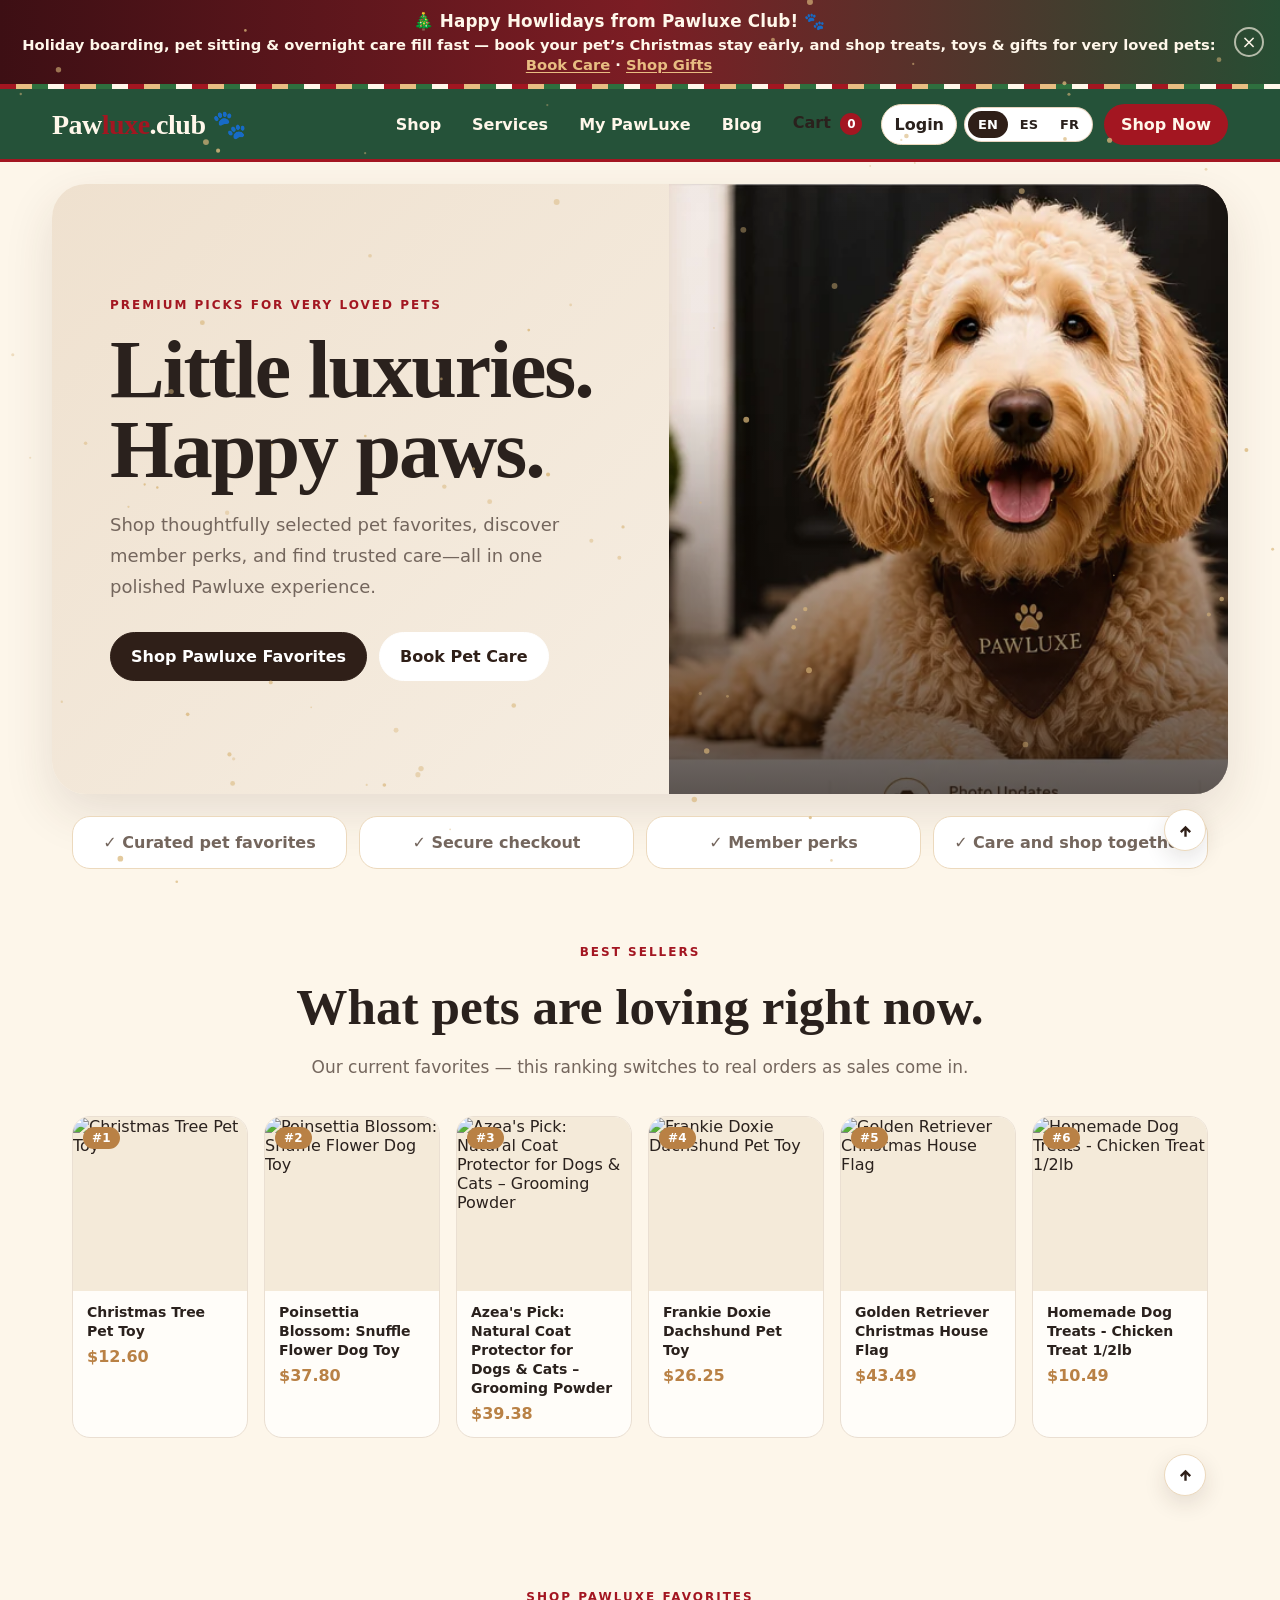
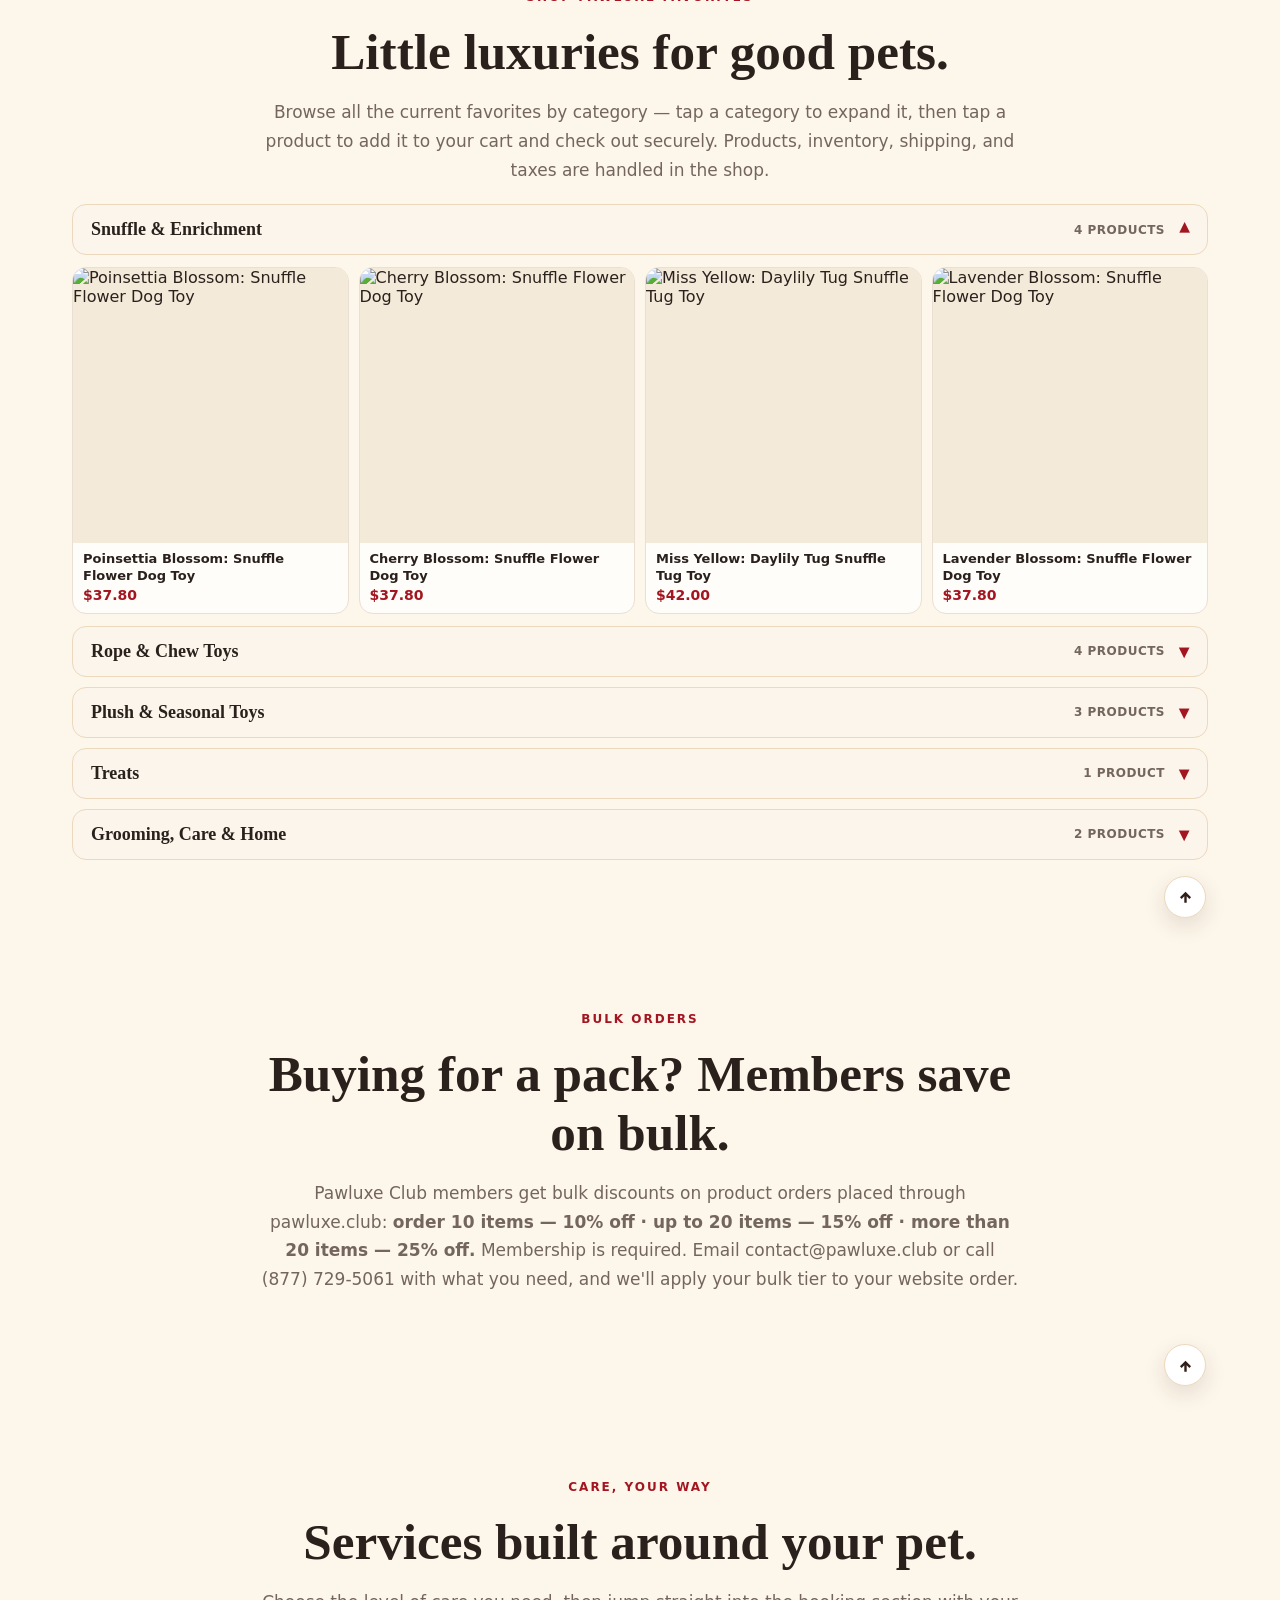
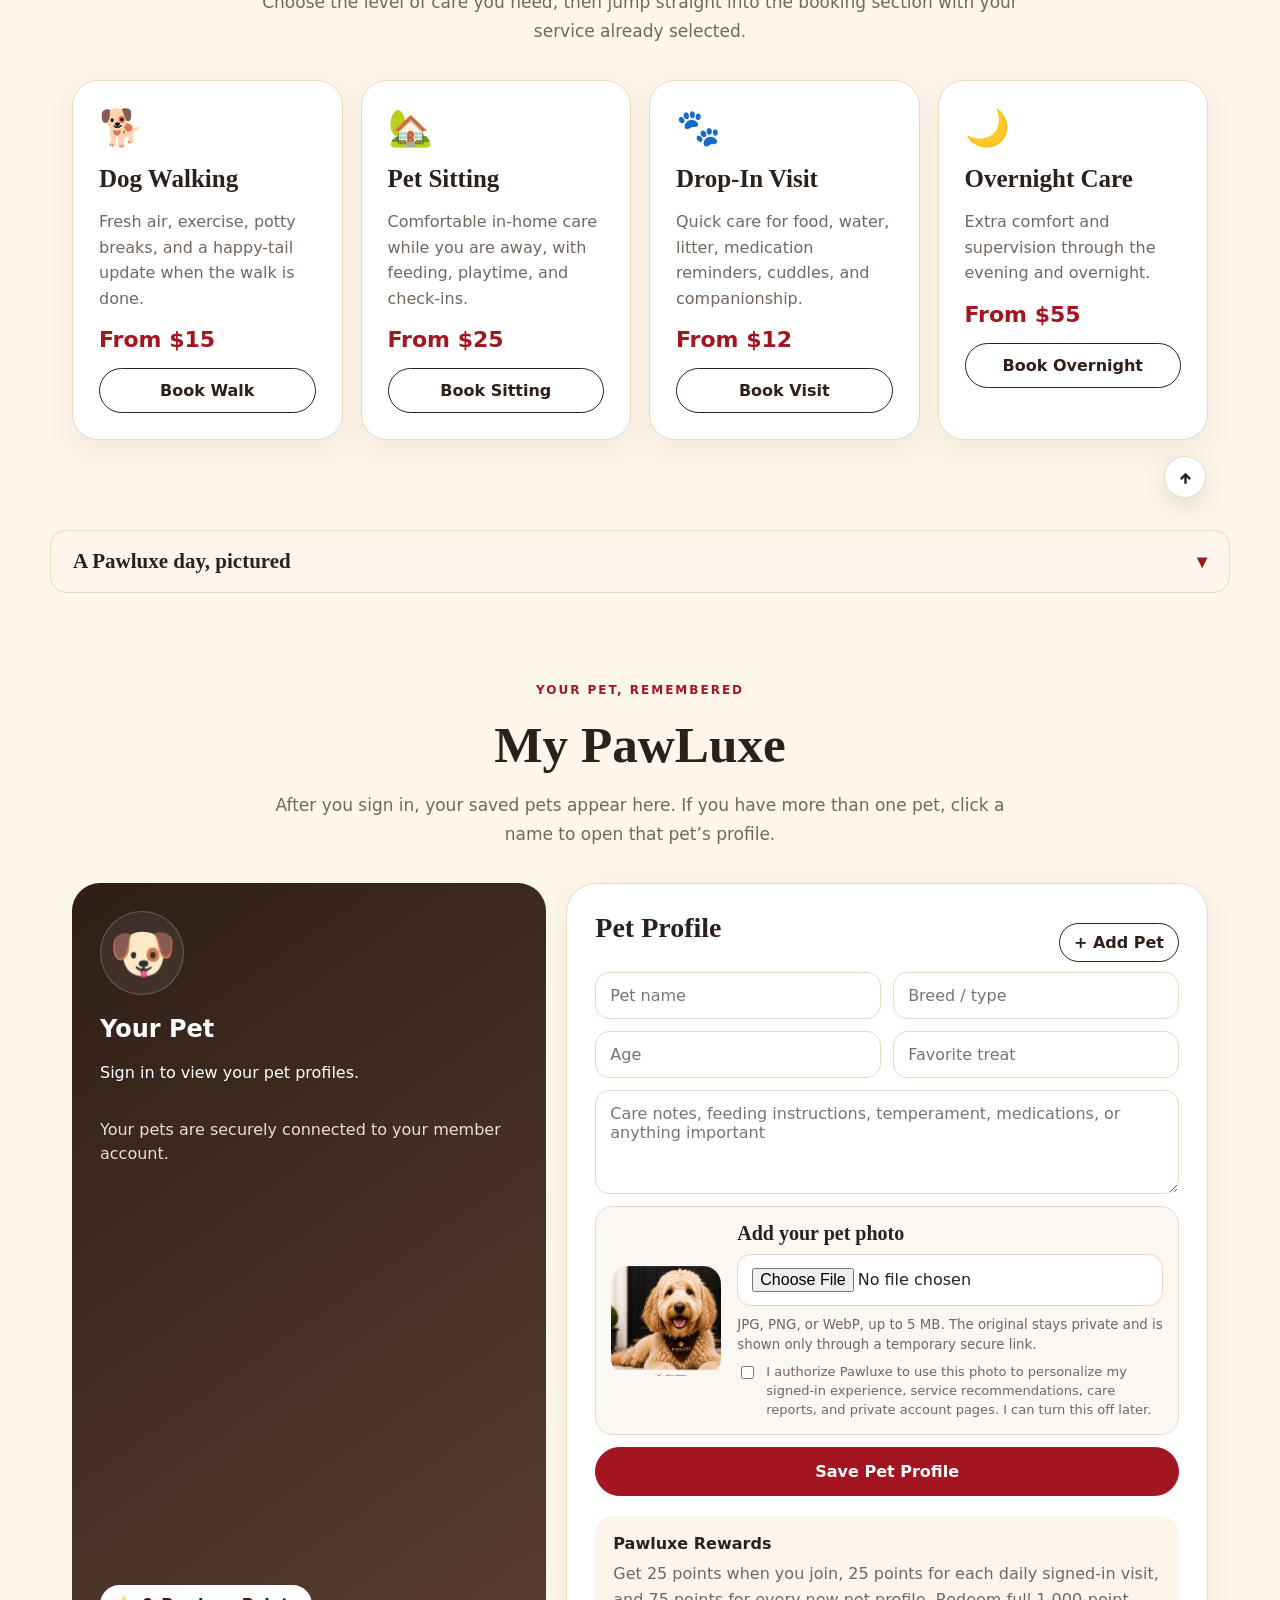
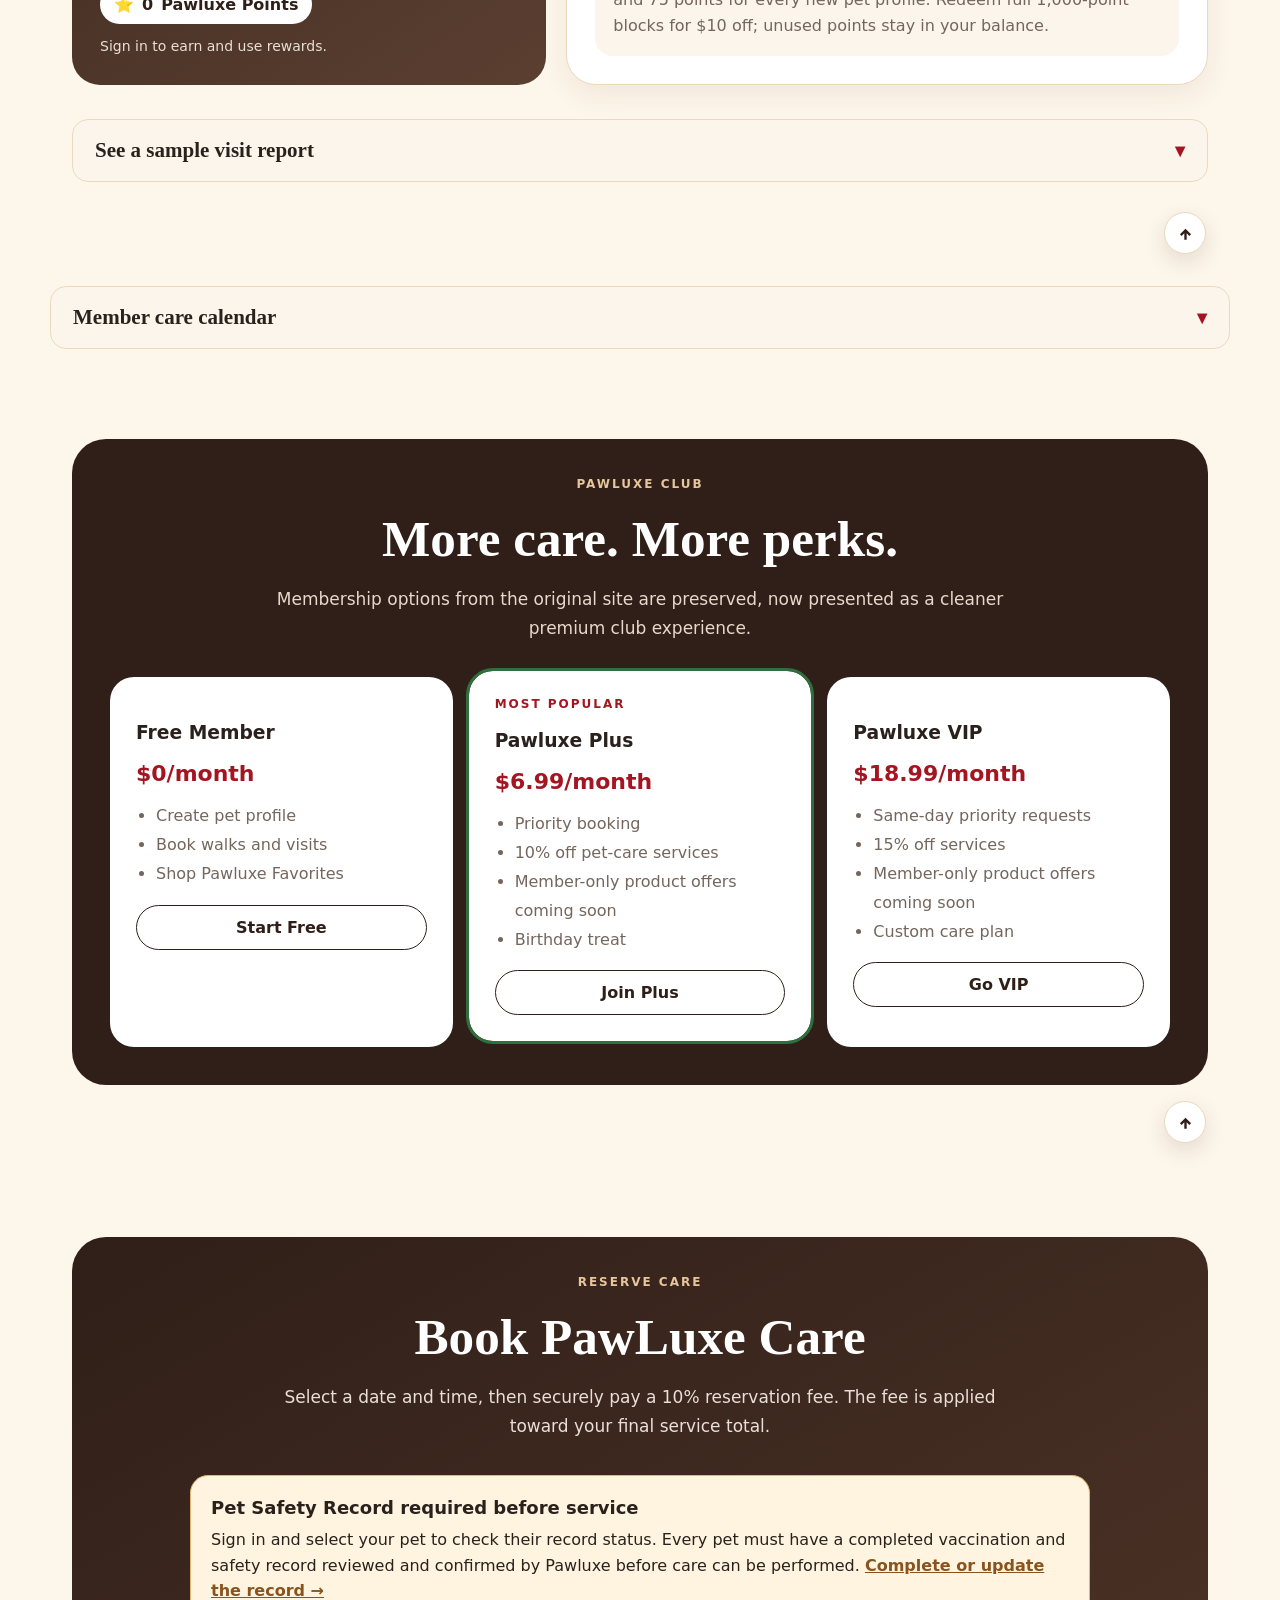
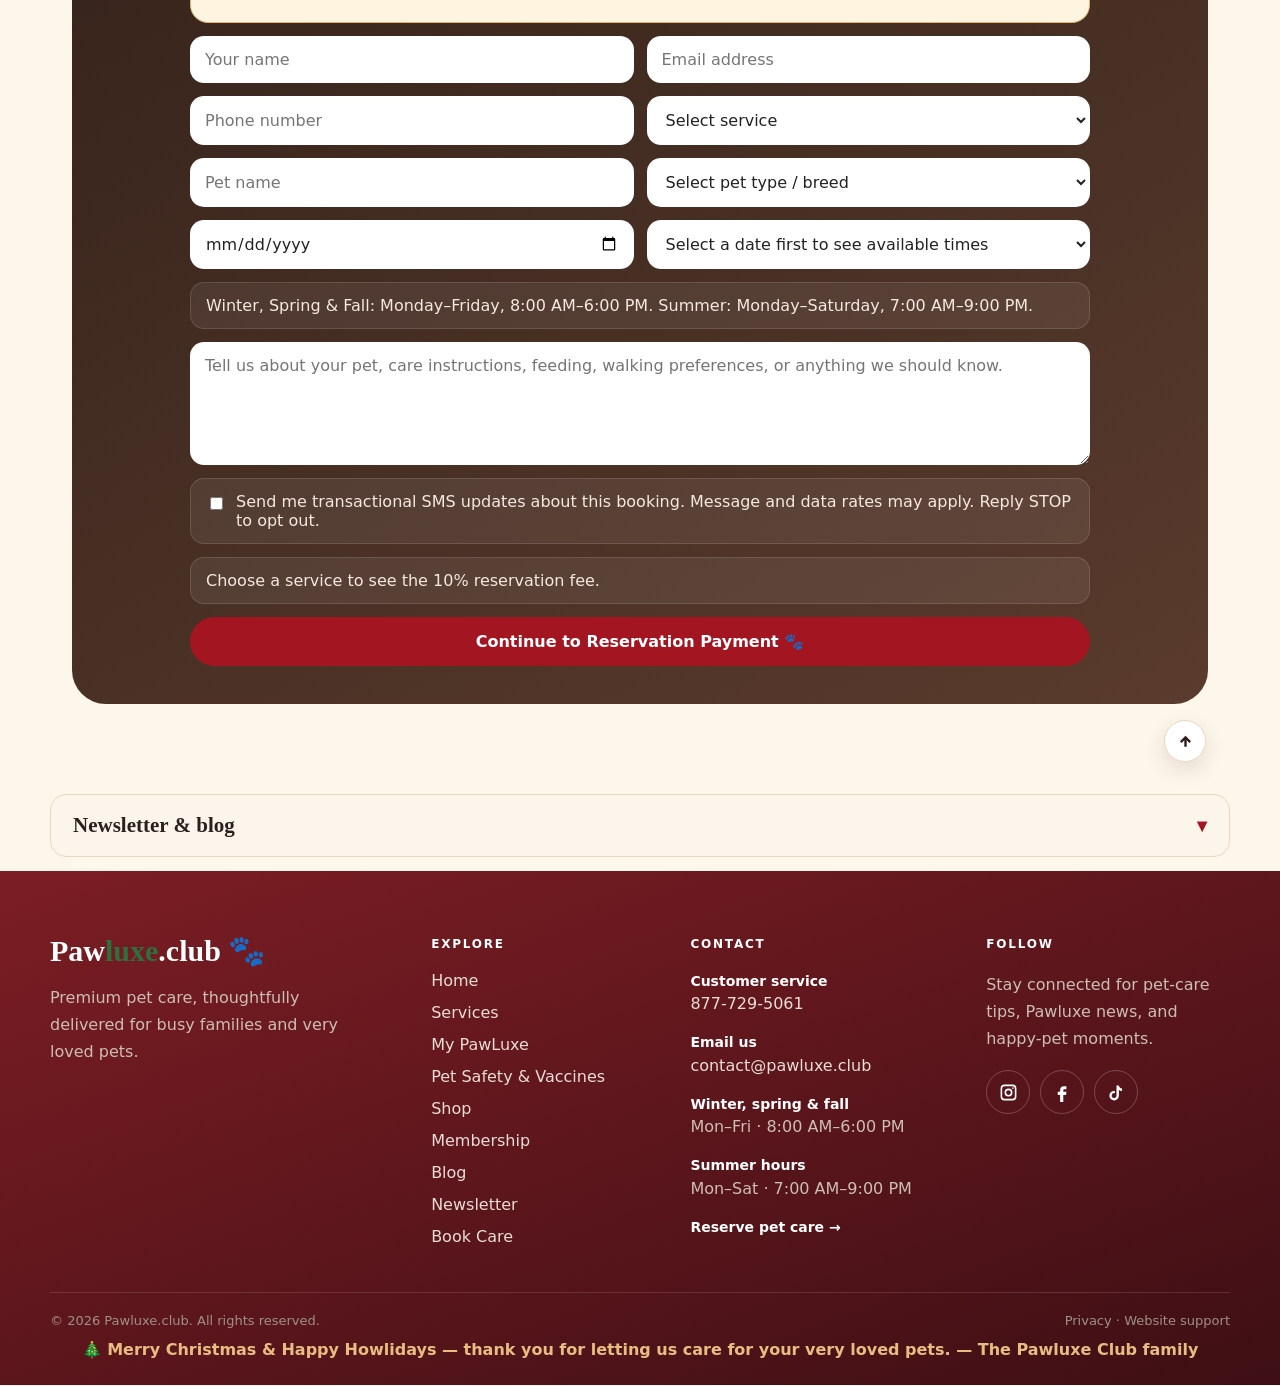
==== index.html @ 0ecc951a "Add site-wide language switcher (EN/ES/FR, Google Translate)" ====
<!DOCTYPE html>
<html lang="en">
<head>
<meta charset="UTF-8" />
<meta name="viewport" content="width=device-width, initial-scale=1.0" />
<title>Premium Pet Shop &amp; Pet Care | Pawluxe Club</title>
<meta name="description" content="Shop Pawluxe Club favorites for very loved pets, then discover trusted dog walks, thoughtful pet visits, pet sitting, photo updates, and premium care." />
<meta name="robots" content="index, follow, max-image-preview:large, max-snippet:-1, max-video-preview:-1" />
<link rel="canonical" href="https://pawluxe.club/" />
<meta name="theme-color" content="#2f1f18" />

<meta property="og:type" content="website" />
<meta property="og:site_name" content="Pawluxe Club" />
<meta property="og:title" content="Premium Pet Shop &amp; Pet Care | Pawluxe Club" />
<meta property="og:description" content="Shop premium favorites for very loved pets, plus trusted walks, thoughtful visits, pet sitting, and photo updates." />
<meta property="og:url" content="https://pawluxe.club/" />
<meta property="og:locale" content="en_US" />

<meta property="og:image" content="https://pawluxe.club/assets/pets/luna-test.webp" />
<meta property="og:image:width" content="1400" />
<meta property="og:image:height" content="933" />
<meta property="og:image:alt" content="Luna, a Golden Retriever featured in the Pawluxe pet spotlight" />
<meta name="twitter:card" content="summary_large_image" />
<meta name="twitter:title" content="Premium Pet Shop &amp; Pet Care | Pawluxe Club" />
<meta name="twitter:description" content="Shop premium favorites for very loved pets, plus trusted walks, thoughtful visits, pet sitting, and photo updates." />
<meta name="twitter:image" content="https://pawluxe.club/assets/pets/luna-test.webp" />
<meta name="twitter:image:alt" content="Luna, a Golden Retriever featured in the Pawluxe pet spotlight" />

<script type="application/ld+json">
{
  "@context": "https://schema.org",
  "@graph": [
    {
      "@type": "WebSite",
      "@id": "https://pawluxe.club/#website",
      "url": "https://pawluxe.club/",
      "name": "Pawluxe Club",
      "publisher": { "@id": "https://pawluxe.club/#business" }
    },
    {
      "@type": ["LocalBusiness", "PetStore"],
      "@id": "https://pawluxe.club/#business",
      "name": "Pawluxe Club",
      "url": "https://pawluxe.club/",
      "telephone": "+1-877-729-5061",
      "email": "contact@pawluxe.club",
      "description": "Premium dog walking, pet visits, pet sitting, and pet products for busy families and their pets.",
      "sameAs": [
        "https://www.instagram.com/pawluxe.club/",
        "https://www.facebook.com/profile.php?id=61586214790531"
      ],
      "hasOfferCatalog": {
        "@type": "OfferCatalog",
        "name": "Pet care services",
        "itemListElement": [
          { "@type": "Offer", "itemOffered": { "@type": "Service", "name": "Dog walking", "url": "https://pawluxe.club/#services" } },
          { "@type": "Offer", "itemOffered": { "@type": "Service", "name": "Drop-in pet visits", "url": "https://pawluxe.club/#services" } },
          { "@type": "Offer", "itemOffered": { "@type": "Service", "name": "Pet sitting", "url": "https://pawluxe.club/#services" } },
          { "@type": "Offer", "itemOffered": { "@type": "Service", "name": "Overnight pet care", "url": "https://pawluxe.club/#services" } }
        ]
      }
    }
  ]
}
</script>
<style>
:root{--ink:#2a211d;--espresso:#2f1f18;--gold:#b98145;--gold2:#d7b07b;--cream:#fbf7f2;--sand:#f0e6d8;--white:#fff;--muted:#74665d;--line:#e5d8c9;--shadow:0 18px 50px rgba(64,43,30,.12);}
*{box-sizing:border-box;scroll-behavior:smooth} body{margin:0;font-family:Inter,ui-sans-serif,system-ui,-apple-system,BlinkMacSystemFont,"Segoe UI",sans-serif;background:var(--cream);color:var(--ink)} a{text-decoration:none;color:inherit} button,input,select,textarea{font:inherit}.topbar{position:sticky;top:0;z-index:30;background:rgba(251,247,242,.92);backdrop-filter:blur(16px);border-bottom:1px solid rgba(185,129,69,.18)}.navwrap{max-width:1220px;margin:auto;padding:14px 22px;display:flex;align-items:center;gap:18px}.brand{font-family:Georgia,serif;font-size:28px;font-weight:700;letter-spacing:-.5px;margin-right:auto}.brand span{color:var(--gold)}.nav{display:flex;gap:7px;align-items:center}.nav a,.nav button{border:0;background:transparent;color:var(--ink);padding:10px 12px;border-radius:999px;font-weight:700;cursor:pointer}.nav a:hover,.nav button:hover{background:#fff}.nav .cta{background:var(--espresso);color:#fff;padding:11px 17px}.hero{max-width:1220px;margin:22px auto 0;padding:0 22px}.heroCard{min-height:610px;border-radius:34px;overflow:hidden;position:relative;display:grid;grid-template-columns:1.05fr .95fr;background:linear-gradient(135deg,#efe1cf,#f9f3ea);box-shadow:var(--shadow)}.heroCopy{padding:74px 58px;display:flex;flex-direction:column;justify-content:center;z-index:2}.eyebrow{font-size:12px;letter-spacing:2px;text-transform:uppercase;font-weight:900;color:var(--gold);margin-bottom:18px}.hero h1{font-family:Georgia,serif;font-size:clamp(48px,6.5vw,82px);line-height:.98;letter-spacing:-2px;margin:0 0 20px}.hero p{font-size:18px;line-height:1.7;color:var(--muted);max-width:600px;margin:0 0 30px}.actions{display:flex;gap:12px;flex-wrap:wrap}.btn{display:inline-flex;align-items:center;justify-content:center;border:1px solid var(--espresso);background:var(--espresso);color:#fff;border-radius:999px;padding:14px 20px;font-weight:850;cursor:pointer;transition:.2s}.btn:hover{transform:translateY(-2px)}.btn.light{background:#fff;color:var(--espresso);border-color:#fff}.btn.gold{background:var(--gold);border-color:var(--gold)}.heroVisual{position:relative;background:#2f1f18;min-height:100%}.heroVisual:before{content:"";position:absolute;inset:0;background:linear-gradient(90deg,rgba(47,31,24,.08),transparent 42%);pointer-events:none}.floating{position:absolute;background:rgba(255,255,255,.9);backdrop-filter:blur(10px);border:1px solid rgba(255,255,255,.6);box-shadow:0 12px 30px rgba(0,0,0,.12);border-radius:20px;padding:14px 16px;font-weight:800}.f1{right:24px;top:28px}.f2{left:24px;bottom:28px}.trust{max-width:1180px;margin:22px auto 0;padding:0 22px;display:grid;grid-template-columns:repeat(4,1fr);gap:12px}.trust div{background:#fff;border:1px solid var(--line);border-radius:18px;padding:16px;text-align:center;font-weight:800;color:var(--muted)}.section{max-width:1180px;margin:auto;padding:76px 22px}.sectionHead{text-align:center;max-width:760px;margin:0 auto 34px}.sectionHead h2{font-family:Georgia,serif;font-size:clamp(34px,4vw,52px);margin:0 0 12px}.sectionHead p{color:var(--muted);font-size:17px;line-height:1.7}.grid{display:grid;grid-template-columns:repeat(4,1fr);gap:18px}.card{background:#fff;border:1px solid var(--line);border-radius:26px;padding:26px;box-shadow:0 10px 30px rgba(64,43,30,.07);transition:.2s}.card:hover{transform:translateY(-4px);box-shadow:var(--shadow)}.icon{font-size:36px}.card h3{font-family:Georgia,serif;font-size:25px;margin:16px 0 8px}.card p{color:var(--muted);line-height:1.6}.price{font-weight:900;font-size:22px;margin:16px 0;color:var(--gold)}.miniBtn{width:100%;border:1px solid var(--espresso);background:transparent;color:var(--espresso);border-radius:999px;padding:12px 14px;font-weight:850;cursor:pointer}.miniBtn:hover{background:var(--espresso);color:#fff}.account{display:grid;grid-template-columns:.85fr 1.15fr;gap:20px}.panel{background:#fff;border:1px solid var(--line);border-radius:30px;padding:28px;box-shadow:0 10px 30px rgba(64,43,30,.07)}.petCard{background:linear-gradient(145deg,#2f1f18,#5b3f31);color:#fff;border-radius:28px;padding:28px;min-height:330px;display:flex;flex-direction:column;justify-content:space-between}.petAvatar{width:84px;height:84px;border-radius:50%;background:#fff1;display:grid;place-items:center;font-size:54px;border:1px solid #ffffff38}.points{display:inline-flex;align-items:center;gap:8px;background:#fff;color:var(--espresso);border-radius:999px;padding:10px 14px;font-weight:900}.formGrid{display:grid;grid-template-columns:1fr 1fr;gap:12px}.formGrid .full{grid-column:1/-1}.input{width:100%;border:1px solid var(--line);background:#fff;border-radius:14px;padding:13px 14px;outline:none}.input:focus{border-color:var(--gold)}.report{background:linear-gradient(180deg,#fff,#fbf5ec);border:1px solid var(--line);border-radius:26px;padding:24px}.reportTop{display:flex;justify-content:space-between;gap:14px;align-items:center}.status{background:#e8f7ec;color:#2e6f3e;border-radius:999px;padding:8px 11px;font-size:12px;font-weight:900}.stats{display:grid;grid-template-columns:repeat(3,1fr);gap:10px;margin:18px 0}.stat{background:#fff;border:1px solid var(--line);border-radius:16px;padding:14px;text-align:center}.stat strong{display:block;font-size:20px}.shopGrid{display:grid;grid-template-columns:repeat(3,1fr);gap:18px}.product{padding:0;overflow:hidden}.prodImg{height:190px;background:linear-gradient(145deg,#ead8c3,#fff);display:grid;place-items:center;font-size:72px}.product .body{padding:22px}.membership{background:var(--espresso);color:#fff;border-radius:34px;padding:38px}.membership .sectionHead p{color:#e7d8cc}.plans{display:grid;grid-template-columns:repeat(3,1fr);gap:16px}.plan{background:#fff;color:var(--ink);border-radius:24px;padding:26px}.plan.featured{outline:3px solid var(--gold2);transform:translateY(-6px)}.plan ul{padding-left:20px;color:var(--muted);line-height:1.8}.bookingShell{background:linear-gradient(150deg,#2f1f18,#5a3b2d);border-radius:34px;padding:38px;color:#fff}.bookingShell .sectionHead p{color:#eadfd6}.bookingForm{max-width:900px;margin:auto;display:grid;grid-template-columns:1fr 1fr;gap:13px}.bookingForm .full{grid-column:1/-1}.bookingForm .input{border-color:#ffffff24;background:#fff;color:#222}.hours{grid-column:1/-1;background:#ffffff12;border:1px solid #ffffff20;padding:13px 15px;border-radius:14px;color:#f5e9df}.footer{padding:38px 22px;background:#201712;color:#e9ddd4}.footerInner{max-width:1180px;margin:auto;display:flex;justify-content:space-between;gap:20px;flex-wrap:wrap}.cartBadge{display:inline-grid;place-items:center;min-width:22px;height:22px;padding:0 6px;border-radius:999px;background:var(--gold);color:#fff;font-size:12px;margin-left:4px}.toast{position:fixed;right:20px;bottom:20px;background:#201712;color:#fff;padding:14px 18px;border-radius:14px;box-shadow:var(--shadow);opacity:0;transform:translateY(12px);pointer-events:none;transition:.2s;z-index:99}.toast.show{opacity:1;transform:none}.drawer{position:fixed;inset:0;display:none;z-index:80}.drawer.open{display:block}.overlay{position:absolute;inset:0;background:#0007}.drawerPanel{position:absolute;right:0;top:0;height:100%;width:min(430px,92vw);background:#fff;padding:24px;overflow:auto}.drawerHead{display:flex;justify-content:space-between;align-items:center}.close{border:0;background:#f3ebe3;width:38px;height:38px;border-radius:50%;cursor:pointer}.cartItem{display:flex;gap:12px;align-items:center;padding:14px 0;border-bottom:1px solid var(--line)}.cartItem .emoji{font-size:34px}.total{display:flex;justify-content:space-between;font-size:22px;font-weight:900;margin:22px 0}.empty{color:var(--muted);padding:30px 0;text-align:center}@media(max-width:920px){.heroCard{grid-template-columns:1fr}.heroVisual{min-height:330px;order:-1}.heroCopy{padding:42px 28px}.trust,.grid{grid-template-columns:1fr 1fr}.account{grid-template-columns:1fr}.shopGrid,.plans{grid-template-columns:1fr}.plan.featured{transform:none}.nav a.hideMobile{display:none}}@media(max-width:620px){.navwrap{padding:12px 14px}.brand{font-size:23px}.nav{gap:2px}.nav a{display:none}.hero{padding:0 12px}.heroCard{border-radius:24px}.heroVisual{min-height:270px}.heroCopy{padding:34px 22px}.hero h1{font-size:49px}.trust,.grid,.formGrid,.bookingForm{grid-template-columns:1fr}.bookingForm .full,.formGrid .full{grid-column:auto}.trust{padding:0 12px}.section{padding:58px 14px}.membership,.bookingShell{padding:25px 16px;border-radius:26px}.stats{grid-template-columns:1fr}.footerInner{display:block}}

.loginOverlay{position:fixed;inset:0;background:linear-gradient(135deg,#f5eadc,#fffaf4);z-index:120;display:none;overflow:auto}.loginOverlay.open{display:block}.loginTop{max-width:1120px;margin:auto;padding:22px;display:flex;align-items:center;justify-content:space-between}.loginBack{border:1px solid var(--line);background:#fff;border-radius:999px;padding:11px 16px;font-weight:800;cursor:pointer}.loginWrap{max-width:1000px;margin:30px auto 70px;padding:0 22px;display:grid;grid-template-columns:1fr 1fr;background:#fff;border:1px solid var(--line);border-radius:32px;overflow:hidden;box-shadow:var(--shadow)}.loginBrand{background:linear-gradient(150deg,#2f1f18,#5a3b2d);color:#fff;padding:52px;display:flex;flex-direction:column;justify-content:center;min-height:560px}.loginBrand h2{font-family:Georgia,serif;font-size:50px;line-height:1;margin:12px 0 16px}.loginBrand p{color:#eadfd6;line-height:1.7}.loginPaw{font-size:72px}.loginPanel{padding:52px}.loginPanel h2{font-family:Georgia,serif;font-size:38px;margin:0 0 8px}.loginPanel>p{color:var(--muted);margin:0 0 28px}.loginForm{display:grid;gap:14px}.loginForm label{font-size:13px;font-weight:900}.loginForm .input{padding:15px}.loginSubmit{border:0;background:var(--espresso);color:#fff;border-radius:999px;padding:15px;font-weight:900;cursor:pointer}.loginLinks{display:flex;justify-content:space-between;gap:12px;margin-top:16px;font-size:14px}.loginLinks button{border:0;background:transparent;color:var(--gold);font-weight:850;cursor:pointer;padding:0}.loginNote{margin-top:24px;padding:14px;background:#fbf5ec;border-radius:14px;color:var(--muted);font-size:13px;line-height:1.5}.accountWelcome{display:none;margin-top:18px;padding:20px;border-radius:18px;background:#edf8ef;color:#2e6f3e;font-weight:800}.nav .loginBtn{border:1px solid var(--line);background:#fff}.userChip{display:none;align-items:center;gap:8px;background:#fff;border:1px solid var(--line);padding:8px 12px;border-radius:999px;font-weight:800;cursor:pointer}.memberPlanChip{display:none;padding:4px 7px;border-radius:999px;background:var(--sand);color:var(--gold);font-size:10px;font-weight:900;text-transform:uppercase;letter-spacing:.5px}.memberPlanChip.show{display:inline-block}@media(max-width:780px){.loginWrap{grid-template-columns:1fr;margin-top:10px}.loginBrand{min-height:auto;padding:32px}.loginBrand h2{font-size:38px}.loginPanel{padding:32px 24px}.loginPaw{font-size:52px}.memberPlanChip{display:none!important}}
/* Expanded footer */
.footer{padding:62px 22px 24px}.footerInner{display:grid;grid-template-columns:1.35fr .85fr 1fr 1fr;gap:52px;flex-wrap:initial}.footerBrand{font-family:Georgia,serif;font-size:30px;font-weight:700;color:#fff}.footerBrand span{color:var(--gold2)}.footerTagline{max-width:300px;margin:16px 0 0;color:#cdbeb4;line-height:1.7}.footerHeading{margin:4px 0 20px;color:#fff;font-size:12px;font-weight:900;letter-spacing:1.8px;text-transform:uppercase}.footerLinks{display:grid;gap:13px}.footerLinks a,.footerContact a{color:#e9ddd4;transition:.2s}.footerLinks a:hover,.footerContact a:hover{color:var(--gold2)}.footerContact{display:grid;gap:15px;color:#cdbeb4;line-height:1.55}.footerContact strong{display:block;color:#fff;font-size:14px}.socialLinks{display:flex;gap:10px;margin-top:18px}.socialLink{width:44px;height:44px;display:grid;place-items:center;border:1px solid rgba(255,255,255,.22);border-radius:50%;color:#fff;transition:.2s}.socialLink:hover{background:var(--gold);border-color:var(--gold);transform:translateY(-2px)}.socialLink svg{width:19px;height:19px;fill:currentColor}.footerBottom{max-width:1180px;margin:46px auto 0;padding-top:20px;border-top:1px solid rgba(255,255,255,.13);display:flex;justify-content:space-between;gap:18px;color:#9f9087;font-size:13px}.footerBottom a:hover{color:#fff}@media(max-width:920px){.footerInner{grid-template-columns:1fr 1fr;gap:42px}}@media(max-width:620px){.footer{padding:48px 20px 22px}.footerInner{display:grid;grid-template-columns:1fr;gap:34px}.footerBottom{margin-top:36px;display:block;line-height:1.8}}
</style>
<style>
.backToHero{position:fixed;right:22px;bottom:22px;z-index:70;width:52px;height:52px;display:grid;place-items:center;border:1px solid rgba(255,255,255,.32);border-radius:50%;background:var(--espresso);color:#fff;box-shadow:0 12px 30px rgba(47,31,24,.28);cursor:pointer;opacity:0;visibility:hidden;transform:translateY(14px);transition:opacity .2s,transform .2s,visibility .2s,background .2s}.backToHero.show{opacity:1;visibility:visible;transform:none}.backToHero:hover{background:var(--gold);transform:translateY(-3px)}.backToHero:focus-visible{outline:3px solid var(--gold2);outline-offset:3px}.backToHero svg{width:22px;height:22px;fill:currentColor}@media(max-width:620px){.backToHero{right:14px;bottom:14px;width:46px;height:46px}}
</style>
<style>
main>section:not(.hero){position:relative}.sectionBackToHero{position:absolute;right:24px;bottom:18px;width:42px;height:42px;display:grid;place-items:center;border:1px solid var(--line);border-radius:50%;background:#fff;color:var(--espresso);box-shadow:0 8px 22px rgba(47,31,24,.12);transition:.2s;z-index:5}.sectionBackToHero:hover{background:var(--espresso);border-color:var(--espresso);color:#fff;transform:translateY(-3px)}.sectionBackToHero:focus-visible{outline:3px solid var(--gold2);outline-offset:3px}.sectionBackToHero svg{width:19px;height:19px;fill:currentColor}@media(max-width:620px){.sectionBackToHero{right:14px;bottom:10px;width:38px;height:38px}}
</style>
<style>
.cartNudge{position:fixed;left:22px;bottom:22px;z-index:72;width:min(350px,calc(100vw - 44px));display:flex;align-items:center;gap:13px;padding:15px;background:#fff;color:var(--ink);border:1px solid var(--line);border-radius:18px;box-shadow:0 16px 42px rgba(47,31,24,.2);opacity:0;visibility:hidden;transform:translateY(18px);transition:.25s}.cartNudge.show{opacity:1;visibility:visible;transform:none}.cartNudgeIcon{width:42px;height:42px;flex:0 0 auto;display:grid;place-items:center;border-radius:50%;background:var(--sand);font-size:21px}.cartNudgeCopy{min-width:0;flex:1}.cartNudgeCopy strong{display:block;font-family:Georgia,serif;font-size:17px}.cartNudgeCopy span{display:block;margin-top:3px;color:var(--muted);font-size:13px;white-space:nowrap;overflow:hidden;text-overflow:ellipsis}.cartNudgeOpen,.cartNudgeClose{border:0;cursor:pointer}.cartNudgeOpen{background:var(--espresso);color:#fff;border-radius:999px;padding:9px 12px;font-size:12px;font-weight:850}.cartNudgeClose{align-self:flex-start;background:transparent;color:var(--muted);padding:1px;font-size:19px;line-height:1}@media(max-width:620px){.cartNudge{left:14px;bottom:68px;width:calc(100vw - 28px);padding:13px}.cartNudgeOpen{padding:8px 10px}}
</style>
<style>
.plan.activeMembership{outline:3px solid #58a66a;box-shadow:0 16px 38px rgba(46,111,62,.2)}.memberBadge{display:inline-flex;align-items:center;gap:6px;margin-top:10px;padding:7px 10px;border-radius:999px;background:#edf8ef;color:#2e6f3e;font-size:12px;font-weight:900}.plan .miniBtn:disabled{cursor:not-allowed;opacity:.58;background:#eee7e1;color:var(--muted);border-color:var(--line)}.membershipSavings{color:#2e6f3e;font-weight:850}.loginForm #loginPassword,.loginForm #createPassword{display:none}.loginStatus{display:none;margin-top:12px;padding:12px 14px;border-radius:12px;font-size:14px;line-height:1.45}.loginStatus.show{display:block}.loginStatus.info{background:#fbf5ec;color:#765332}.loginStatus.error{background:#fff0f0;color:#9b2c2c}.loginSubmit:disabled{cursor:wait;opacity:.72}.otpEntry{display:none;gap:12px;margin-top:14px}.otpEntry.show{display:grid}.otpEntry .input{text-align:center;font-size:25px;font-weight:900;letter-spacing:8px}.otpHint{color:var(--muted);font-size:13px;line-height:1.5}
</style>
<style>
.petSelector{display:flex;flex-wrap:wrap;gap:8px;margin:18px 0}.petChoice{border:1px solid #ffffff55;background:#ffffff12;color:#fff;border-radius:999px;padding:9px 13px;font-weight:800;cursor:pointer}.petChoice:hover,.petChoice.active{background:#fff;color:var(--espresso)}.profileTitle{display:flex;align-items:center;justify-content:space-between;gap:12px}.profileTitle .miniBtn{width:auto;padding:9px 14px}.petProfileMessage{margin:14px 0;color:#eadfd6;line-height:1.5}.profileSaveStatus{display:none;grid-column:1/-1;padding:15px 17px;border-radius:15px;line-height:1.55}.profileSaveStatus.show{display:block}.profileSaveStatus.success{background:#e8f6eb;color:#245c32;border:1px solid #b9ddc1}.profileSaveStatus.error{background:#fff0ef;color:#8b2924;border:1px solid #efc0bc}.safetyNextStep{display:none;grid-column:1/-1;padding:18px;border-radius:18px;background:#fff4df;border:1px solid #efd3a8}.safetyNextStep.show{display:block}.safetyNextStep a{display:inline-block;margin-top:10px;font-weight:900;color:#7a4b16;text-decoration:underline}
</style>
<style>
.newsletterShell{background:linear-gradient(135deg,#f0dfca,#fff);border:1px solid var(--line);border-radius:32px;padding:38px;display:grid;grid-template-columns:1fr 1fr;gap:36px;align-items:center;box-shadow:var(--shadow)}.newsletterShell h2{font-family:Georgia,serif;font-size:42px;margin:0 0 12px}.newsletterShell p{color:var(--muted);line-height:1.7}.newsletterForm{display:grid;gap:12px}.newsletterChecks{display:flex;gap:18px;flex-wrap:wrap;color:var(--muted);font-size:14px}.newsletterChecks label{display:flex;gap:7px;align-items:center}.newsletterStatus{min-height:22px;font-size:14px;font-weight:750}.welcomeModal{position:fixed;inset:0;z-index:140;display:none;place-items:center;padding:20px;background:#201712aa}.welcomeModal.show{display:grid}.welcomeCard{width:min(520px,100%);background:#fff;border-radius:30px;padding:38px;text-align:center;box-shadow:var(--shadow)}.welcomeCard .welcomePaw{font-size:64px}.welcomeCard h2{font-family:Georgia,serif;font-size:38px;margin:12px 0}.welcomeCard p{color:var(--muted);line-height:1.7}@media(max-width:780px){.newsletterShell{grid-template-columns:1fr;padding:27px}.newsletterShell h2{font-size:35px}}
</style>
<style>
@media(max-width:620px){.nav a.cta{display:inline-flex;padding:10px 14px}.nav button{padding:9px}.nav .loginBtn{display:none}}
</style>
<style>
.memberCalendar{display:none}.memberCalendar.show{display:block}.calendarShell{background:#fff;border:1px solid var(--line);border-radius:30px;padding:28px;box-shadow:0 10px 30px rgba(64,43,30,.07)}.calendarToolbar{display:flex;justify-content:space-between;align-items:center;gap:18px;flex-wrap:wrap;margin-bottom:22px}.calendarViews,.calendarNav{display:flex;gap:8px;flex-wrap:wrap}.calendarControl{border:1px solid var(--line);background:#fbf7f2;color:var(--ink);border-radius:999px;padding:10px 14px;font-weight:850;cursor:pointer}.calendarControl:hover,.calendarControl.active{background:var(--espresso);border-color:var(--espresso);color:#fff}.calendarRange{font:700 clamp(26px,3vw,36px) Georgia,serif;margin:0}.calendarLegend{display:flex;gap:18px;flex-wrap:wrap;color:var(--muted);font-size:14px;margin:0 0 20px}.calendarLegend span{display:flex;align-items:center;gap:7px}.calendarDot{width:10px;height:10px;border-radius:50%;background:var(--gold)}.calendarDot.vet{background:#4d7c63}.calendarAgenda{display:grid;gap:14px}.calendarDay{display:grid;grid-template-columns:130px 1fr;gap:18px;padding:17px 0;border-top:1px solid var(--line)}.calendarDay:first-child{border-top:0}.calendarDate strong{display:block;font:700 22px Georgia,serif}.calendarDate span{color:var(--muted);font-size:13px}.calendarEvents{display:grid;gap:10px}.calendarEvent{border-left:5px solid var(--gold);background:#fbf5ec;border-radius:14px;padding:14px 16px}.calendarEvent.vet{border-left-color:#4d7c63;background:#edf6f0}.calendarEventTop{display:flex;justify-content:space-between;gap:14px;align-items:flex-start}.calendarEvent h3{margin:0 0 5px;font:700 20px Georgia,serif}.calendarEvent p{margin:0;color:var(--muted);line-height:1.5}.calendarEventBadge{white-space:nowrap;border-radius:999px;padding:6px 9px;background:#fff;font-size:11px;font-weight:900;text-transform:uppercase;letter-spacing:.5px}.calendarEmpty{text-align:center;padding:46px 20px;background:#fbf7f2;border-radius:18px;color:var(--muted)}.calendarLoading{padding:30px;text-align:center;color:var(--muted)}@media(max-width:700px){.calendarShell{padding:20px}.calendarDay{grid-template-columns:1fr}.calendarEventTop{display:block}.calendarEventBadge{display:inline-block;margin-top:10px}}
</style>
<style>
.calendarLayout{display:flex;gap:8px;align-items:center;flex-wrap:wrap}.calendarLayoutLabel{color:var(--muted);font-size:13px;font-weight:850}.calendarGridWrap{overflow-x:auto;padding-bottom:5px}.calendarGrid{display:grid;grid-template-columns:repeat(7,minmax(125px,1fr));border:1px solid var(--line);border-radius:18px;overflow:hidden;min-width:760px}.calendarGrid.single{grid-template-columns:minmax(280px,1fr);min-width:0}.calendarWeekday{padding:10px;background:var(--espresso);color:#fff;text-align:center;font-size:12px;font-weight:900;text-transform:uppercase;letter-spacing:.8px}.calendarCell{min-height:135px;padding:10px;border-right:1px solid var(--line);border-bottom:1px solid var(--line);background:#fff}.calendarCell.blank{background:#fbf7f2}.calendarCell.today{box-shadow:inset 0 0 0 2px var(--gold)}.calendarCellDate{font-weight:900;margin-bottom:8px}.calendarChip{display:block;width:100%;border:0;border-left:4px solid var(--gold);border-radius:8px;background:#fbf5ec;padding:7px;margin:6px 0;text-align:left;color:var(--ink);font-size:11px;line-height:1.3}.calendarChip.vet{border-left-color:#4d7c63;background:#edf6f0}.calendarYearGrid{display:grid;grid-template-columns:repeat(3,1fr);gap:14px}.calendarMonthCard{border:1px solid var(--line);border-radius:16px;padding:16px;background:#fff;min-height:150px}.calendarMonthCard h4{font:700 22px Georgia,serif;margin:0 0 10px}.calendarMonthEmpty{color:var(--muted);font-size:13px}@media(max-width:850px){.calendarYearGrid{grid-template-columns:1fr 1fr}}@media(max-width:560px){.calendarYearGrid{grid-template-columns:1fr}.calendarLayout{width:100%}}
</style>
<style>
.safetyRequirement{grid-column:1/-1;border:1px solid #e3b56f;background:#fff4df;color:var(--ink);border-radius:18px;padding:18px 20px;line-height:1.6}.safetyRequirement strong{display:block;font-size:18px;margin-bottom:4px}.safetyRequirement a{color:#8a531d;font-weight:900;text-decoration:underline}.safetyRequirement.submitted{background:#edf6f0;border-color:#9dc8ac}.safetyRequirement.submitted a{color:#2e6f3e}
</style>
<style>
.heroVisual{background:#2f1f18!important;overflow:hidden;isolation:isolate}
.defaultHeroImage{position:absolute;inset:0;width:100%;height:100%;object-fit:cover;z-index:1}.heroVisual.personalized .defaultHeroImage{display:none}
.petHeroSlide{display:none;position:absolute;inset:0;width:100%;height:100%;object-fit:cover;opacity:0;transform:scale(1.035);transition:opacity .8s ease,transform 6s ease;z-index:0}
.heroVisual.personalized .petHeroSlide{display:block}.petHeroSlide.active{opacity:1;transform:scale(1);z-index:1}
.heroVisual:after{content:"";position:absolute;inset:0;background:linear-gradient(180deg,rgba(24,15,11,.02) 35%,rgba(24,15,11,.7));z-index:2;pointer-events:none}
.petHeroSpotlight{position:absolute;left:24px;right:24px;bottom:24px;z-index:4;display:none;align-items:center;justify-content:space-between;gap:18px;padding:15px 16px;border:1px solid rgba(255,255,255,.5);border-radius:20px;background:rgba(255,250,246,.9);box-shadow:0 12px 30px rgba(32,20,14,.18);backdrop-filter:blur(10px)}.heroVisual.personalized .petHeroSpotlight{display:flex}
.petHeroSpotlight>div{display:grid;gap:2px;min-width:0}.petHeroKicker{color:#a6692c;font-size:.72rem;font-weight:900;letter-spacing:.14em;text-transform:uppercase}.petHeroSpotlight strong{color:#2f201a;font-family:Georgia,serif;font-size:1.3rem}.petHeroBreed{color:#76675f;font-size:.86rem}
.petHeroToggle{flex:0 0 auto;border:1px solid #dfcbb8;border-radius:999px;background:#fff;color:#35241d;padding:9px 13px;font-weight:800;cursor:pointer}.petHeroToggle:hover,.petHeroToggle:focus-visible{border-color:#b97a3a;outline:2px solid rgba(185,122,58,.25);outline-offset:2px}
.petHeroDots{position:absolute;top:20px;right:20px;z-index:4;display:none;gap:8px;padding:8px 10px;border-radius:999px;background:rgba(34,22,17,.58);backdrop-filter:blur(8px)}.heroVisual.personalized .petHeroDots{display:flex}.petHeroDots button{width:10px;height:10px;padding:0;border:1px solid rgba(255,255,255,.9);border-radius:50%;background:transparent;cursor:pointer}.petHeroDots button.active{background:#fff;transform:scale(1.18)}
@media(max-width:620px){.petHeroSpotlight{left:14px;right:14px;bottom:14px;padding:12px}.petHeroSpotlight strong{font-size:1.1rem}.petHeroKicker{font-size:.64rem}.petHeroBreed{font-size:.78rem}.petHeroToggle{padding:8px 10px}.petHeroDots{top:14px;right:14px}}
@media(prefers-reduced-motion:reduce){.petHeroSlide{transition:none;transform:none}.petHeroToggle{display:none}}
.personalizedJourney{display:none}.memberPersonalized .personalizedJourney{display:block}.journeyIntro{display:flex;justify-content:space-between;align-items:end;gap:24px;margin-bottom:28px}.journeyIntro h2{font:700 clamp(36px,4vw,54px) Georgia,serif;margin:8px 0}.journeyIntro p{max-width:620px;color:var(--muted);line-height:1.7}.journeyGrid{display:grid;grid-template-columns:repeat(3,1fr);gap:18px}.journeyCard{overflow:hidden;border:1px solid var(--line);border-radius:28px;background:#fff;box-shadow:0 12px 32px rgba(64,43,30,.1)}.journeyCard img{display:block;width:100%;aspect-ratio:1.5;object-fit:cover}.journeyCardBody{padding:22px}.journeyCard h3{font:700 26px Georgia,serif;margin:4px 0 8px}.journeyCard p{margin:0 0 18px;color:var(--muted);line-height:1.55}.journeyTag{display:inline-flex;padding:7px 10px;border-radius:999px;background:#f7eadb;color:#9b622d;font-size:12px;font-weight:900}.personalWelcome{display:none}.memberPersonalized .personalWelcome{display:inline}.memberPersonalized #mypawluxe .petCard{background-image:linear-gradient(145deg,rgba(47,31,24,.92),rgba(91,63,49,.78)),url('assets/personalized/bailey-visit.webp');background-size:cover;background-position:center}@media(max-width:820px){.journeyGrid{grid-template-columns:1fr}.journeyIntro{display:block}}
.intentBadge{display:none;width:max-content;margin:0 0 12px;padding:7px 10px;border-radius:999px;background:#2f1f18;color:#fff;font-size:11px;font-weight:900;letter-spacing:.08em;text-transform:uppercase}.memberPersonalized .card.intentTop{outline:3px solid #d69a55;box-shadow:0 18px 42px rgba(185,122,58,.2)}.memberPersonalized .card.intentTop .intentBadge{display:block}.intentSummary{display:none;margin:18px auto 0;max-width:760px;padding:13px 16px;border-radius:16px;background:#fff8ef;border:1px solid #ead3b9;color:#735438;font-weight:750}.memberPersonalized .intentSummary{display:block}
.petPhotoField{grid-column:1/-1;display:grid;grid-template-columns:110px 1fr;gap:16px;align-items:center;padding:15px;border:1px solid var(--line);border-radius:18px;background:#fbf7f2}.petPhotoPreview{width:110px;height:110px;border-radius:18px;object-fit:cover;background:#eadfd4}.petPhotoCopy{display:grid;gap:9px}.petPhotoCopy strong{font-family:Georgia,serif;font-size:20px}.petPhotoCopy small{color:var(--muted);line-height:1.45}.photoConsent{display:flex;gap:9px;align-items:flex-start;color:var(--muted);font-size:13px;line-height:1.45}.photoConsent input{margin-top:3px}@media(max-width:560px){.petPhotoField{grid-template-columns:1fr}.petPhotoPreview{width:100%;height:210px}}
.memberPersonalized .personalizedJourney{display:none}.fletcherPersonalized .personalizedJourney{display:block}.memberPersonalized #mypawluxe .petCard{background-image:none}.fletcherPersonalized #mypawluxe .petCard{background-image:linear-gradient(145deg,rgba(47,31,24,.92),rgba(91,63,49,.78)),url('assets/personalized/bailey-visit.webp')}.petAvatar{background-size:cover;background-position:center}.selectedPetContext{display:none;align-items:center;gap:12px;width:max-content;max-width:100%;margin:18px auto 0;padding:9px 14px 9px 9px;border:1px solid var(--line);border-radius:999px;background:rgba(255,255,255,.92);box-shadow:0 8px 24px rgba(64,43,30,.08);text-align:left;color:var(--ink)}.memberPersonalized .selectedPetContext{display:inline-flex}.selectedPetContext img{width:48px;height:48px;border-radius:50%;object-fit:cover;background:#eadfd4;flex:0 0 auto}.selectedPetContext span{display:block;color:var(--muted);font-size:12px;line-height:1.35}.selectedPetContext strong{display:block;font-size:14px;line-height:1.35}.membership .selectedPetContext,.bookingShell .selectedPetContext{border-color:#ffffff35;background:rgba(255,255,255,.96)}.journeyCard.selectedPetJourney{outline:4px solid var(--gold);outline-offset:3px}@media(max-width:560px){.selectedPetContext{border-radius:20px}.selectedPetContext img{width:42px;height:42px}}
</style>
<link rel="stylesheet" href="/seasonal-theme.css?v=2"><link rel="stylesheet" href="/bestsellers.css"><style id="streamline-css">
/* Streamlined homepage (additive only): folded secondary sections, grouped footer, mobile minimization */
details.fold>summary{list-style:none;cursor:pointer;box-sizing:border-box;max-width:1180px;margin:14px auto;padding:18px 22px;display:flex;align-items:center;justify-content:space-between;gap:14px;background:#fbf5ec;border:1px solid var(--line,#e7dccb);border-radius:16px;font-family:Georgia,serif;font-size:21px;font-weight:700;color:inherit}
details.fold>summary::-webkit-details-marker{display:none}
details.fold>summary::after{content:"\25BE";color:var(--gold,#b98a2f);font-size:19px;transition:transform .2s ease}
details.fold[open]>summary::after{transform:rotate(180deg)}
details.fold>summary:hover{border-color:var(--gold,#b98a2f)}
details.fold>summary:focus-visible{outline:3px solid var(--gold,#b98a2f);outline-offset:2px}
details.footerGroup>summary{list-style:none;cursor:pointer;display:block}
details.footerGroup>summary::-webkit-details-marker{display:none}
details.footerGroup>summary:focus-visible{outline:3px solid var(--gold,#b98a2f);outline-offset:2px}
@media (max-width:899px){
  details.footerGroup>summary::after{content:"\25BE";float:right;color:var(--gold,#b98a2f);font-size:13px;transition:transform .2s ease}
  details.footerGroup[open]>summary::after{transform:rotate(180deg)}
}
@media (max-width:760px){
  .hero{padding:0 10px;margin-top:10px}
  .heroCard{min-height:0;border-radius:24px}
  .heroCopy{padding:30px 20px}
  .hero h1,h1{font-size:34px;line-height:1.05}
  .section{padding:38px 14px}
  details.fold>summary{padding:15px 16px;font-size:19px;margin:10px auto}
}
/* Shop Favorites: collapsible categories + compact grid (space-conscious) */
#shop .sectionHead{margin-bottom:20px}
#shop .shopCats{display:grid;gap:10px}
#shop details.shopCat>summary{margin:0 auto;padding:13px 18px;font-size:18px;border-radius:14px;justify-content:flex-start;text-align:left}
#shop .shopCatTitle{flex:1 1 auto}
#shop .shopCatCount{font-family:Inter,ui-sans-serif,system-ui,sans-serif;font-size:12px;font-weight:800;letter-spacing:.04em;text-transform:uppercase;color:var(--muted,#74665d);white-space:nowrap}
#shop .shopGrid{display:grid;grid-template-columns:repeat(4,1fr);gap:10px;padding:12px 0 2px}
#shop .shopCard{position:relative;display:block;background:#fffdf9;border:1px solid #eadfd2;border-radius:14px;overflow:hidden;text-decoration:none;color:var(--ink,#2a211d);transition:transform .18s ease,box-shadow .18s ease}
#shop .shopCard:hover{transform:translateY(-2px);box-shadow:0 10px 22px rgba(47,31,24,.12)}
#shop .shopCard:focus-visible{outline:3px solid var(--gold,#b98145);outline-offset:2px}
#shop .shopCard img{width:100%;aspect-ratio:1/1;object-fit:cover;display:block;background:#f4ead9}
#shop .shopSold{position:absolute;top:8px;right:8px;background:#2e6f3e;color:#fff;font-size:11px;font-weight:700;padding:3px 8px;border-radius:999px}
#shop .shopCardBody{display:flex;flex-direction:column;gap:2px;padding:8px 10px 10px}
#shop .shopCardName{font-size:13px;line-height:1.3;font-weight:600}
#shop .shopCardPrice{font-size:14px;font-weight:800;color:var(--gold,#b98145)}
@media (max-width:1000px){
  #shop .shopGrid{grid-template-columns:repeat(3,1fr)}
}
@media (max-width:640px){
  #shop .shopGrid{grid-template-columns:repeat(2,1fr);gap:8px}
  #shop details.shopCat>summary{padding:12px 14px;font-size:17px}
}
</style>
<link rel="stylesheet" href="/language-switcher.css"></head>
<body>
<header class="topbar"><div class="navwrap"><a class="brand" href="#top">Paw<span>luxe</span>.club 🐾</a><nav class="nav"><a class="hideMobile" href="#shop">Shop</a><a class="hideMobile" href="#services">Services</a><a class="hideMobile" href="#mypawluxe">My PawLuxe</a><a class="hideMobile" href="blog.html">Blog</a><button onclick="openCart()">Cart <span id="cartCount" class="cartBadge">0</span></button><button id="loginNav" class="loginBtn" onclick="openLogin()">Login</button><button id="userChip" class="userChip" onclick="openLogin()" aria-label="Open member account">🐾 <span id="userNameChip">My Account</span><span id="memberPlanChip" class="memberPlanChip"></span></button><div class="lang-switcher notranslate" translate="no" role="group" aria-label="Language: English, Español, Français"><button type="button" class="lang-btn" data-lang="en" aria-pressed="true" aria-label="English">EN</button><button type="button" class="lang-btn" data-lang="es" aria-pressed="false" aria-label="Español">ES</button><button type="button" class="lang-btn" data-lang="fr" aria-pressed="false" aria-label="Français">FR</button></div><a class="cta" href="#shop">Shop Now</a></nav></div></header>
<main id="top">
<section class="hero"><div class="heroCard"><div class="heroCopy"><div class="eyebrow">Premium picks for very loved pets</div><h1>Little luxuries.<br>Happy paws.</h1><p>Shop thoughtfully selected pet favorites, discover member perks, and find trusted care—all in one polished Pawluxe experience.</p><div class="actions"><a class="btn" href="#shop">Shop Pawluxe Favorites</a><a class="btn light" href="#book">Book Pet Care</a></div></div><div class="heroVisual" id="petHeroRotator" aria-label="Pawluxe premium pet care"><img class="defaultHeroImage" src="assets/hero/default-hero.webp" alt="Happy dog enjoying the Pawluxe premium pet-care experience" width="640" height="530" fetchpriority="high"><img class="petHeroSlide active" src="assets/pets/luna-test.webp" alt="Generated test portrait of Luna, a Golden Retriever" width="1400" height="933" loading="lazy"><img class="petHeroSlide" src="assets/pets/milo-test.webp" alt="Generated test portrait of Milo, a French Bulldog" width="1400" height="933" loading="lazy"><img class="petHeroSlide" src="assets/pets/bailey-test.webp" alt="Generated test portrait of Bailey, a Goldendoodle" width="1400" height="933" loading="lazy"><div class="petHeroSpotlight" aria-live="polite"><div><span class="petHeroKicker">Pawluxe pet spotlight</span><strong id="petHeroName">Meet Luna</strong><span id="petHeroBreed">Golden Retriever · Test portrait</span></div><button id="petHeroToggle" class="petHeroToggle" type="button" aria-label="Pause pet photo rotation">Pause</button></div><div class="petHeroDots" aria-label="Choose featured pet"><button class="active" type="button" data-pet-slide="0" aria-label="Show Luna" aria-pressed="true"></button><button type="button" data-pet-slide="1" aria-label="Show Milo" aria-pressed="false"></button><button type="button" data-pet-slide="2" aria-label="Show Bailey" aria-pressed="false"></button></div></div></div></section>
<section class="trust" aria-label="Shopping benefits"><div>✓ Curated pet favorites</div><div>✓ Secure checkout</div><div>✓ Member perks</div><div>✓ Care and shop together</div></section>
<section class="section" id="bestSellers"><div class="sectionHead"><div class="eyebrow">Best sellers</div><h2>What pets are loving right now.</h2><p id="bestSellersNote">Our current favorites — this ranking switches to real orders as sales come in.</p></div><div class="bsGrid" id="bestSellersGrid"></div></section>
<section class="section" id="shop"><div class="sectionHead"><div class="eyebrow">Shop Pawluxe Favorites</div><h2>Little luxuries for good pets.</h2><p>Browse all the current favorites by category — tap a category to expand it, then tap a product to add it to your cart and check out securely. Products, inventory, shipping, and taxes are handled in the shop.</p></div><div class="shopCats" id="shopFavoritesGrid"></div><script data-cfasync="false" src="https://app.ecwid.com/script.js?140961751&data_platform=code" charset="utf-8"></script><script>
(function () {
  var wrap = document.getElementById('shopFavoritesGrid');
  if (!wrap) return;
  function money(n) { return '$' + Number(n).toFixed(2); }
  var CATS = [
    { name: 'Snuffle & Enrichment', ids: [878580800, 878890879, 878568995, 857138776], keys: ['snuffle'] },
    { name: 'Rope & Chew Toys', ids: [857138269, 857138777, 857138268, 857138778], keys: ['rope'] },
    { name: 'Plush & Seasonal Toys', ids: [878568993, 878568994, 878580801], keys: ['christmas tree', 'doxie', 'crab'] },
    { name: 'Treats', ids: [878890873], keys: ['treat'] },
    { name: 'Grooming, Care & Home', ids: [857138829, 857142788], keys: ['grooming', 'coat', 'flag'] }
  ];
  function catFor(p) {
    var i, j, k;
    for (i = 0; i < CATS.length; i++) { if (CATS[i].ids.indexOf(p.id) !== -1) return i; }
    var n = (p.name || '').toLowerCase();
    for (j = 0; j < CATS.length; j++) {
      for (k = 0; k < CATS[j].keys.length; k++) { if (n.indexOf(CATS[j].keys[k]) !== -1) return j; }
    }
    return -1;
  }
  fetch('/bestsellers.json', { cache: 'no-store' })
    .then(function (r) { if (!r.ok) throw new Error('bad'); return r.json(); })
    .then(function (data) {
      var items = data.products || [];
      if (!items.length) throw new Error('empty');
      var buckets = CATS.map(function () { return []; });
      var extra = [];
      items.forEach(function (p) {
        var c = catFor(p);
        if (c === -1) extra.push(p); else buckets[c].push(p);
      });
      if (extra.length) { CATS.push({ name: 'More Favorites', ids: [], keys: [] }); buckets.push(extra); }
      var first = true;
      CATS.forEach(function (cat, ci) {
        var list = buckets[ci];
        if (!list.length) return;
        var d = document.createElement('details');
        d.className = 'fold shopCat';
        if (first) { d.open = true; first = false; }
        var s = document.createElement('summary');
        var title = document.createElement('span');
        title.className = 'shopCatTitle';
        title.textContent = cat.name;
        var count = document.createElement('span');
        count.className = 'shopCatCount';
        count.textContent = list.length + (list.length === 1 ? ' product' : ' products');
        s.appendChild(title);
        s.appendChild(count);
        d.appendChild(s);
        var grid = document.createElement('div');
        grid.className = 'shopGrid';
        list.forEach(function (p) {
          var a = document.createElement('a');
          a.className = 'shopCard';
          a.href = p.url;
          a.setAttribute('aria-label', p.name + ' \u2014 ' + money(p.price));
          if (p.unitsSold > 0) {
            var sold = document.createElement('span');
            sold.className = 'shopSold';
            sold.textContent = p.unitsSold + ' sold';
            a.appendChild(sold);
          }
          var img = document.createElement('img');
          img.src = p.image;
          img.alt = p.name;
          img.loading = 'lazy';
          a.appendChild(img);
          var body = document.createElement('div');
          body.className = 'shopCardBody';
          var name = document.createElement('span');
          name.className = 'shopCardName';
          name.textContent = p.name;
          var price = document.createElement('span');
          price.className = 'shopCardPrice';
          price.textContent = money(p.price);
          body.appendChild(name);
          body.appendChild(price);
          a.appendChild(body);
          grid.appendChild(a);
        });
        d.appendChild(grid);
        wrap.appendChild(d);
      });
    })
    .catch(function () { wrap.style.display = 'none'; });
})();</script></section>
<section class="section" id="bulk"><div class="sectionHead"><div class="eyebrow">Bulk orders</div><h2>Buying for a pack? Members save on bulk.</h2><p>Pawluxe Club members get bulk discounts on product orders placed through pawluxe.club: <strong>order 10 items — 10% off · up to 20 items — 15% off · more than 20 items — 25% off.</strong> Membership is required. Email <a href="mailto:contact@pawluxe.club">contact@pawluxe.club</a> or call <a href="tel:+18777295061">(877) 729-5061</a> with what you need, and we'll apply your bulk tier to your website order.</p></div></section>
<section class="section" id="services"><div class="sectionHead"><div class="eyebrow">Care, your way</div><h2 id="servicesTitle">Services built around your pet.</h2><p id="servicesIntro">Choose the level of care you need, then jump straight into the booking section with your service already selected.</p><div class="intentSummary" id="intentSummary">Recommendations adapt as you explore services and make bookings.</div></div><div class="grid">
<article class="card" data-service="Dog Walking"><span class="intentBadge">Recommended for you</span><div class="icon">🐕</div><h3>Dog Walking</h3><p>Fresh air, exercise, potty breaks, and a happy-tail update when the walk is done.</p><div class="price">From $15</div><button class="miniBtn" onclick="chooseService('Dog Walking')">Book Walk</button></article>
<article class="card" data-service="Pet Sitting"><span class="intentBadge">Recommended for you</span><div class="icon">🏡</div><h3>Pet Sitting</h3><p>Comfortable in-home care while you are away, with feeding, playtime, and check-ins.</p><div class="price">From $25</div><button class="miniBtn" onclick="chooseService('Pet Sitting')">Book Sitting</button></article>
<article class="card" data-service="Drop-In Visit"><span class="intentBadge">Recommended for you</span><div class="icon">🐾</div><h3>Drop-In Visit</h3><p>Quick care for food, water, litter, medication reminders, cuddles, and companionship.</p><div class="price">From $12</div><button class="miniBtn" onclick="chooseService('Drop-In Visit')">Book Visit</button></article>
<article class="card" data-service="Overnight Care"><span class="intentBadge">Recommended for you</span><div class="icon">🌙</div><h3>Overnight Care</h3><p>Extra comfort and supervision through the evening and overnight.</p><div class="price">From $55</div><button class="miniBtn" onclick="chooseService('Overnight Care')">Book Overnight</button></article>
</div></section>
<details class="fold"><summary>A Pawluxe day, pictured</summary><section class="section personalizedJourney" id="yourPawluxeJourney" aria-labelledby="journeyTitle"><div class="journeyIntro"><div><div class="eyebrow">Made personal for your family</div><h2 id="journeyTitle">Picture their next happy Pawluxe day.</h2></div><p>Fletcher, here is how care can feel for Luna, Milo, and Bailey—from fresh-air walks to gentle baths and thoughtful visits at home.</p></div><div class="journeyGrid"><article class="journeyCard"><img src="assets/personalized/luna-walk.webp" alt="Generated test visualization of Luna enjoying a Pawluxe dog walk" width="1400" height="932" loading="lazy"><div class="journeyCardBody"><span class="journeyTag">Luna · Dog Walking</span><h3>Luna’s neighborhood adventure</h3><p>Envision Luna getting fresh air, one-on-one attention, and a happy update after every walk.</p><button class="miniBtn" type="button" onclick="chooseService('Dog Walking')">Plan Luna’s Walk</button></div></article><article class="journeyCard"><img src="assets/personalized/milo-bath.webp" alt="Generated test visualization of Milo receiving a gentle bath" width="1400" height="933" loading="lazy"><div class="journeyCardBody"><span class="journeyTag">Milo · Gentle Bath</span><h3>A calm spa moment for Milo</h3><p>See Milo enjoying patient handling and a clean, comfortable bathing experience.</p><button class="miniBtn" type="button" onclick="chooseService('Drop-In Visit')">Ask About Milo’s Care</button></div></article><article class="journeyCard"><img src="assets/personalized/bailey-visit.webp" alt="Generated test visualization of Bailey enjoying an enrichment visit" width="1400" height="932" loading="lazy"><div class="journeyCardBody"><span class="journeyTag">Bailey · In-Home Visit</span><h3>Play and enrichment for Bailey</h3><p>Imagine Bailey engaged, cared for, and comfortable at home while you are away.</p><button class="miniBtn" type="button" onclick="chooseService('Pet Sitting')">Plan Bailey’s Visit</button></div></article></div></section></details>
<section class="section" id="mypawluxe"><div class="sectionHead"><div class="eyebrow">Your pet, remembered</div><h2>My PawLuxe</h2><p>After you sign in, your saved pets appear here. If you have more than one pet, click a name to open that pet’s profile.</p></div><div class="account"><div class="petCard"><div><div class="petAvatar" id="petAvatar">🐶</div><h2 id="petDisplayName">Your Pet</h2><p id="petDisplayMeta">Sign in to view your pet profiles.</p><div id="petSelector" class="petSelector" aria-label="Your pets"></div><p id="petProfileMessage" class="petProfileMessage">Your pets are securely connected to your member account.</p></div><div><span class="points">⭐ <span id="pointCount">0</span> Pawluxe Points</span><p id="rewardMessage" style="margin:12px 0 0;color:#eadfd6;font-size:14px;line-height:1.5">Sign in to earn and use rewards.</p></div></div><div class="panel"><div class="profileTitle"><h3 style="margin-top:0;font-family:Georgia,serif;font-size:28px">Pet Profile</h3><button class="miniBtn" type="button" onclick="startNewPet()">+ Add Pet</button></div><div class="formGrid"><input id="profileId" type="hidden"><input id="profileName" class="input" placeholder="Pet name"><input id="profileBreed" class="input" placeholder="Breed / type"><input id="profileAge" class="input" type="number" min="0" max="40" placeholder="Age"><input id="profileFavorite" class="input" placeholder="Favorite treat"><textarea id="profileNotes" class="input full" rows="4" placeholder="Care notes, feeding instructions, temperament, medications, or anything important"></textarea><div class="petPhotoField"><img id="profilePhotoPreview" class="petPhotoPreview" src="assets/hero/default-hero.webp" alt="Pet photo preview"><div class="petPhotoCopy"><strong>Add your pet photo</strong><input id="profilePhoto" class="input" type="file" accept="image/jpeg,image/png,image/webp"><small>JPG, PNG, or WebP, up to 5 MB. The original stays private and is shown only through a temporary secure link.</small><label class="photoConsent"><input id="profilePhotoConsent" type="checkbox"><span>I authorize Pawluxe to use this photo to personalize my signed-in experience, service recommendations, care reports, and private account pages. I can turn this off later.</span></label></div></div><button class="btn gold full" onclick="saveProfile()">Save Pet Profile</button></div><div style="margin-top:20px;padding:18px;border-radius:18px;background:#fbf5ec"><strong>Pawluxe Rewards</strong><p style="margin:8px 0 0;color:var(--muted);line-height:1.6">Get 25 points when you join, 25 points for each daily signed-in visit, and 75 points for every new pet profile. Redeem full 1,000-point blocks for $10 off; unused points stay in your balance.</p></div></div></div><div style="height:20px"></div><details class="fold"><summary>See a sample visit report</summary><div class="report"><div class="reportTop"><div><div class="eyebrow" style="margin-bottom:8px">Pawluxe Report Card</div><h3 style="margin:0;font-family:Georgia,serif;font-size:29px">Sample completed visit</h3></div><span class="status">COMPLETED</span></div><div class="stats"><div class="stat"><strong>42 min</strong><span>Walk time</span></div><div class="stat"><strong>1.7 mi</strong><span>Distance</span></div><div class="stat"><strong>2 photos</strong><span>Updates</span></div></div><p style="color:var(--muted);line-height:1.7">Great visit! Water was refreshed, your pet enjoyed a relaxed walk, and everything looked good before departure. A real customer account could show the sitter’s notes and visit photos here.</p></div></details></section>
<details class="fold"><summary>Member care calendar</summary><section class="section memberCalendar" id="memberCalendar" aria-labelledby="calendarTitle"><div class="sectionHead"><div class="eyebrow">Your schedule</div><h2 id="calendarTitle">Pawluxe Care Calendar</h2><p>See upcoming Pawluxe services and important vaccination or veterinary reminders in one private view. Pawluxe also emails a monthly schedule, reminders one week and one day before confirmed appointments, and a yearly pet-activity report.</p></div><div class="calendarShell"><div class="calendarToolbar"><div class="calendarViews" aria-label="Calendar period"><button class="calendarControl" data-calendar-view="day" type="button">Day</button><button class="calendarControl" data-calendar-view="week" type="button">Week</button><button class="calendarControl active" data-calendar-view="month" type="button">Month</button><button class="calendarControl" data-calendar-view="year" type="button">Year</button></div><div class="calendarLayout" aria-label="Calendar layout"><span class="calendarLayoutLabel">View as</span><button class="calendarControl active" data-calendar-layout="agenda" type="button">Agenda</button><button class="calendarControl" data-calendar-layout="calendar" type="button">Calendar</button></div><div class="calendarNav"><button class="calendarControl" type="button" onclick="moveMemberCalendar(-1)" aria-label="Previous period">←</button><button class="calendarControl" type="button" onclick="resetMemberCalendar()">Today</button><button class="calendarControl" type="button" onclick="moveMemberCalendar(1)" aria-label="Next period">→</button></div></div><h3 class="calendarRange" id="calendarRange">Your upcoming schedule</h3><div class="calendarLegend"><span><i class="calendarDot"></i>Pawluxe service</span><span><i class="calendarDot vet"></i>Vaccination / vet reminder</span></div><div id="calendarAgenda" class="calendarAgenda"><div class="calendarLoading">Loading your private calendar…</div></div></div></section></details>
<section class="section"><div class="membership" id="membership"><div class="sectionHead"><div class="eyebrow" style="color:#e7c59d">Pawluxe Club</div><h2 style="color:#fff">More care. More perks.</h2><p>Membership options from the original site are preserved, now presented as a cleaner premium club experience.</p></div><div class="plans"><div class="plan"><h3>Free Member</h3><div class="price">$0/month</div><ul><li>Create pet profile</li><li>Book walks and visits</li><li>Shop Pawluxe Favorites</li></ul><button class="miniBtn" onclick="chooseService('Membership')">Start Free</button></div><div class="plan featured"><div class="eyebrow">Most popular</div><h3>Pawluxe Plus</h3><div class="price">$6.99/month</div><ul><li>Priority booking</li><li>10% off pet-care services</li><li>Member-only product offers coming soon</li><li>Birthday treat</li></ul><button class="miniBtn" onclick="chooseService('Membership')">Join Plus</button></div><div class="plan"><h3>Pawluxe VIP</h3><div class="price">$18.99/month</div><ul><li>Same-day priority requests</li><li>15% off services</li><li>Member-only product offers coming soon</li><li>Custom care plan</li></ul><button class="miniBtn" onclick="chooseService('Membership')">Go VIP</button></div></div></div></section>
<section class="section" id="book"><div class="bookingShell"><div class="sectionHead"><div class="eyebrow" style="color:#e7c59d">Reserve care</div><h2 style="color:#fff">Book PawLuxe Care</h2><p>Select a date and time, then securely pay a 10% reservation fee. The fee is applied toward your final service total.</p></div><form id="pawluxeBookingForm" class="bookingForm"><div id="safetyRequirement" class="safetyRequirement"><strong>Pet Safety Record required before service</strong><span id="safetyRequirementText">Sign in and select your pet to check their record status. Every pet must have a completed vaccination and safety record reviewed and confirmed by Pawluxe before care can be performed.</span> <a href="pet-safety.html">Complete or update the record →</a></div><input id="customerName" class="input" name="Customer Name" placeholder="Your name" required><input id="customerEmail" class="input" type="email" name="Customer Email" placeholder="Email address" required><input id="customerPhone" class="input" type="tel" name="Phone Number" placeholder="Phone number" required><select id="serviceNeeded" class="input" name="Service Needed" required><option value="">Select service</option><option>Dog Walking</option><option>Pet Sitting</option><option>Drop-In Visit</option><option>Overnight Care</option></select><input id="petName" class="input" name="Pet Name" placeholder="Pet name"><select id="petBreed" class="input" name="Pet Type / Breed" required><option value="">Select pet type / breed</option><option>Golden Retriever</option><option>Labrador Retriever</option><option>French Bulldog</option><option>German Shepherd</option><option>Poodle</option><option>Goldendoodle</option><option>Mixed Breed / Rescue Dog</option><option>Cat</option><option>Other Pet</option></select><input id="requestDate" class="input" type="date" name="Requested Date" required><select id="requestTime" class="input" name="Available Time Slot" required><option value="">Select a date first to see available times</option></select><div id="hoursMessage" class="hours">Winter, Spring & Fall: Monday–Friday, 8:00 AM–6:00 PM. Summer: Monday–Saturday, 7:00 AM–9:00 PM.</div><textarea id="petDetails" class="input full" rows="5" name="Pet Details / Instructions" placeholder="Tell us about your pet, care instructions, feeding, walking preferences, or anything we should know."></textarea><label class="hours" style="display:flex;gap:10px;align-items:flex-start"><input id="bookingSmsConsent" type="checkbox" style="margin-top:5px"><span>Send me transactional SMS updates about this booking. Message and data rates may apply. Reply STOP to opt out.</span></label><div id="reservationFeeMessage" class="hours">Choose a service to see the 10% reservation fee.</div><button id="bookingSubmitButton" class="btn gold full" type="submit">Continue to Reservation Payment 🐾</button></form></div></section>
<details class="fold"><summary>Newsletter &amp; blog</summary><section class="section" id="newsletter"><div class="newsletterShell"><div><div class="eyebrow">Pawluxe notes</div><h2>Good care, delivered monthly.</h2><p>Join our email list for the Pawluxe monthly newsletter, practical pet-care ideas, new blog stories, and occasional club updates.</p><a class="miniBtn" style="display:inline-flex;width:auto;margin-top:8px" href="newsletter.html">Read This Month's Science Letter →</a> <a class="miniBtn" style="display:inline-flex;width:auto;margin-top:8px" href="blog.html">Visit the Pawluxe Blog →</a></div><form class="newsletterForm" onsubmit="newsletterSignup(event,'website')"><input class="input" name="firstName" placeholder="First name"><input class="input" name="email" type="email" required placeholder="Email address"><input name="company" tabindex="-1" autocomplete="off" style="position:absolute;left:-9999px" aria-hidden="true"><div class="newsletterChecks"><label><input name="newsletter" type="checkbox" checked> Monthly newsletter</label><label><input name="blogUpdates" type="checkbox" checked> New blog updates</label></div><button class="btn gold" type="submit">Join the Pawluxe List</button><div class="newsletterStatus" role="status" aria-live="polite"></div><small style="color:var(--muted)">By subscribing, you agree to receive the updates selected above. Unsubscribe anytime.</small></form></div></section></details>
</main>
<button id="backToHero" class="backToHero" type="button" aria-label="Back to the hero section" title="Back to top"><svg viewBox="0 0 24 24" aria-hidden="true"><path d="m12 6-7 7 2.1 2.1 3.4-3.4V20h3v-8.3l3.4 3.4L19 13l-7-7Z"/></svg></button>
<footer class="footer"><div class="footerInner">
<div><a class="footerBrand" href="#top" aria-label="Pawluxe Club home">Paw<span>luxe</span>.club 🐾</a><p class="footerTagline">Premium pet care, thoughtfully delivered for busy families and very loved pets.</p></div>
<details class="footerGroup"><summary class="footerHeading">Explore</summary><nav class="footerLinks" aria-label="Footer navigation"><a href="#top">Home</a><a href="#services">Services</a><a href="#mypawluxe">My PawLuxe</a><a href="pet-safety.html">Pet Safety & Vaccines</a><a href="#shop">Shop</a><a href="#membership">Membership</a><a href="blog.html">Blog</a><a href="newsletter.html">Newsletter</a><a href="#book">Book Care</a></nav></details>
<details class="footerGroup"><summary class="footerHeading">Contact</summary><div class="footerContact"><div><strong>Customer service</strong><a href="tel:+18777295061">877-729-5061</a></div><div><strong>Email us</strong><a href="mailto:contact@pawluxe.club">contact@pawluxe.club</a></div><div><strong>Winter, spring &amp; fall</strong>Mon–Fri · 8:00 AM–6:00 PM</div><div><strong>Summer hours</strong>Mon–Sat · 7:00 AM–9:00 PM</div><a href="#book"><strong>Reserve pet care →</strong></a></div></details>
<details class="footerGroup"><summary class="footerHeading">Follow</summary><p class="footerTagline">Stay connected for pet-care tips, Pawluxe news, and happy-pet moments.</p><div class="socialLinks"><a class="socialLink" href="https://www.instagram.com/pawluxe.club/" target="_blank" rel="noopener noreferrer" aria-label="Follow Pawluxe Club on Instagram"><svg viewBox="0 0 24 24" aria-hidden="true"><path d="M7 2h10a5 5 0 0 1 5 5v10a5 5 0 0 1-5 5H7a5 5 0 0 1-5-5V7a5 5 0 0 1 5-5Zm0 2a3 3 0 0 0-3 3v10a3 3 0 0 0 3 3h10a3 3 0 0 0 3-3V7a3 3 0 0 0-3-3H7Zm10.5 1.5a1 1 0 1 1 0 2 1 1 0 0 1 0-2ZM12 7a5 5 0 1 1 0 10 5 5 0 0 1 0-10Zm0 2a3 3 0 1 0 0 6 3 3 0 0 0 0-6Z"/></svg></a><a class="socialLink" href="https://www.facebook.com/profile.php?id=61586214790531" target="_blank" rel="noopener noreferrer" aria-label="Follow Pawluxe Club on Facebook"><svg viewBox="0 0 24 24" aria-hidden="true"><path d="M14 8h3V4h-3c-3.3 0-5 2-5 5v2H6v4h3v9h4v-9h3.5l.5-4h-4V9c0-.7.3-1 1-1Z"/></svg></a><a class="socialLink" href="https://www.tiktok.com/@pawluxe.club" target="_blank" rel="noopener noreferrer" aria-label="Follow Pawluxe Club on TikTok"><svg viewBox="0 0 24 24" aria-hidden="true"><path d="M15 3c.4 2.2 1.7 3.6 4 4v3c-1.5 0-2.8-.4-4-1.2V16a6 6 0 1 1-6-6h1v3a3 3 0 1 0 2 3V3h3Z"/></svg></a></div></details>
</div><div class="footerBottom"><span>© 2026 Pawluxe.club. All rights reserved.</span><span><a href="mailto:contact@pawluxe.club?subject=Privacy%20question">Privacy</a> · <a href="mailto:contact@pawluxe.club?subject=Website%20support">Website support</a></span></div></footer>
<div id="toast" class="toast">Added to cart</div>
<div id="welcomeModal" class="welcomeModal" role="dialog" aria-modal="true" aria-labelledby="welcomeTitle"><div class="welcomeCard"><div class="welcomePaw">🐾</div><div class="eyebrow">Welcome to the club</div><h2 id="welcomeTitle">Welcome to Pawluxe!</h2><p>Your member account is ready. Add your pets, book trusted care, collect Paw Points, and enjoy the benefits included with your membership.</p><button class="btn gold" onclick="closeMemberWelcome()">Explore My PawLuxe</button></div></div>
<div id="cartDrawer" class="drawer"><div class="overlay" onclick="closeCart()"></div><aside class="drawerPanel"><div class="drawerHead"><h2 style="font-family:Georgia,serif">Your Pawluxe Cart</h2><button class="close" onclick="closeCart()">✕</button></div><div id="cartItems"></div><div id="rewardRedeemBox" style="display:none;margin:18px 0;padding:16px;background:#fbf5ec;border-radius:16px"><label for="redeemPoints" style="display:block;font-weight:850;margin-bottom:8px">Use Pawluxe Points</label><select id="redeemPoints" class="input" onchange="renderCart()"><option value="0">Save my points</option></select><small id="rewardCartMessage" style="display:block;margin-top:8px;color:var(--muted)"></small></div><div class="total"><span>Total</span><span id="cartTotal">$0.00</span></div><button class="btn gold" style="width:100%" onclick="checkout()">Continue to Checkout</button><p style="color:var(--muted);font-size:13px;line-height:1.5">Secure payment is processed by Stripe. Available payment methods are shown at checkout.</p></aside></div>
<aside id="cartNudge" class="cartNudge" aria-live="polite" aria-label="Cart reminder"><div class="cartNudgeIcon">🛍️</div><div class="cartNudgeCopy"><strong>Your cart is waiting</strong><span id="cartNudgeText">Your Pawluxe picks are saved.</span></div><button class="cartNudgeOpen" type="button" onclick="openCartFromNudge()">View cart</button><button class="cartNudgeClose" type="button" onclick="dismissCartNudge()" aria-label="Dismiss cart reminder">×</button></aside>

<div id="loginOverlay" class="loginOverlay" aria-hidden="true">
  <div class="loginTop"><a class="brand" href="#" onclick="closeLogin();return false;">Paw<span>luxe</span>.club 🐾</a><button class="loginBack" onclick="closeLogin()">← Back to PawLuxe</button></div>
  <div class="loginWrap">
    <div class="loginBrand"><div class="loginPaw">🐶</div><div class="eyebrow" style="color:#d7a96d">MY PAWLUXE</div><h2>Your pet's world, all in one place.</h2><p>Sign in to manage pet profiles, bookings, Paw Points, visit report cards, and favorite PawLuxe products.</p></div>
    <div class="loginPanel">
      <div id="signinView"><div class="eyebrow">Welcome back</div><h2>Sign in</h2><p>Access your PawLuxe account.</p>
        <form class="loginForm" onsubmit="demoLogin(event)"><label>Email address</label><input class="input" id="loginEmail" type="email" placeholder="you@example.com" required><label>Password</label><input class="input" id="loginPassword" type="password" placeholder="••••••••" minlength="4" required><button id="loginSubmitButton" class="loginSubmit" type="submit">Email My Login Code</button></form><div id="otpEntry" class="otpEntry"><label for="loginOtp">8-digit login code</label><input class="input" id="loginOtp" inputmode="numeric" autocomplete="one-time-code" maxlength="8" pattern="[0-9]{8}" placeholder="00000000"><div class="otpHint">Use the code from the newest Pawluxe email. Requesting another code immediately cancels every earlier code.</div><button id="otpVerifyButton" class="loginSubmit" type="button" onclick="verifyLoginCode()">Verify Code &amp; Sign In</button></div><div id="loginStatus" class="loginStatus" role="status" aria-live="polite"></div>
        <div class="loginLinks"><button onclick="showLoginView('forgot')">Forgot password?</button><button onclick="showLoginView('create')">Create account</button></div>
        <div class="loginNote">Preview mode: this login demonstrates the customer experience and saves the signed-in state only on this device. A secure live login will need a real authentication service before launch.</div>
      </div>
      <div id="createView" style="display:none"><div class="eyebrow">Join the club</div><h2>Create account</h2><p>Set up your PawLuxe family account.</p><form class="loginForm" onsubmit="demoCreate(event)"><label>Your name</label><input class="input" id="createName" required placeholder="Your name"><label>Email address</label><input class="input" id="createEmail" type="email" required placeholder="you@example.com"><label>Password</label><input class="input" id="createPassword" type="password" minlength="4" required placeholder="Create a password"><button class="loginSubmit" type="submit">Create My PawLuxe Account</button></form><div class="loginLinks"><button onclick="showLoginView('signin')">← Already have an account?</button></div></div>
      <div id="forgotView" style="display:none"><div class="eyebrow">Account help</div><h2>Reset password</h2><p>Enter your email and we'll prepare a reset request.</p><form class="loginForm" onsubmit="demoForgot(event)"><label>Email address</label><input class="input" id="forgotEmail" type="email" required placeholder="you@example.com"><button class="loginSubmit" type="submit">Send Reset Link</button></form><div class="loginLinks"><button onclick="showLoginView('signin')">← Back to sign in</button></div></div>
      <div id="accountView" style="display:none"><div class="eyebrow">Signed in</div><h2>Welcome, <span id="accountName">Pet Parent</span>!</h2><p>Your PawLuxe account is ready.</p><div class="accountWelcome" style="display:block">✓ You're signed in to this preview.</div><div style="display:grid;gap:12px;margin-top:24px"><button class="loginSubmit" onclick="closeLogin();document.getElementById('mypawluxe').scrollIntoView()">Open My PawLuxe</button><button class="miniBtn" onclick="logoutPawluxe()">Sign Out</button></div></div>
    </div>
  </div>
</div>

<script>

document.querySelectorAll('main > section:not(.hero)').forEach(section=>{const link=document.createElement('a');link.className='sectionBackToHero';link.href='#top';link.setAttribute('aria-label','Back to the hero section');link.title='Back to hero';link.innerHTML='<svg viewBox="0 0 24 24" aria-hidden="true"><path d="m12 6-7 7 2.1 2.1 3.4-3.4V20h3v-8.3l3.4 3.4L19 13l-7-7Z"/></svg>';section.appendChild(link)});
const backToHero=document.getElementById('backToHero');
function updateBackToHero(){backToHero.classList.toggle('show',window.scrollY>420)}
backToHero.addEventListener('click',()=>document.getElementById('top').scrollIntoView({behavior:'smooth',block:'start'}));
window.addEventListener('scroll',updateBackToHero,{passive:true});
updateBackToHero();
function openLogin(){document.getElementById('loginOverlay').classList.add('open');document.getElementById('loginOverlay').setAttribute('aria-hidden','false');document.body.style.overflow='hidden';syncLoginUI();}
function closeLogin(){document.getElementById('loginOverlay').classList.remove('open');document.getElementById('loginOverlay').setAttribute('aria-hidden','true');document.body.style.overflow='';}
function showLoginView(v){['signin','create','forgot','account'].forEach(x=>{const el=document.getElementById(x+'View');if(el)el.style.display=x===v?'block':'none';});}
function getPawluxeUser(){try{return JSON.parse(localStorage.getItem('pawluxe_user')||'null')}catch(e){return null}}
function syncLoginUI(){const u=getPawluxeUser();const login=document.getElementById('loginNav'),chip=document.getElementById('userChip');if(u){login.style.display='none';chip.style.display='inline-flex';document.getElementById('userNameChip').textContent=u.name||'My Account';document.getElementById('accountName').textContent=u.name||'Pet Parent';showLoginView('account')}else{login.style.display='inline-block';chip.style.display='none';showLoginView('signin')}}
function demoLogin(e){e.preventDefault();const email=document.getElementById('loginEmail').value.trim();const saved=getPawluxeUser();const name=(saved&&saved.email===email&&saved.name)?saved.name:(email.split('@')[0]||'Pet Parent').replace(/[._-]/g,' ').replace(/\w/g,c=>c.toUpperCase());localStorage.setItem('pawluxe_user',JSON.stringify({name,email}));syncLoginUI();toast('Welcome back to PawLuxe, '+name+'!');}
function demoCreate(e){e.preventDefault();const name=document.getElementById('createName').value.trim()||'Pet Parent';const email=document.getElementById('createEmail').value.trim();localStorage.setItem('pawluxe_user',JSON.stringify({name,email}));syncLoginUI();toast('Your PawLuxe preview account was created!');}
function demoForgot(e){e.preventDefault();toast('Password reset request prepared for '+document.getElementById('forgotEmail').value.trim());showLoginView('signin');}
function logoutPawluxe(){localStorage.removeItem('pawluxe_user');syncLoginUI();toast('Signed out of PawLuxe.');}
document.addEventListener('keydown',e=>{if(e.key==='Escape')closeLogin()});
window.addEventListener('DOMContentLoaded',syncLoginUI);

const requestDate=document.getElementById('requestDate'),requestTime=document.getElementById('requestTime'),hoursMessage=document.getElementById('hoursMessage');
function isSummer(d){const m=d.getMonth()+1;return m>=6&&m<=8}function fmt(h,m){const p=h>=12?'PM':'AM';let x=h%12||12;return x+':'+String(m).padStart(2,'0')+' '+p}function slots(a,b){const s=[];for(let h=a;h<b;h++){s.push(fmt(h,0),fmt(h,30))}return s}function updateTimes(){requestTime.innerHTML='';if(!requestDate.value){requestTime.innerHTML='<option value="">Select a date first to see available times</option>';return}const d=new Date(requestDate.value+'T12:00:00'),day=d.getDay(),summer=isSummer(d);let open=false,s=[],msg='';if(summer){open=day>=1&&day<=6;s=slots(7,21);msg='Summer hours: Monday–Saturday, 7:00 AM–9:00 PM.'}else{open=day>=1&&day<=5;s=slots(8,18);msg='Winter/Spring/Fall hours: Monday–Friday, 8:00 AM–6:00 PM.'}if(!open){requestTime.innerHTML='<option value="">Closed on this day — choose another date</option>';hoursMessage.textContent=msg+' Pawluxe is closed on the selected day.';return}requestTime.innerHTML='<option value="">Select available time</option>';s.forEach(x=>{const o=document.createElement('option');o.value=o.textContent=x;requestTime.appendChild(o)});hoursMessage.textContent=msg+' Available times are shown in 30-minute slots.'}requestDate.addEventListener('change',updateTimes);const t=new Date();requestDate.min=t.getFullYear()+'-'+String(t.getMonth()+1).padStart(2,'0')+'-'+String(t.getDate()).padStart(2,'0');
const careServicePrices={'Dog Walking':15,'Pet Sitting':25,'Drop-In Visit':12,'Overnight Care':55};
function updateReservationFee(){const service=document.getElementById('serviceNeeded').value,price=careServicePrices[service],message=document.getElementById('reservationFeeMessage');if(!price){message.textContent='Choose a service to see the 10% reservation fee.';return}const discount=typeof verifiedMembership!=='undefined'?verifiedMembership.discount||0:0,serviceTotal=price*(1-discount/100),fee=serviceTotal*.10;message.textContent='Estimated service total: $'+serviceTotal.toFixed(2)+(discount?' after your '+discount+'% member discount':'')+'. Reservation fee due now: $'+fee.toFixed(2)+'.'}
function chooseService(name){recordServiceInterest(name,3);document.getElementById('serviceNeeded').value=name;updateReservationFee();document.getElementById('book').scrollIntoView({behavior:'smooth'});showToast(name+' selected')}
document.getElementById('serviceNeeded').addEventListener('change',event=>{updateReservationFee();if(event.target.value)recordServiceInterest(event.target.value,2)});
function showToast(text){const el=document.getElementById('toast');el.textContent=text;el.classList.add('show');setTimeout(()=>el.classList.remove('show'),1800)}
let cart=JSON.parse(localStorage.getItem('pawluxeCart')||'[]');function saveCart(){localStorage.setItem('pawluxeCart',JSON.stringify(cart));renderCart()}function addToCart(name,price,emoji){cart.push({name,price,emoji});saveCart();showToast(name+' added to cart')}function renderCart(){document.getElementById('cartCount').textContent=cart.length;const wrap=document.getElementById('cartItems');wrap.innerHTML=cart.length?'':'<div class="empty">Your cart is empty.</div>';let total=0;cart.forEach((item,i)=>{total+=item.price;const d=document.createElement('div');d.className='cartItem';d.innerHTML='<div class="emoji">'+item.emoji+'</div><div style="flex:1"><strong>'+item.name+'</strong><div>$'+item.price.toFixed(2)+'</div></div><button class="close" onclick="removeItem('+i+')">−</button>';wrap.appendChild(d)});document.getElementById('cartTotal').textContent='$'+total.toFixed(2)}function removeItem(i){cart.splice(i,1);saveCart()}function openCart(){renderCart();document.getElementById('cartDrawer').classList.add('open')}function closeCart(){document.getElementById('cartDrawer').classList.remove('open')}function checkout(){if(!cart.length){showToast('Your cart is empty');return}closeCart();chooseService('Product Order');document.getElementById('petDetails').value='Product order: '+cart.map(x=>x.name).join(', ');showToast('Cart added to booking request')}
function saveProfile(){const p={name:document.getElementById('profileName').value.trim(),breed:document.getElementById('profileBreed').value.trim(),age:document.getElementById('profileAge').value.trim(),fav:document.getElementById('profileFavorite').value.trim(),notes:document.getElementById('profileNotes').value.trim(),points:Number(localStorage.getItem('pawluxePoints')||25)};localStorage.setItem('pawluxeProfile',JSON.stringify(p));localStorage.setItem('pawluxePoints',p.points);loadProfile();showToast('Pet profile saved')}function loadProfile(){const p=JSON.parse(localStorage.getItem('pawluxeProfile')||'null');if(!p)return;document.getElementById('profileName').value=p.name||'';document.getElementById('profileBreed').value=p.breed||'';document.getElementById('profileAge').value=p.age||'';document.getElementById('profileFavorite').value=p.fav||'';document.getElementById('profileNotes').value=p.notes||'';document.getElementById('petDisplayName').textContent=p.name||'Your Pet';document.getElementById('petDisplayMeta').textContent=[p.breed,p.age?('Age '+p.age):'',p.fav?('Favorite: '+p.fav):''].filter(Boolean).join(' • ')||'Profile saved';document.getElementById('pointCount').textContent=p.points||0;document.getElementById('petName').value=p.name||''}loadProfile();renderCart();
document.getElementById('pawluxeBookingForm').addEventListener('submit',async function(e){e.preventDefault();if(!requestDate.value||!requestTime.value){alert('Please select an available booking date and time.');return}const button=document.getElementById('bookingSubmitButton'),original=button.textContent;button.disabled=true;button.textContent='Opening secure payment…';try{const headers={'Content-Type':'application/json'};if(typeof pawluxeSession!=='undefined'&&pawluxeSession)headers.Authorization='Bearer '+pawluxeSession.access_token;const response=await fetch('/api/create-booking-session',{method:'POST',headers,body:JSON.stringify({name:document.getElementById('customerName').value,email:document.getElementById('customerEmail').value,phone:document.getElementById('customerPhone').value,service:document.getElementById('serviceNeeded').value,petName:document.getElementById('petName').value,petBreed:document.getElementById('petBreed').value,date:requestDate.value,time:requestTime.value,details:document.getElementById('petDetails').value,smsConsent:document.getElementById('bookingSmsConsent').checked})});const result=await response.json();if(!response.ok||!result.url)throw new Error(result.error||'Unable to start reservation payment.');location.assign(result.url)}catch(error){showToast(error.message);button.disabled=false;button.textContent=original}});
</script>
<script src="https://cdn.jsdelivr.net/npm/@supabase/supabase-js@2.112.3/dist/umd/supabase.min.js"></script>
<script>
const pawluxeSupabase=window.supabase.createClient('https://cszqmwjkbbrhswdzgoop.supabase.co','sb_publishable_waTH6kOiQPcctaK1SAeVlQ_hVHASK8w',{auth:{persistSession:true,autoRefreshToken:true,detectSessionInUrl:true}});
let pawluxeSession=null;
let verifiedMembership={tier:'free',discount:0};
let rewardSummary={balance:0,redeemable_points:0,redeemable_dollars:0};
let memberPets=[];
let activePetId=null;
let pendingNewMemberName='';
let memberHistorySignals={};
let memberDatabaseSignals={};
const fletcherMemberEmails=new Set(['kalundi@gmail.com','fletcher.kalundi@gmail.com']);
const fletcherPetPhotos={luna:'assets/pets/luna-test.webp',milo:'assets/pets/milo-test.webp',bailey:'assets/pets/bailey-test.webp'};
const selectedPetSections=[['#shop .sectionHead','Shopping with'],['#services .sectionHead','Care selected for'],['#mypawluxe .sectionHead','Private profile for'],['#memberCalendar .sectionHead','Care calendar for'],['#membership .sectionHead','Benefits for'],['#book .sectionHead','Booking care for'],['#newsletter .newsletterShell > div:first-child','Ideas for']];
function selectedPetFallback(pet){const email=pawluxeSession?.user?.email?.toLowerCase()||'',name=pet?.name?.toLowerCase()||'';return fletcherMemberEmails.has(email)&&fletcherPetPhotos[name]?fletcherPetPhotos[name]:'assets/hero/default-hero.webp'}
function ensureSelectedPetContexts(){selectedPetSections.forEach(([selector,label])=>{const host=document.querySelector(selector);if(!host||host.querySelector('.selectedPetContext'))return;const context=document.createElement('div');context.className='selectedPetContext';context.dataset.label=label;context.setAttribute('aria-live','polite');const photo=document.createElement('img'),copy=document.createElement('div'),small=document.createElement('span'),strong=document.createElement('strong');photo.alt='';copy.append(small,strong);context.append(photo,copy);host.append(context)})}
function updateSelectedPetExperience(pet,photoUrl){if(!pet)return;ensureSelectedPetContexts();document.querySelectorAll('.selectedPetContext').forEach(context=>{const image=context.querySelector('img'),small=context.querySelector('span'),strong=context.querySelector('strong');image.src=photoUrl;image.alt=pet.name+' profile photo';small.textContent=context.dataset.label+' '+pet.name;strong.textContent=pet.breed||'Your selected Pawluxe pet'});const journeyTitle=document.getElementById('journeyTitle'),journeyCopy=document.querySelector('#yourPawluxeJourney .journeyIntro p');if(journeyTitle)journeyTitle.textContent='Picture '+pet.name+'\u2019s next happy Pawluxe day.';if(journeyCopy)journeyCopy.textContent='See care through '+pet.name+'\u2019s eyes, then explore the services and moments that best fit their routine.';document.querySelectorAll('.journeyCard').forEach(card=>card.classList.toggle('selectedPetJourney',(card.querySelector('img')?.alt||'').toLowerCase().includes(pet.name.toLowerCase())))}
function applySelectedPetPhoto(pet,url){const preview=document.getElementById('profilePhotoPreview'),avatar=document.getElementById('petAvatar');preview.src=url;preview.alt=pet.name+' photo preview';avatar.textContent='';avatar.style.backgroundImage=`url("${url}")`;updateSelectedPetExperience(pet,url)}
function serviceSignalKey(){return pawluxeSession?.user?.email?'pawluxeServiceInterests:'+pawluxeSession.user.email.toLowerCase():null}
function readServiceInterests(){const key=serviceSignalKey();if(!key)return{};try{return JSON.parse(localStorage.getItem(key)||'{}')}catch{return{}}}
async function persistInterestEvent(eventType,subject,metadata={},petId=null){if(!pawluxeSession)return;const event={user_id:pawluxeSession.user.id,owner_email:pawluxeSession.user.email.toLowerCase(),pet_id:petId||activePetId||null,event_type:eventType,subject,metadata};const {error}=await pawluxeSupabase.from('member_interest_events').insert(event);if(error)console.warn('Interest analytics unavailable',error)}
async function loadPersistedInterestSignals(){memberDatabaseSignals={};if(!pawluxeSession)return;const {data,error}=await pawluxeSupabase.from('member_interest_summary').select('subject,event_count').eq('event_type','service_select');if(error){console.warn('Saved recommendations unavailable',error);return}(data||[]).forEach(item=>memberDatabaseSignals[item.subject]=Number(item.event_count||0))}
function recordServiceInterest(service,weight=1){const key=serviceSignalKey();if(!key||!careServicePrices[service])return;const scores=readServiceInterests();scores[service]=Number(scores[service]||0)+weight;localStorage.setItem(key,JSON.stringify(scores));persistInterestEvent('service_select',service,{weight,source:'website'});applyServicePersonalization()}
function applyServicePersonalization(){const section=document.getElementById('services');if(!section)return;if(!document.body.classList.contains('memberPersonalized')){document.getElementById('servicesTitle').textContent='Services built around your pet.';document.getElementById('servicesIntro').textContent='Choose the level of care you need, then jump straight into the booking section with your service already selected.';section.querySelectorAll('[data-service]').forEach(card=>card.classList.remove('intentTop'));return}const scores=readServiceInterests(),email=pawluxeSession?.user?.email?.toLowerCase();if(email==='kalundi@gmail.com'&&!Object.keys(scores).length&&!Object.keys(memberDatabaseSignals).length)Object.assign(scores,{'Dog Walking':5,'Pet Sitting':3,'Drop-In Visit':2});Object.entries(memberDatabaseSignals).forEach(([service,count])=>scores[service]=Number(scores[service]||0)+count*3);Object.entries(memberHistorySignals).forEach(([service,count])=>scores[service]=Number(scores[service]||0)+count*4);const cards=[...section.querySelectorAll('[data-service]')],ranked=cards.sort((a,b)=>(scores[b.dataset.service]||0)-(scores[a.dataset.service]||0));ranked.forEach(card=>section.querySelector('.grid').append(card));cards.forEach(card=>card.classList.remove('intentTop'));const top=ranked[0];if(!top)return;top.classList.add('intentTop');const petNames=memberPets.map(pet=>pet.name).join(', '),service=top.dataset.service;document.getElementById('servicesTitle').textContent='Care selected around '+(memberPets.length===1?memberPets[0].name:'your pets')+'.';document.getElementById('servicesIntro').textContent='Your most relevant options appear first based on the services you explore and your Pawluxe booking history.';document.getElementById('intentSummary').textContent=service+' is currently your top match'+(petNames?' for '+petNames:'')+'. Keep exploring and these recommendations will continue to adapt.'}
function showMemberWelcome(name){document.getElementById('welcomeTitle').textContent='Welcome, '+(name||'Pet Parent')+'!';document.getElementById('welcomeModal').classList.add('show')}
closeMemberWelcome=function(){document.getElementById('welcomeModal').classList.remove('show');document.getElementById('mypawluxe').scrollIntoView({behavior:'smooth'})};
newsletterSignup=async function(event,source='website'){event.preventDefault();const form=event.currentTarget,status=form.querySelector('.newsletterStatus'),button=form.querySelector('button[type="submit"]'),data=new FormData(form);button.disabled=true;status.style.color='var(--muted)';status.textContent='Saving your preferences…';try{const response=await fetch('/api/newsletter-signup',{method:'POST',headers:{'Content-Type':'application/json'},body:JSON.stringify({firstName:data.get('firstName'),email:data.get('email'),company:data.get('company'),newsletter:data.has('newsletter'),blogUpdates:data.has('blogUpdates'),source})});const result=await response.json();if(!response.ok)throw new Error(result.error||'Signup failed.');status.style.color='#2e6f3e';status.textContent=result.alreadySubscribed?'You’re already on the Pawluxe list.':'Welcome to the Pawluxe list! Watch your inbox for our next update.';form.reset()}catch(error){status.style.color='#9b2c2c';status.textContent=error.message}finally{button.disabled=false}};
function clearPetProfile(message){activePetId=null;['profileId','profileName','profileBreed','profileBirthDate','profileFavorite','profileNotes'].forEach(id=>{const field=document.getElementById(id);if(field)field.value=''});document.getElementById('petAvatar').textContent='🐾';document.getElementById('petDisplayName').textContent='Your Pet';document.getElementById('petDisplayMeta').textContent=message;document.getElementById('petName').value='';document.getElementById('profilePhoto').value='';document.getElementById('profilePhotoConsent').checked=false;document.getElementById('profilePhotoPreview').src='assets/hero/default-hero.webp';document.getElementById('petAvatar').style.backgroundImage='';const actions=document.getElementById('petLifecycleActions');if(actions)actions.style.display='none'}
function renderPetSelector(){const selector=document.getElementById('petSelector');selector.replaceChildren();memberPets.forEach(pet=>{const button=document.createElement('button');button.type='button';button.className='petChoice'+(pet.id===activePetId?' active':'');button.textContent=pet.emoji+' '+pet.name;button.setAttribute('aria-pressed',pet.id===activePetId?'true':'false');button.onclick=()=>{selectMemberPet(pet.id);refreshSafetyRequirement()};selector.appendChild(button)})}
document.getElementById('profilePhoto').addEventListener('change',event=>{const file=event.target.files[0];if(!file)return;document.getElementById('profilePhotoPreview').src=URL.createObjectURL(file)});
async function refreshRewards(){
  if(!pawluxeSession){rewardSummary={balance:0,redeemable_points:0,redeemable_dollars:0};document.getElementById('pointCount').textContent='0';document.getElementById('rewardMessage').textContent='Sign in to earn and use rewards.';renderCart();return}
  const {data,error}=await pawluxeSupabase.rpc('claim_daily_visit_points');
  if(error){console.warn('Rewards unavailable',error);return}
  const summary=Array.isArray(data)?data[0]:data;if(summary)rewardSummary=summary;
  document.getElementById('pointCount').textContent=Number(rewardSummary.balance||0).toLocaleString();
  document.getElementById('rewardMessage').textContent=rewardSummary.redeemable_points?rewardSummary.redeemable_points.toLocaleString()+' points available for $'+rewardSummary.redeemable_dollars+' off.':'Keep earning — 1,000 points unlocks $10 off.';
  renderCart();
}
async function loadMemberPets(){const message=document.getElementById('petProfileMessage');if(!pawluxeSession){memberPets=[];renderPetSelector();clearPetProfile('Sign in to view your pet profiles.');message.textContent='Your pets are securely connected to your member account.';return}message.textContent='Loading your pets…';const {data,error}=await pawluxeSupabase.from('pets').select('*').is('deleted_at',null).order('sort_order').order('name');if(error){console.error(error);message.textContent='We could not load your pets. Please refresh and try again.';return}memberPets=data||[];if(!memberPets.length){renderPetSelector();clearPetProfile('No pets saved yet. Select Add Pet to create one.');message.textContent='Your member account is ready for its first pet.';return}const selected=memberPets.find(pet=>pet.id===activePetId)||memberPets[0];activePetId=selected.id;selectMemberPet(selected.id);message.textContent=memberPets.length===1?'Your saved pet profile.':'Choose a pet name above to view its profile.'}
async function refreshSafetyRequirement(){const box=document.getElementById('safetyRequirement'),text=document.getElementById('safetyRequirementText');if(!box||!text)return;box.classList.remove('submitted');if(!pawluxeSession){text.textContent='Sign in and select your pet to check their record status. Every pet must have a completed vaccination and safety record reviewed and confirmed by Pawluxe before care can be performed.';return}const pet=memberPets.find(item=>item.id===activePetId);if(!pet){text.textContent='Add or select a pet, then complete their vaccination and safety record before service.';return}text.textContent='Checking '+pet.name+'’s safety record…';const {data,error}=await pawluxeSupabase.from('pet_health_records').select('attested_accurate,record_file_path,rabies_expires,dhpp_expires').eq('pet_id',pet.id).maybeSingle();if(error){text.textContent='We could not verify '+pet.name+'’s record. Please open Pet Safety Records to review it.';return}const today=calendarDateKey(new Date()),complete=Boolean(data?.attested_accurate&&data?.record_file_path&&data?.rabies_expires>=today&&data?.dhpp_expires>=today);if(complete){box.classList.add('submitted');text.textContent=pet.name+' has submitted the required record and current core vaccination documentation. Pawluxe review and service confirmation are still required before care is performed.'}else text.textContent=pet.name+' does not yet have a complete current safety record on file. Complete the record and upload vaccination documentation; Pawluxe must review and confirm it before service.'}
startNewPet=function(){if(!pawluxeSession){openLogin();showToast('Sign in to add a pet.');return}clearPetProfile('Enter the details for your new pet.');renderPetSelector();document.getElementById('profileName').focus()};
const dogBreeds=`Affenpinscher|Afghan Hound|Airedale Terrier|Akita|Alaskan Malamute|American Bulldog|American English Coonhound|American Eskimo Dog|American Foxhound|American Hairless Terrier|American Leopard Hound|American Staffordshire Terrier|American Water Spaniel|Anatolian Shepherd Dog|Appenzeller Sennenhund|Australian Cattle Dog|Australian Kelpie|Australian Shepherd|Australian Terrier|Azawakh|Barbet|Basenji|Basset Hound|Beagle|Bearded Collie|Beauceron|Bedlington Terrier|Belgian Laekenois|Belgian Malinois|Belgian Sheepdog|Belgian Tervuren|Bergamasco Sheepdog|Berger Picard|Bernese Mountain Dog|Bichon Frise|Biewer Terrier|Black and Tan Coonhound|Black Russian Terrier|Bloodhound|Bluetick Coonhound|Boerboel|Border Collie|Border Terrier|Borzoi|Boston Terrier|Bouvier des Flandres|Boxer|Boykin Spaniel|Bracco Italiano|Briard|Brittany|Brussels Griffon|Bull Terrier|Bulldog|Bullmastiff|Cairn Terrier|Canaan Dog|Cane Corso|Cardigan Welsh Corgi|Cavalier King Charles Spaniel|Cesky Terrier|Chesapeake Bay Retriever|Chihuahua|Chinese Crested|Chinese Shar-Pei|Chinook|Chow Chow|Clumber Spaniel|Cocker Spaniel|Collie|Coton de Tulear|Curly-Coated Retriever|Dachshund|Dalmatian|Dandie Dinmont Terrier|Doberman Pinscher|Dogo Argentino|Dogue de Bordeaux|English Cocker Spaniel|English Foxhound|English Setter|English Springer Spaniel|English Toy Spaniel|Entlebucher Mountain Dog|Field Spaniel|Finnish Lapphund|Finnish Spitz|Flat-Coated Retriever|French Bulldog|German Pinscher|German Shepherd Dog|German Shorthaired Pointer|German Wirehaired Pointer|Giant Schnauzer|Glen of Imaal Terrier|Golden Retriever|Gordon Setter|Grand Basset Griffon Vendéen|Great Dane|Great Pyrenees|Greater Swiss Mountain Dog|Greyhound|Harrier|Havanese|Ibizan Hound|Icelandic Sheepdog|Irish Red and White Setter|Irish Setter|Irish Terrier|Irish Water Spaniel|Irish Wolfhound|Italian Greyhound|Japanese Chin|Keeshond|Kerry Blue Terrier|Komondor|Kuvasz|Labrador Retriever|Lagotto Romagnolo|Lakeland Terrier|Lancashire Heeler|Leonberger|Lhasa Apso|Löwchen|Maltese|Manchester Terrier|Mastiff|Miniature American Shepherd|Miniature Pinscher|Miniature Schnauzer|Mountain Cur|Neapolitan Mastiff|Nederlandse Kooikerhondje|Newfoundland|Norfolk Terrier|Norwegian Buhund|Norwegian Elkhound|Norwegian Lundehund|Norwich Terrier|Nova Scotia Duck Tolling Retriever|Old English Sheepdog|Otterhound|Papillon|Parson Russell Terrier|Pekingese|Pembroke Welsh Corgi|Petit Basset Griffon Vendéen|Pharaoh Hound|Plott Hound|Pointer|Polish Lowland Sheepdog|Pomeranian|Poodle|Porcelaine|Portuguese Podengo Pequeno|Portuguese Pointer|Portuguese Water Dog|Pudelpointer|Pug|Puli|Pumi|Pyrenean Shepherd|Rat Terrier|Redbone Coonhound|Rhodesian Ridgeback|Rottweiler|Russell Terrier|Russian Toy|Saint Bernard|Saluki|Samoyed|Schipperke|Scottish Deerhound|Scottish Terrier|Sealyham Terrier|Shetland Sheepdog|Shiba Inu|Shih Tzu|Siberian Husky|Silky Terrier|Skye Terrier|Sloughi|Small Munsterlander|Soft Coated Wheaten Terrier|Spanish Water Dog|Spinone Italiano|Staffordshire Bull Terrier|Standard Schnauzer|Sussex Spaniel|Swedish Vallhund|Tibetan Mastiff|Tibetan Spaniel|Tibetan Terrier|Toy Fox Terrier|Treeing Walker Coonhound|Vizsla|Weimaraner|Welsh Springer Spaniel|Welsh Terrier|West Highland White Terrier|Whippet|Wire Fox Terrier|Wirehaired Pointing Griffon|Wirehaired Vizsla|Working Kelpie|Xoloitzcuintli|Yorkshire Terrier`.split('|');
function calculatePetAge(birthDate){if(!birthDate)return null;const born=new Date(birthDate+'T00:00:00'),today=new Date();let age=today.getFullYear()-born.getFullYear();if(today.getMonth()<born.getMonth()||(today.getMonth()===born.getMonth()&&today.getDate()<born.getDate()))age--;return age}
function setupPetIdentityFields(){
  const oldBreed=document.getElementById('profileBreed'),oldAge=document.getElementById('profileAge');if(!oldBreed||!oldAge)return;
  const breed=document.createElement('select');breed.id='profileBreed';breed.className='input';breed.required=true;breed.setAttribute('aria-label','Dog breed');breed.innerHTML='<option value="">Select dog breed</option>'+dogBreeds.map(name=>'<option>'+name+'</option>').join('')+'<option>Mixed Breed</option><option>Breed Not Listed</option>';oldBreed.replaceWith(breed);
  const birth=document.createElement('input');birth.id='profileBirthDate';birth.className='input';birth.type='date';birth.required=true;birth.max=new Date().toISOString().slice(0,10);birth.setAttribute('aria-label','Pet birth date');birth.title='Pet birth date';oldAge.replaceWith(birth);
}
setupPetIdentityFields();
function setupMemberLocationAndPetActions(){
  const panel=document.querySelector('#mypawluxe .panel'),grid=panel?.querySelector('.formGrid');if(!panel||!grid)return;
  const location=document.createElement('section');location.id='memberLocation';location.style.cssText='margin:0 0 20px;padding:18px;border:1px solid var(--line);border-radius:18px;background:#fbf7f2';location.innerHTML='<strong>Home location</strong><p style="color:var(--muted);margin:7px 0 12px;line-height:1.5">Your ZIP code is stored once on your private member profile and reused for nearby veterinarians, adoption resources, booking coverage, and future local services.</p><div style="display:grid;grid-template-columns:1fr auto;gap:10px"><input id="memberHomeZip" class="input" inputmode="numeric" autocomplete="postal-code" maxlength="10" placeholder="Home ZIP code"><button class="miniBtn" type="button" onclick="saveMemberHomeZip()">Save ZIP</button></div><div id="memberZipStatus" style="min-height:20px;margin-top:8px;color:var(--muted)"></div>';panel.insertBefore(location,grid);
  const actions=document.createElement('div');actions.id='petLifecycleActions';actions.className='full';actions.style.cssText='display:none;grid-template-columns:1fr 1fr;gap:10px';actions.innerHTML='<button class="miniBtn" type="button" onclick="startPetAdoption()">Find an adoptive placement</button><button class="miniBtn" type="button" style="border-color:#b64038;color:#8b2924" onclick="removeActivePet()">Remove pet from my account</button><div id="adoptionResources" class="full" style="display:none;padding:18px;border:1px solid var(--line);border-radius:18px;background:#fbf7f2"></div>';grid.append(actions);
}
setupMemberLocationAndPetActions();
async function loadMemberHomeZip(){const input=document.getElementById('memberHomeZip');if(!pawluxeSession){input.value='';return}const {data}=await pawluxeSupabase.from('member_profiles').select('home_zip').eq('user_id',pawluxeSession.user.id).maybeSingle();input.value=data?.home_zip||''}
async function notifyMemberChange(type,petName){try{const response=await fetch('/api/member-change-notification',{method:'POST',headers:{'Content-Type':'application/json',Authorization:'Bearer '+pawluxeSession.access_token},body:JSON.stringify({type,petName})});return response.ok?await response.json():null}catch(error){console.warn('Member notification unavailable',error);return null}}
async function saveMemberHomeZip(){const zip=document.getElementById('memberHomeZip').value.trim(),status=document.getElementById('memberZipStatus');if(!/^\d{5}(?:-\d{4})?$/.test(zip)){status.textContent='Enter a valid U.S. ZIP code.';return}const {error}=await pawluxeSupabase.from('member_profiles').upsert({user_id:pawluxeSession.user.id,email:pawluxeSession.user.email.toLowerCase(),home_zip:zip,updated_at:new Date().toISOString()},{onConflict:'user_id'});if(error){status.textContent=error.message||'ZIP code could not be saved.';return}const notice=await notifyMemberChange('home_zip_updated','Member location');status.textContent=notice?.channels?.ownerEmail||notice?.channels?.ownerSms?'Home ZIP saved; Pawluxe was notified.':'Home ZIP saved. Notification delivery could not be verified.'}
async function removeActivePet(){const pet=memberPets.find(item=>item.id===activePetId);if(!pet)return;if(!confirm('Remove '+pet.name+' from your Pawluxe account? Their private history will be retained for recovery and audit purposes.'))return;const {error}=await pawluxeSupabase.from('pets').update({deleted_at:new Date().toISOString()}).eq('id',pet.id);if(error){setProfileSaveStatus(error.message||'Pet could not be removed.','error');return}await notifyMemberChange('pet_removed',pet.name);activePetId=null;await loadMemberPets();setProfileSaveStatus(pet.name+' was removed from your account and Pawluxe was notified. Contact support if this was a mistake.')}
async function startPetAdoption(){const pet=memberPets.find(item=>item.id===activePetId),zip=document.getElementById('memberHomeZip').value.trim(),box=document.getElementById('adoptionResources');if(!pet)return;if(!/^\d{5}(?:-\d{4})?$/.test(zip)){document.getElementById('memberZipStatus').textContent='Save your home ZIP before searching for adoption resources.';document.getElementById('memberHomeZip').focus();return}if(!confirm('Start a private adoption-placement request for '+pet.name+'? This does not publish the pet or transfer ownership.'))return;box.style.display='block';box.textContent='Finding qualified-review candidates near '+zip+'…';const {error}=await pawluxeSupabase.from('pet_adoption_requests').insert({pet_id:pet.id,owner_user_id:pawluxeSession.user.id,home_zip:zip,status:'requested'});if(error){box.textContent=error.message||'The adoption request could not be created.';return}await pawluxeSupabase.from('pets').update({adoption_status:'placement_requested'}).eq('id',pet.id);await notifyMemberChange('adoption_requested',pet.name);try{const response=await fetch('/api/adoption-directory?zip='+encodeURIComponent(zip),{headers:{Authorization:'Bearer '+pawluxeSession.access_token}}),result=await response.json();if(!response.ok)throw new Error(result.error);const cards=[...(result.local||[]),...(result.national||[])].map(center=>'<li style="margin:10px 0"><strong>'+escapeHtmlText(center.name)+'</strong><br><span>'+escapeHtmlText(center.address||center.scope||'')+'</span> '+(center.website?'<a href="'+encodeURI(center.website)+'" target="_blank" rel="noopener" style="text-decoration:underline">Open resource</a>':'')+'</li>').join('');box.innerHTML='<strong>Adoption placement request saved and Pawluxe notified</strong><p style="color:var(--muted)">These organizations are candidates for Pawluxe review. Contacting one does not guarantee acceptance or verify current capacity.</p><ul style="padding-left:20px">'+cards+'</ul>'}catch(error){box.innerHTML='<strong>Request saved and Pawluxe notified.</strong><p>The directory is temporarily unavailable. Pawluxe can still review the placement request.</p>'}}
function escapeHtmlText(value){return String(value||'').replace(/[&<>"']/g,char=>({'&':'&amp;','<':'&lt;','>':'&gt;','"':'&quot;',"'":'&#039;'}[char]))}
function ensureProfileSaveFeedback(){
  const button=[...document.querySelectorAll('#mypawluxe button')].find(item=>item.getAttribute('onclick')==='saveProfile()');
  if(!button)return{};
  button.id='saveProfileButton';button.textContent='Save Pet Profile & Continue';
  let status=document.getElementById('profileSaveStatus');
  if(!status){status=document.createElement('div');status.id='profileSaveStatus';status.className='profileSaveStatus';status.setAttribute('role','status');status.setAttribute('aria-live','polite');button.before(status)}
  let next=document.getElementById('safetyNextStep');
  if(!next){next=document.createElement('div');next.id='safetyNextStep';next.className='safetyNextStep';next.innerHTML='<strong>Required next step: Pet Safety &amp; Vaccines</strong><div id="safetyNextStepText">Complete the health, safety, veterinarian, and vaccination record before care.</div><a id="safetyNextStepLink" href="pet-safety.html">Complete Pet Safety &amp; Vaccines &rarr;</a>';button.before(next)}
  return{button,status,next};
}
function setProfileSaveStatus(message,type='success'){const {status}=ensureProfileSaveFeedback();if(!status)return;status.textContent=message;status.className='profileSaveStatus show '+type}
ensureProfileSaveFeedback();
saveProfile=async function(){
  if(!pawluxeSession){openLogin();showToast('Sign in to save a pet profile.');return}
  const feedback=ensureProfileSaveFeedback(),button=feedback.button,original=button?.textContent;
  const name=document.getElementById('profileName').value.trim(),breed=document.getElementById('profileBreed').value,birthDate=document.getElementById('profileBirthDate').value,age=calculatePetAge(birthDate),file=document.getElementById('profilePhoto').files[0],photoConsent=document.getElementById('profilePhotoConsent').checked;
  if(!name||!breed||!birthDate||!Number.isInteger(age)||age<0||age>40){setProfileSaveStatus('Please enter a pet name, dog breed, and valid birth date.','error');return}
  if(file&&(!['image/jpeg','image/png','image/webp'].includes(file.type)||file.size>5242880)){setProfileSaveStatus('Use a JPG, PNG, or WebP photo no larger than 5 MB.','error');return}
  if(file&&!photoConsent){setProfileSaveStatus('Please authorize personalized photo use before uploading.','error');return}
  if(button){button.disabled=true;button.textContent='Saving pet securely…'}
  try{
  const current=memberPets.find(pet=>pet.id===activePetId),profile={owner_email:pawluxeSession.user.email.toLowerCase(),name,species:'Dog',breed,birth_date:birthDate,age,favorite_treat:document.getElementById('profileFavorite').value.trim(),care_notes:document.getElementById('profileNotes').value.trim(),emoji:current?.emoji||'🐶',paw_points:current?.paw_points||25,sort_order:current?.sort_order||(memberPets.length+1),photo_consent:photoConsent,photo_updated_at:file?new Date().toISOString():(current?.photo_updated_at||null)};
  let result=activePetId?await pawluxeSupabase.from('pets').update(profile).eq('id',activePetId).select().single():await pawluxeSupabase.from('pets').insert(profile).select().single();
  if(result.error)throw result.error;
  if(file){
    const ext=file.type==='image/png'?'png':file.type==='image/webp'?'webp':'jpg',path=pawluxeSession.user.id+'/'+result.data.id+'/profile-'+Date.now()+'.'+ext;
    const upload=await pawluxeSupabase.storage.from('pet-photos').upload(path,file,{contentType:file.type,upsert:false});
    if(upload.error)throw upload.error;
    const photoUpdate=await pawluxeSupabase.from('pets').update({photo_path:path,photo_consent:true,photo_updated_at:new Date().toISOString()}).eq('id',result.data.id).select().single();
    if(photoUpdate.error){await pawluxeSupabase.storage.from('pet-photos').remove([path]);throw photoUpdate.error}
    if(current?.photo_path&&current.photo_path!==path)await pawluxeSupabase.storage.from('pet-photos').remove([current.photo_path]);
  }
  activePetId=result.data.id;document.getElementById('profilePhoto').value='';await loadMemberPets();await persistInterestEvent('content_view','pet_profile_saved',{has_photo:Boolean(file||current?.photo_path),photo_consent:photoConsent},activePetId);
  let notificationDelivered=false;
  try{const response=await fetch('/api/member-change-notification',{method:'POST',headers:{'Content-Type':'application/json',Authorization:'Bearer '+pawluxeSession.access_token},body:JSON.stringify({type:'pet_profile_saved',petName:name})});const notice=await response.json();notificationDelivered=response.ok&&notice.channels?.customerEmail===true}catch(error){console.warn('Profile notification unavailable',error)}
  const nextUrl='pet-safety.html?pet='+encodeURIComponent(activePetId),link=document.getElementById('safetyNextStepLink');if(link)link.href=nextUrl;
  if(feedback.next){feedback.next.classList.add('show');document.getElementById('safetyNextStepText').textContent=name+' now needs a completed safety and vaccination record.'}
  setProfileSaveStatus(notificationDelivered?name+' was saved and the email provider accepted your confirmation. Opening the required safety and vaccine record…':name+' was saved. Email confirmation could not be verified, but the profile is safely in your account. Opening the required safety and vaccine record…');
  setTimeout(()=>location.assign(nextUrl),1400);
  }catch(error){console.error(error);setProfileSaveStatus(error.message||'The pet profile could not be saved. Please try again.','error')}finally{if(button){button.disabled=false;button.textContent=original||'Save Pet Profile & Continue'}}
};
let memberCalendarEvents=[];
let memberCalendarView='month';
let memberCalendarLayout='agenda';
let memberCalendarAnchor=new Date();
const calendarDateKey=date=>date.getFullYear()+'-'+String(date.getMonth()+1).padStart(2,'0')+'-'+String(date.getDate()).padStart(2,'0');
const calendarDateFromKey=value=>{const [year,month,day]=value.split('-').map(Number);return new Date(year,month-1,day)};
function memberCalendarBounds(){const anchor=new Date(memberCalendarAnchor),start=new Date(anchor),end=new Date(anchor);if(memberCalendarView==='day'){end.setDate(end.getDate()+1)}else if(memberCalendarView==='week'){start.setDate(start.getDate()-start.getDay());end.setTime(start.getTime());end.setDate(end.getDate()+7)}else if(memberCalendarView==='month'){start.setDate(1);end.setTime(start.getTime());end.setMonth(end.getMonth()+1)}else{start.setMonth(0,1);end.setTime(start.getTime());end.setFullYear(end.getFullYear()+1)}start.setHours(0,0,0,0);end.setHours(0,0,0,0);return{start,end}}
function calendarRangeLabel(start,end){const long={month:'long',day:'numeric',year:'numeric'};if(memberCalendarView==='day')return start.toLocaleDateString(undefined,{weekday:'long',...long});if(memberCalendarView==='month')return start.toLocaleDateString(undefined,{month:'long',year:'numeric'});if(memberCalendarView==='year')return String(start.getFullYear());const last=new Date(end);last.setDate(last.getDate()-1);return start.toLocaleDateString(undefined,{month:'short',day:'numeric'})+' – '+last.toLocaleDateString(undefined,long)}
function makeCalendarEvent(event){const card=document.createElement('article');card.className='calendarEvent '+event.type;const top=document.createElement('div');top.className='calendarEventTop';const copy=document.createElement('div');const title=document.createElement('h3');title.textContent=event.title;const detail=document.createElement('p');detail.textContent=event.detail;const badge=document.createElement('span');badge.className='calendarEventBadge';badge.textContent=event.badge;copy.append(title,detail);top.append(copy,badge);card.append(top);return card}
function makeCalendarChip(event){const chip=document.createElement('div');chip.className='calendarChip '+event.type;chip.textContent=(event.type==='service'&&event.sort?event.sort+' • ':'')+event.title;chip.title=event.detail;return chip}
function renderCalendarGrid(container,visible,start,end){if(memberCalendarView==='year'){const yearGrid=document.createElement('div');yearGrid.className='calendarYearGrid';for(let month=0;month<12;month++){const card=document.createElement('section'),heading=document.createElement('h4');card.className='calendarMonthCard';heading.textContent=new Date(start.getFullYear(),month,1).toLocaleDateString(undefined,{month:'long'});card.append(heading);const monthEvents=visible.filter(event=>calendarDateFromKey(event.date).getMonth()===month);if(monthEvents.length)monthEvents.forEach(event=>card.append(makeCalendarChip(event)));else{const empty=document.createElement('div');empty.className='calendarMonthEmpty';empty.textContent='No events';card.append(empty)}yearGrid.append(card)}container.append(yearGrid);return}const wrap=document.createElement('div'),grid=document.createElement('div');wrap.className='calendarGridWrap';grid.className='calendarGrid'+(memberCalendarView==='day'?' single':'');if(memberCalendarView!=='day'){['Sun','Mon','Tue','Wed','Thu','Fri','Sat'].forEach(label=>{const head=document.createElement('div');head.className='calendarWeekday';head.textContent=label;grid.append(head)});if(memberCalendarView==='month')for(let blank=0;blank<start.getDay();blank++){const cell=document.createElement('div');cell.className='calendarCell blank';grid.append(cell)}}const today=calendarDateKey(new Date());for(let date=new Date(start);date<end;date.setDate(date.getDate()+1)){const key=calendarDateKey(date),cell=document.createElement('section'),label=document.createElement('div');cell.className='calendarCell'+(key===today?' today':'');label.className='calendarCellDate';label.textContent=memberCalendarView==='day'?date.toLocaleDateString(undefined,{weekday:'long',month:'long',day:'numeric'}):String(date.getDate());cell.append(label);visible.filter(event=>event.date===key).forEach(event=>cell.append(makeCalendarChip(event)));grid.append(cell)}wrap.append(grid);container.append(wrap)}
function renderMemberCalendar(){const agenda=document.getElementById('calendarAgenda');if(!agenda)return;const {start,end}=memberCalendarBounds();document.getElementById('calendarRange').textContent=calendarRangeLabel(start,end);document.querySelectorAll('[data-calendar-view]').forEach(button=>button.classList.toggle('active',button.dataset.calendarView===memberCalendarView));document.querySelectorAll('[data-calendar-layout]').forEach(button=>button.classList.toggle('active',button.dataset.calendarLayout===memberCalendarLayout));const visible=memberCalendarEvents.filter(event=>{const date=calendarDateFromKey(event.date);return date>=start&&date<end}).sort((a,b)=>a.date.localeCompare(b.date)||a.sort.localeCompare(b.sort));agenda.replaceChildren();if(memberCalendarLayout==='calendar'){renderCalendarGrid(agenda,visible,start,end);return}if(!visible.length){const empty=document.createElement('div');empty.className='calendarEmpty';empty.textContent='No upcoming Pawluxe services or vaccination reminders in this '+memberCalendarView+' view.';agenda.append(empty);return}const groups=new Map();visible.forEach(event=>{if(!groups.has(event.date))groups.set(event.date,[]);groups.get(event.date).push(event)});groups.forEach((events,key)=>{const date=calendarDateFromKey(key),row=document.createElement('section'),dateBox=document.createElement('div'),eventsBox=document.createElement('div'),day=document.createElement('strong'),full=document.createElement('span');row.className='calendarDay';dateBox.className='calendarDate';eventsBox.className='calendarEvents';day.textContent=date.toLocaleDateString(undefined,{weekday:'short',month:'short',day:'numeric'});full.textContent=date.getFullYear();dateBox.append(day,full);events.forEach(event=>eventsBox.append(makeCalendarEvent(event)));row.append(dateBox,eventsBox);agenda.append(row)})}
function setMemberCalendarView(view){memberCalendarView=view;renderMemberCalendar()}
function setMemberCalendarLayout(layout){memberCalendarLayout=layout;renderMemberCalendar()}
function moveMemberCalendar(direction){if(memberCalendarView==='day')memberCalendarAnchor.setDate(memberCalendarAnchor.getDate()+direction);else if(memberCalendarView==='week')memberCalendarAnchor.setDate(memberCalendarAnchor.getDate()+direction*7);else if(memberCalendarView==='month')memberCalendarAnchor.setMonth(memberCalendarAnchor.getMonth()+direction);else memberCalendarAnchor.setFullYear(memberCalendarAnchor.getFullYear()+direction);renderMemberCalendar()}
function resetMemberCalendar(){memberCalendarAnchor=new Date();renderMemberCalendar()}
document.querySelectorAll('[data-calendar-view]').forEach(button=>button.addEventListener('click',()=>setMemberCalendarView(button.dataset.calendarView)));
document.querySelectorAll('[data-calendar-layout]').forEach(button=>button.addEventListener('click',()=>setMemberCalendarLayout(button.dataset.calendarLayout)));
async function loadMemberCalendar(){const section=document.getElementById('memberCalendar'),agenda=document.getElementById('calendarAgenda');if(!pawluxeSession){section.classList.remove('show');memberCalendarEvents=[];return}section.classList.add('show');agenda.innerHTML='<div class="calendarLoading">Loading your private calendar…</div>';const today=calendarDateKey(new Date());const [bookingResult,healthResult]=await Promise.all([pawluxeSupabase.from('bookings').select('id,service,pet_name,requested_date,requested_time,booking_status,payment_status').gte('requested_date',today).order('requested_date'),pawluxeSupabase.from('pet_health_records').select('pet_id,veterinarian_name,rabies_expires,dhpp_expires,leptospirosis_expires,bordetella_expires,influenza_expires')]);if(bookingResult.error||healthResult.error){console.error(bookingResult.error||healthResult.error);agenda.innerHTML='<div class="calendarEmpty">Your calendar could not be loaded. Please refresh and try again.</div>';return}memberHistorySignals=(bookingResult.data||[]).reduce((signals,item)=>{signals[item.service]=Number(signals[item.service]||0)+1;return signals},{});const events=(bookingResult.data||[]).map(item=>({date:item.requested_date,sort:item.requested_time||'',type:'service',title:item.service,detail:(item.pet_name||'Your pet')+' • '+item.requested_time,badge:item.booking_status==='confirmed'?'Confirmed':'Requested'}));const vaccineLabels={rabies_expires:'Rabies vaccination renewal',dhpp_expires:'DHPP/DAPP vaccination renewal',leptospirosis_expires:'Leptospirosis vaccination renewal',bordetella_expires:'Bordetella vaccination renewal',influenza_expires:'Canine influenza vaccination renewal'},petNames=Object.fromEntries(memberPets.map(pet=>[pet.id,pet.name]));(healthResult.data||[]).forEach(record=>Object.entries(vaccineLabels).forEach(([field,label])=>{if(record[field]&&record[field]>=today)events.push({date:record[field],sort:'23:59',type:'vet',title:label,detail:(petNames[record.pet_id]||'Your pet')+' • Contact '+(record.veterinarian_name||'your veterinarian'),badge:'Vet reminder'})}));memberCalendarEvents=events;renderMemberCalendar();applyServicePersonalization()}
function membershipLabel(tier){return tier==='vip'?'Pawluxe VIP':tier==='plus'?'Pawluxe Plus':'Free Member'}
function updateMemberNav(){const plan=document.getElementById('memberPlanChip');if(!plan)return;plan.textContent=verifiedMembership.tier==='vip'?'VIP':verifiedMembership.tier==='plus'?'Plus':'';plan.classList.toggle('show',Boolean(plan.textContent))}
function selectMemberPet(id){const pet=memberPets.find(item=>item.id===id);if(!pet)return;activePetId=pet.id;document.getElementById('profileId').value=pet.id;document.getElementById('profileName').value=pet.name||'';const breed=document.getElementById('profileBreed');if(pet.breed&&![...breed.options].some(option=>option.value===pet.breed))breed.add(new Option(pet.breed,pet.breed));breed.value=pet.breed||'';document.getElementById('profileBirthDate').value=pet.birth_date||'';document.getElementById('profileFavorite').value=pet.favorite_treat||'';document.getElementById('profileNotes').value=pet.care_notes||'';const age=calculatePetAge(pet.birth_date)??pet.age;document.getElementById('petDisplayName').textContent=pet.name;document.getElementById('petDisplayMeta').textContent=[pet.breed,Number.isInteger(age)?'Age '+age:'',pet.adoption_status==='placement_requested'?'Adoption placement requested':'',pet.favorite_treat?'Favorite: '+pet.favorite_treat:''].filter(Boolean).join(' • ');document.getElementById('petName').value=pet.name||'';const actions=document.getElementById('petLifecycleActions');if(actions)actions.style.display='grid';renderPetSelector();loadPetPhoto(pet);refreshSafetyRequirement()}
async function loadPetPhoto(pet){const consent=document.getElementById('profilePhotoConsent'),fallback=selectedPetFallback(pet);consent.checked=Boolean(pet?.photo_consent);applySelectedPetPhoto(pet,fallback);if(!pet?.photo_path||!pet.photo_consent)return;const {data,error}=await pawluxeSupabase.storage.from('pet-photos').createSignedUrl(pet.photo_path,3600);if(!error&&data?.signedUrl&&pet.id===activePetId)applySelectedPetPhoto(pet,data.signedUrl)}
function updatePersonalizedHero(){const hero=document.getElementById('petHeroRotator');if(!hero)return;const email=pawluxeSession?.user?.email?.toLowerCase()||'',hasMemberPets=Boolean(pawluxeSession&&memberPets.length),hasTestPetProfiles=fletcherMemberEmails.has(email)&&hasMemberPets;document.body.classList.toggle('memberPersonalized',hasMemberPets);document.body.classList.toggle('fletcherPersonalized',hasTestPetProfiles);if(hasMemberPets){const selected=memberPets.find(pet=>pet.id===activePetId)||memberPets[0];updateSelectedPetExperience(selected,selectedPetFallback(selected))}applyServicePersonalization();hero.classList.toggle('personalized',hasTestPetProfiles);hero.setAttribute('aria-label',hasTestPetProfiles?'Your Pawluxe pet spotlight':'Pawluxe premium pet care');hero.dispatchEvent(new CustomEvent('pawluxe:hero-personalization',{detail:{enabled:hasTestPetProfiles}}))}
async function refreshMembership(){
  if(!pawluxeSession){verifiedMembership={tier:'free',discount:0};updateMemberNav();renderCart();highlightMembership();return}
  try{const response=await fetch('/api/membership-status',{headers:{Authorization:'Bearer '+pawluxeSession.access_token}});if(response.ok)verifiedMembership=await response.json()}catch(error){console.warn('Membership status unavailable')}
  updateMemberNav();renderCart();highlightMembership();updateReservationFee();
}
function highlightMembership(){const ranks={free:0,plus:1,vip:2},labels={free:'Start Free',plus:'Join Plus',vip:'Go VIP'};document.querySelectorAll('#membership .plan').forEach((plan,index)=>{const tier=index===2?'vip':index===1?'plus':'free',button=plan.querySelector('button'),isCurrent=tier===verifiedMembership.tier,isIncluded=ranks[tier]<ranks[verifiedMembership.tier];plan.classList.toggle('activeMembership',isCurrent);button.disabled=isCurrent||isIncluded;button.textContent=isCurrent?'Current Plan':isIncluded?'Included with '+membershipLabel(verifiedMembership.tier):(verifiedMembership.tier==='plus'&&tier==='vip'?'Upgrade to VIP':labels[tier]);let badge=plan.querySelector('.memberBadge');if(isCurrent&&!badge){badge=document.createElement('div');badge.className='memberBadge';badge.textContent='✓ Your current membership';plan.insertBefore(badge,button)}else if(!isCurrent&&badge)badge.remove()})}
async function refreshPawluxeAuth(){
  const {data}=await pawluxeSupabase.auth.getSession();pawluxeSession=data.session;
  const login=document.getElementById('loginNav'),chip=document.getElementById('userChip');
  if(pawluxeSession){const user=pawluxeSession.user,name=user.user_metadata?.full_name||user.email.split('@')[0];login.style.display='none';chip.style.display='inline-flex';document.getElementById('userNameChip').textContent=name;document.getElementById('accountName').textContent=name;showLoginView('account')}else{login.style.display='inline-block';chip.style.display='none';showLoginView('signin')}updateMemberNav();
  await loadMemberPets();
  await loadMemberHomeZip();
  await loadPersistedInterestSignals();
  updatePersonalizedHero();
  await refreshSafetyRequirement();
  loadMemberCalendar();
  refreshMembership();
  refreshRewards();
}
getPawluxeUser=function(){return pawluxeSession?.user||null};
syncLoginUI=refreshPawluxeAuth;
let otpResendTimer=null;
function startOtpResendCooldown(){const button=document.getElementById('loginSubmitButton');clearInterval(otpResendTimer);let seconds=60;button.disabled=true;button.textContent='Resend available in '+seconds+'s';otpResendTimer=setInterval(()=>{seconds-=1;if(seconds>0){button.textContent='Resend available in '+seconds+'s';return}clearInterval(otpResendTimer);button.disabled=false;button.textContent='Resend Login Code'},1000)}
async function requestPawluxeOtp(email,name=''){const button=document.getElementById('loginSubmitButton'),status=document.getElementById('loginStatus');button.disabled=true;button.textContent='Sending code…';status.className='loginStatus show info';status.textContent='Requesting your secure login code…';try{const options={shouldCreateUser:true};if(name)options.data={full_name:name};const {error}=await pawluxeSupabase.auth.signInWithOtp({email,options});if(error)throw error;document.getElementById('otpEntry').classList.add('show');document.getElementById('loginOtp').value='';document.getElementById('loginOtp').focus();status.textContent='A new 8-digit code was sent. Ignore older Pawluxe emails and enter only the newest code.';startOtpResendCooldown()}catch(error){status.className='loginStatus show error';status.textContent=error.message||'We could not send the login code. Please try again shortly.';button.disabled=false;button.textContent='Try Again'}}
demoLogin=async function(e){e.preventDefault();const email=document.getElementById('loginEmail').value.trim();await requestPawluxeOtp(email)};
verifyLoginCode=async function(){const email=document.getElementById('loginEmail').value.trim(),token=document.getElementById('loginOtp').value.replace(/\D/g,''),button=document.getElementById('otpVerifyButton'),status=document.getElementById('loginStatus');if(token.length!==8){status.className='loginStatus show error';status.textContent='Enter the complete 8-digit code from your email.';return}button.disabled=true;button.textContent='Signing in…';try{const {error}=await pawluxeSupabase.auth.verifyOtp({email,token,type:'email'});if(error)throw error;status.className='loginStatus show info';status.textContent='Signed in successfully.';await refreshPawluxeAuth();closeLogin();if(pendingNewMemberName){const name=pendingNewMemberName;pendingNewMemberName='';showMemberWelcome(name)}else showToast('Welcome back to Pawluxe!')}catch(error){status.className='loginStatus show error';status.textContent=error.message||'That code could not be verified. Request a new code and try again.';button.disabled=false;button.textContent='Verify Code & Sign In'}};
demoCreate=async function(e){e.preventDefault();const name=document.getElementById('createName').value.trim(),email=document.getElementById('createEmail').value.trim();pendingNewMemberName=name;document.getElementById('loginEmail').value=email;showLoginView('signin');await requestPawluxeOtp(email,name)};
logoutPawluxe=async function(){await pawluxeSupabase.auth.signOut();pawluxeSession=null;verifiedMembership={tier:'free',discount:0};await refreshPawluxeAuth();showToast('Signed out of Pawluxe.')};
async function startMembership(tier){
  if(!pawluxeSession){openLogin();showToast('Sign in to choose a membership.');return}
  try{const response=await fetch('/api/create-membership-session',{method:'POST',headers:{'Content-Type':'application/json',Authorization:'Bearer '+pawluxeSession.access_token},body:JSON.stringify({tier})});const result=await response.json();if(!response.ok||!result.url)throw new Error(result.error||'Unable to start membership checkout.');location.assign(result.url)}catch(error){showToast(error.message)}
}
document.querySelectorAll('#membership .plan').forEach((plan,index)=>{const button=plan.querySelector('button');button.onclick=index===0?()=>openLogin():()=>startMembership(index===1?'plus':'vip')});
['loginPassword','createPassword'].forEach(id=>{const input=document.getElementById(id);if(input){input.required=false;if(input.previousElementSibling)input.previousElementSibling.style.display='none'}});
const loginNote=document.querySelector('.loginNote');if(loginNote)loginNote.textContent='Secure passwordless sign-in: we will email you a one-time code to enter on this device.';
const originalRenderCart=renderCart;
renderCart=function(){originalRenderCart();const subtotal=cart.reduce((sum,item)=>sum+item.price,0),discount=subtotal*(verifiedMembership.discount/100),afterMember=subtotal-discount,box=document.getElementById('rewardRedeemBox'),select=document.getElementById('redeemPoints');let selected=Number(select?.value||0),maxBlocks=Math.min(Math.floor(Number(rewardSummary.balance||0)/1000),Math.floor(afterMember/10));if(select){const previous=selected;select.innerHTML='<option value="0">Save my points</option>';for(let blocks=1;blocks<=maxBlocks;blocks++){const option=document.createElement('option');option.value=String(blocks*1000);option.textContent=(blocks*1000).toLocaleString()+' points — $'+(blocks*10)+' off';select.appendChild(option)}selected=Math.min(previous,maxBlocks*1000);select.value=String(selected)}if(box){box.style.display=pawluxeSession&&rewardSummary.balance>=1000?'block':'none';document.getElementById('rewardCartMessage').textContent=Number(rewardSummary.balance||0).toLocaleString()+' points available. Only full 1,000-point blocks can be redeemed.'}const rewardDiscount=selected/100,total=Math.max(0,afterMember-rewardDiscount),totalBox=document.querySelector('.drawerPanel .total');if(!totalBox)return;totalBox.innerHTML='<div><span>Subtotal</span>'+(verifiedMembership.discount?'<div class="membershipSavings">'+membershipLabel(verifiedMembership.tier)+' · '+verifiedMembership.discount+'% off</div>':'')+(rewardDiscount?'<div class="membershipSavings">Pawluxe Rewards</div>':'')+'</div><div style="text-align:right"><span>$'+subtotal.toFixed(2)+'</span>'+(discount?'<div class="membershipSavings">−$'+discount.toFixed(2)+'</div>':'')+(rewardDiscount?'<div class="membershipSavings">−$'+rewardDiscount.toFixed(2)+'</div>':'')+'<strong id="cartTotal" style="display:block;margin-top:5px">$'+total.toFixed(2)+'</strong></div>'};
checkout=async function(){
  if(!cart.length){showToast('Your cart is empty');return}
  const checkoutButton=document.querySelector('.drawerPanel .btn.gold');
  const originalLabel=checkoutButton.textContent;
  checkoutButton.disabled=true;
  checkoutButton.textContent='Opening secure checkout…';
  try{
    const headers={'Content-Type':'application/json'};if(pawluxeSession)headers.Authorization='Bearer '+pawluxeSession.access_token;
    const redeemPoints=Number(document.getElementById('redeemPoints')?.value||0);
    const response=await fetch('/api/create-checkout-session',{method:'POST',headers,body:JSON.stringify({cart:cart.map(item=>({name:item.name})),redeemPoints})});
    const result=await response.json();
    if(!response.ok||!result.url)throw new Error(result.error||'Unable to start checkout.');
    window.location.assign(result.url);
  }catch(error){
    showToast(error.message||'Checkout is temporarily unavailable.');
    checkoutButton.disabled=false;
    checkoutButton.textContent=originalLabel;
  }
};
let cartNudgeTimer;
function hideCartNudge(){document.getElementById('cartNudge').classList.remove('show')}
function scheduleCartNudge(delay=12000){clearTimeout(cartNudgeTimer);hideCartNudge();if(!cart.length)return;cartNudgeTimer=setTimeout(()=>{if(cart.length&&!document.getElementById('cartDrawer').classList.contains('open')){const total=cart.reduce((sum,item)=>sum+item.price,0);document.getElementById('cartNudgeText').textContent=cart.length+' item'+(cart.length===1?'':'s')+' · $'+total.toFixed(2)+' saved for you';document.getElementById('cartNudge').classList.add('show')}},delay)}
function dismissCartNudge(){hideCartNudge();scheduleCartNudge(60000)}
function openCartFromNudge(){hideCartNudge();openCart()}
const originalAddToCart=addToCart;
addToCart=function(name,price,emoji){originalAddToCart(name,price,emoji);scheduleCartNudge()};
const originalOpenCart=openCart;
openCart=function(){hideCartNudge();originalOpenCart()};
const originalCloseCart=closeCart;
closeCart=function(){originalCloseCart();scheduleCartNudge(20000)};
document.addEventListener('visibilitychange',()=>{if(document.visibilityState==='visible'&&cart.length)scheduleCartNudge(2500)});
const checkoutStatus=new URLSearchParams(location.search).get('checkout');
if(checkoutStatus==='success'){cart=[];saveCart();showToast('Payment completed. Thank you!')}
else if(checkoutStatus==='cancelled'){showToast('Checkout cancelled—your cart is still saved.')}
const bookingPaymentStatus=new URLSearchParams(location.search).get('booking');
if(bookingPaymentStatus==='success')showToast('Reservation paid — check your email and phone for confirmation.');
else if(bookingPaymentStatus==='cancelled')showToast('Reservation payment cancelled. Your booking is not reserved yet.');
else scheduleCartNudge();
const membershipStatus=new URLSearchParams(location.search).get('membership');
if(membershipStatus==='success')showToast('Membership activated! Your benefits are being verified.');
else if(membershipStatus==='cancelled')showToast('Membership checkout cancelled.');
pawluxeSupabase.auth.onAuthStateChange((event,session)=>{pawluxeSession=session;if(event==='SIGNED_IN'){closeLogin();history.replaceState({},'',location.pathname+location.hash)}setTimeout(refreshPawluxeAuth,0)});
refreshPawluxeAuth();
window.addEventListener('DOMContentLoaded',refreshPawluxeAuth);
</script>
<script>
(function connectEcwidCart(){
  let ecwidNudgeTimer;
  function hideLegacyCart(){
    cart=[];
    localStorage.removeItem('pawluxeCart');
    hideCartNudge();
    document.getElementById('cartDrawer').style.display='none';
  }
  function updateEcwidCart(cartDetails){
    const quantity=Number(cartDetails&&cartDetails.productsQuantity||0);
    document.getElementById('cartCount').textContent=quantity;
    clearTimeout(ecwidNudgeTimer);
    hideCartNudge();
    if(!quantity)return;
    ecwidNudgeTimer=setTimeout(function(){
      document.getElementById('cartNudgeText').textContent=quantity+' item'+(quantity===1?' is':'s are')+' waiting in your Pawluxe cart.';
      document.getElementById('cartNudge').classList.add('show');
    },12000);
  }
  function activateEcwid(){
    if(!window.Ecwid)return;
    hideLegacyCart();
    openCart=function(){hideCartNudge();Ecwid.openPage('cart')};
    openCartFromNudge=function(){openCart()};
    dismissCartNudge=function(){hideCartNudge();clearTimeout(ecwidNudgeTimer)};
    Ecwid.OnCartChanged.add(updateEcwidCart);
    Ecwid.Cart.get(updateEcwidCart);
  }
  if(window.Ecwid&&Ecwid.OnAPILoaded)Ecwid.OnAPILoaded.add(activateEcwid);
  else window.addEventListener('load',activateEcwid,{once:true});
})();
</script>
<script>
(()=>{
  const rotator=document.getElementById('petHeroRotator');
  if(!rotator)return;
  const slides=[...rotator.querySelectorAll('.petHeroSlide')];
  const dots=[...rotator.querySelectorAll('[data-pet-slide]')];
  const name=document.getElementById('petHeroName');
  const breed=document.getElementById('petHeroBreed');
  const toggle=document.getElementById('petHeroToggle');
  const pets=[{name:'Luna',breed:'Golden Retriever'},{name:'Milo',breed:'French Bulldog'},{name:'Bailey',breed:'Goldendoodle'}];
  const reduceMotion=window.matchMedia('(prefers-reduced-motion: reduce)').matches;
  let current=0,timer=null,manuallyPaused=false,interactionPaused=false;
  function show(index){
    current=(index+slides.length)%slides.length;
    slides.forEach((slide,i)=>{const active=i===current;slide.classList.toggle('active',active);slide.setAttribute('aria-hidden',String(!active));});
    dots.forEach((dot,i)=>{const active=i===current;dot.classList.toggle('active',active);dot.setAttribute('aria-pressed',String(active));});
    name.textContent=`Meet ${pets[current].name}`;
    breed.textContent=`${pets[current].breed} · Test portrait`;
  }
  function schedule(){clearTimeout(timer);if(rotator.classList.contains('personalized')&&!reduceMotion&&!manuallyPaused&&!interactionPaused&&!document.hidden)timer=setTimeout(()=>{show(current+1);schedule();},6000);}
  dots.forEach(dot=>dot.addEventListener('click',()=>{show(Number(dot.dataset.petSlide));schedule();}));
  toggle.addEventListener('click',()=>{manuallyPaused=!manuallyPaused;toggle.textContent=manuallyPaused?'Play':'Pause';toggle.setAttribute('aria-label',`${manuallyPaused?'Play':'Pause'} pet photo rotation`);schedule();});
  rotator.addEventListener('mouseenter',()=>{interactionPaused=true;schedule();});
  rotator.addEventListener('mouseleave',()=>{interactionPaused=false;schedule();});
  rotator.addEventListener('focusin',()=>{interactionPaused=true;schedule();});
  rotator.addEventListener('focusout',event=>{if(!rotator.contains(event.relatedTarget)){interactionPaused=false;schedule();}});
  document.addEventListener('visibilitychange',schedule);
  rotator.addEventListener('pawluxe:hero-personalization',schedule);
  show(0);schedule();
})();
</script>
<script src="/seasonal-theme.js" defer></script><script src="/language-switcher.js" defer></script><script src="/bestsellers.js" defer></script><script>
/* Open a folded section when the URL hash targets something inside it */
(function(){
  function openFoldForHash(){
    if(!location.hash)return;
    var target;
    try{target=document.querySelector(location.hash);}catch(e){return;}
    if(!target)return;
    var el=target;
    while(el){
      if(el.tagName==='DETAILS'&&el.classList.contains('fold'))el.open=true;
      el=el.parentElement;
    }
  }
  window.addEventListener('hashchange',openFoldForHash);
  if(document.readyState==='loading')document.addEventListener('DOMContentLoaded',openFoldForHash);
  openFoldForHash();
})();
</script>
<script>
/* Footer groups: open on wide viewports (>=900px), closed below; follows breakpoint crossings */
(function(){
  var mq=window.matchMedia('(min-width: 900px)');
  function applyFooterGroups(){
    document.querySelectorAll('details.footerGroup').forEach(function(d){d.open=mq.matches;});
  }
  if(mq.addEventListener)mq.addEventListener('change',applyFooterGroups);
  else if(mq.addListener)mq.addListener(applyFooterGroups);
  if(document.readyState==='loading')document.addEventListener('DOMContentLoaded',applyFooterGroups);
  applyFooterGroups();
})();
</script>
</body></html>
---- seasonal-theme.css ----
/* Pawluxe Club — Christmas theme.
   Activated by seasonal-theme.js (adds html.xmas-on) through Dec 31, 2026 only.
   Palette harmonizes with the Pawluxe brand: espresso, caramel gold, cream,
   plus cranberry red and the brand evergreen. */

.xmas-banner {
  position: relative;
  background: linear-gradient(90deg, #3d0f14 0%, #7c1d24 50%, #274d33 100%);
  color: #fff7ea;
  display: flex;
  align-items: center;
  gap: 12px;
  padding: 10px 16px 15px;
  font-family: inherit;
}

.xmas-banner::after {
  content: "";
  position: absolute;
  left: 0;
  right: 0;
  bottom: 0;
  height: 5px;
  background: repeating-linear-gradient(
    90deg,
    #a31621 0 16px,
    #e8bd82 16px 32px,
    #2e6f3e 32px 48px,
    #fff7ea 48px 64px
  );
}

.xmas-banner-text {
  margin: 0 auto;
  text-align: center;
  flex: 1 1 auto;
  line-height: 1.35;
}

.xmas-banner-title {
  display: block;
  font-weight: 800;
  font-size: 1.05rem;
  letter-spacing: 0.01em;
}

.xmas-banner-sub {
  display: block;
  margin-top: 2px;
  font-weight: 600;
  font-size: 0.92rem;
}

.xmas-banner a {
  color: #e8bd82;
  font-weight: 800;
  text-decoration: underline;
  text-underline-offset: 2px;
}

.xmas-banner a:focus-visible {
  outline: 3px solid #e8bd82;
  outline-offset: 2px;
}

.xmas-banner-close {
  background: transparent;
  border: 2px solid rgba(255, 247, 234, 0.65);
  color: #fff7ea;
  border-radius: 999px;
  width: 30px;
  height: 30px;
  min-width: 30px;
  font-size: 18px;
  line-height: 1;
  cursor: pointer;
  flex: 0 0 auto;
  padding: 0;
}

.xmas-banner-close:hover {
  background: rgba(255, 247, 234, 0.16);
}

.xmas-banner-close:focus-visible {
  outline: 3px solid #e8bd82;
  outline-offset: 2px;
}

#xmas-snow {
  position: fixed;
  inset: 0;
  width: 100%;
  height: 100%;
  pointer-events: none;
  z-index: 3000;
}

.xmas-footer-note {
  text-align: center;
  font-weight: 700;
  color: #e8bd82;
  padding: 12px 16px 2px;
  margin: 0;
}

@media (max-width: 640px) {
  .xmas-banner {
    padding: 8px 10px 13px;
    gap: 8px;
  }
  .xmas-banner-title {
    font-size: 0.98rem;
  }
  .xmas-banner-sub {
    font-size: 0.85rem;
  }
}

/* ---- Christmas color treatment: the site's own colors shift for the season ---- */

html.xmas-on {
  --gold: #a31621;
  --gold2: #2e6f3e;
  --cream: #fdf6ea;
  --sand: #f6e7d2;
  --line: #ecd9bd;
}

html.xmas-on .topbar {
  background: rgba(30, 77, 51, 0.97);
  border-bottom: 3px solid #a31621;
}

html.xmas-on .topbar .brand,
html.xmas-on .nav a {
  color: #fff7ea;
}

html.xmas-on .nav a:hover {
  background: rgba(255, 247, 234, 0.14);
}

html.xmas-on .nav .cta {
  background: #a31621;
  color: #fff7ea;
}

html.xmas-on .footer {
  background: linear-gradient(160deg, #7c1d24 0%, #3d0f14 100%);
}

html.xmas-on ::selection {
  background: #a31621;
  color: #fff7ea;
}
---- bestsellers.css ----
/* Pawluxe Club — Best Sellers strip (brand-matched, standalone) */
#bestSellers .bsGrid {
  display: grid;
  grid-template-columns: repeat(auto-fit, minmax(160px, 1fr));
  gap: 16px;
  margin-top: 8px;
}
#bestSellers .bsCard {
  position: relative;
  display: block;
  background: #fffdf9;
  border: 1px solid #eadfd2;
  border-radius: 18px;
  overflow: hidden;
  text-decoration: none;
  color: #2a211d;
  transition: transform .18s ease, box-shadow .18s ease;
}
#bestSellers .bsCard:hover {
  transform: translateY(-3px);
  box-shadow: 0 14px 30px rgba(47, 31, 24, .12);
}
#bestSellers .bsCard img {
  width: 100%;
  aspect-ratio: 1 / 1;
  object-fit: cover;
  display: block;
  background: #f4ead9;
}
#bestSellers .bsRank {
  position: absolute;
  top: 10px;
  left: 10px;
  background: #b98145;
  color: #fff;
  font-size: 12px;
  font-weight: 700;
  padding: 4px 9px;
  border-radius: 999px;
  letter-spacing: .02em;
}
#bestSellers .bsSold {
  position: absolute;
  top: 10px;
  right: 10px;
  background: #2e6f3e;
  color: #fff;
  font-size: 12px;
  font-weight: 700;
  padding: 4px 9px;
  border-radius: 999px;
}
#bestSellers .bsBody {
  display: flex;
  flex-direction: column;
  gap: 6px;
  padding: 12px 14px 14px;
}
#bestSellers .bsName {
  font-size: 14px;
  line-height: 1.35;
  font-weight: 600;
}
#bestSellers .bsPrice {
  font-size: 16px;
  font-weight: 800;
  color: #b98145;
}
---- language-switcher.css ----
/* Pawluxe Club — site-wide language switcher (English / Español / Français)
   Powered by the Google Translate element; selection persists via the
   googtrans cookie across all pages. */

/* --- Switcher in the header nav --- */
.lang-switcher {
  display: inline-flex;
  align-items: center;
  gap: 2px;
  padding: 3px;
  margin-right: 4px;
  background: #fff;
  border: 1px solid rgba(185, 129, 69, .35);
  border-radius: 999px;
  white-space: nowrap;
}
.lang-switcher .lang-btn {
  appearance: none;
  border: 0;
  background: transparent;
  color: var(--ink, #2f1f18);
  font: inherit;
  font-size: 13px;
  font-weight: 700;
  line-height: 1;
  padding: 7px 10px;
  border-radius: 999px;
  cursor: pointer;
}
.lang-switcher .lang-btn:hover {
  background: rgba(185, 129, 69, .14);
}
.lang-switcher .lang-btn:focus-visible {
  outline: 2px solid var(--ink, #2f1f18);
  outline-offset: 2px;
}
.lang-switcher .lang-btn.is-active {
  background: var(--espresso, var(--ink, #2f1f18));
  color: #fff;
}
@media (max-width: 760px) {
  .lang-switcher .lang-btn {
    padding: 6px 8px;
    font-size: 12px;
  }
}

/* --- Hide Google Translate chrome (banner, branding, gadget) --- */
.goog-te-banner-frame,
.goog-te-banner-frame.skiptranslate,
iframe.goog-te-banner-frame {
  display: none !important;
  visibility: hidden !important;
}
body {
  top: 0 !important;
}
.goog-te-balloon-frame {
  display: none !important;
}
.goog-text-highlight {
  background: none !important;
  box-shadow: none !important;
}
/* Keep the widget itself functional but off-screen: our own buttons drive it. */
#google_translate_element {
  position: absolute !important;
  width: 1px;
  height: 1px;
  overflow: hidden;
  opacity: 0;
  pointer-events: none;
}
#google_translate_element .goog-te-gadget {
  font-size: 0;
  color: transparent;
}
#google_translate_element .goog-te-gadget img {
  display: none;
}
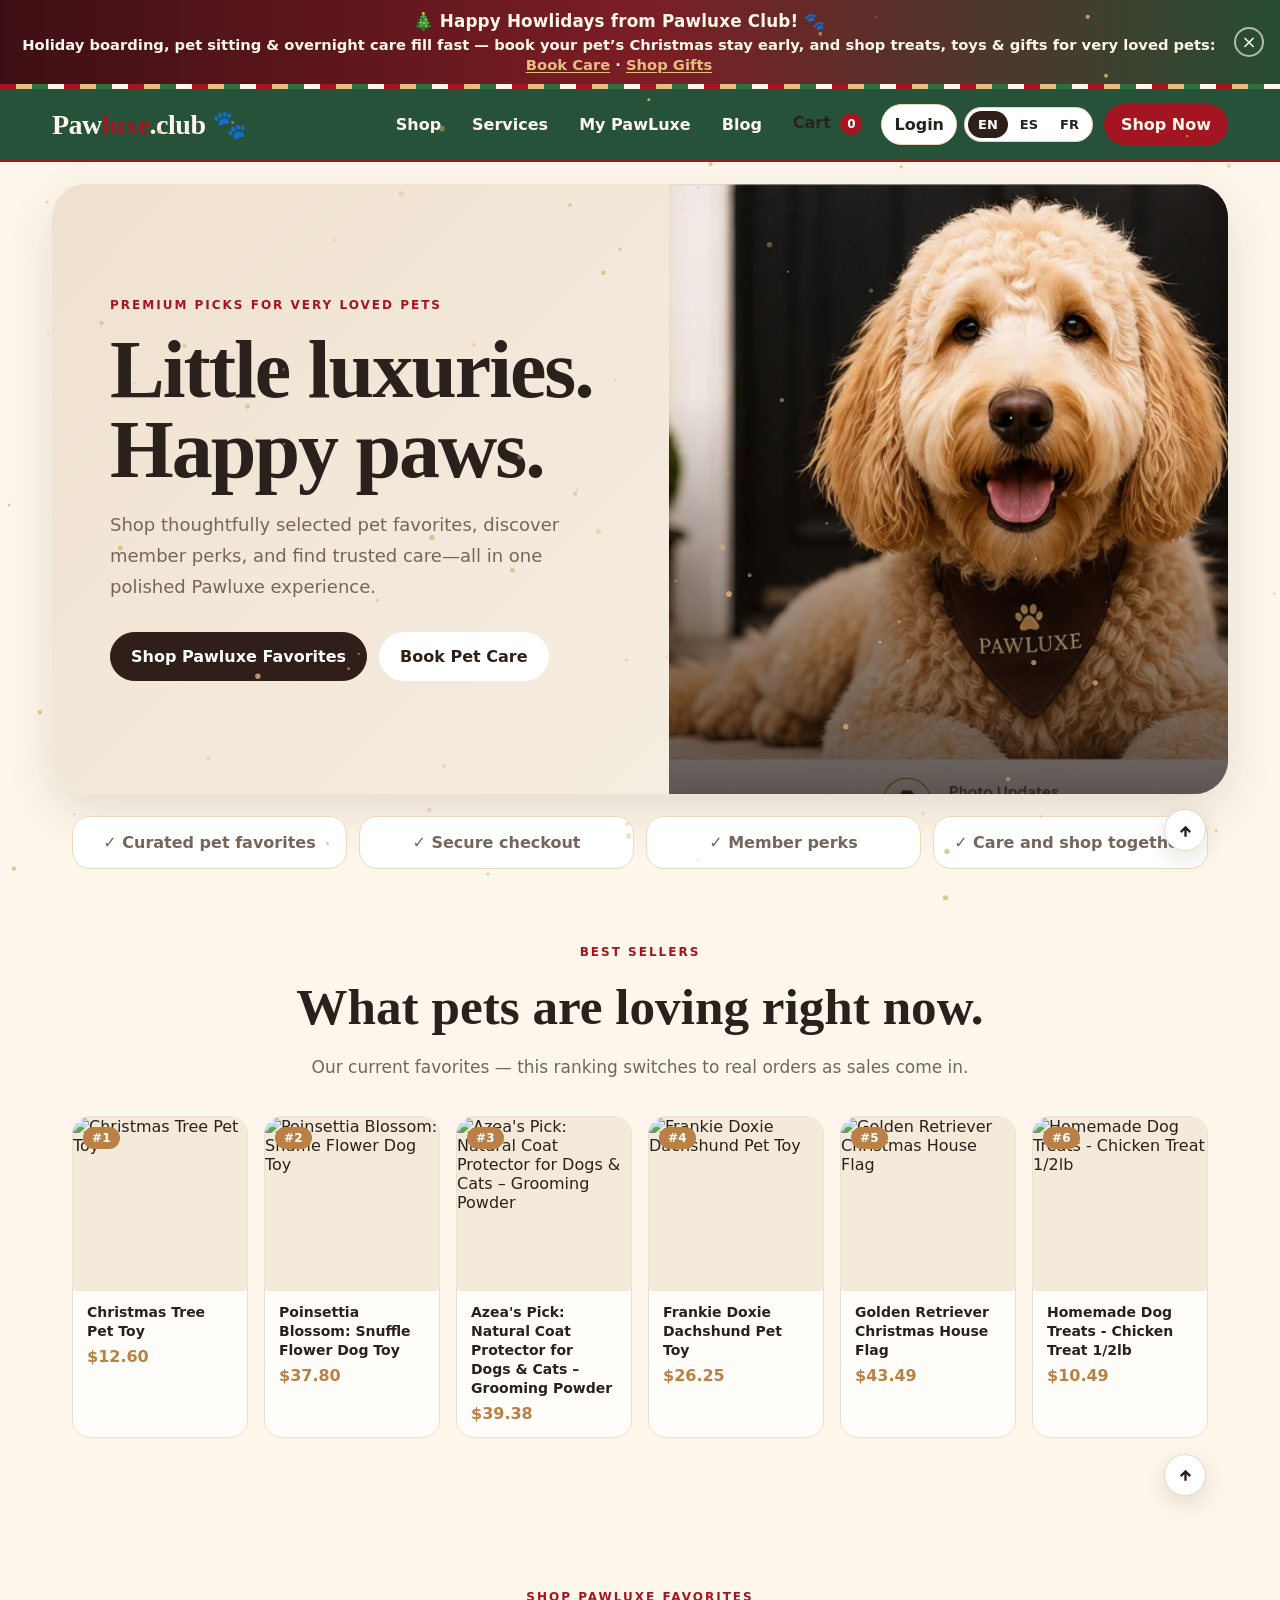
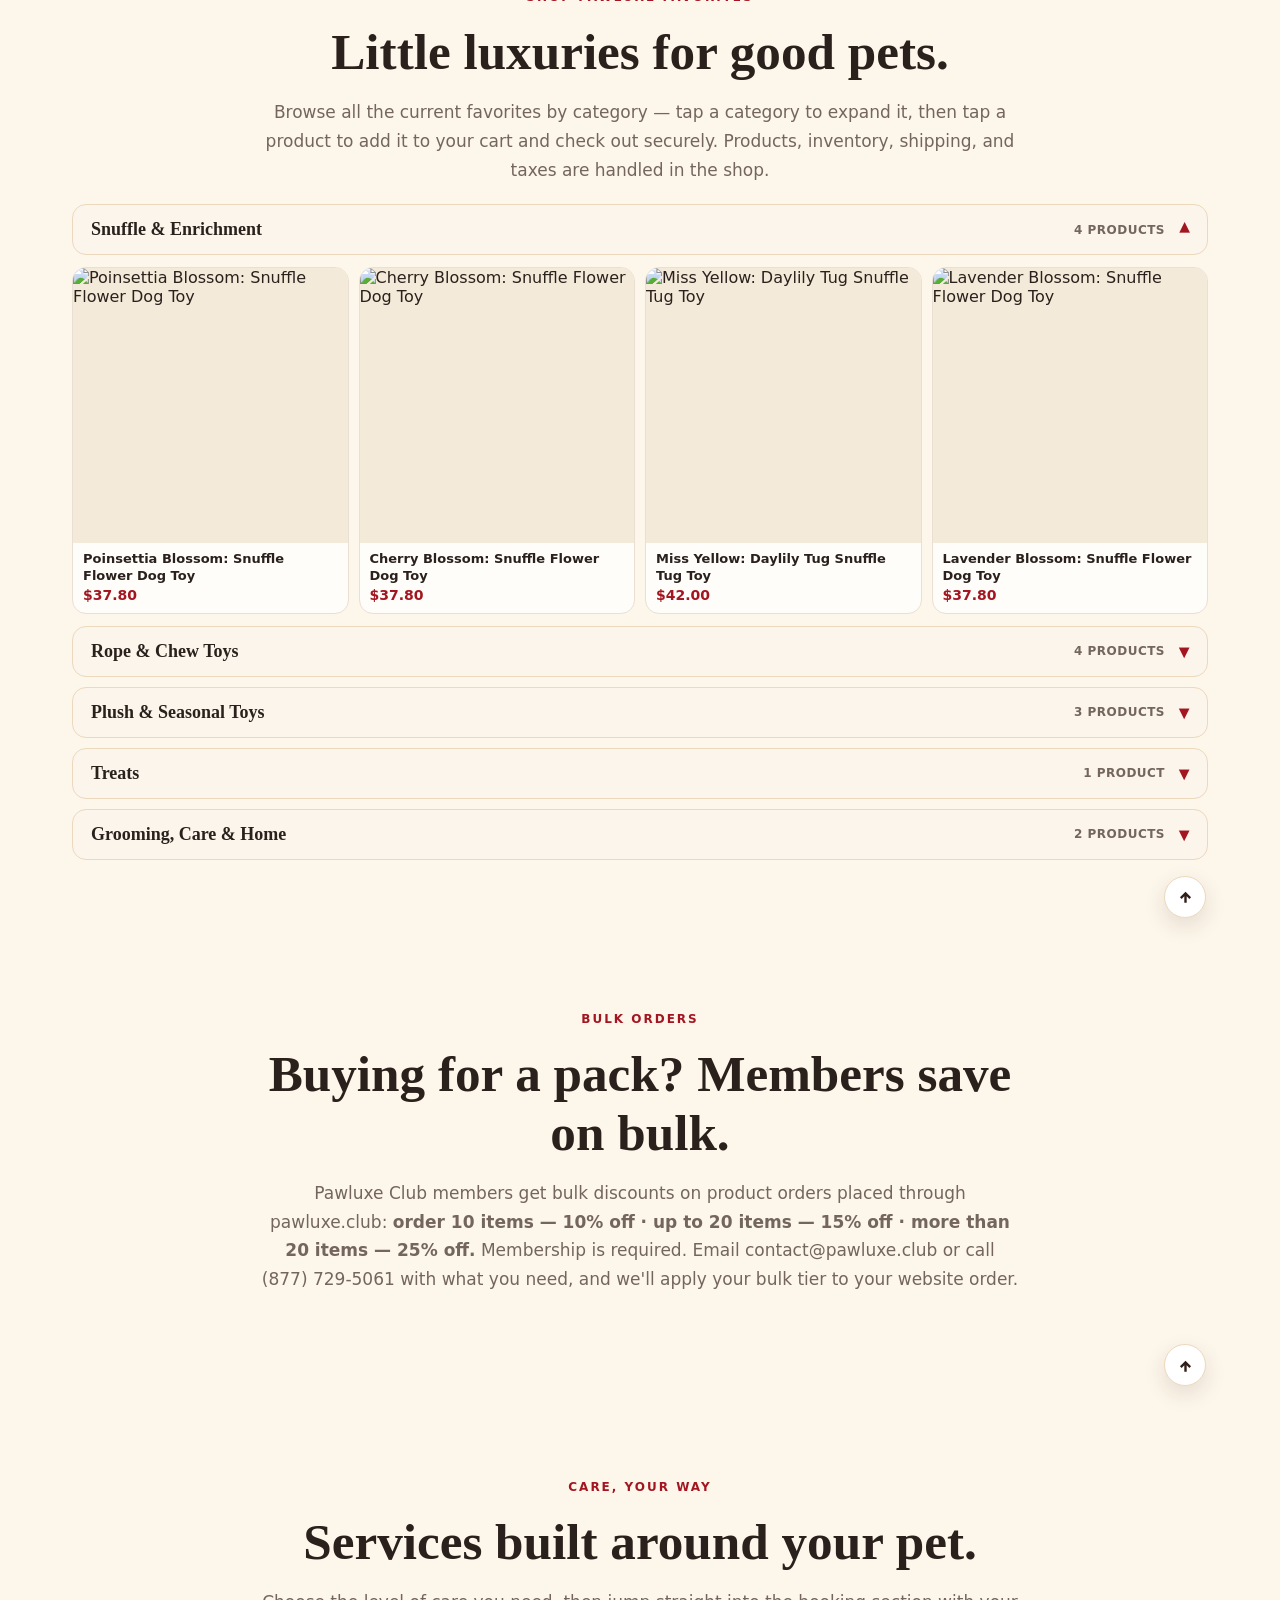
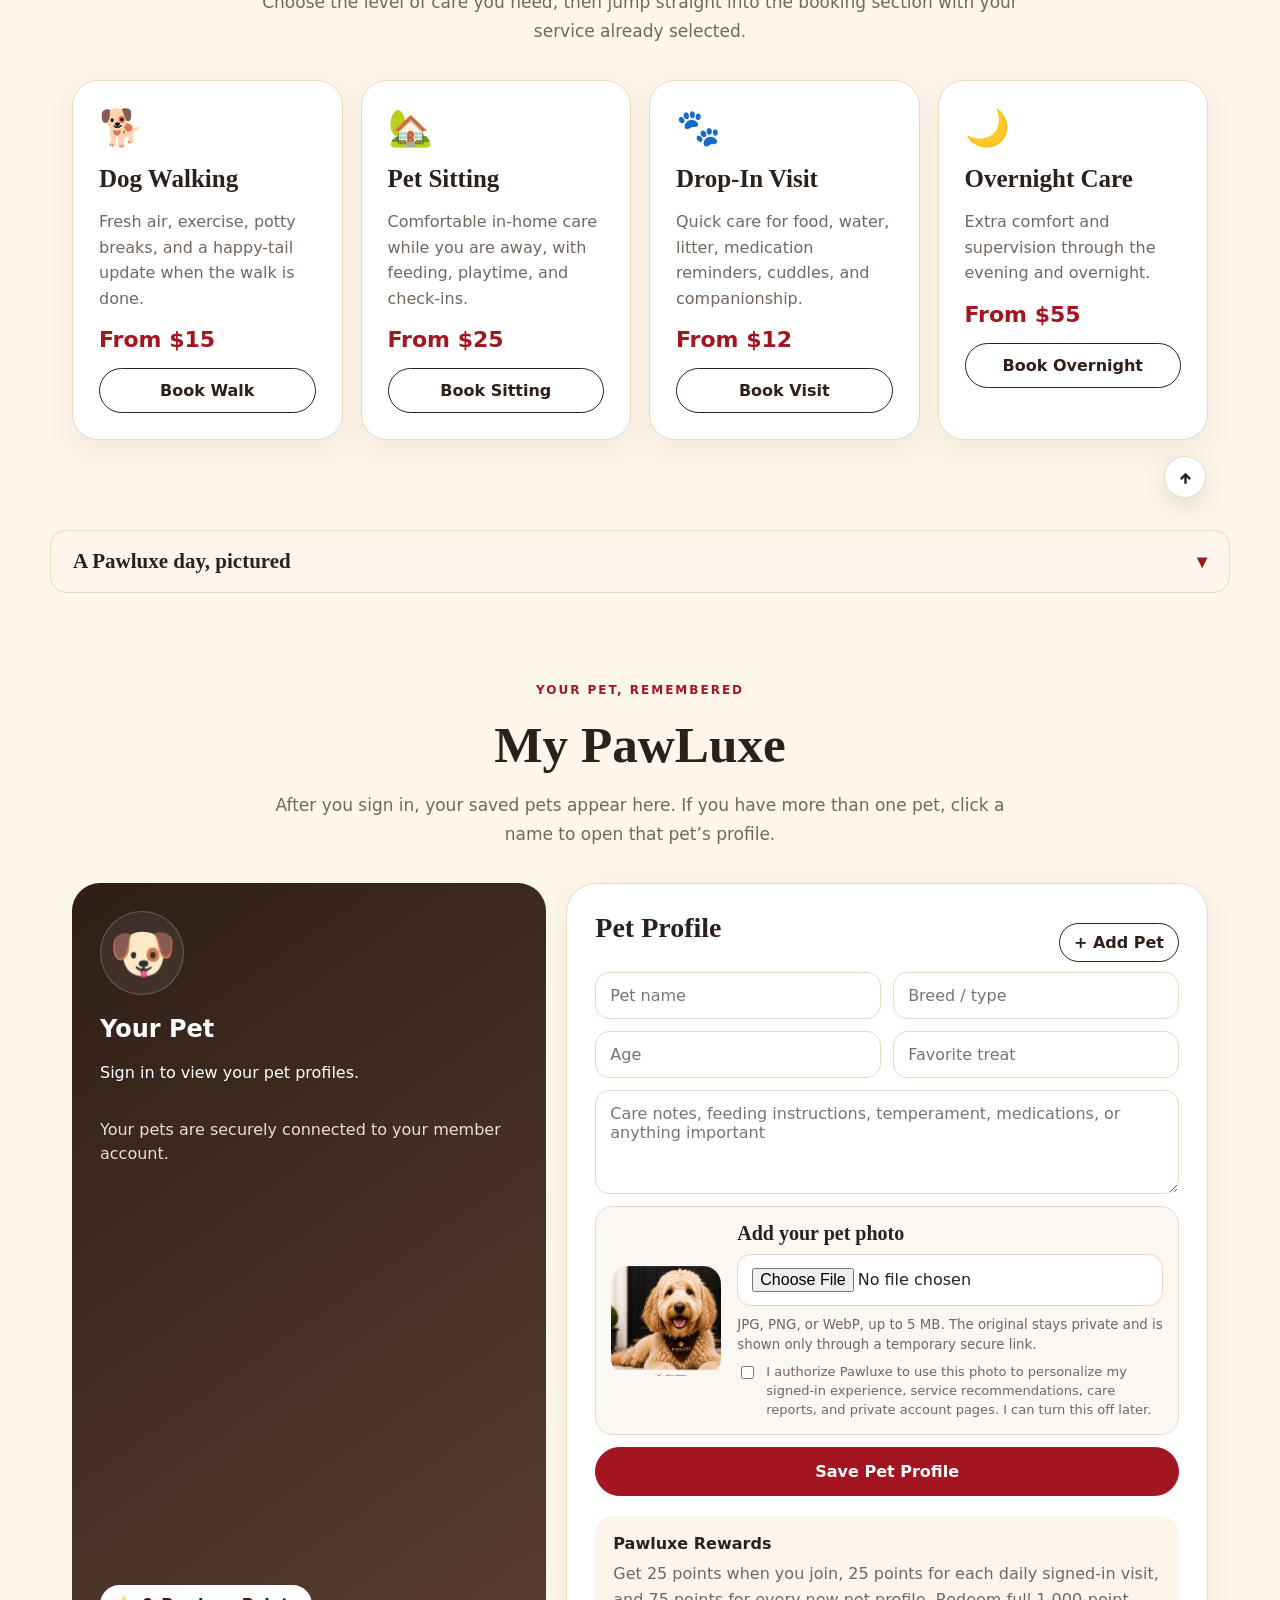
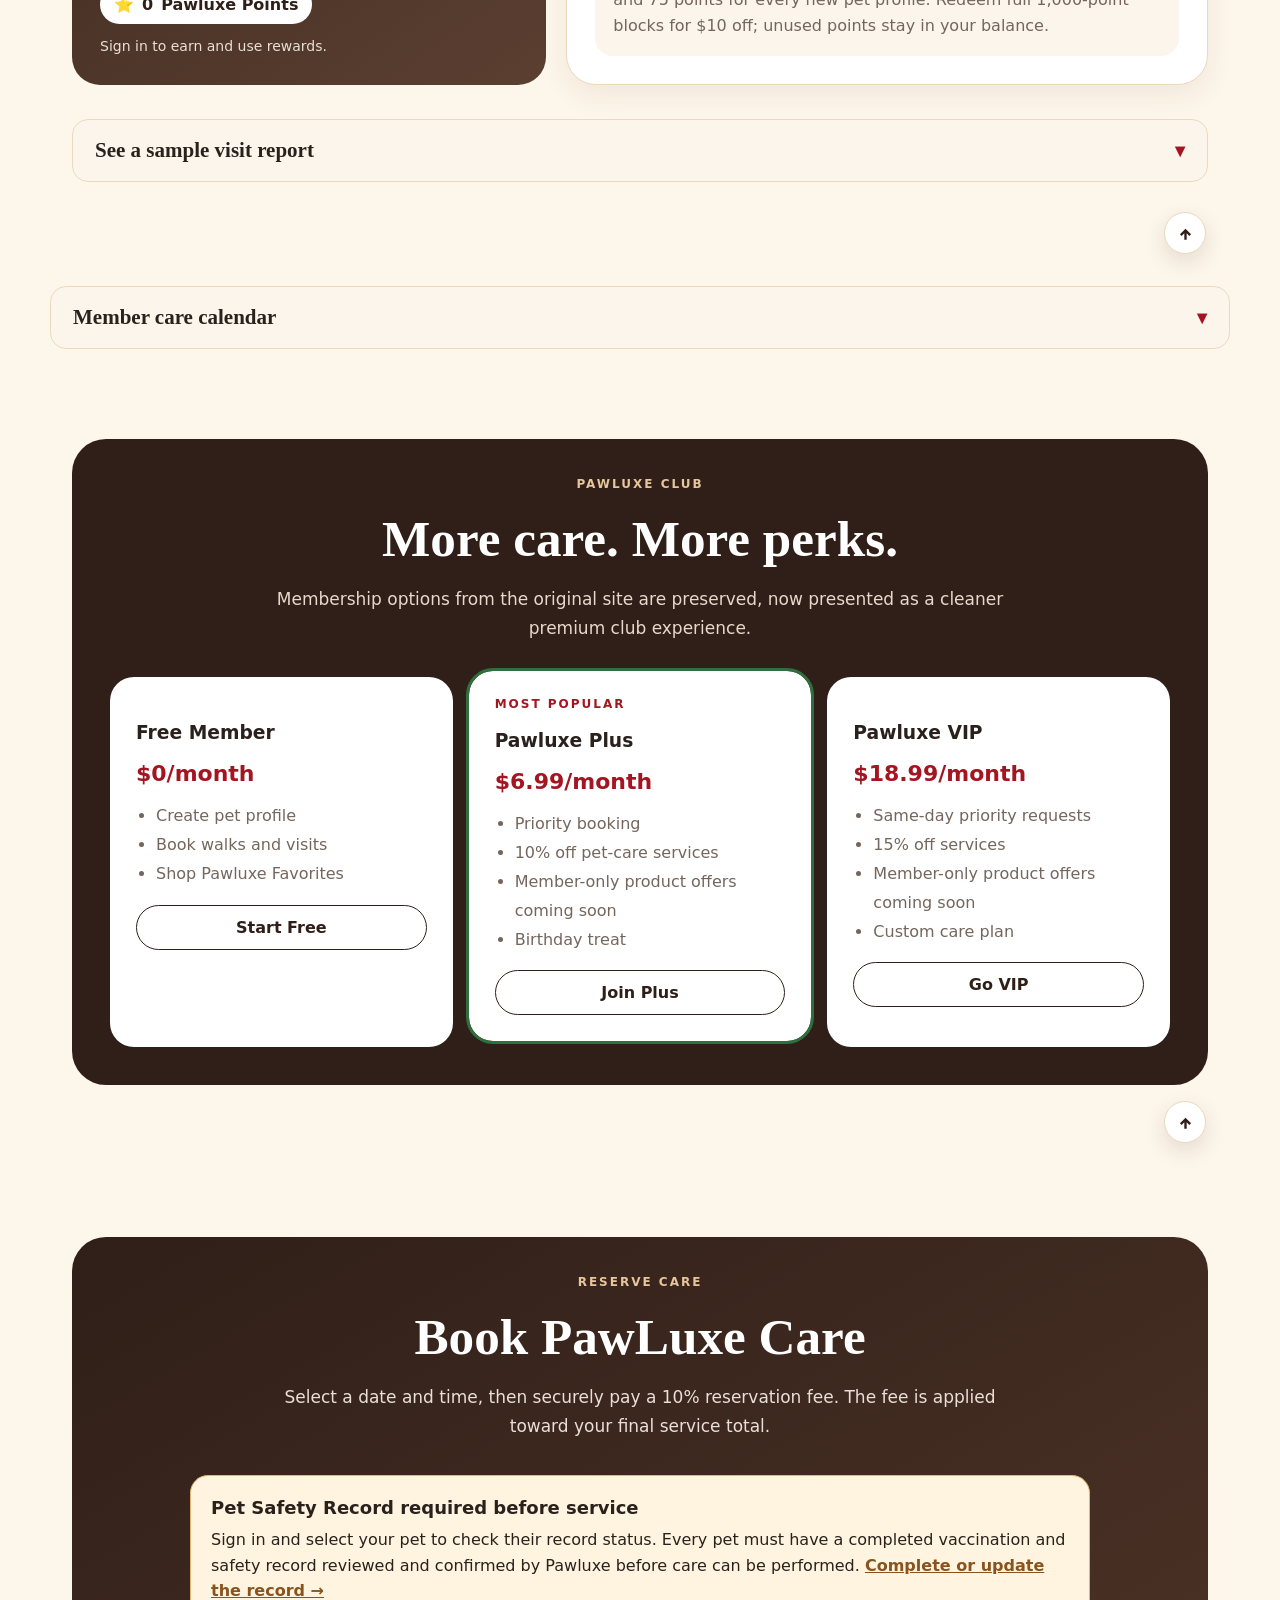
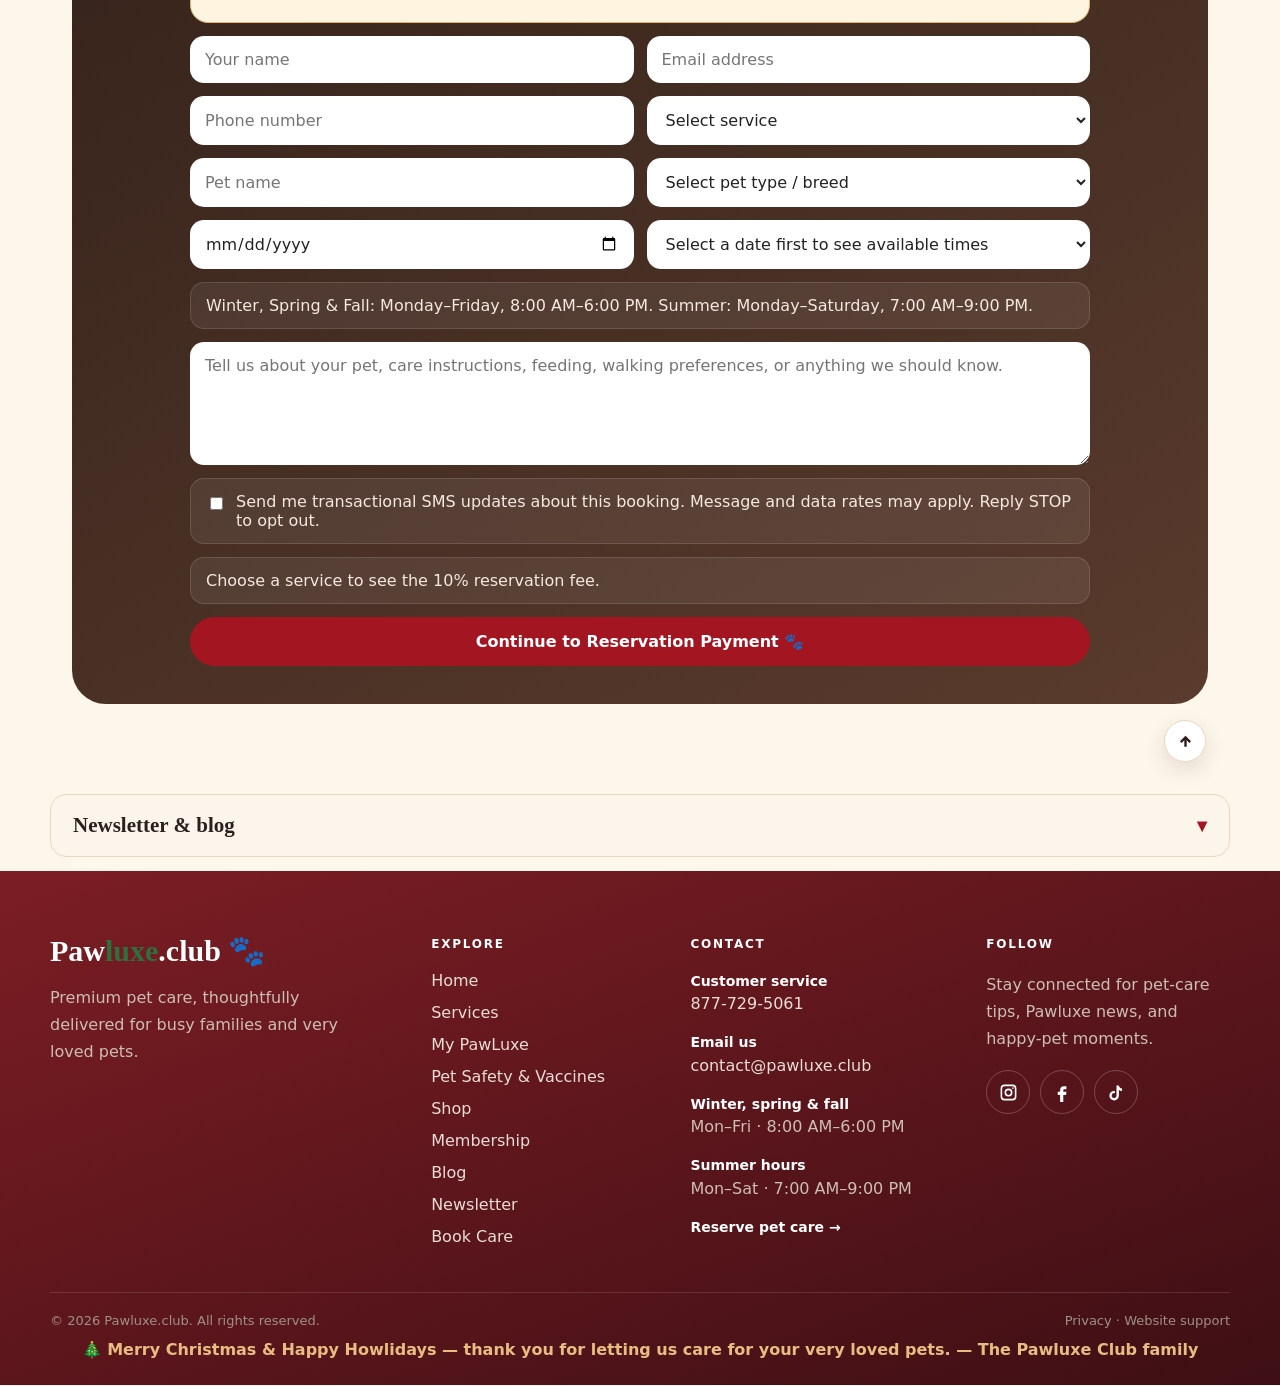
==== commit c898b720: "Merge 9801967b0b25886d72b67d87b868bcfe84cb47a5 into 5d7b52103853bbacbc969aed793972e0c75fea2d" ====
--- a/index.html
+++ b/index.html
@@ -574,6 +574,113 @@
   else window.addEventListener('load',activateEcwid,{once:true});
 })();
 </script>
+<style>
+#pawluxeBulkSavings{display:none;max-width:760px;margin:14px auto;padding:14px 18px;background:#fbf5ec;border:1px solid #d7b07b;border-left:5px solid #b98145;border-radius:14px;color:#2f1f18;font-weight:800;text-align:center;line-height:1.45}
+#pawluxeBulkSavings.show{display:block}
+#pawluxeBulkSavings .pbsAmount{color:#b98145;font-weight:900}
+</style>
+<script>
+(function pawluxeBulkSavings(){
+  // Verified Ecwid bulk-pricing tiers (Christmas Tree Pet Toy ladder confirmed in a live
+  // storefront cart test, Nov 19, 2026). Keyed by Ecwid product id; each tier lists the
+  // minimum quantity and the % off the base price from that quantity up.
+  // Products not listed here have no verified bulk tiers and contribute $0 savings.
+  var BULK_TIERS={
+    878568993:{name:'Christmas Tree Pet Toy',tiers:[{minQty:10,pctOff:10},{minQty:20,pctOff:20},{minQty:30,pctOff:30}]}
+  };
+  function round2(n){return Math.round(n*100)/100}
+  function tierFor(entry,qty){
+    if(!entry||!entry.tiers)return null;
+    var best=null;
+    for(var i=0;i<entry.tiers.length;i++){if(qty>=entry.tiers[i].minQty)best=entry.tiers[i]}
+    return best;
+  }
+  function computeSavings(cart){
+    var total=0;
+    try{
+      var items=(cart&&cart.items)||[];
+      for(var i=0;i<items.length;i++){
+        var item=items[i]||{};
+        var product=item.product||{};
+        var id=Number(product.id||item.productId||0);
+        var base=Number(product.price);
+        var qty=Number(item.quantity||0);
+        if(!id||!(base>0)||!(qty>0))continue;
+        var tier=tierFor(BULK_TIERS[id],qty);
+        if(!tier)continue;
+        var tierUnit=round2(base*(1-tier.pctOff/100));
+        total+=round2((base-tierUnit)*qty);
+      }
+    }catch(e){return 0}
+    return round2(total);
+  }
+  // Exposed so the tier table and math can be checked/updated without touching the render code.
+  window.PawluxeBulkSavings={tiers:BULK_TIERS,compute:computeSavings};
+
+  var BANNER_ID='pawluxeBulkSavings';
+  var lastSavings=0;
+
+  function bannerEl(){return document.getElementById(BANNER_ID)}
+  function findAnchor(){
+    // Prefer the cart totals/footer area; fall back to the top of the cart container.
+    var beforeSelectors=['.ec-cart__footer','.ec-cart-summary','.ecwid-cart-total','.ec-cart__totals','[class*="cart-summary"]','[class*="CartSummary"]'];
+    var containerSelectors=['.ec-cart','.ecwid-cart','[class*="ec-cart"]'];
+    var i,el;
+    for(i=0;i<beforeSelectors.length;i++){el=document.querySelector(beforeSelectors[i]);if(el&&el.parentNode)return{el:el,where:'before'}}
+    for(i=0;i<containerSelectors.length;i++){el=document.querySelector(containerSelectors[i]);if(el)return{el:el,where:'prepend'}}
+    return null;
+  }
+  function ensureBanner(){
+    var existing=bannerEl();
+    if(existing&&document.contains(existing))return existing;
+    var anchor=findAnchor();
+    if(!anchor)return null;
+    var div=document.createElement('div');
+    div.id=BANNER_ID;
+    div.setAttribute('role','status');
+    if(anchor.where==='before')anchor.el.parentNode.insertBefore(div,anchor.el);
+    else anchor.el.insertBefore(div,anchor.el.firstChild);
+    return div;
+  }
+  function render(){
+    try{
+      if(!(lastSavings>0)){var b=bannerEl();if(b)b.classList.remove('show');return}
+      var banner=ensureBanner();
+      if(!banner)return; // no cart surface in the DOM right now - fail silently
+      banner.innerHTML='You&rsquo;re saving <span class="pbsAmount">$'+lastSavings.toFixed(2)+'</span> with bulk pricing on this order';
+      banner.classList.add('show');
+    }catch(e){/* never break the store */}
+  }
+  function refresh(cart){
+    try{
+      if(cart){lastSavings=computeSavings(cart);render();return}
+      if(window.Ecwid&&Ecwid.Cart&&Ecwid.Cart.get)Ecwid.Cart.get(function(c){lastSavings=computeSavings(c);render()});
+    }catch(e){}
+  }
+  function activate(){
+    if(!window.Ecwid)return;
+    try{
+      if(Ecwid.OnCartChanged)Ecwid.OnCartChanged.add(function(cart){refresh(cart)});
+      if(Ecwid.OnPageLoaded)Ecwid.OnPageLoaded.add(function(page){
+        if(page&&(page.type==='CART'||page.type==='CHECKOUT'))refresh();
+        else{var b=bannerEl();if(b)b.classList.remove('show')}
+      });
+      // Ecwid re-renders its pages in place; if the banner gets wiped, put it back.
+      if(window.MutationObserver&&document.body){
+        var pending=false;
+        var observer=new MutationObserver(function(){
+          if(pending)return;pending=true;
+          setTimeout(function(){pending=false;if(lastSavings>0&&!bannerEl())render()},250);
+        });
+        observer.observe(document.body,{childList:true,subtree:true});
+      }
+      refresh();
+    }catch(e){}
+  }
+  if(window.Ecwid&&Ecwid.OnAPILoaded)Ecwid.OnAPILoaded.add(activate);
+  else window.addEventListener('load',activate,{once:true});
+})();
+</script>
 <script>
 (()=>{
   const rotator=document.getElementById('petHeroRotator');
--- a/language-switcher.css
+++ b/language-switcher.css
@@ -45,6 +45,54 @@
   }
 }
 
+/* --- Mobile header fit (<=640px) ---
+   With the switcher added, the single-row header is wider than a phone
+   screen and the CTA was pushed off the right edge. On small screens the
+   header wraps instead: brand on the first row, nav controls (cart/chip,
+   language switcher, CTA) on a full-width second row. Desktop is untouched. */
+@media (max-width: 640px) {
+  /* Slightly tighter pill */
+  .lang-switcher {
+    padding: 2px;
+    margin-right: 0;
+  }
+  .lang-switcher .lang-btn {
+    padding: 6px 7px;
+    font-size: 12px;
+  }
+
+  /* index + pet-safety: .navwrap holds the brand and .nav side by side —
+     give .nav its own full-width row under the brand. */
+  .topbar .navwrap {
+    flex-wrap: wrap;
+    row-gap: 8px;
+  }
+  .topbar .navwrap .nav {
+    flex: 1 1 100%;
+  }
+
+  /* blog + newsletter: .nav is the header container itself — put the
+     brand on its own row and trim the side padding. */
+  .topbar > .nav {
+    flex-wrap: wrap;
+    row-gap: 8px;
+    padding-left: 14px;
+    padding-right: 14px;
+  }
+  .topbar > .nav .brand {
+    flex: 1 1 100%;
+  }
+
+  /* All pages: nav items wrap rather than overflow, CTA hugs the right. */
+  .topbar .nav {
+    flex-wrap: wrap;
+    row-gap: 8px;
+  }
+  .topbar .nav .cta {
+    margin-left: auto;
+  }
+}
+
 /* --- Hide Google Translate chrome (banner, branding, gadget) --- */
 .goog-te-banner-frame,
 .goog-te-banner-frame.skiptranslate,
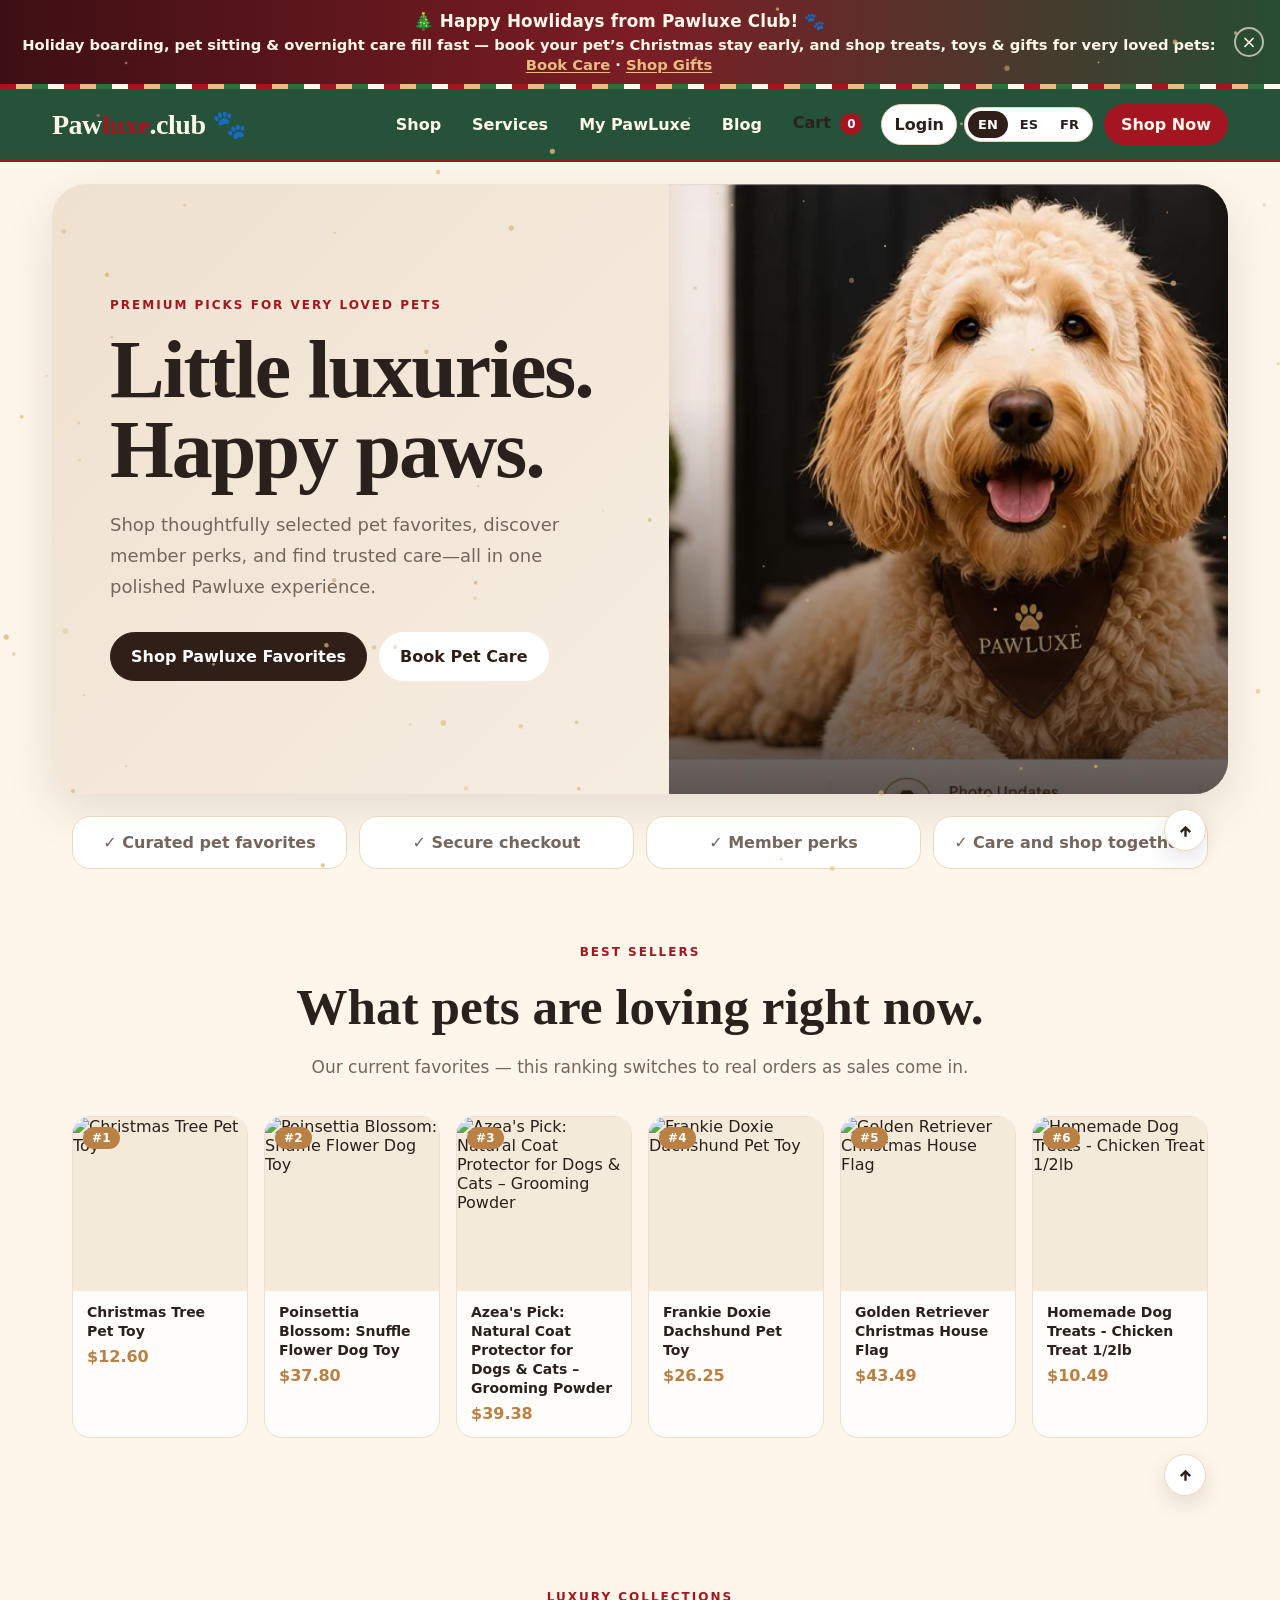
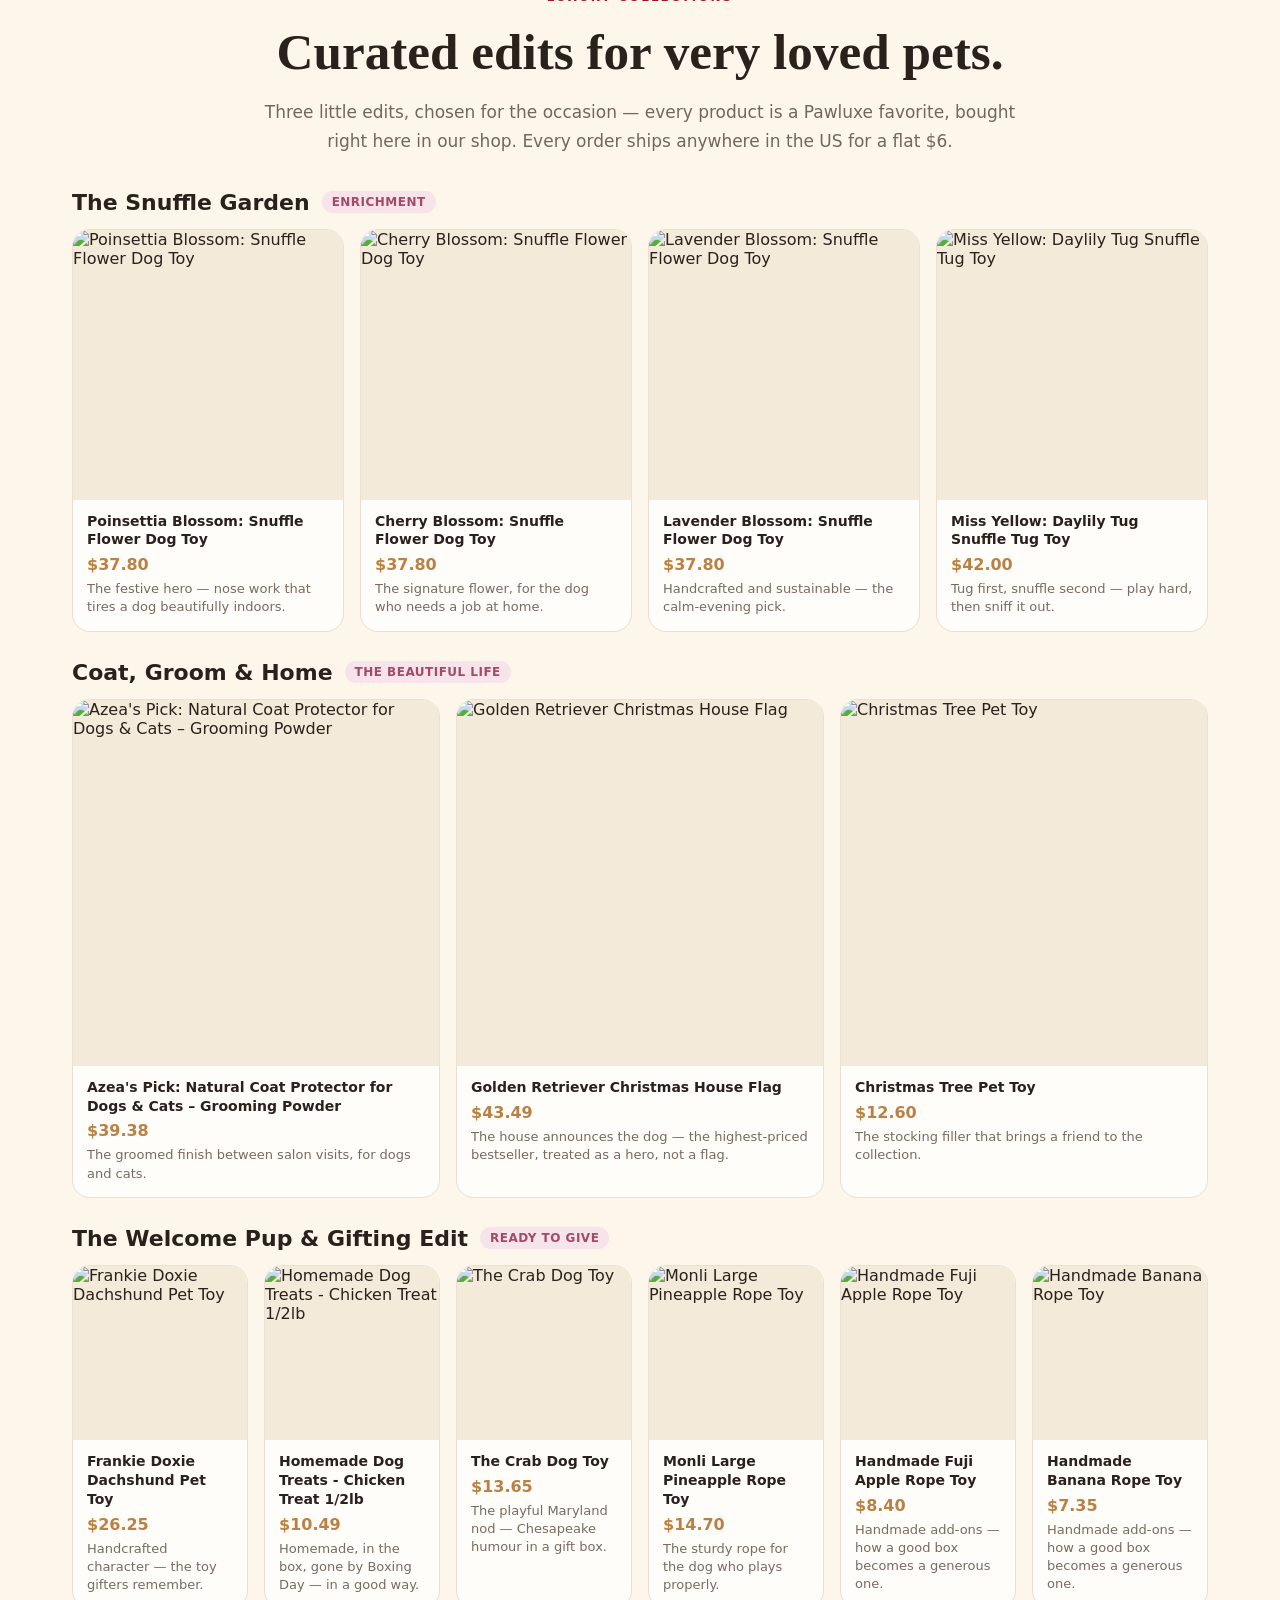
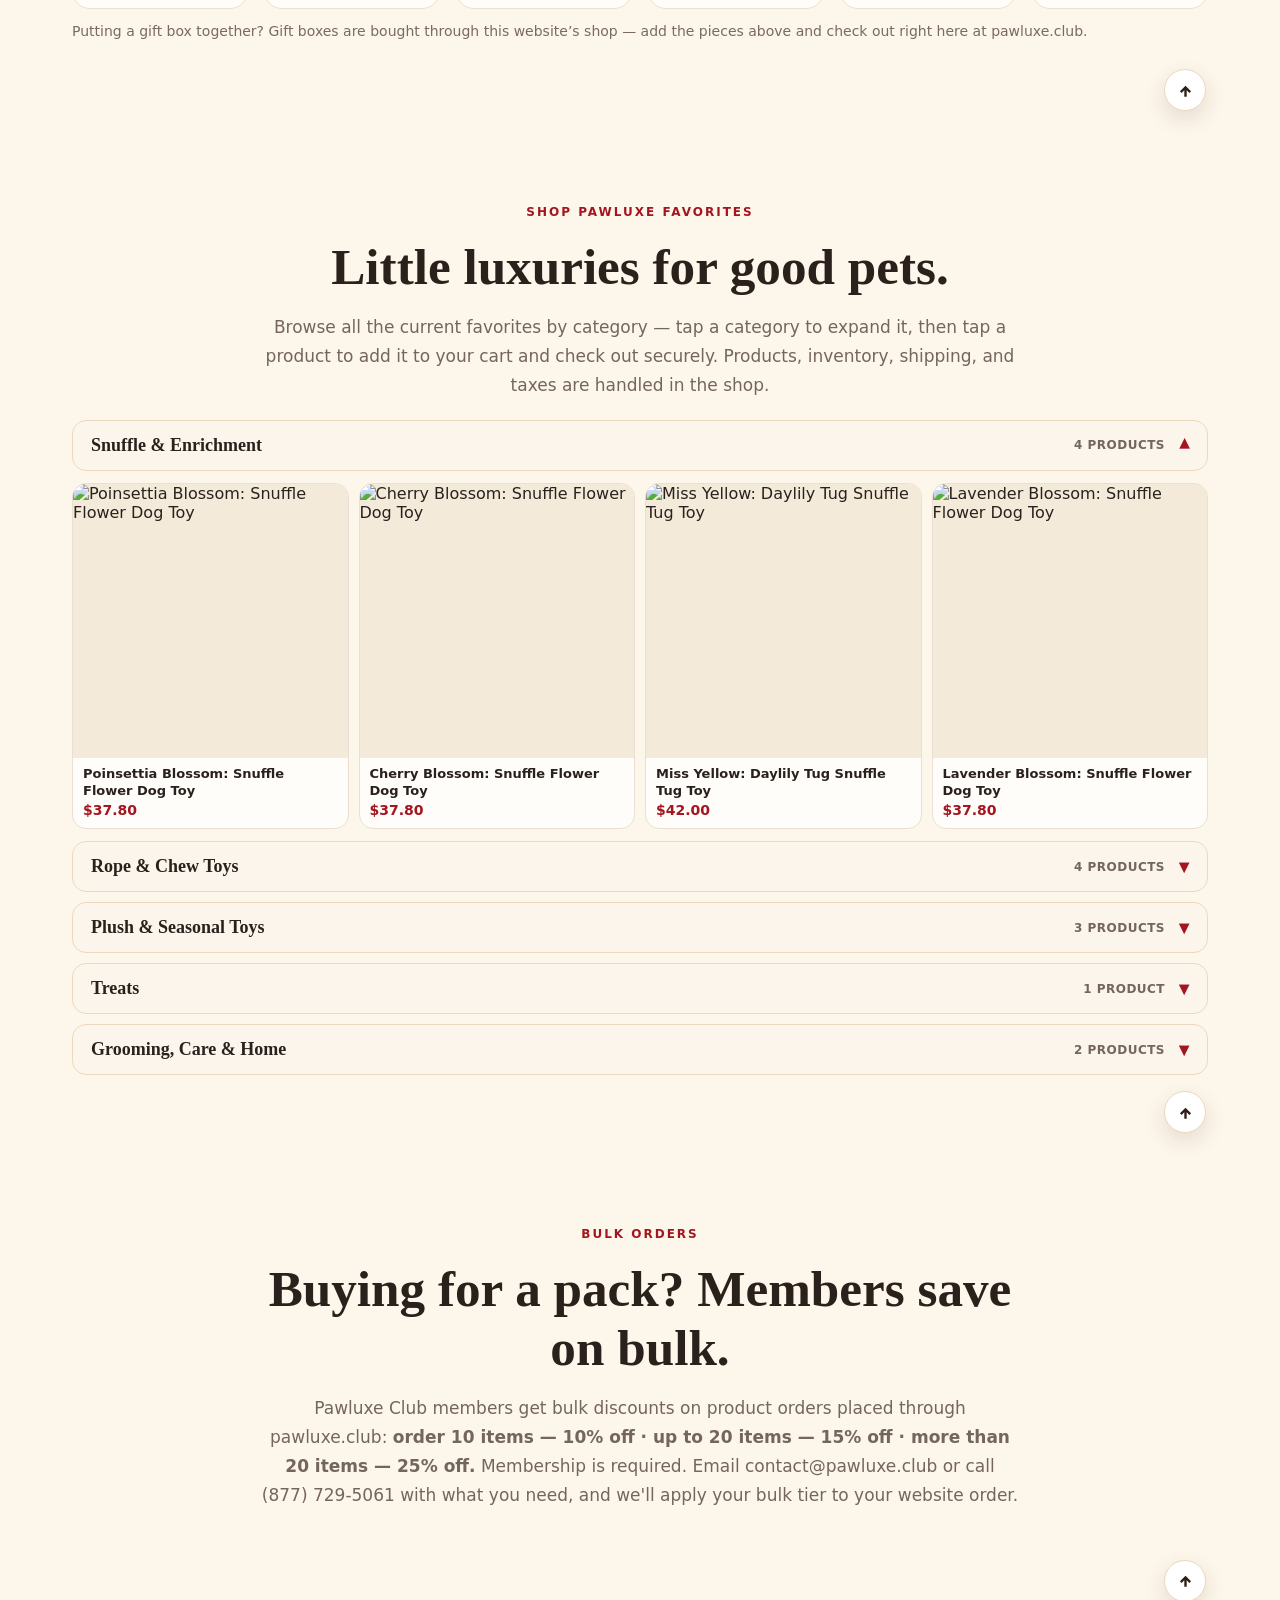
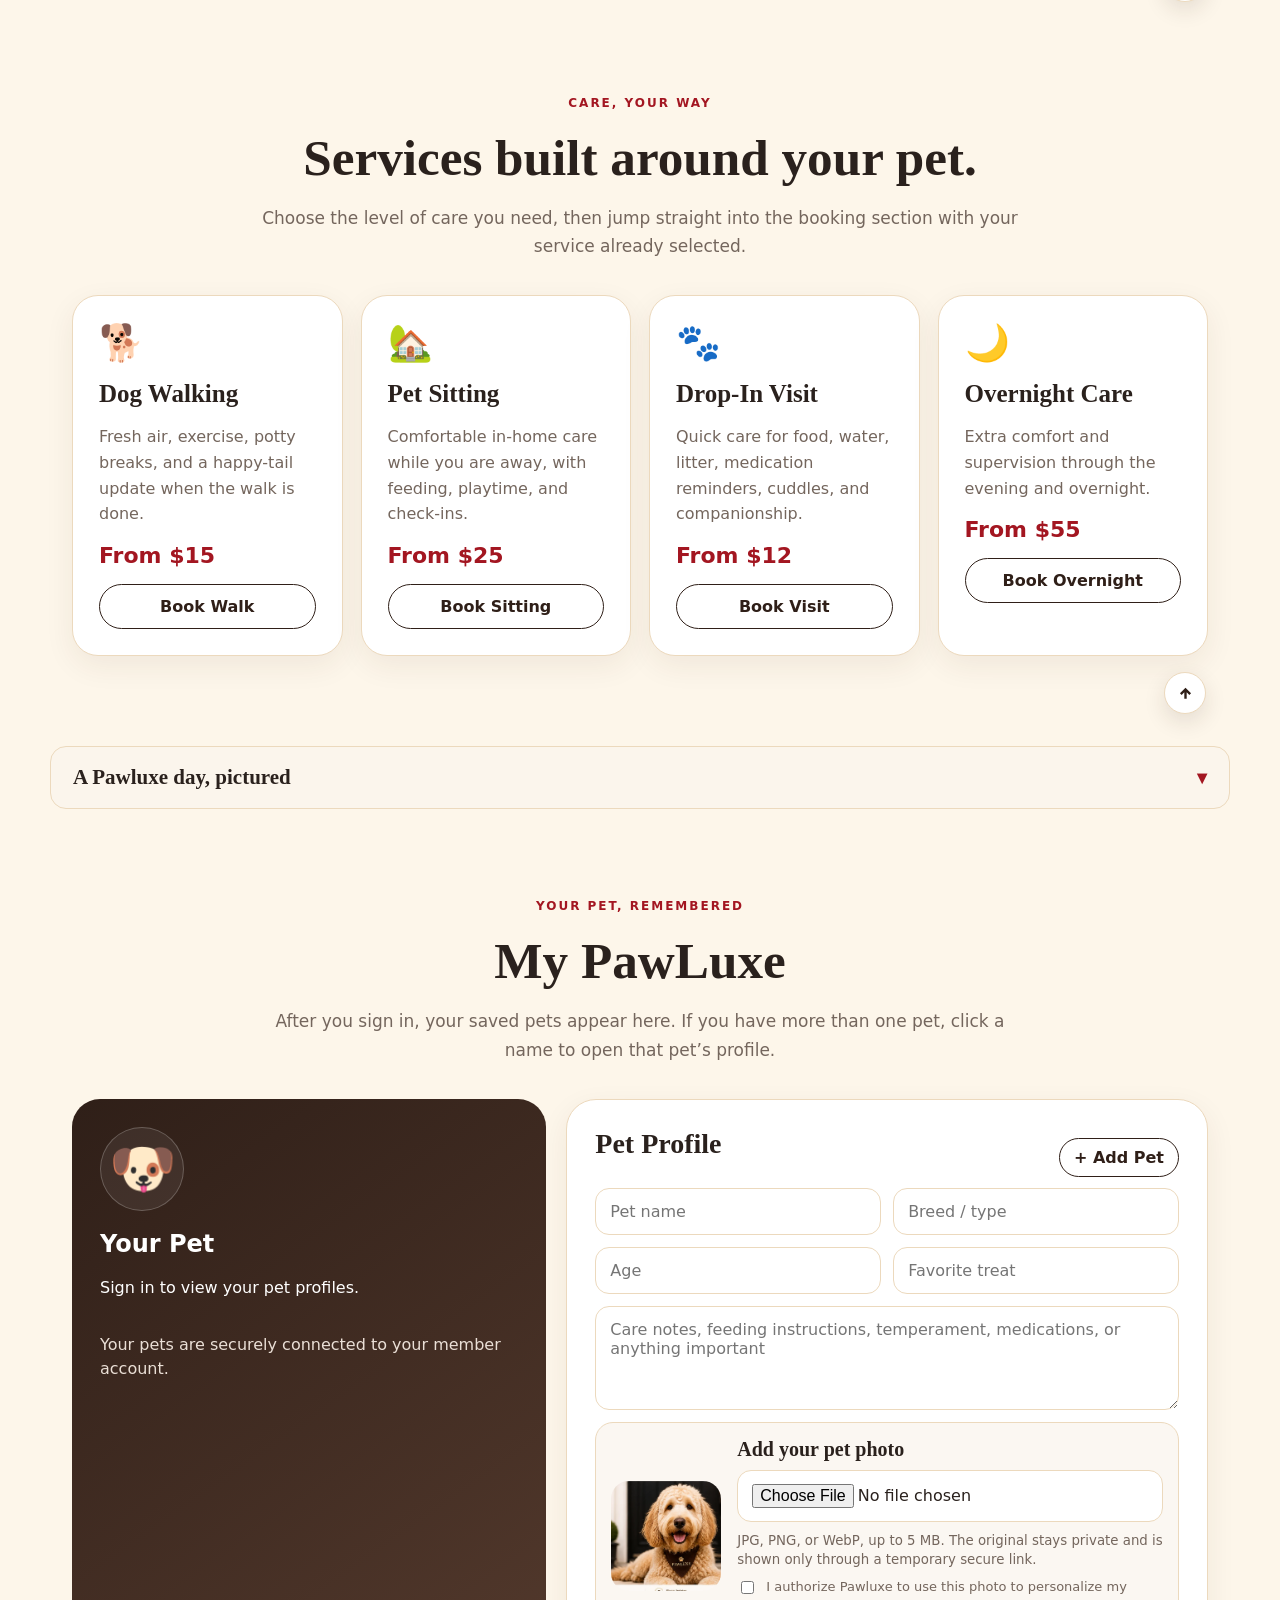
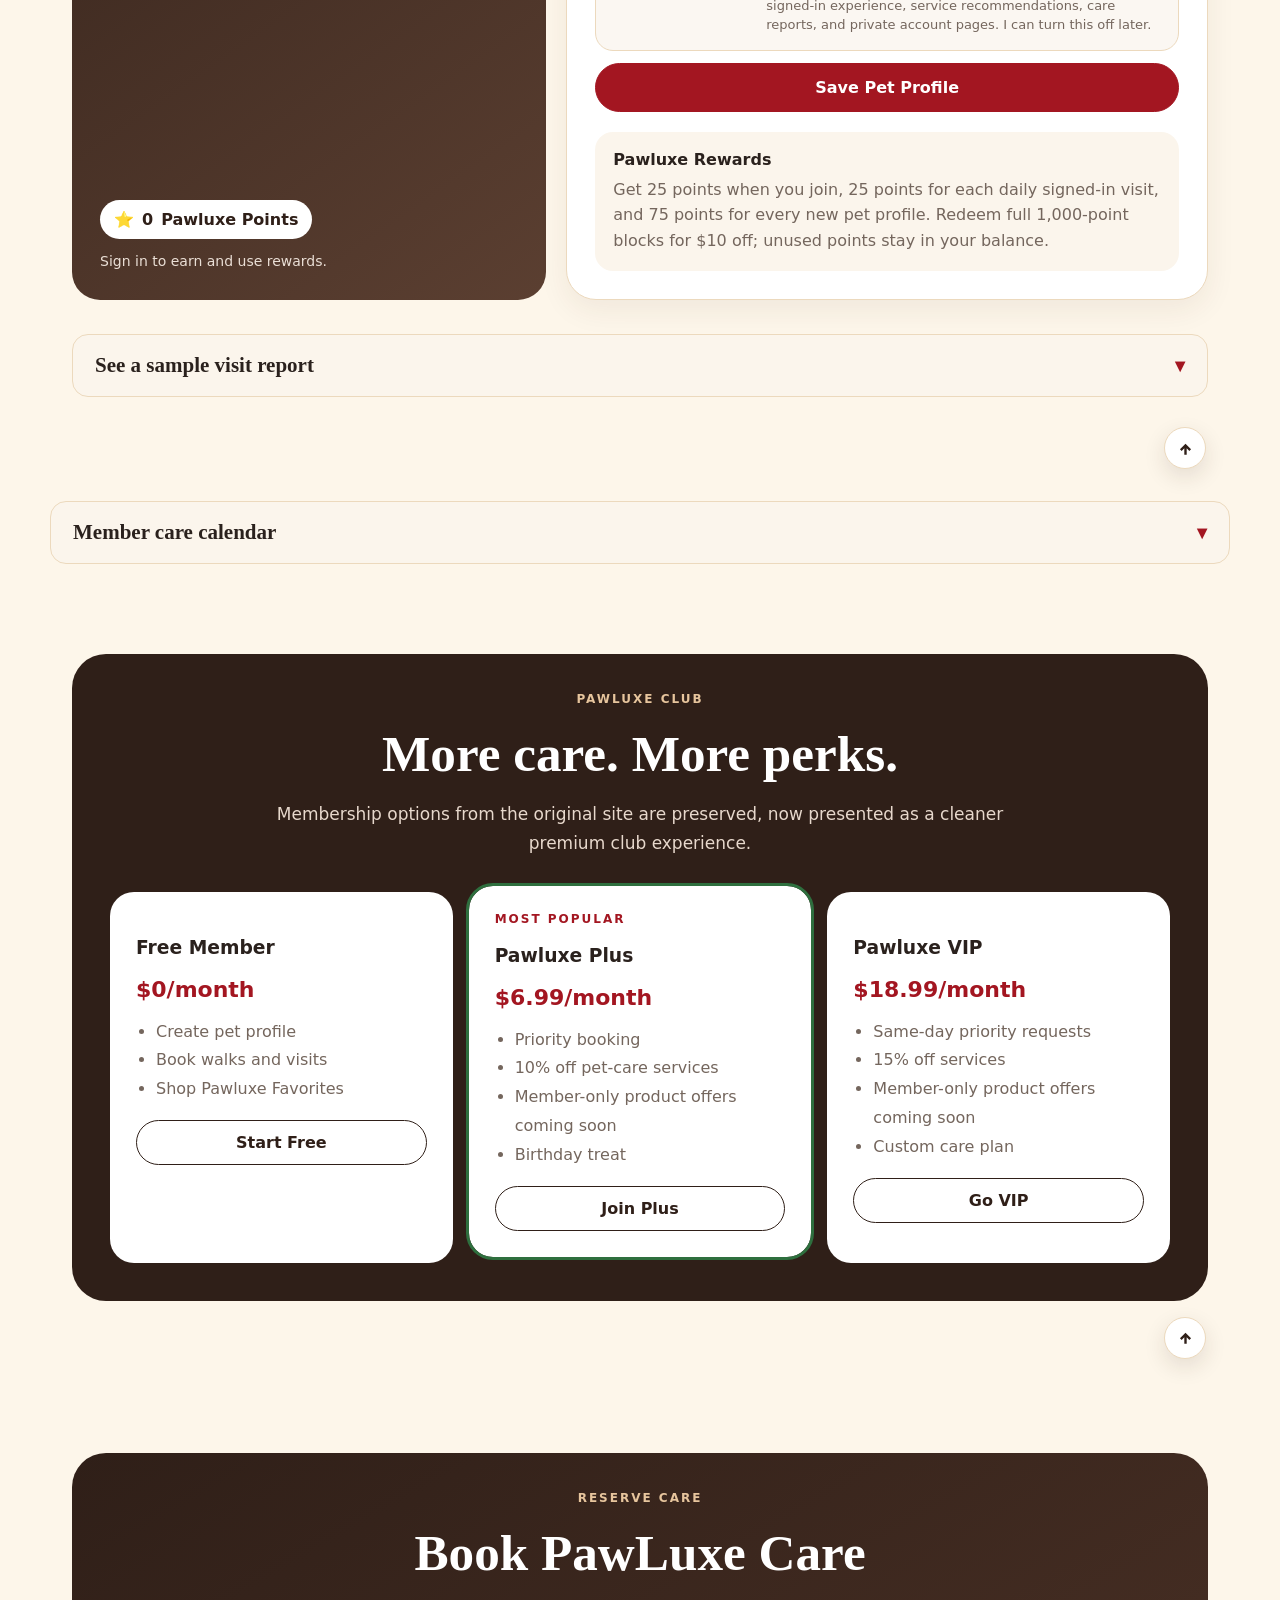
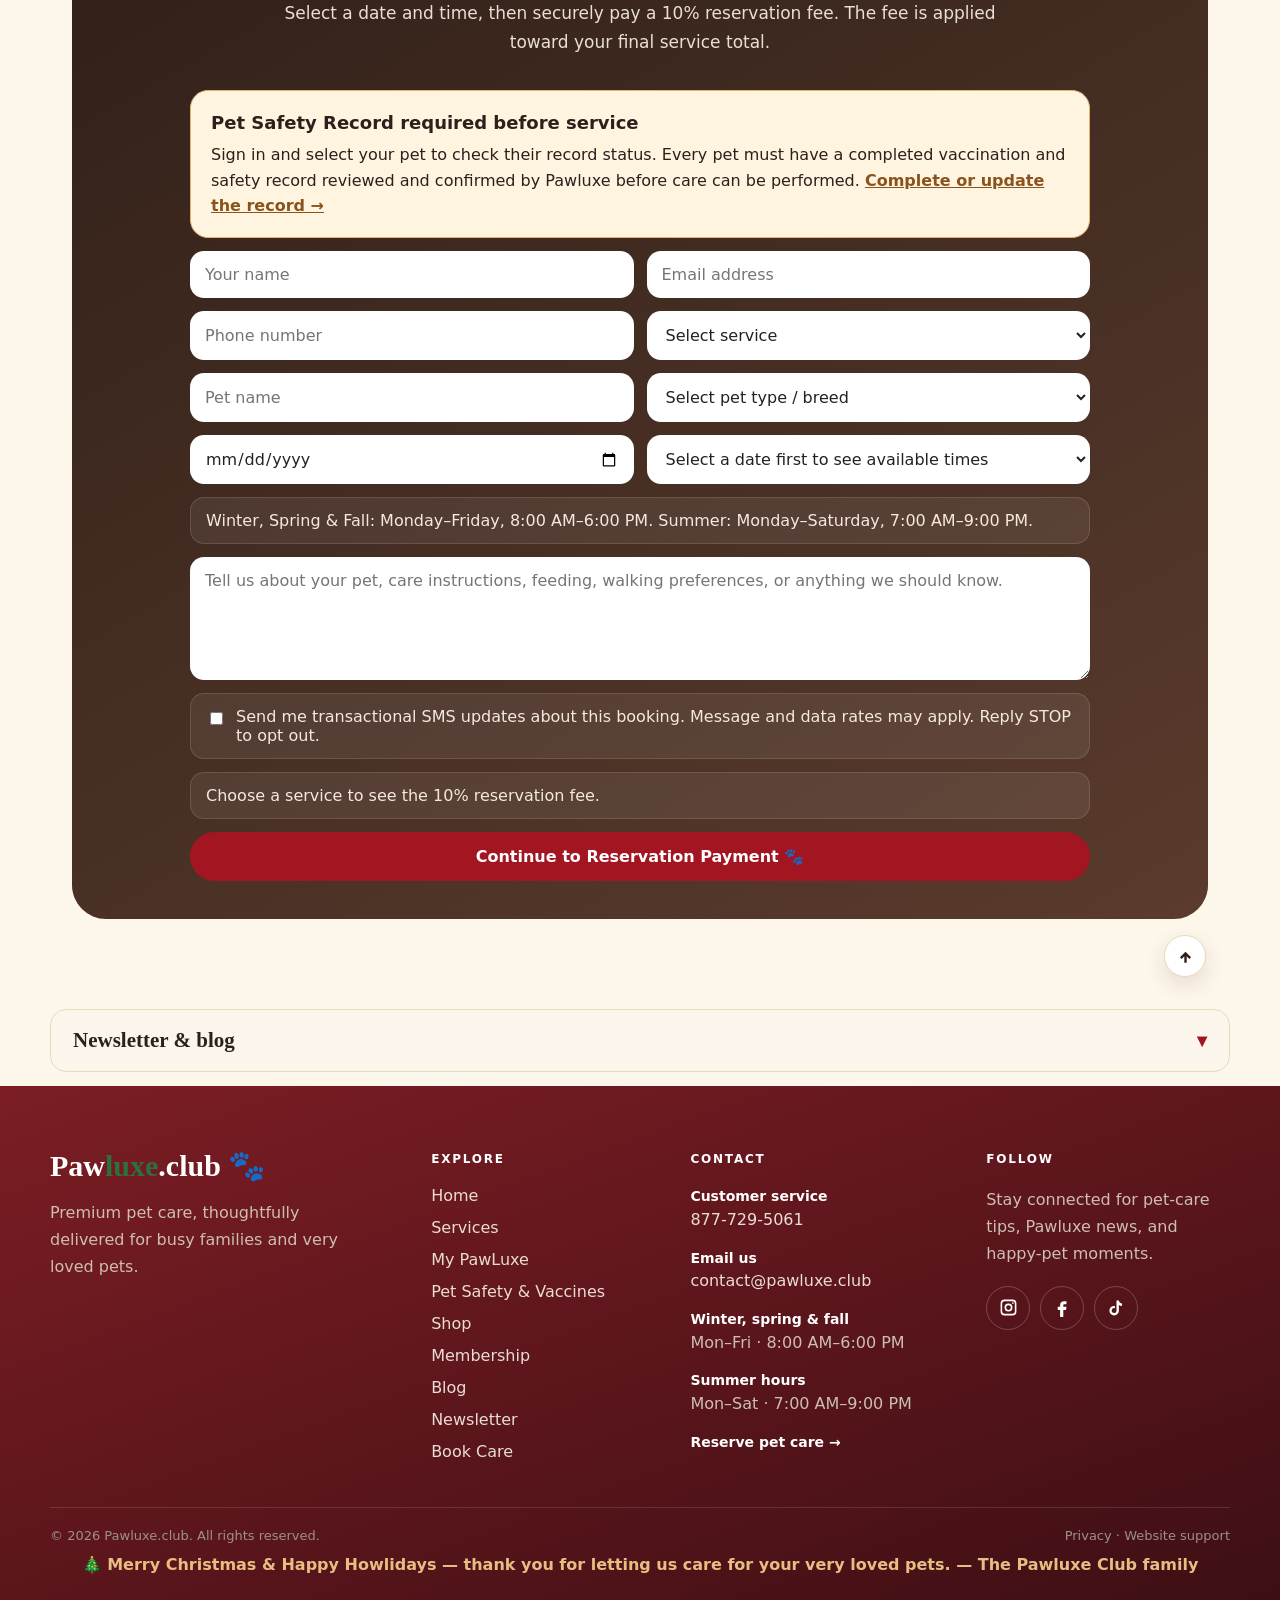
==== commit 14b6a454: "Add Luxury Collections section with 3 curated edits" ====
--- a/index.html
+++ b/index.html
@@ -118,7 +118,7 @@
 .petPhotoField{grid-column:1/-1;display:grid;grid-template-columns:110px 1fr;gap:16px;align-items:center;padding:15px;border:1px solid var(--line);border-radius:18px;background:#fbf7f2}.petPhotoPreview{width:110px;height:110px;border-radius:18px;object-fit:cover;background:#eadfd4}.petPhotoCopy{display:grid;gap:9px}.petPhotoCopy strong{font-family:Georgia,serif;font-size:20px}.petPhotoCopy small{color:var(--muted);line-height:1.45}.photoConsent{display:flex;gap:9px;align-items:flex-start;color:var(--muted);font-size:13px;line-height:1.45}.photoConsent input{margin-top:3px}@media(max-width:560px){.petPhotoField{grid-template-columns:1fr}.petPhotoPreview{width:100%;height:210px}}
 .memberPersonalized .personalizedJourney{display:none}.fletcherPersonalized .personalizedJourney{display:block}.memberPersonalized #mypawluxe .petCard{background-image:none}.fletcherPersonalized #mypawluxe .petCard{background-image:linear-gradient(145deg,rgba(47,31,24,.92),rgba(91,63,49,.78)),url('assets/personalized/bailey-visit.webp')}.petAvatar{background-size:cover;background-position:center}.selectedPetContext{display:none;align-items:center;gap:12px;width:max-content;max-width:100%;margin:18px auto 0;padding:9px 14px 9px 9px;border:1px solid var(--line);border-radius:999px;background:rgba(255,255,255,.92);box-shadow:0 8px 24px rgba(64,43,30,.08);text-align:left;color:var(--ink)}.memberPersonalized .selectedPetContext{display:inline-flex}.selectedPetContext img{width:48px;height:48px;border-radius:50%;object-fit:cover;background:#eadfd4;flex:0 0 auto}.selectedPetContext span{display:block;color:var(--muted);font-size:12px;line-height:1.35}.selectedPetContext strong{display:block;font-size:14px;line-height:1.35}.membership .selectedPetContext,.bookingShell .selectedPetContext{border-color:#ffffff35;background:rgba(255,255,255,.96)}.journeyCard.selectedPetJourney{outline:4px solid var(--gold);outline-offset:3px}@media(max-width:560px){.selectedPetContext{border-radius:20px}.selectedPetContext img{width:42px;height:42px}}
 </style>
-<link rel="stylesheet" href="/seasonal-theme.css?v=2"><link rel="stylesheet" href="/bestsellers.css"><style id="streamline-css">
+<link rel="stylesheet" href="/seasonal-theme.css?v=2"><link rel="stylesheet" href="/bestsellers.css"><link rel="stylesheet" href="/collections.css"><style id="streamline-css">
 /* Streamlined homepage (additive only): folded secondary sections, grouped footer, mobile minimization */
 details.fold>summary{list-style:none;cursor:pointer;box-sizing:border-box;max-width:1180px;margin:14px auto;padding:18px 22px;display:flex;align-items:center;justify-content:space-between;gap:14px;background:#fbf5ec;border:1px solid var(--line,#e7dccb);border-radius:16px;font-family:Georgia,serif;font-size:21px;font-weight:700;color:inherit}
 details.fold>summary::-webkit-details-marker{display:none}
@@ -171,7 +171,7 @@
 <section class="hero"><div class="heroCard"><div class="heroCopy"><div class="eyebrow">Premium picks for very loved pets</div><h1>Little luxuries.<br>Happy paws.</h1><p>Shop thoughtfully selected pet favorites, discover member perks, and find trusted care—all in one polished Pawluxe experience.</p><div class="actions"><a class="btn" href="#shop">Shop Pawluxe Favorites</a><a class="btn light" href="#book">Book Pet Care</a></div></div><div class="heroVisual" id="petHeroRotator" aria-label="Pawluxe premium pet care"><img class="defaultHeroImage" src="assets/hero/default-hero.webp" alt="Happy dog enjoying the Pawluxe premium pet-care experience" width="640" height="530" fetchpriority="high"><img class="petHeroSlide active" src="assets/pets/luna-test.webp" alt="Generated test portrait of Luna, a Golden Retriever" width="1400" height="933" loading="lazy"><img class="petHeroSlide" src="assets/pets/milo-test.webp" alt="Generated test portrait of Milo, a French Bulldog" width="1400" height="933" loading="lazy"><img class="petHeroSlide" src="assets/pets/bailey-test.webp" alt="Generated test portrait of Bailey, a Goldendoodle" width="1400" height="933" loading="lazy"><div class="petHeroSpotlight" aria-live="polite"><div><span class="petHeroKicker">Pawluxe pet spotlight</span><strong id="petHeroName">Meet Luna</strong><span id="petHeroBreed">Golden Retriever · Test portrait</span></div><button id="petHeroToggle" class="petHeroToggle" type="button" aria-label="Pause pet photo rotation">Pause</button></div><div class="petHeroDots" aria-label="Choose featured pet"><button class="active" type="button" data-pet-slide="0" aria-label="Show Luna" aria-pressed="true"></button><button type="button" data-pet-slide="1" aria-label="Show Milo" aria-pressed="false"></button><button type="button" data-pet-slide="2" aria-label="Show Bailey" aria-pressed="false"></button></div></div></div></section>
 <section class="trust" aria-label="Shopping benefits"><div>✓ Curated pet favorites</div><div>✓ Secure checkout</div><div>✓ Member perks</div><div>✓ Care and shop together</div></section>
 <section class="section" id="bestSellers"><div class="sectionHead"><div class="eyebrow">Best sellers</div><h2>What pets are loving right now.</h2><p id="bestSellersNote">Our current favorites — this ranking switches to real orders as sales come in.</p></div><div class="bsGrid" id="bestSellersGrid"></div></section>
-<section class="section" id="shop"><div class="sectionHead"><div class="eyebrow">Shop Pawluxe Favorites</div><h2>Little luxuries for good pets.</h2><p>Browse all the current favorites by category — tap a category to expand it, then tap a product to add it to your cart and check out securely. Products, inventory, shipping, and taxes are handled in the shop.</p></div><div class="shopCats" id="shopFavoritesGrid"></div><script data-cfasync="false" src="https://app.ecwid.com/script.js?140961751&data_platform=code" charset="utf-8"></script><script>
+<section class="section" id="luxuryCollections"><div class="sectionHead"><div class="eyebrow">Luxury Collections</div><h2>Curated edits for very loved pets.</h2><p>Three little edits, chosen for the occasion — every product is a Pawluxe favorite, bought right here in our shop. Every order ships anywhere in the US for a flat $6.</p></div><div class="colBlock"><div class="colHead"><h3>The Snuffle Garden</h3><span class="colTag">Enrichment</span></div><div class="colGrid" id="colGridSnuffle"></div></div><div class="colBlock"><div class="colHead"><h3>Coat, Groom &amp; Home</h3><span class="colTag">The Beautiful Life</span></div><div class="colGrid" id="colGridGroom"></div></div><div class="colBlock"><div class="colHead"><h3>The Welcome Pup &amp; Gifting Edit</h3><span class="colTag">Ready to Give</span></div><div class="colGrid" id="colGridGifting"></div><p class="colNote">Putting a gift box together? Gift boxes are bought through this website’s shop — add the pieces above and check out right here at pawluxe.club.</p></div></section><section class="section" id="shop"><div class="sectionHead"><div class="eyebrow">Shop Pawluxe Favorites</div><h2>Little luxuries for good pets.</h2><p>Browse all the current favorites by category — tap a category to expand it, then tap a product to add it to your cart and check out securely. Products, inventory, shipping, and taxes are handled in the shop.</p></div><div class="shopCats" id="shopFavoritesGrid"></div><script data-cfasync="false" src="https://app.ecwid.com/script.js?140961751&data_platform=code" charset="utf-8"></script><script>
 (function () {
   var wrap = document.getElementById('shopFavoritesGrid');
   if (!wrap) return;
@@ -574,113 +574,6 @@
   else window.addEventListener('load',activateEcwid,{once:true});
 })();
 </script>
-<style>
-#pawluxeBulkSavings{display:none;max-width:760px;margin:14px auto;padding:14px 18px;background:#fbf5ec;border:1px solid #d7b07b;border-left:5px solid #b98145;border-radius:14px;color:#2f1f18;font-weight:800;text-align:center;line-height:1.45}
-#pawluxeBulkSavings.show{display:block}
-#pawluxeBulkSavings .pbsAmount{color:#b98145;font-weight:900}
-</style>
-<script>
-(function pawluxeBulkSavings(){
-  // Verified Ecwid bulk-pricing tiers (Christmas Tree Pet Toy ladder confirmed in a live
-  // storefront cart test, Nov 19, 2026). Keyed by Ecwid product id; each tier lists the
-  // minimum quantity and the % off the base price from that quantity up.
-  // Products not listed here have no verified bulk tiers and contribute $0 savings.
-  var BULK_TIERS={
-    878568993:{name:'Christmas Tree Pet Toy',tiers:[{minQty:10,pctOff:10},{minQty:20,pctOff:20},{minQty:30,pctOff:30}]}
-  };
-  function round2(n){return Math.round(n*100)/100}
-  function tierFor(entry,qty){
-    if(!entry||!entry.tiers)return null;
-    var best=null;
-    for(var i=0;i<entry.tiers.length;i++){if(qty>=entry.tiers[i].minQty)best=entry.tiers[i]}
-    return best;
-  }
-  function computeSavings(cart){
-    var total=0;
-    try{
-      var items=(cart&&cart.items)||[];
-      for(var i=0;i<items.length;i++){
-        var item=items[i]||{};
-        var product=item.product||{};
-        var id=Number(product.id||item.productId||0);
-        var base=Number(product.price);
-        var qty=Number(item.quantity||0);
-        if(!id||!(base>0)||!(qty>0))continue;
-        var tier=tierFor(BULK_TIERS[id],qty);
-        if(!tier)continue;
-        var tierUnit=round2(base*(1-tier.pctOff/100));
-        total+=round2((base-tierUnit)*qty);
-      }
-    }catch(e){return 0}
-    return round2(total);
-  }
-  // Exposed so the tier table and math can be checked/updated without touching the render code.
-  window.PawluxeBulkSavings={tiers:BULK_TIERS,compute:computeSavings};
-
-  var BANNER_ID='pawluxeBulkSavings';
-  var lastSavings=0;
-
-  function bannerEl(){return document.getElementById(BANNER_ID)}
-  function findAnchor(){
-    // Prefer the cart totals/footer area; fall back to the top of the cart container.
-    var beforeSelectors=['.ec-cart__footer','.ec-cart-summary','.ecwid-cart-total','.ec-cart__totals','[class*="cart-summary"]','[class*="CartSummary"]'];
-    var containerSelectors=['.ec-cart','.ecwid-cart','[class*="ec-cart"]'];
-    var i,el;
-    for(i=0;i<beforeSelectors.length;i++){el=document.querySelector(beforeSelectors[i]);if(el&&el.parentNode)return{el:el,where:'before'}}
-    for(i=0;i<containerSelectors.length;i++){el=document.querySelector(containerSelectors[i]);if(el)return{el:el,where:'prepend'}}
-    return null;
-  }
-  function ensureBanner(){
-    var existing=bannerEl();
-    if(existing&&document.contains(existing))return existing;
-    var anchor=findAnchor();
-    if(!anchor)return null;
-    var div=document.createElement('div');
-    div.id=BANNER_ID;
-    div.setAttribute('role','status');
-    if(anchor.where==='before')anchor.el.parentNode.insertBefore(div,anchor.el);
-    else anchor.el.insertBefore(div,anchor.el.firstChild);
-    return div;
-  }
-  function render(){
-    try{
-      if(!(lastSavings>0)){var b=bannerEl();if(b)b.classList.remove('show');return}
-      var banner=ensureBanner();
-      if(!banner)return; // no cart surface in the DOM right now - fail silently
-      banner.innerHTML='You&rsquo;re saving <span class="pbsAmount">$'+lastSavings.toFixed(2)+'</span> with bulk pricing on this order';
-      banner.classList.add('show');
-    }catch(e){/* never break the store */}
-  }
-  function refresh(cart){
-    try{
-      if(cart){lastSavings=computeSavings(cart);render();return}
-      if(window.Ecwid&&Ecwid.Cart&&Ecwid.Cart.get)Ecwid.Cart.get(function(c){lastSavings=computeSavings(c);render()});
-    }catch(e){}
-  }
-  function activate(){
-    if(!window.Ecwid)return;
-    try{
-      if(Ecwid.OnCartChanged)Ecwid.OnCartChanged.add(function(cart){refresh(cart)});
-      if(Ecwid.OnPageLoaded)Ecwid.OnPageLoaded.add(function(page){
-        if(page&&(page.type==='CART'||page.type==='CHECKOUT'))refresh();
-        else{var b=bannerEl();if(b)b.classList.remove('show')}
-      });
-      // Ecwid re-renders its pages in place; if the banner gets wiped, put it back.
-      if(window.MutationObserver&&document.body){
-        var pending=false;
-        var observer=new MutationObserver(function(){
-          if(pending)return;pending=true;
-          setTimeout(function(){pending=false;if(lastSavings>0&&!bannerEl())render()},250);
-        });
-        observer.observe(document.body,{childList:true,subtree:true});
-      }
-      refresh();
-    }catch(e){}
-  }
-  if(window.Ecwid&&Ecwid.OnAPILoaded)Ecwid.OnAPILoaded.add(activate);
-  else window.addEventListener('load',activate,{once:true});
-})();
-</script>
 <script>
 (()=>{
   const rotator=document.getElementById('petHeroRotator');
@@ -712,7 +605,7 @@
   show(0);schedule();
 })();
 </script>
-<script src="/seasonal-theme.js" defer></script><script src="/language-switcher.js" defer></script><script src="/bestsellers.js" defer></script><script>
+<script src="/seasonal-theme.js" defer></script><script src="/language-switcher.js" defer></script><script src="/bestsellers.js" defer></script><script src="/collections.js" defer></script><script>
 /* Open a folded section when the URL hash targets something inside it */
 (function(){
   function openFoldForHash(){
--- a/collections.css
+++ b/collections.css
@@ -0,0 +1,78 @@
+/* Pawluxe Club — Luxury Collections (brand-matched to Best Sellers) */
+#luxuryCollections .colBlock {
+  margin-top: 28px;
+}
+#luxuryCollections .colHead {
+  display: flex;
+  align-items: center;
+  gap: 12px;
+  flex-wrap: wrap;
+  margin-bottom: 14px;
+}
+#luxuryCollections .colHead h3 {
+  margin: 0;
+  font-size: 22px;
+}
+#luxuryCollections .colTag {
+  background: #f7e3ea;
+  color: #a34a68;
+  font-size: 12px;
+  font-weight: 700;
+  padding: 4px 10px;
+  border-radius: 999px;
+  letter-spacing: .04em;
+  text-transform: uppercase;
+}
+#luxuryCollections .colGrid {
+  display: grid;
+  grid-template-columns: repeat(auto-fit, minmax(160px, 1fr));
+  gap: 16px;
+}
+#luxuryCollections .colCard {
+  position: relative;
+  display: block;
+  background: #fffdf9;
+  border: 1px solid #eadfd2;
+  border-radius: 18px;
+  overflow: hidden;
+  text-decoration: none;
+  color: #2a211d;
+  transition: transform .18s ease, box-shadow .18s ease;
+}
+#luxuryCollections .colCard:hover {
+  transform: translateY(-3px);
+  box-shadow: 0 14px 30px rgba(47, 31, 24, .12);
+}
+#luxuryCollections .colCard img {
+  width: 100%;
+  aspect-ratio: 1 / 1;
+  object-fit: cover;
+  display: block;
+  background: #f4ead9;
+}
+#luxuryCollections .colBody {
+  display: flex;
+  flex-direction: column;
+  gap: 6px;
+  padding: 12px 14px 14px;
+}
+#luxuryCollections .colName {
+  font-size: 14px;
+  line-height: 1.35;
+  font-weight: 600;
+}
+#luxuryCollections .colPrice {
+  font-size: 16px;
+  font-weight: 800;
+  color: #b98145;
+}
+#luxuryCollections .colReason {
+  font-size: 13px;
+  line-height: 1.4;
+  color: #7a6a5f;
+}
+#luxuryCollections .colNote {
+  margin-top: 14px;
+  font-size: 14px;
+  color: #7a6a5f;
+}
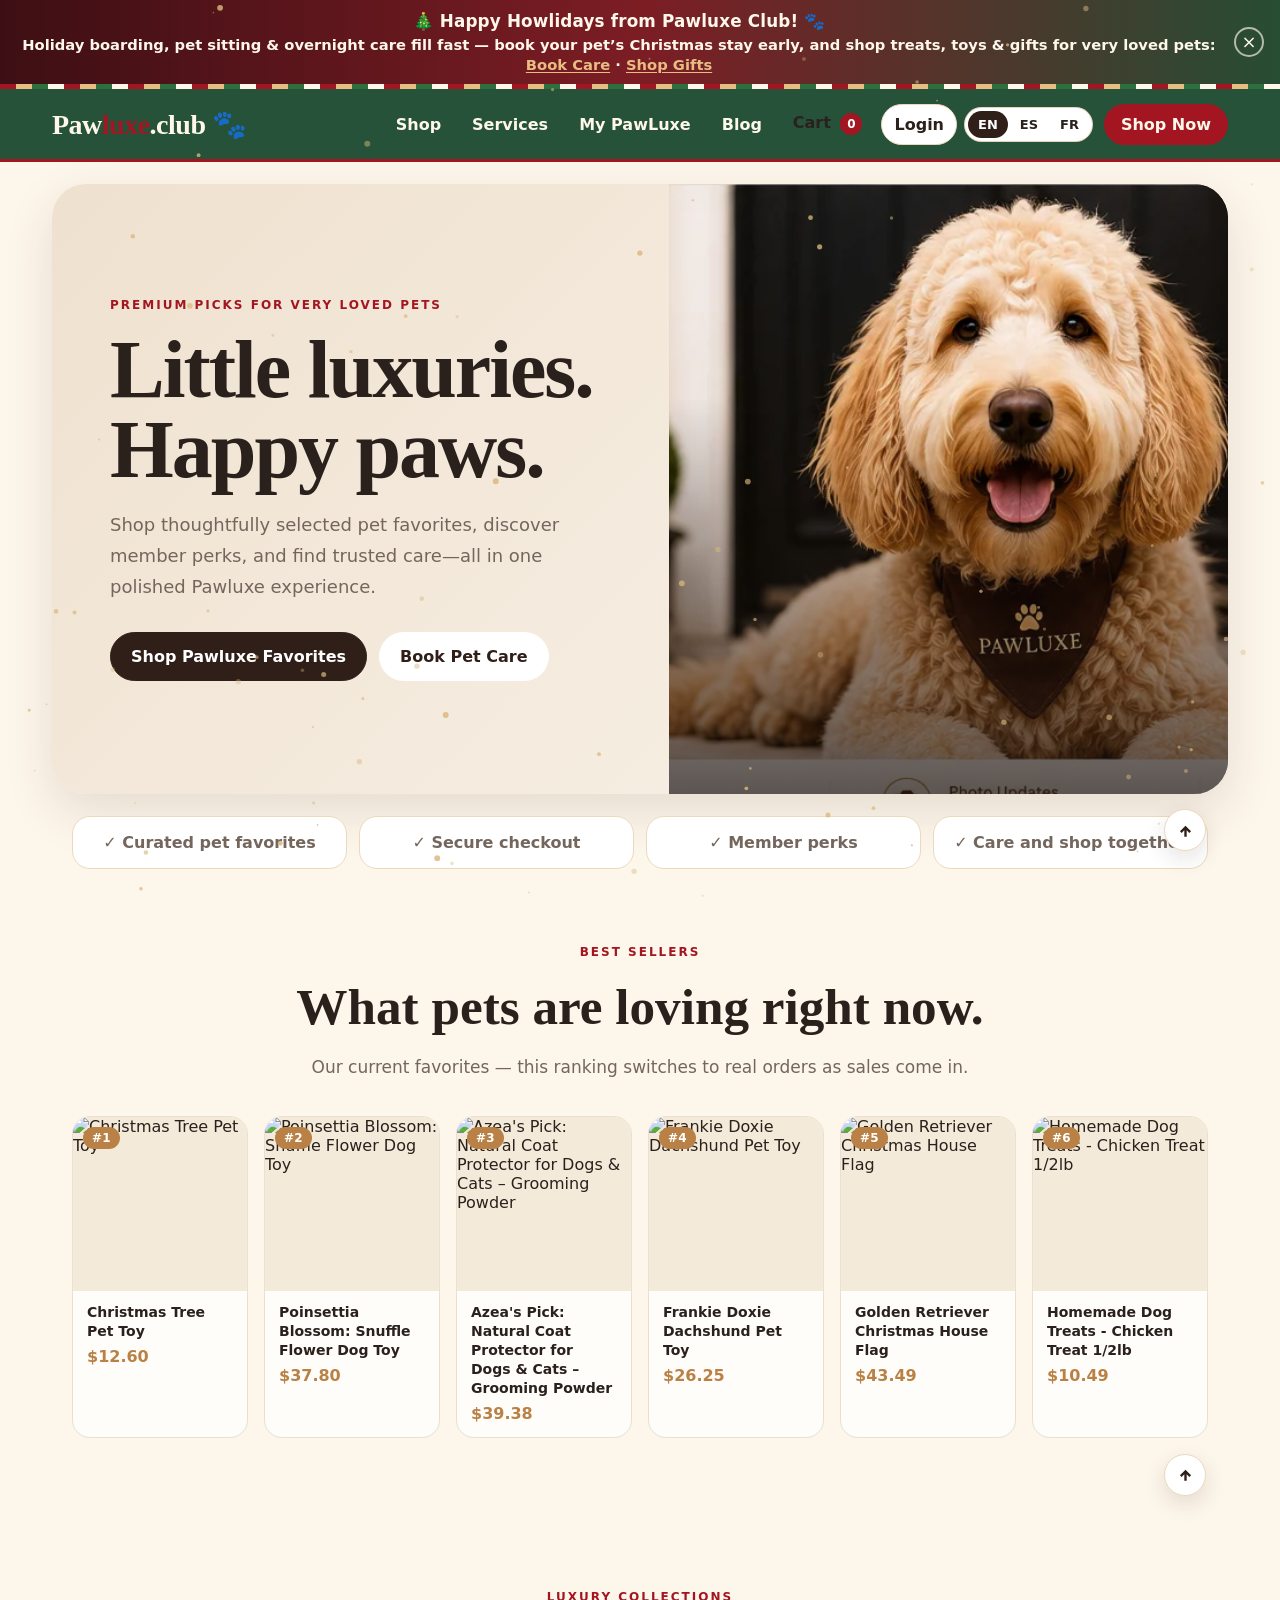
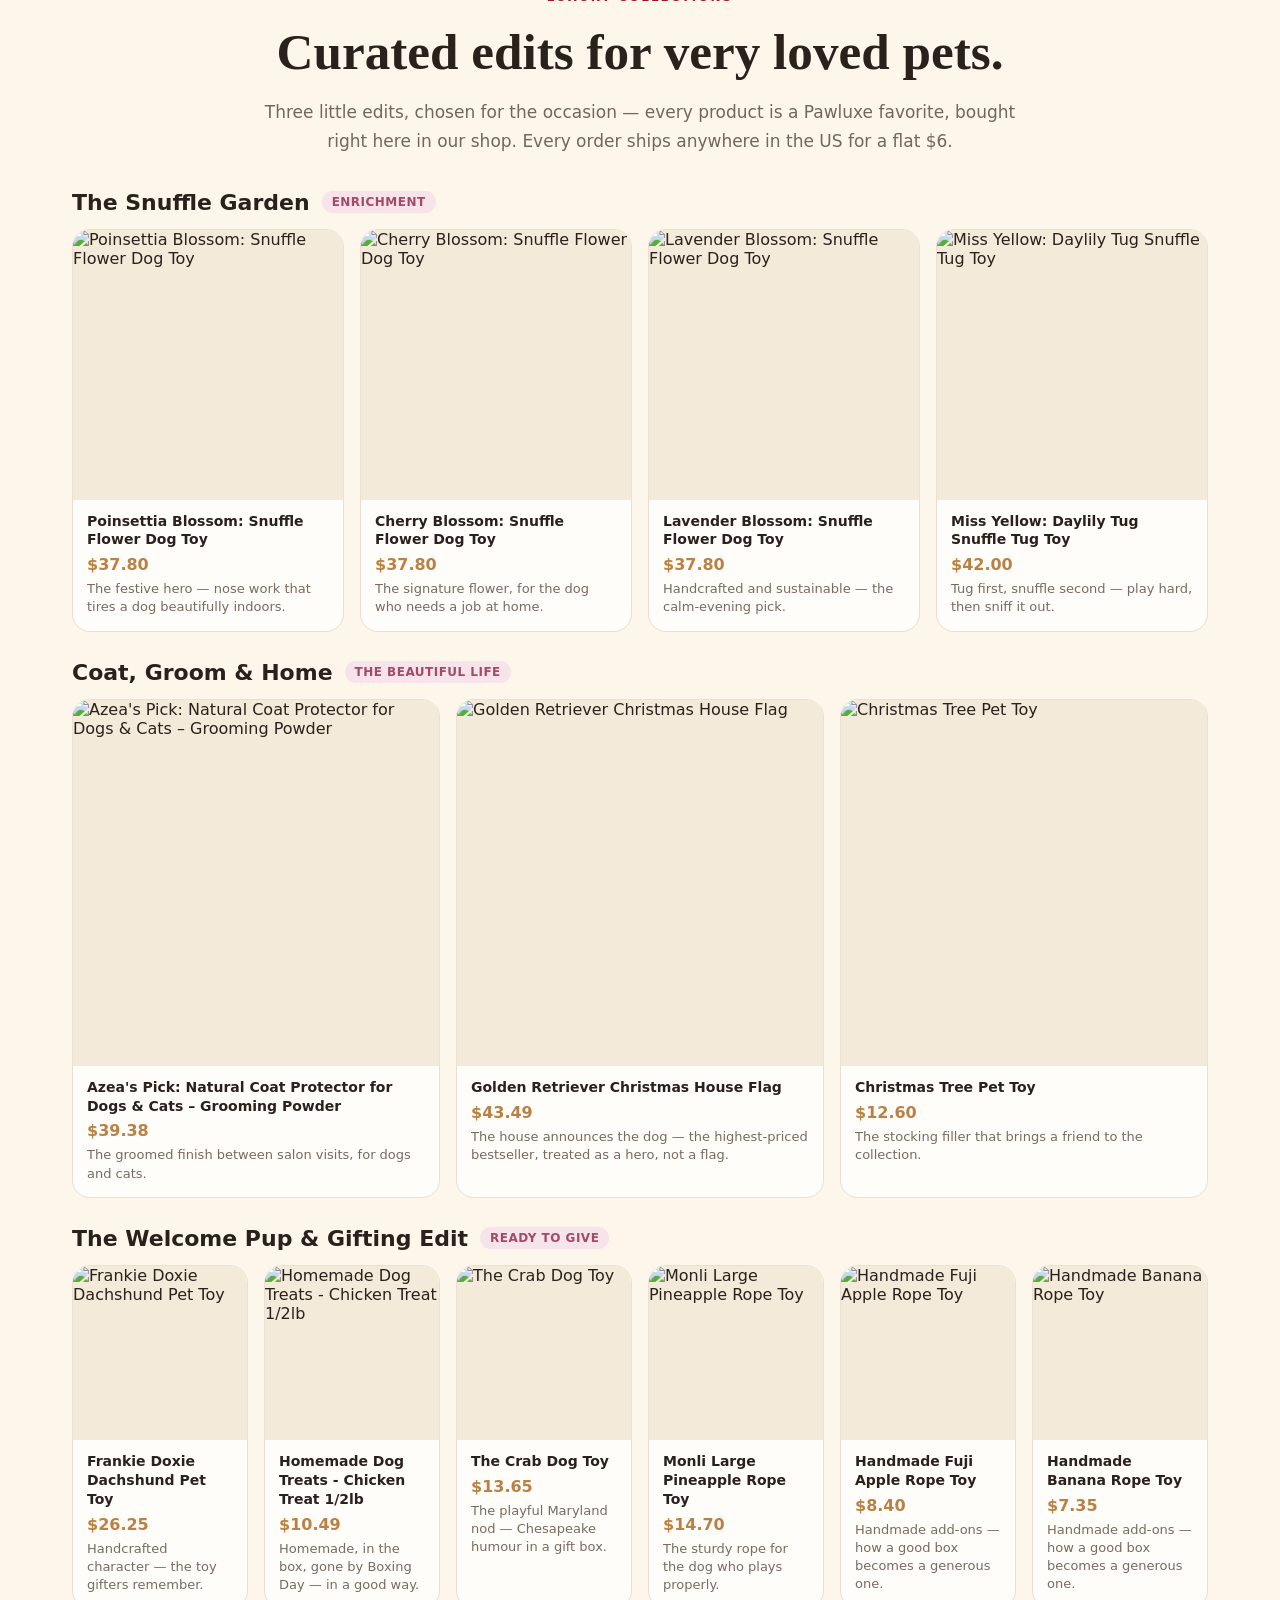
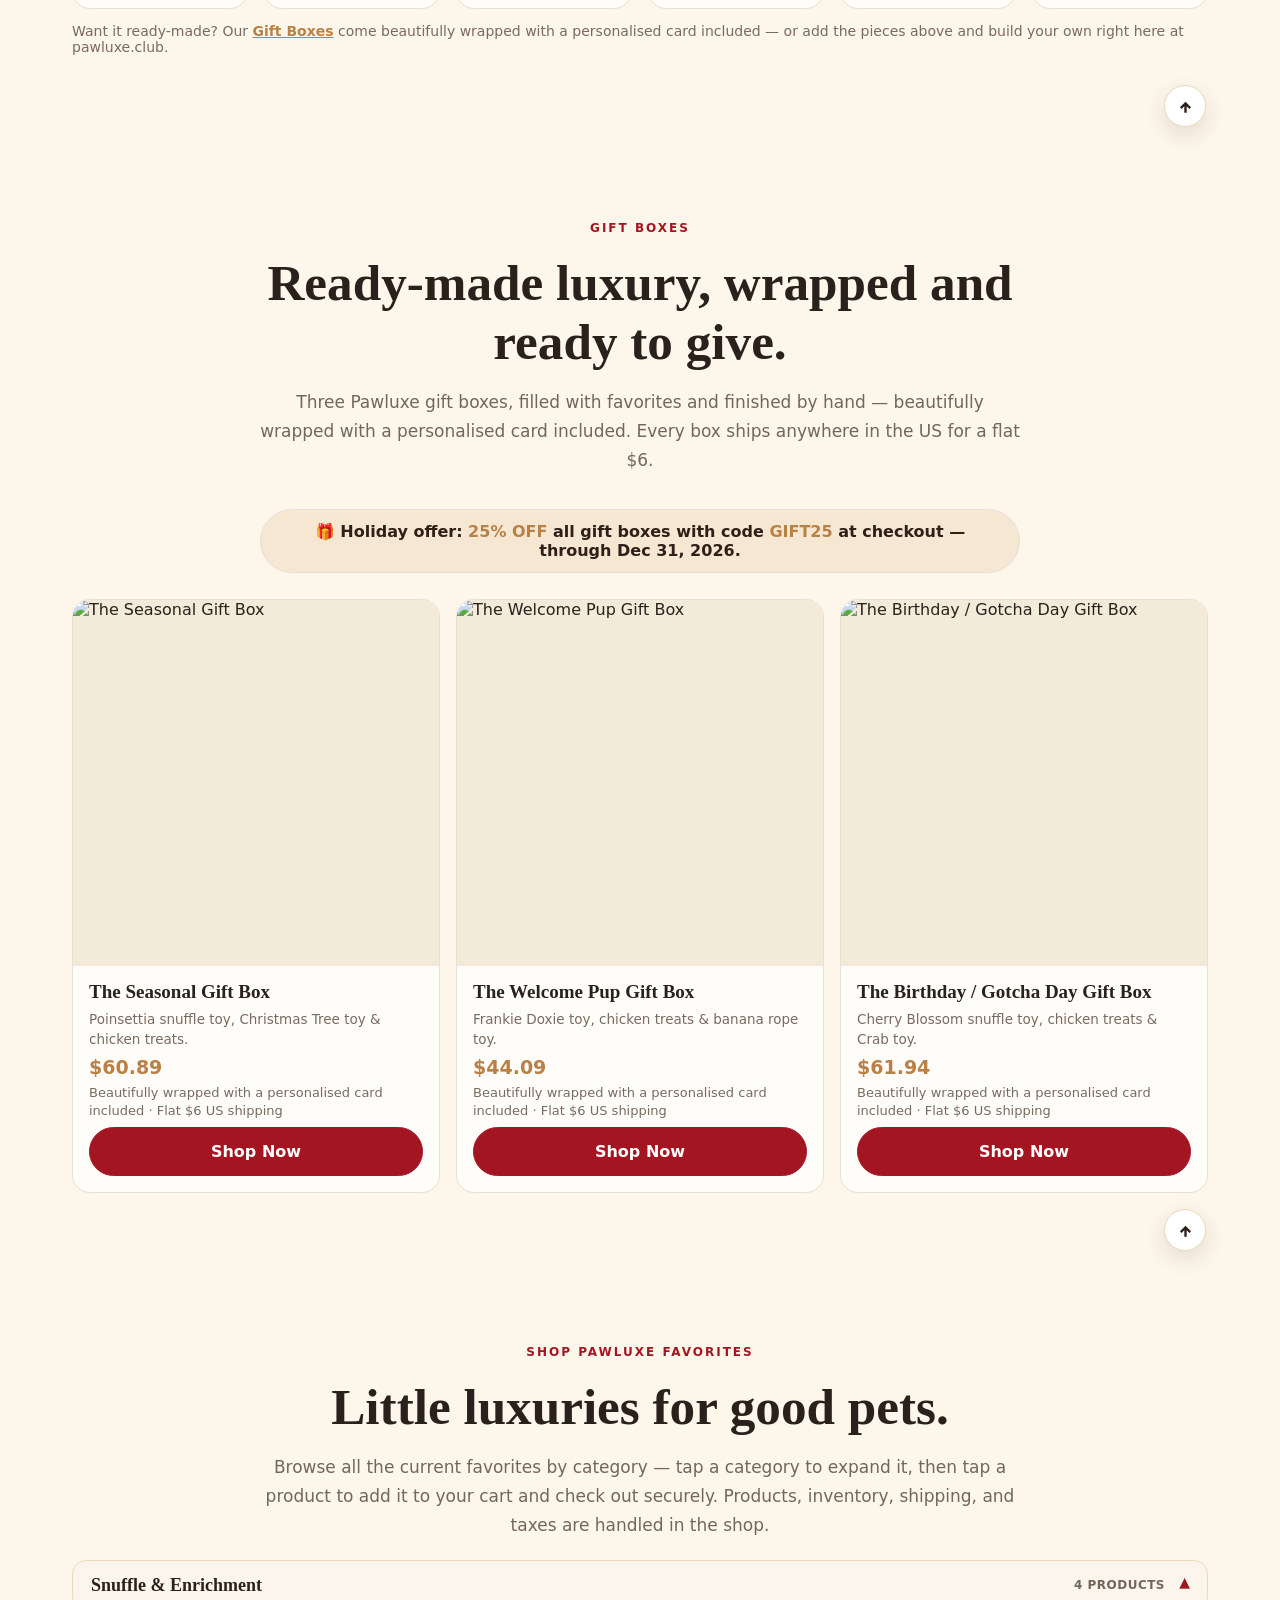
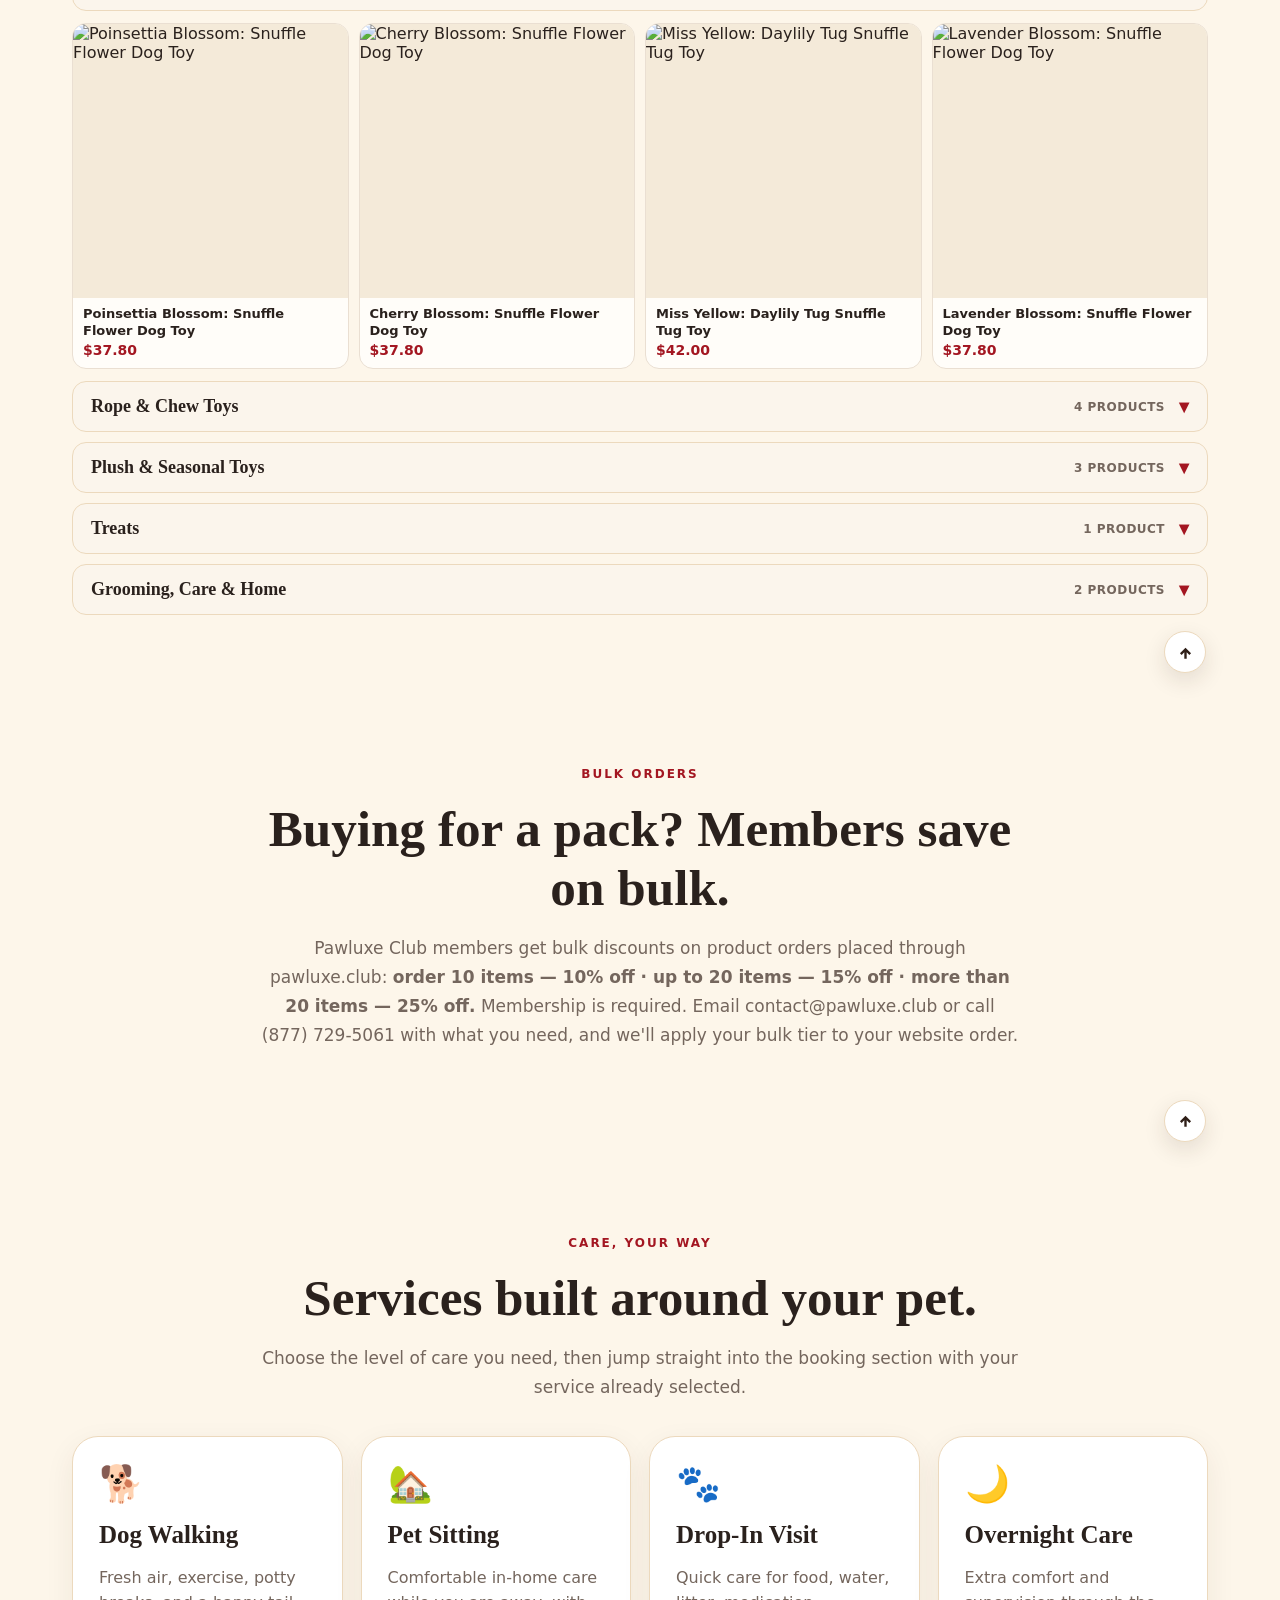
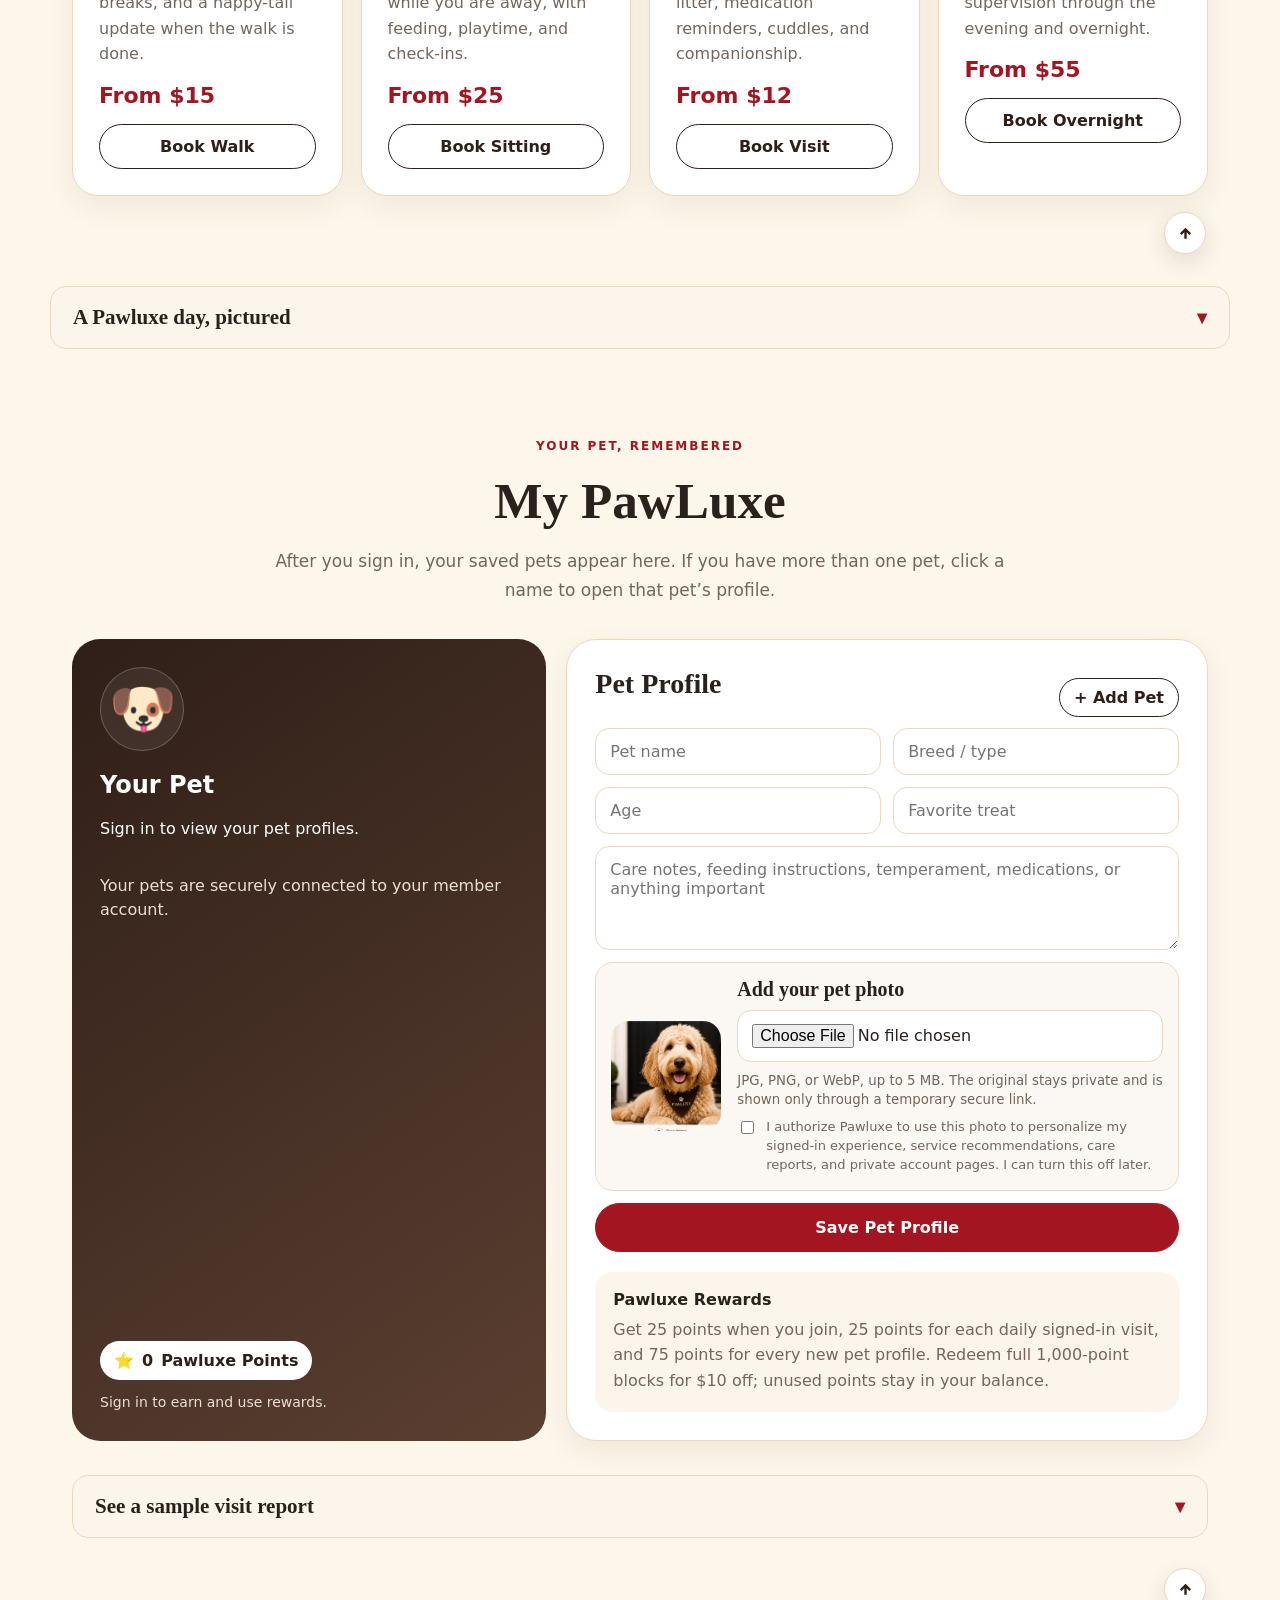
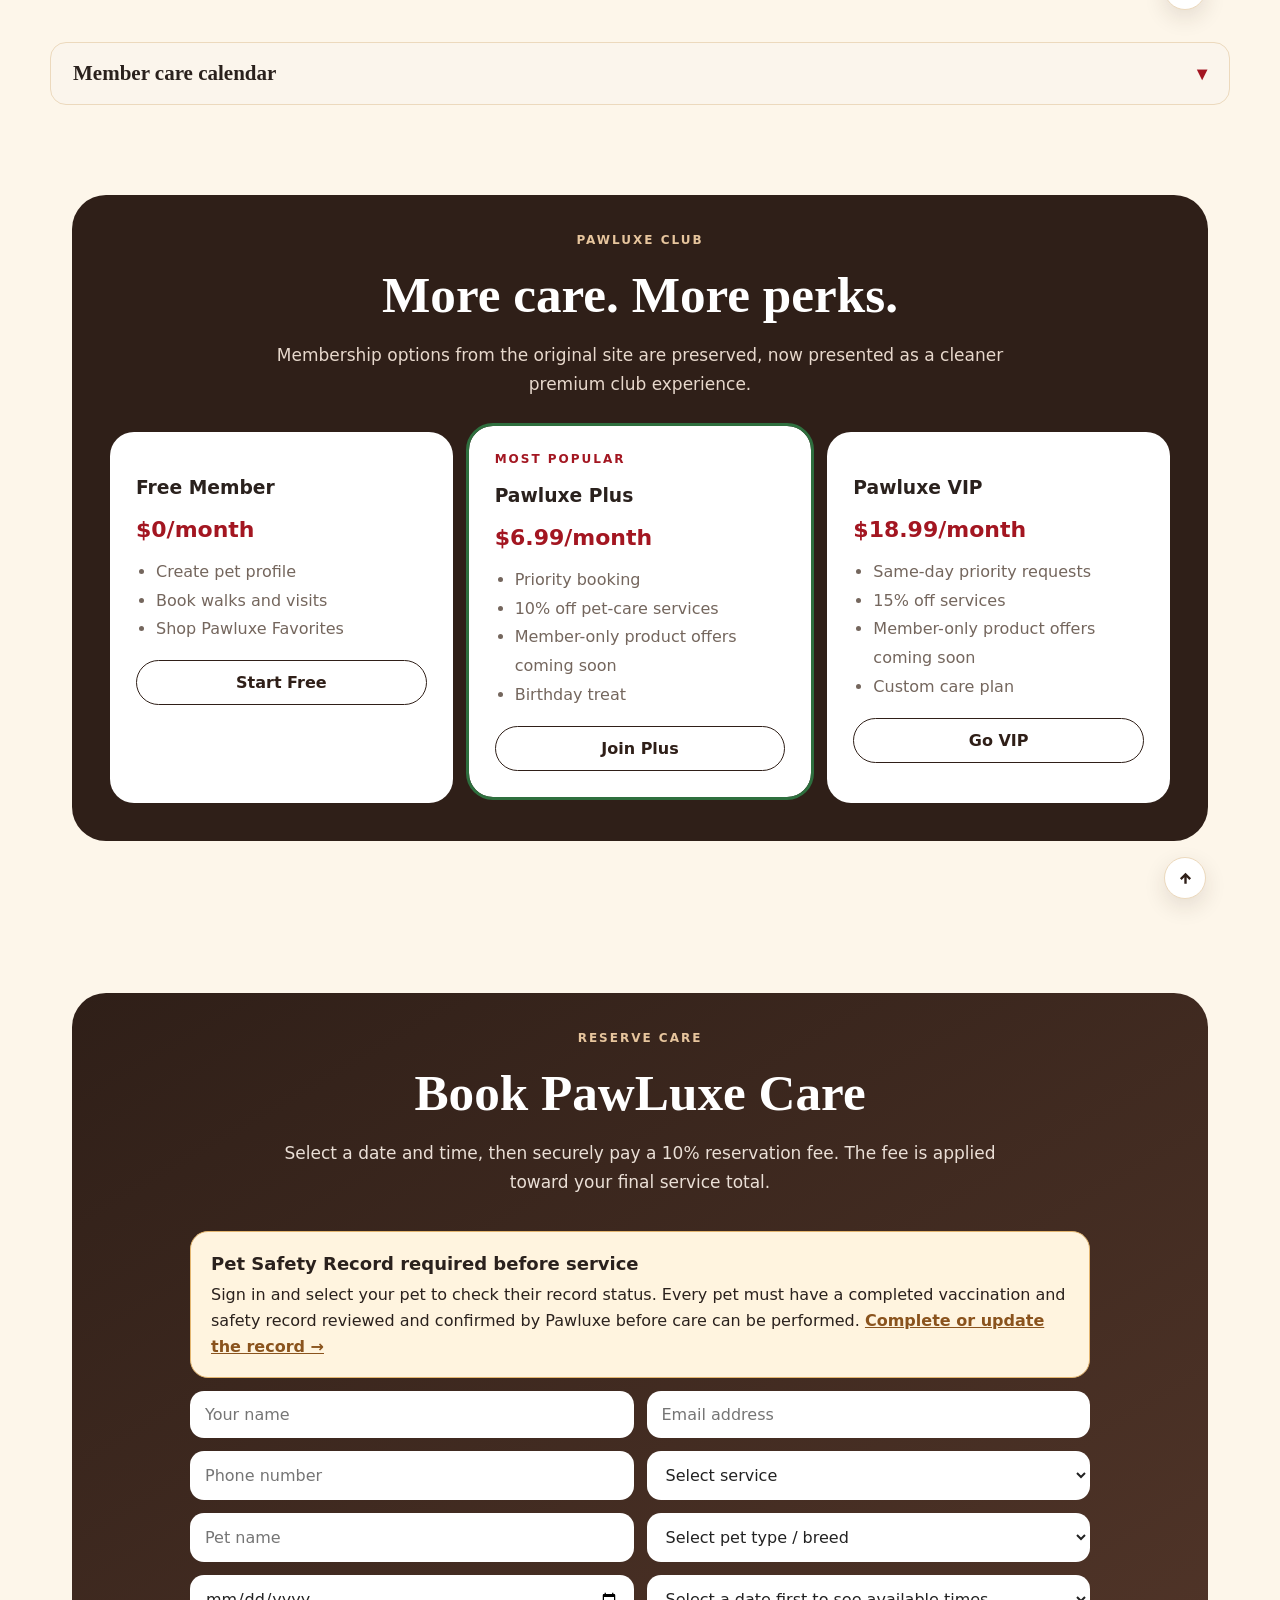
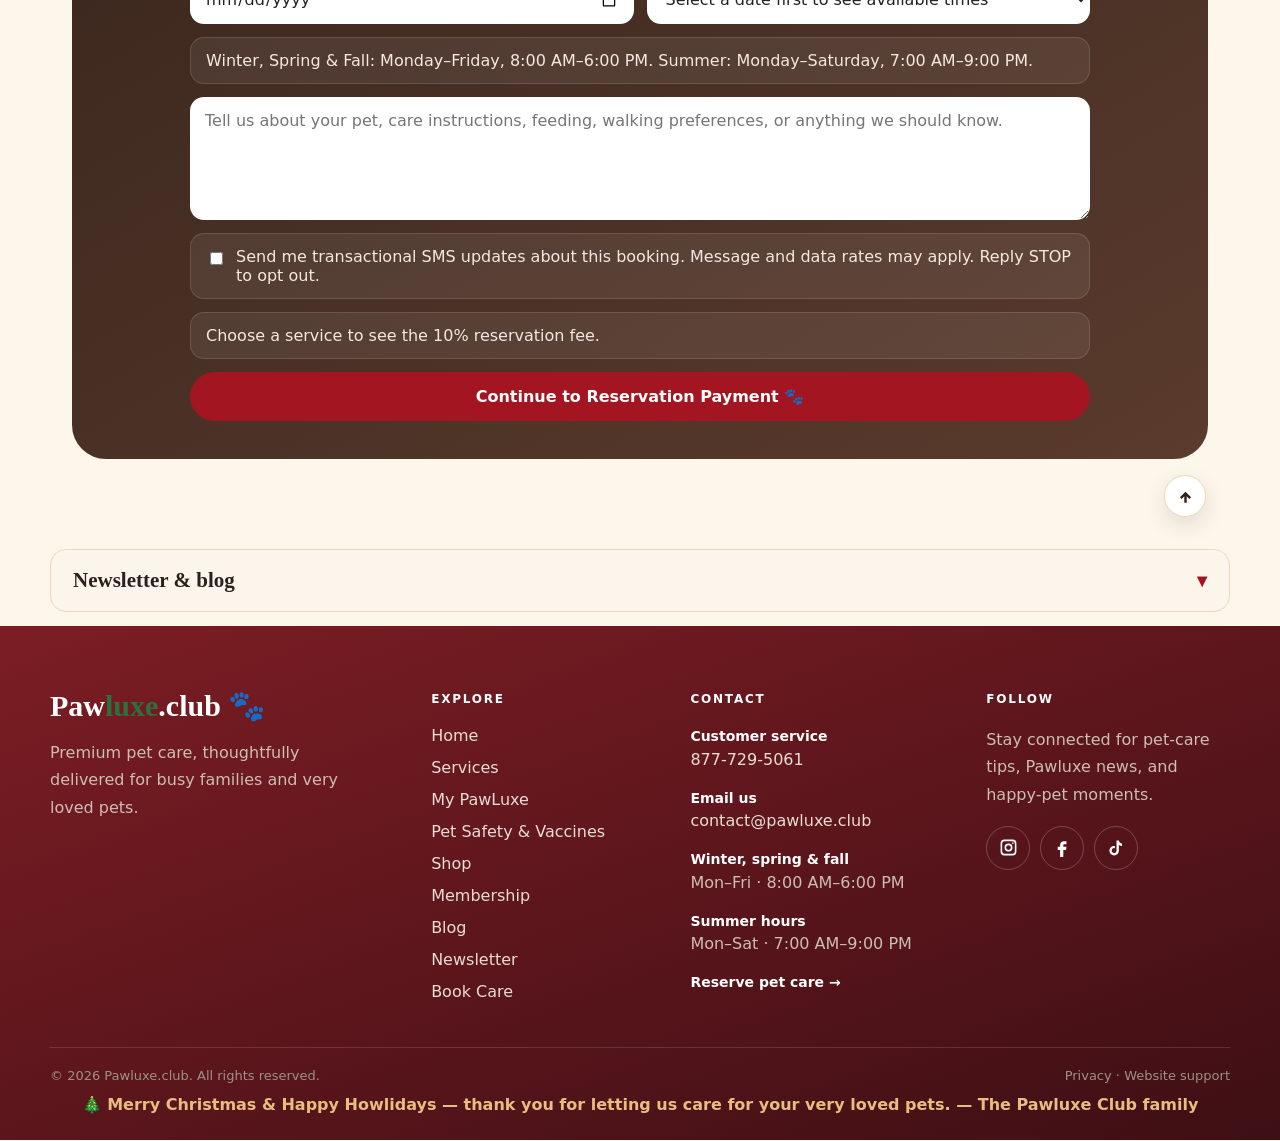
==== commit e07a6369: "Add Gift Boxes section to homepage" ====
--- a/index.html
+++ b/index.html
@@ -118,7 +118,7 @@
 .petPhotoField{grid-column:1/-1;display:grid;grid-template-columns:110px 1fr;gap:16px;align-items:center;padding:15px;border:1px solid var(--line);border-radius:18px;background:#fbf7f2}.petPhotoPreview{width:110px;height:110px;border-radius:18px;object-fit:cover;background:#eadfd4}.petPhotoCopy{display:grid;gap:9px}.petPhotoCopy strong{font-family:Georgia,serif;font-size:20px}.petPhotoCopy small{color:var(--muted);line-height:1.45}.photoConsent{display:flex;gap:9px;align-items:flex-start;color:var(--muted);font-size:13px;line-height:1.45}.photoConsent input{margin-top:3px}@media(max-width:560px){.petPhotoField{grid-template-columns:1fr}.petPhotoPreview{width:100%;height:210px}}
 .memberPersonalized .personalizedJourney{display:none}.fletcherPersonalized .personalizedJourney{display:block}.memberPersonalized #mypawluxe .petCard{background-image:none}.fletcherPersonalized #mypawluxe .petCard{background-image:linear-gradient(145deg,rgba(47,31,24,.92),rgba(91,63,49,.78)),url('assets/personalized/bailey-visit.webp')}.petAvatar{background-size:cover;background-position:center}.selectedPetContext{display:none;align-items:center;gap:12px;width:max-content;max-width:100%;margin:18px auto 0;padding:9px 14px 9px 9px;border:1px solid var(--line);border-radius:999px;background:rgba(255,255,255,.92);box-shadow:0 8px 24px rgba(64,43,30,.08);text-align:left;color:var(--ink)}.memberPersonalized .selectedPetContext{display:inline-flex}.selectedPetContext img{width:48px;height:48px;border-radius:50%;object-fit:cover;background:#eadfd4;flex:0 0 auto}.selectedPetContext span{display:block;color:var(--muted);font-size:12px;line-height:1.35}.selectedPetContext strong{display:block;font-size:14px;line-height:1.35}.membership .selectedPetContext,.bookingShell .selectedPetContext{border-color:#ffffff35;background:rgba(255,255,255,.96)}.journeyCard.selectedPetJourney{outline:4px solid var(--gold);outline-offset:3px}@media(max-width:560px){.selectedPetContext{border-radius:20px}.selectedPetContext img{width:42px;height:42px}}
 </style>
-<link rel="stylesheet" href="/seasonal-theme.css?v=2"><link rel="stylesheet" href="/bestsellers.css"><link rel="stylesheet" href="/collections.css"><style id="streamline-css">
+<link rel="stylesheet" href="/seasonal-theme.css?v=2"><link rel="stylesheet" href="/bestsellers.css"><link rel="stylesheet" href="/collections.css"><link rel="stylesheet" href="/giftboxes.css"><style id="streamline-css">
 /* Streamlined homepage (additive only): folded secondary sections, grouped footer, mobile minimization */
 details.fold>summary{list-style:none;cursor:pointer;box-sizing:border-box;max-width:1180px;margin:14px auto;padding:18px 22px;display:flex;align-items:center;justify-content:space-between;gap:14px;background:#fbf5ec;border:1px solid var(--line,#e7dccb);border-radius:16px;font-family:Georgia,serif;font-size:21px;font-weight:700;color:inherit}
 details.fold>summary::-webkit-details-marker{display:none}
@@ -171,7 +171,7 @@
 <section class="hero"><div class="heroCard"><div class="heroCopy"><div class="eyebrow">Premium picks for very loved pets</div><h1>Little luxuries.<br>Happy paws.</h1><p>Shop thoughtfully selected pet favorites, discover member perks, and find trusted care—all in one polished Pawluxe experience.</p><div class="actions"><a class="btn" href="#shop">Shop Pawluxe Favorites</a><a class="btn light" href="#book">Book Pet Care</a></div></div><div class="heroVisual" id="petHeroRotator" aria-label="Pawluxe premium pet care"><img class="defaultHeroImage" src="assets/hero/default-hero.webp" alt="Happy dog enjoying the Pawluxe premium pet-care experience" width="640" height="530" fetchpriority="high"><img class="petHeroSlide active" src="assets/pets/luna-test.webp" alt="Generated test portrait of Luna, a Golden Retriever" width="1400" height="933" loading="lazy"><img class="petHeroSlide" src="assets/pets/milo-test.webp" alt="Generated test portrait of Milo, a French Bulldog" width="1400" height="933" loading="lazy"><img class="petHeroSlide" src="assets/pets/bailey-test.webp" alt="Generated test portrait of Bailey, a Goldendoodle" width="1400" height="933" loading="lazy"><div class="petHeroSpotlight" aria-live="polite"><div><span class="petHeroKicker">Pawluxe pet spotlight</span><strong id="petHeroName">Meet Luna</strong><span id="petHeroBreed">Golden Retriever · Test portrait</span></div><button id="petHeroToggle" class="petHeroToggle" type="button" aria-label="Pause pet photo rotation">Pause</button></div><div class="petHeroDots" aria-label="Choose featured pet"><button class="active" type="button" data-pet-slide="0" aria-label="Show Luna" aria-pressed="true"></button><button type="button" data-pet-slide="1" aria-label="Show Milo" aria-pressed="false"></button><button type="button" data-pet-slide="2" aria-label="Show Bailey" aria-pressed="false"></button></div></div></div></section>
 <section class="trust" aria-label="Shopping benefits"><div>✓ Curated pet favorites</div><div>✓ Secure checkout</div><div>✓ Member perks</div><div>✓ Care and shop together</div></section>
 <section class="section" id="bestSellers"><div class="sectionHead"><div class="eyebrow">Best sellers</div><h2>What pets are loving right now.</h2><p id="bestSellersNote">Our current favorites — this ranking switches to real orders as sales come in.</p></div><div class="bsGrid" id="bestSellersGrid"></div></section>
-<section class="section" id="luxuryCollections"><div class="sectionHead"><div class="eyebrow">Luxury Collections</div><h2>Curated edits for very loved pets.</h2><p>Three little edits, chosen for the occasion — every product is a Pawluxe favorite, bought right here in our shop. Every order ships anywhere in the US for a flat $6.</p></div><div class="colBlock"><div class="colHead"><h3>The Snuffle Garden</h3><span class="colTag">Enrichment</span></div><div class="colGrid" id="colGridSnuffle"></div></div><div class="colBlock"><div class="colHead"><h3>Coat, Groom &amp; Home</h3><span class="colTag">The Beautiful Life</span></div><div class="colGrid" id="colGridGroom"></div></div><div class="colBlock"><div class="colHead"><h3>The Welcome Pup &amp; Gifting Edit</h3><span class="colTag">Ready to Give</span></div><div class="colGrid" id="colGridGifting"></div><p class="colNote">Putting a gift box together? Gift boxes are bought through this website’s shop — add the pieces above and check out right here at pawluxe.club.</p></div></section><section class="section" id="shop"><div class="sectionHead"><div class="eyebrow">Shop Pawluxe Favorites</div><h2>Little luxuries for good pets.</h2><p>Browse all the current favorites by category — tap a category to expand it, then tap a product to add it to your cart and check out securely. Products, inventory, shipping, and taxes are handled in the shop.</p></div><div class="shopCats" id="shopFavoritesGrid"></div><script data-cfasync="false" src="https://app.ecwid.com/script.js?140961751&data_platform=code" charset="utf-8"></script><script>
+<section class="section" id="luxuryCollections"><div class="sectionHead"><div class="eyebrow">Luxury Collections</div><h2>Curated edits for very loved pets.</h2><p>Three little edits, chosen for the occasion — every product is a Pawluxe favorite, bought right here in our shop. Every order ships anywhere in the US for a flat $6.</p></div><div class="colBlock"><div class="colHead"><h3>The Snuffle Garden</h3><span class="colTag">Enrichment</span></div><div class="colGrid" id="colGridSnuffle"></div></div><div class="colBlock"><div class="colHead"><h3>Coat, Groom &amp; Home</h3><span class="colTag">The Beautiful Life</span></div><div class="colGrid" id="colGridGroom"></div></div><div class="colBlock"><div class="colHead"><h3>The Welcome Pup &amp; Gifting Edit</h3><span class="colTag">Ready to Give</span></div><div class="colGrid" id="colGridGifting"></div><p class="colNote">Want it ready-made? Our <a href="#giftBoxes" style="color:#b98145;font-weight:800;text-decoration:underline">Gift Boxes</a> come beautifully wrapped with a personalised card included — or add the pieces above and build your own right here at pawluxe.club.</p></div></section><section class="section" id="giftBoxes"><div class="sectionHead"><div class="eyebrow">Gift Boxes</div><h2>Ready-made luxury, wrapped and ready to give.</h2><p>Three Pawluxe gift boxes, filled with favorites and finished by hand — beautifully wrapped with a personalised card included. Every box ships anywhere in the US for a flat $6.</p></div><p class="gbOffer">🎁 Holiday offer: <strong>25% OFF</strong> all gift boxes with code <strong>GIFT25</strong> at checkout — through Dec 31, 2026.</p><div class="gbGrid"><div class="gbCard"><img src="https://d2j6dbq0eux0bg.cloudfront.net/images/140961751/products/878580800/6419522443.jpg" alt="The Seasonal Gift Box" loading="lazy"><div class="gbBody"><span class="gbName">The Seasonal Gift Box</span><span class="gbContents">Poinsettia snuffle toy, Christmas Tree toy &amp; chicken treats.</span><span class="gbPrice">$60.89</span><span class="gbNote">Beautifully wrapped with a personalised card included · Flat $6 US shipping</span><a class="btn gold gbBtn" href="https://shop.pawluxe.club/products/the-seasonal-gift-box">Shop Now</a></div></div><div class="gbCard"><img src="https://d2j6dbq0eux0bg.cloudfront.net/images/140961751/products/878568994/6419520185.jpg" alt="The Welcome Pup Gift Box" loading="lazy"><div class="gbBody"><span class="gbName">The Welcome Pup Gift Box</span><span class="gbContents">Frankie Doxie toy, chicken treats &amp; banana rope toy.</span><span class="gbPrice">$44.09</span><span class="gbNote">Beautifully wrapped with a personalised card included · Flat $6 US shipping</span><a class="btn gold gbBtn" href="https://shop.pawluxe.club/products/the-welcome-pup-gift-box">Shop Now</a></div></div><div class="gbCard"><img src="https://d2j6dbq0eux0bg.cloudfront.net/images/140961751/products/878890879/6427912200.jpg" alt="The Birthday / Gotcha Day Gift Box" loading="lazy"><div class="gbBody"><span class="gbName">The Birthday / Gotcha Day Gift Box</span><span class="gbContents">Cherry Blossom snuffle toy, chicken treats &amp; Crab toy.</span><span class="gbPrice">$61.94</span><span class="gbNote">Beautifully wrapped with a personalised card included · Flat $6 US shipping</span><a class="btn gold gbBtn" href="https://shop.pawluxe.club/products/the-birthday-gotcha-day-gift-box">Shop Now</a></div></div></div></section><section class="section" id="shop"><div class="sectionHead"><div class="eyebrow">Shop Pawluxe Favorites</div><h2>Little luxuries for good pets.</h2><p>Browse all the current favorites by category — tap a category to expand it, then tap a product to add it to your cart and check out securely. Products, inventory, shipping, and taxes are handled in the shop.</p></div><div class="shopCats" id="shopFavoritesGrid"></div><script data-cfasync="false" src="https://app.ecwid.com/script.js?140961751&data_platform=code" charset="utf-8"></script><script>
 (function () {
   var wrap = document.getElementById('shopFavoritesGrid');
   if (!wrap) return;
--- a/giftboxes.css
+++ b/giftboxes.css
@@ -0,0 +1,73 @@
+/* Pawluxe Club — Gift Boxes (brand-matched to Luxury Collections) */
+#giftBoxes .gbOffer {
+  max-width: 760px;
+  margin: 0 auto 26px;
+  text-align: center;
+  background: #f6e7d2;
+  border: 1px solid #eadfd2;
+  border-radius: 999px;
+  padding: 12px 22px;
+  font-weight: 800;
+  color: #2f1f18;
+}
+#giftBoxes .gbOffer strong {
+  color: #b98145;
+}
+#giftBoxes .gbGrid {
+  display: grid;
+  grid-template-columns: repeat(auto-fit, minmax(230px, 1fr));
+  gap: 16px;
+}
+#giftBoxes .gbCard {
+  display: flex;
+  flex-direction: column;
+  background: #fffdf9;
+  border: 1px solid #eadfd2;
+  border-radius: 18px;
+  overflow: hidden;
+  color: #2a211d;
+  transition: transform .18s ease, box-shadow .18s ease;
+}
+#giftBoxes .gbCard:hover {
+  transform: translateY(-3px);
+  box-shadow: 0 14px 30px rgba(47, 31, 24, .12);
+}
+#giftBoxes .gbCard img {
+  width: 100%;
+  aspect-ratio: 1 / 1;
+  object-fit: cover;
+  display: block;
+  background: #f4ead9;
+}
+#giftBoxes .gbBody {
+  display: flex;
+  flex-direction: column;
+  gap: 6px;
+  padding: 14px 16px 16px;
+  flex: 1;
+}
+#giftBoxes .gbName {
+  font-family: Georgia, serif;
+  font-size: 19px;
+  line-height: 1.3;
+  font-weight: 700;
+}
+#giftBoxes .gbContents {
+  font-size: 13.5px;
+  line-height: 1.45;
+  color: #7a6a5f;
+}
+#giftBoxes .gbPrice {
+  font-size: 19px;
+  font-weight: 800;
+  color: #b98145;
+}
+#giftBoxes .gbNote {
+  font-size: 13px;
+  line-height: 1.45;
+  color: #7a6a5f;
+}
+#giftBoxes .gbBtn {
+  margin-top: auto;
+  width: 100%;
+}
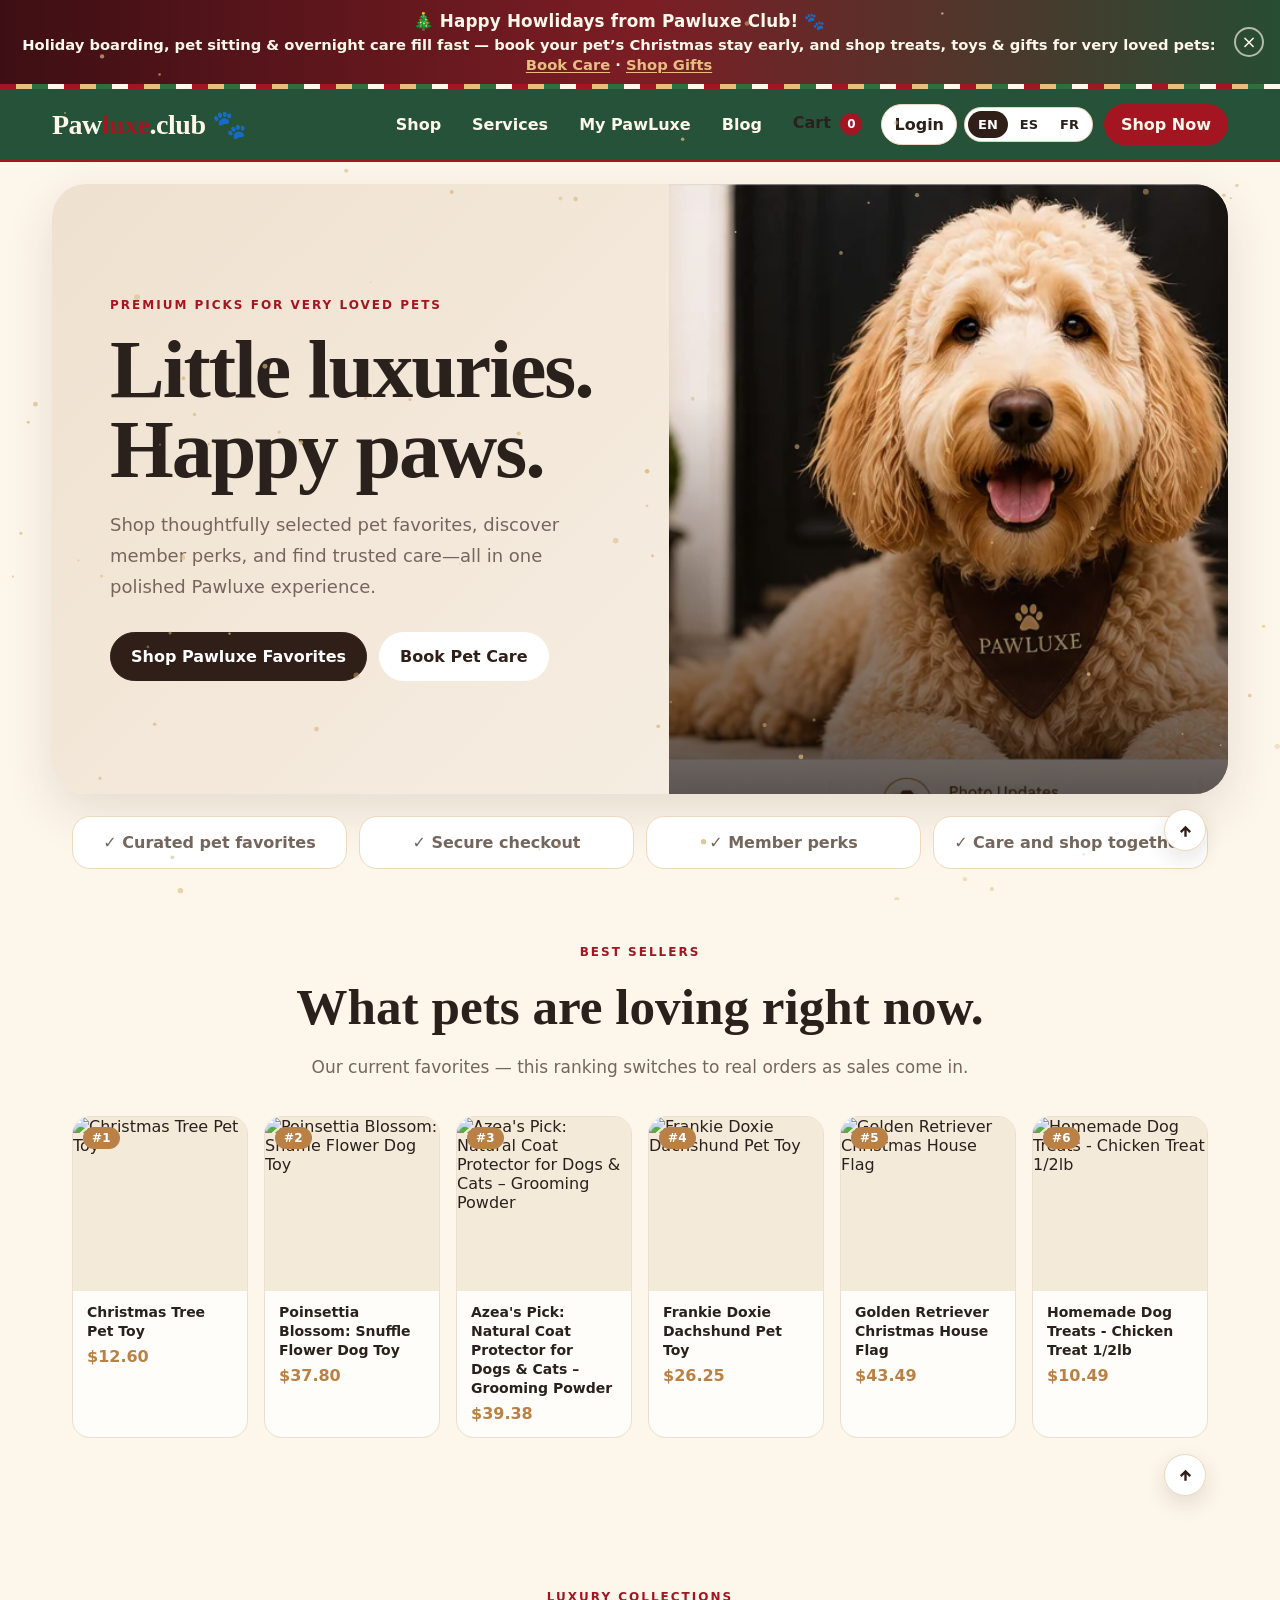
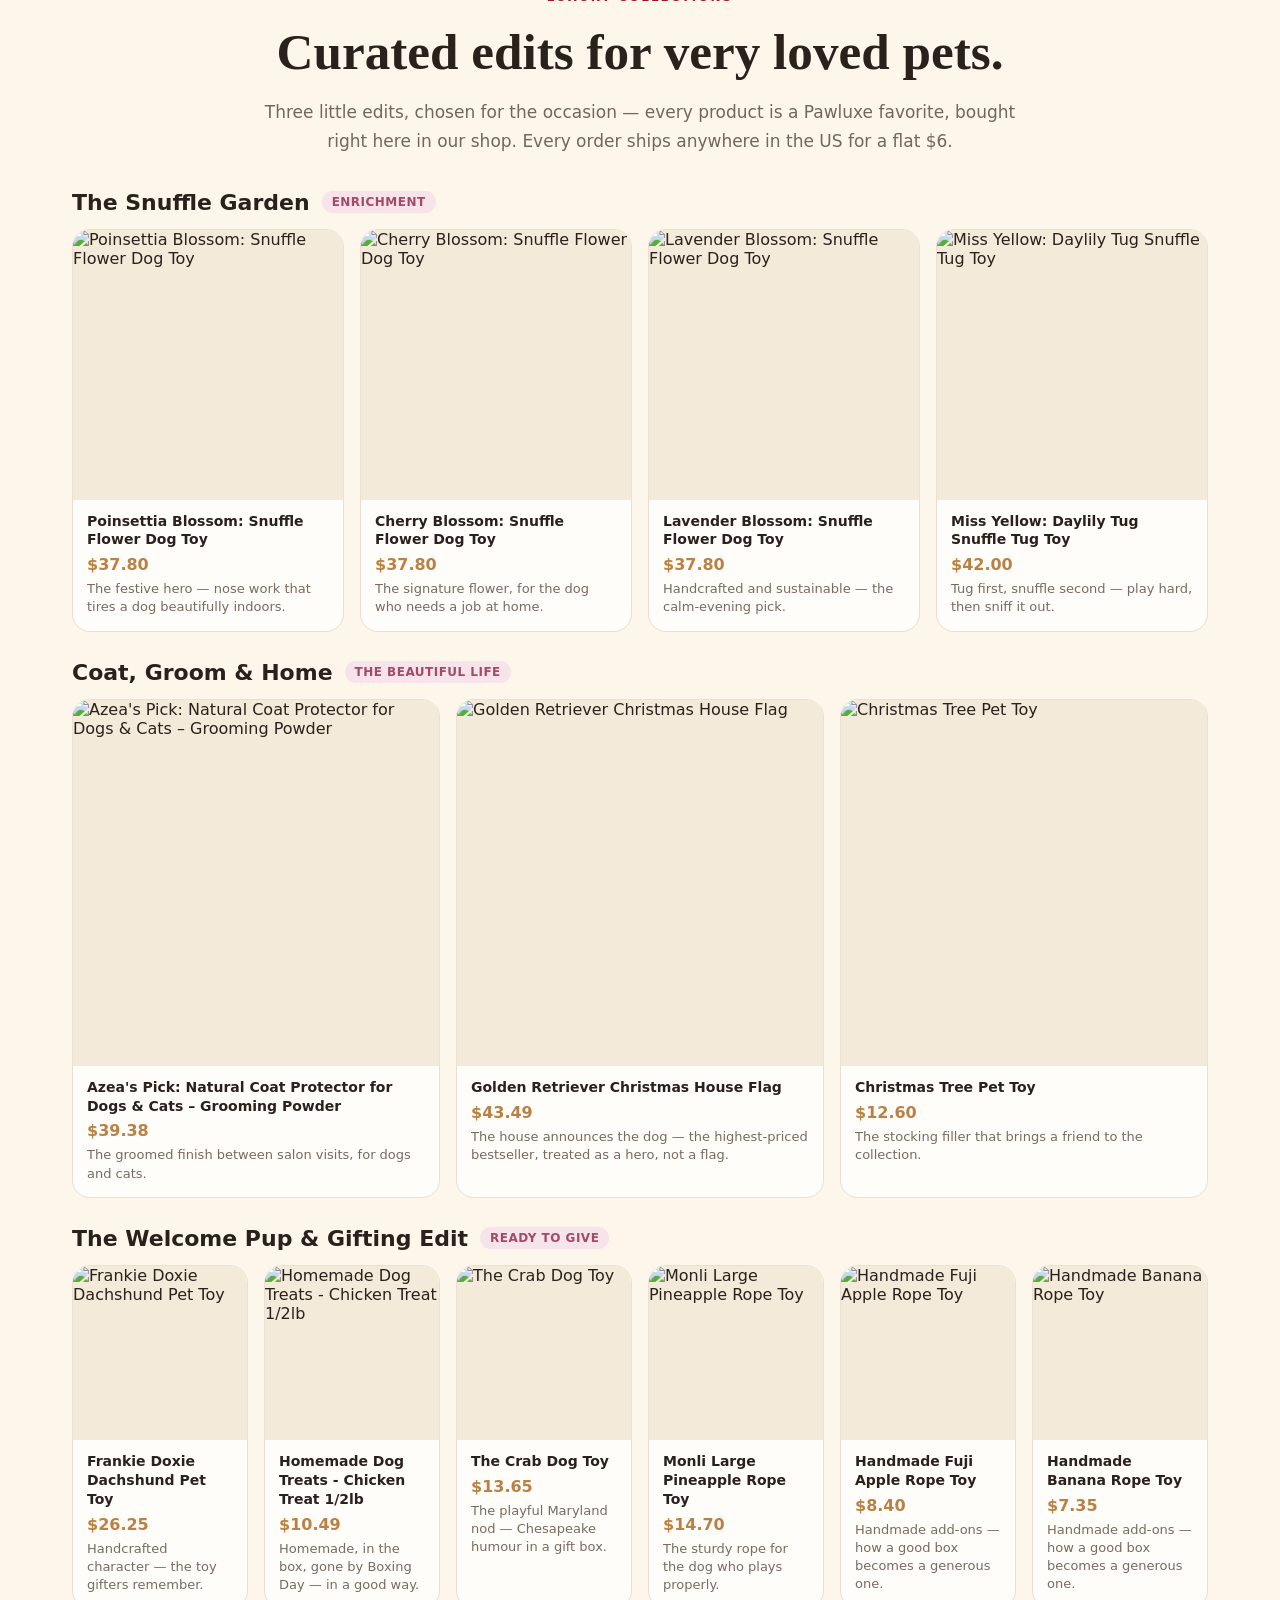
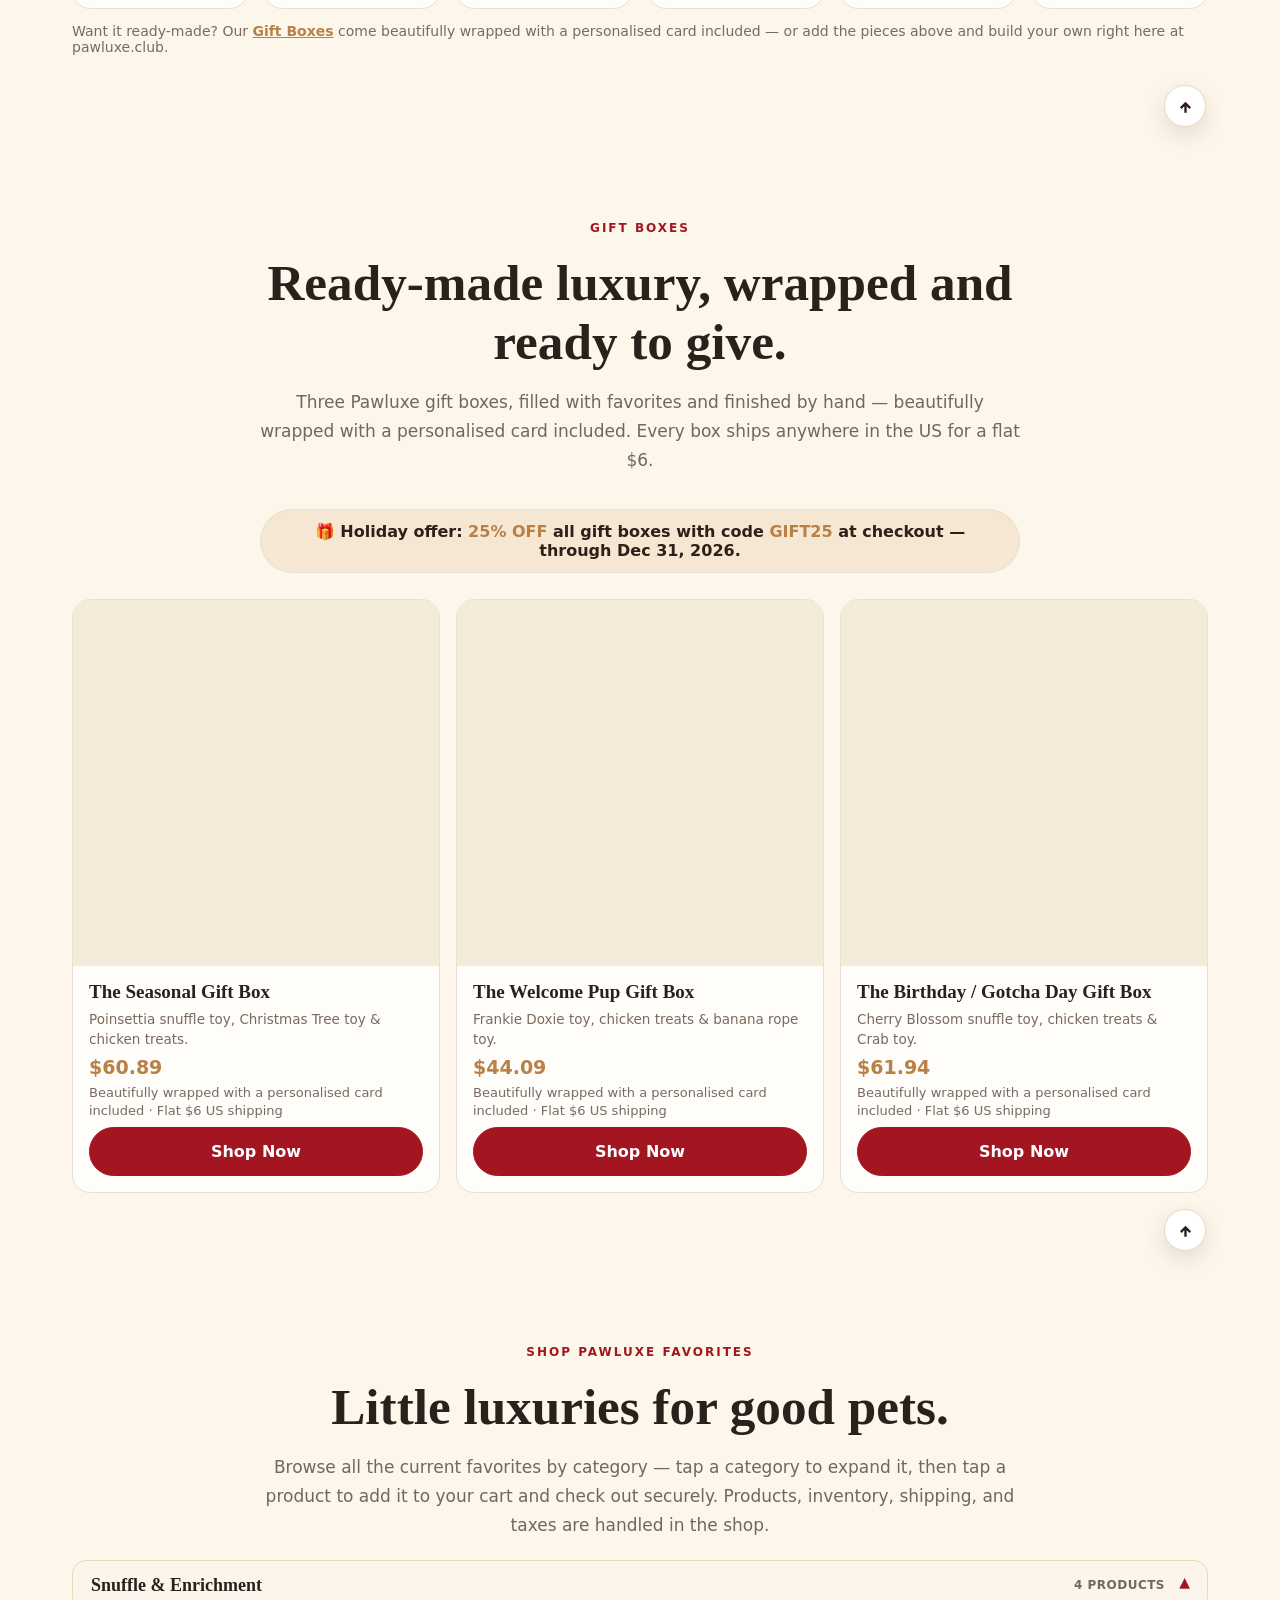
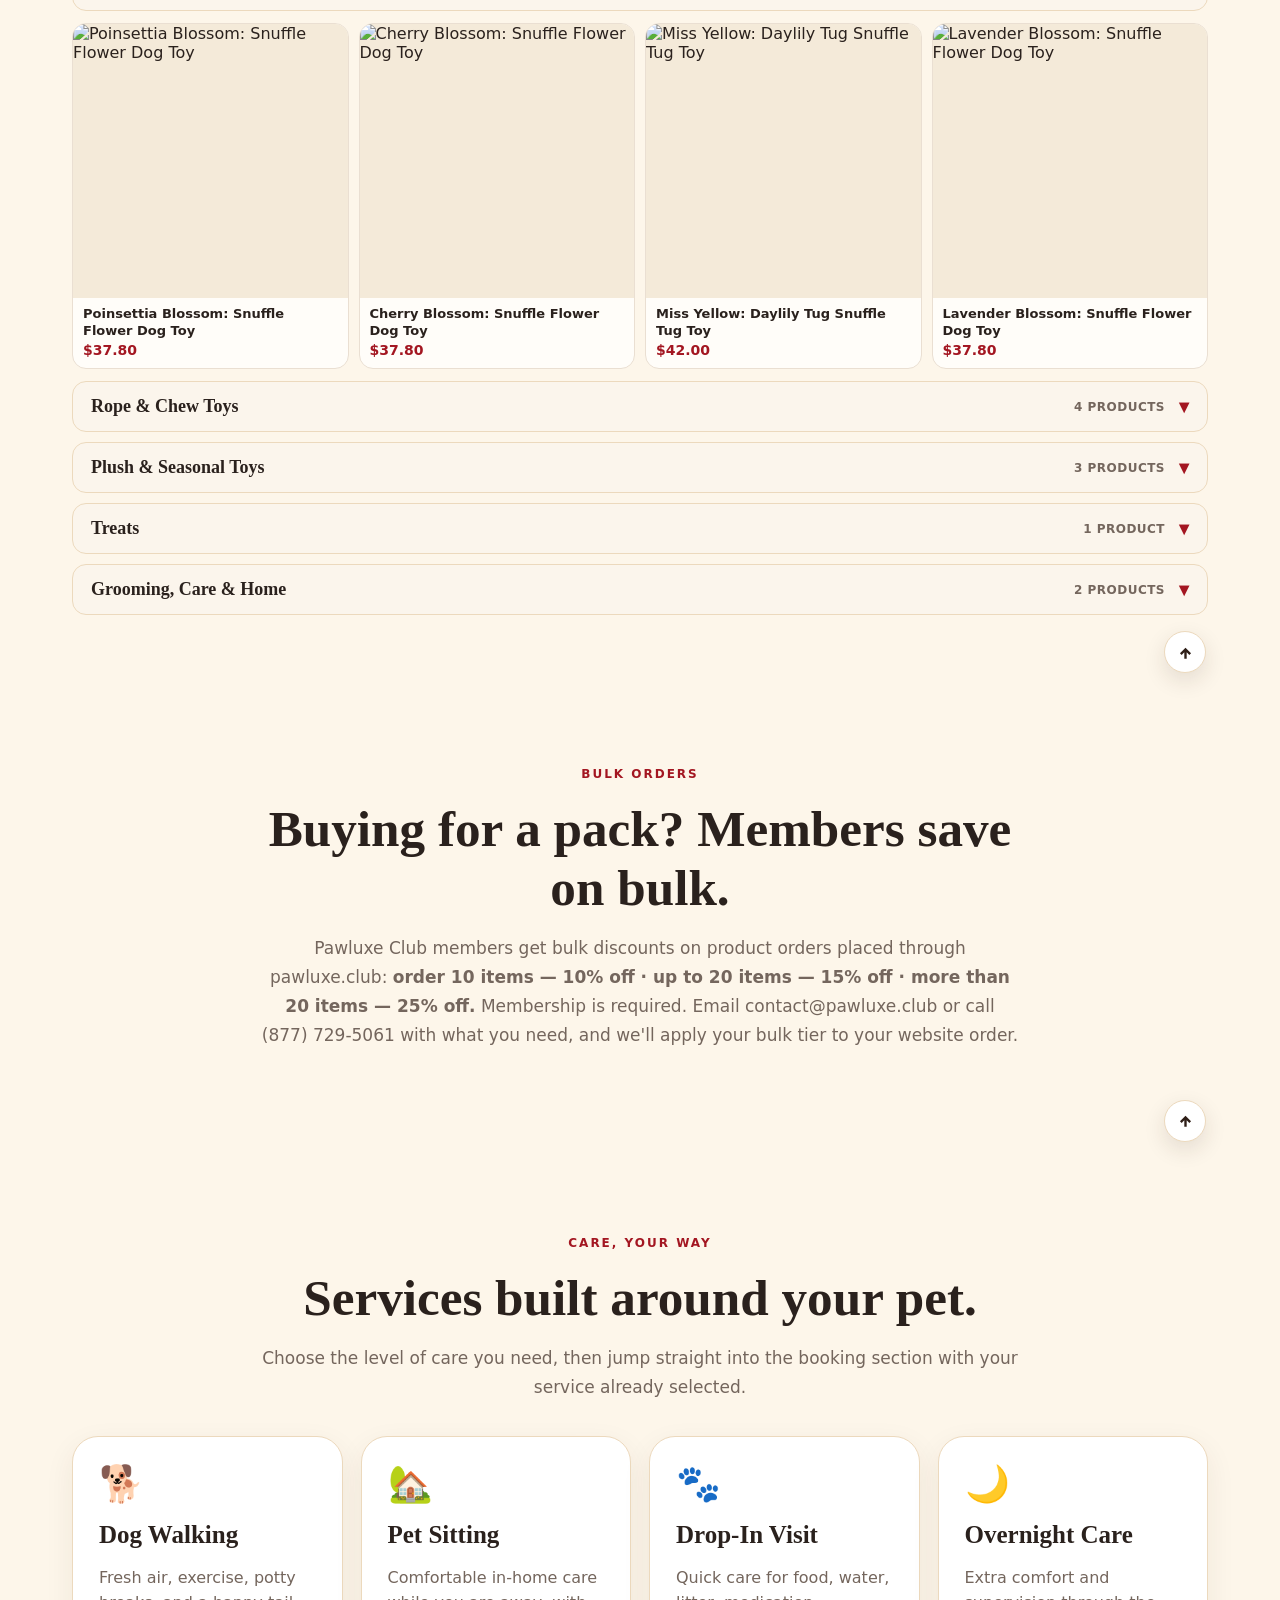
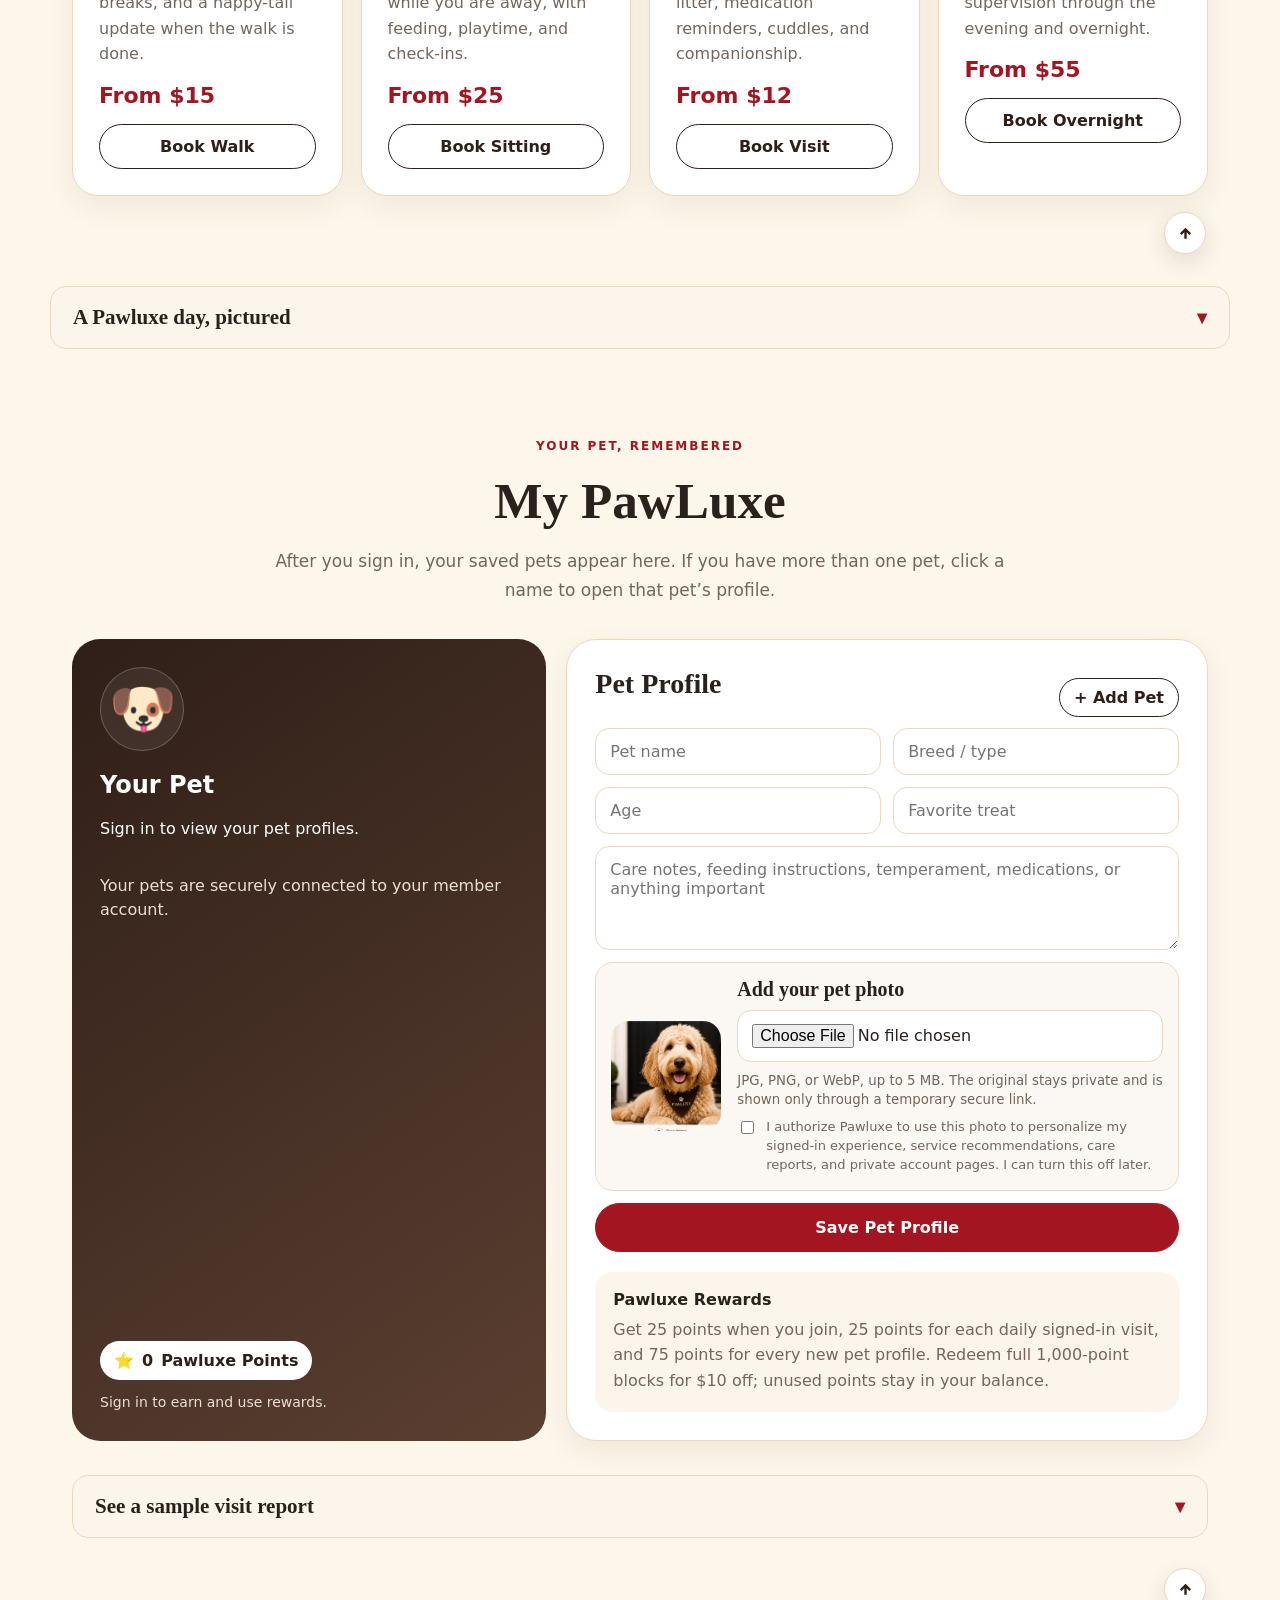
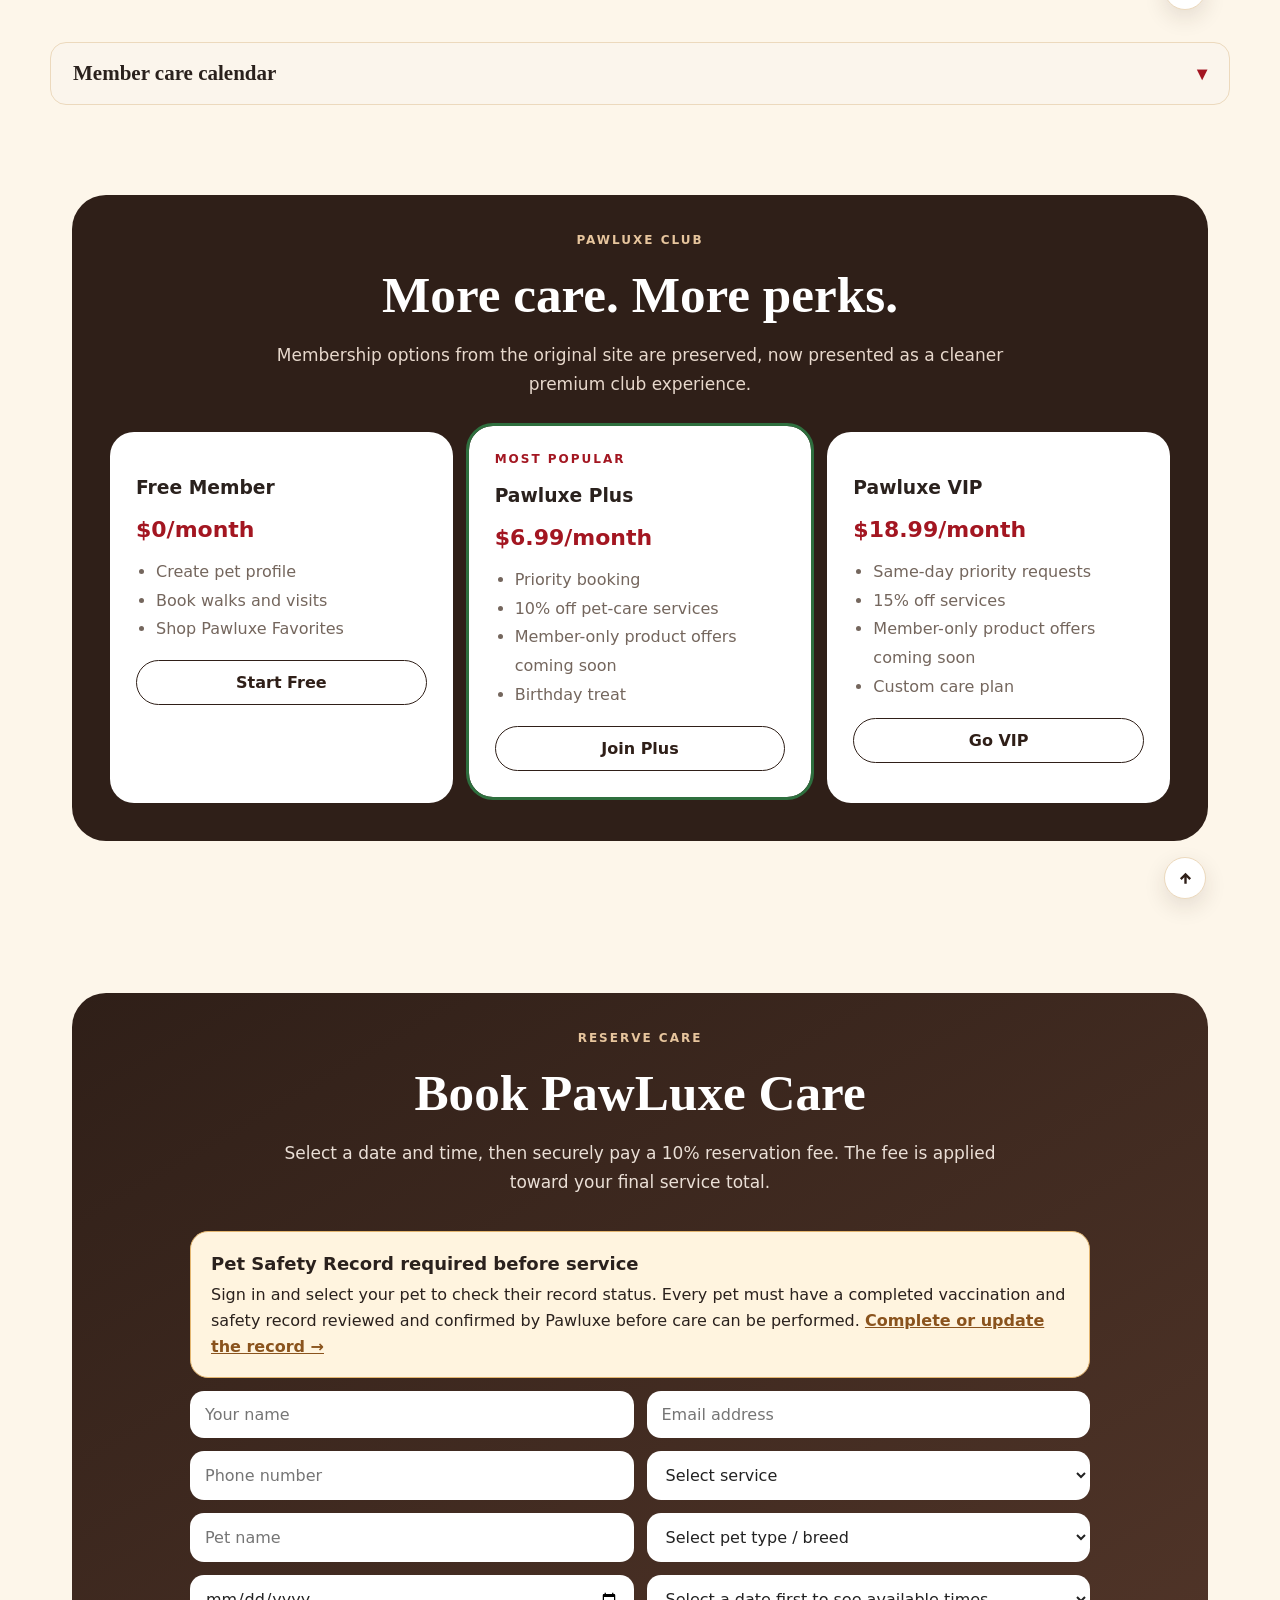
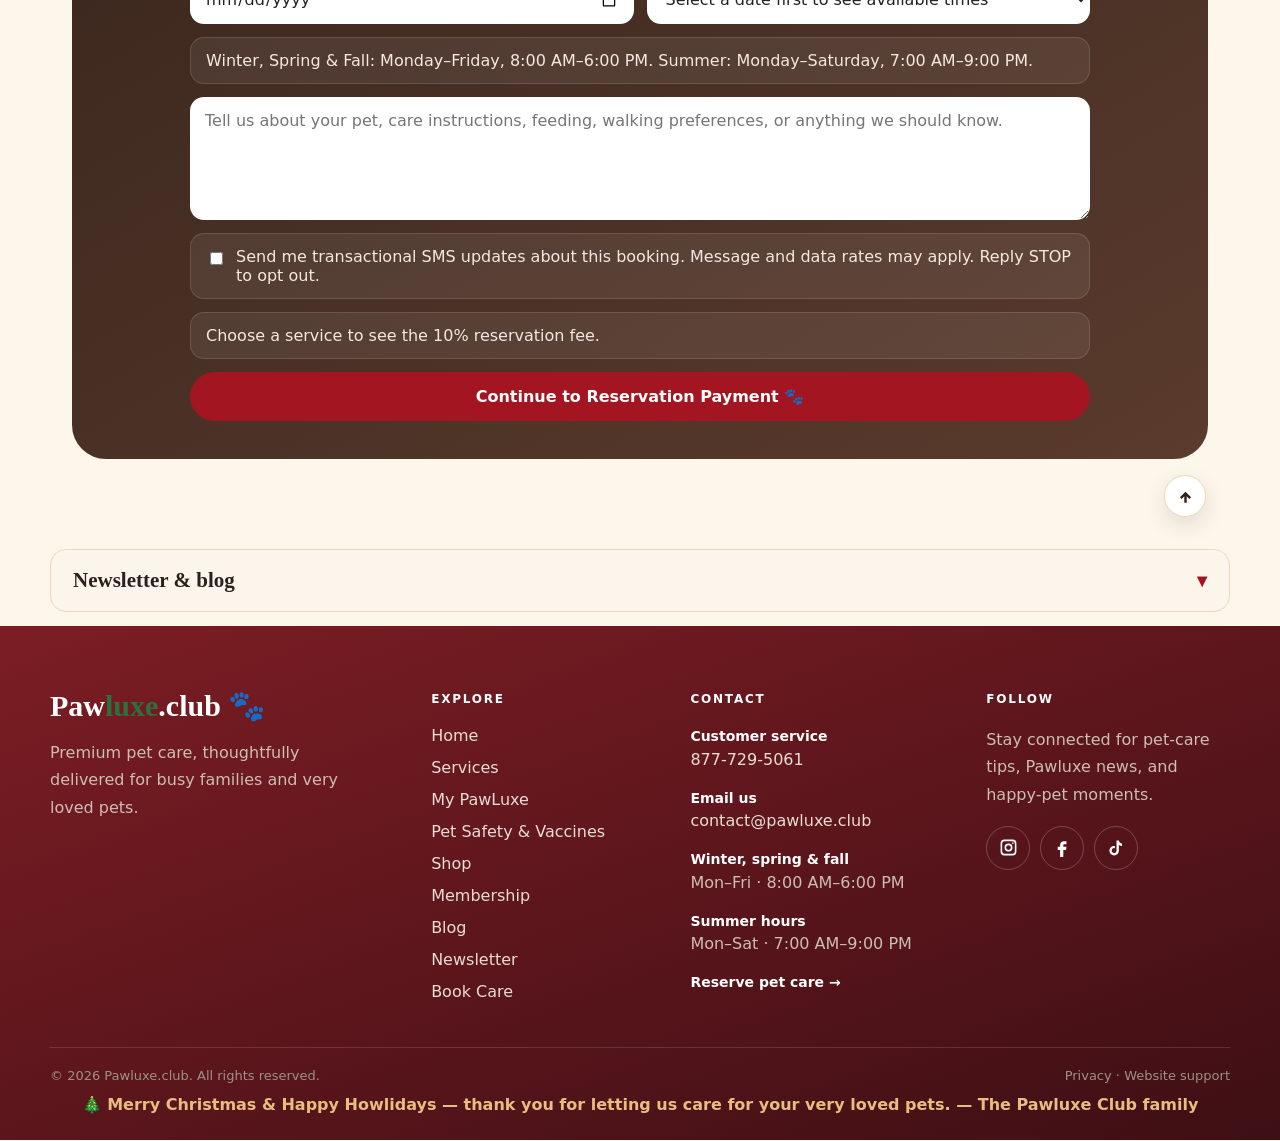
==== commit 2990dc83: "Gift Boxes: use offer videos on the three cards (text changes; mp4 assets pending)" ====
--- a/index.html
+++ b/index.html
@@ -171,7 +171,7 @@
 <section class="hero"><div class="heroCard"><div class="heroCopy"><div class="eyebrow">Premium picks for very loved pets</div><h1>Little luxuries.<br>Happy paws.</h1><p>Shop thoughtfully selected pet favorites, discover member perks, and find trusted care—all in one polished Pawluxe experience.</p><div class="actions"><a class="btn" href="#shop">Shop Pawluxe Favorites</a><a class="btn light" href="#book">Book Pet Care</a></div></div><div class="heroVisual" id="petHeroRotator" aria-label="Pawluxe premium pet care"><img class="defaultHeroImage" src="assets/hero/default-hero.webp" alt="Happy dog enjoying the Pawluxe premium pet-care experience" width="640" height="530" fetchpriority="high"><img class="petHeroSlide active" src="assets/pets/luna-test.webp" alt="Generated test portrait of Luna, a Golden Retriever" width="1400" height="933" loading="lazy"><img class="petHeroSlide" src="assets/pets/milo-test.webp" alt="Generated test portrait of Milo, a French Bulldog" width="1400" height="933" loading="lazy"><img class="petHeroSlide" src="assets/pets/bailey-test.webp" alt="Generated test portrait of Bailey, a Goldendoodle" width="1400" height="933" loading="lazy"><div class="petHeroSpotlight" aria-live="polite"><div><span class="petHeroKicker">Pawluxe pet spotlight</span><strong id="petHeroName">Meet Luna</strong><span id="petHeroBreed">Golden Retriever · Test portrait</span></div><button id="petHeroToggle" class="petHeroToggle" type="button" aria-label="Pause pet photo rotation">Pause</button></div><div class="petHeroDots" aria-label="Choose featured pet"><button class="active" type="button" data-pet-slide="0" aria-label="Show Luna" aria-pressed="true"></button><button type="button" data-pet-slide="1" aria-label="Show Milo" aria-pressed="false"></button><button type="button" data-pet-slide="2" aria-label="Show Bailey" aria-pressed="false"></button></div></div></div></section>
 <section class="trust" aria-label="Shopping benefits"><div>✓ Curated pet favorites</div><div>✓ Secure checkout</div><div>✓ Member perks</div><div>✓ Care and shop together</div></section>
 <section class="section" id="bestSellers"><div class="sectionHead"><div class="eyebrow">Best sellers</div><h2>What pets are loving right now.</h2><p id="bestSellersNote">Our current favorites — this ranking switches to real orders as sales come in.</p></div><div class="bsGrid" id="bestSellersGrid"></div></section>
-<section class="section" id="luxuryCollections"><div class="sectionHead"><div class="eyebrow">Luxury Collections</div><h2>Curated edits for very loved pets.</h2><p>Three little edits, chosen for the occasion — every product is a Pawluxe favorite, bought right here in our shop. Every order ships anywhere in the US for a flat $6.</p></div><div class="colBlock"><div class="colHead"><h3>The Snuffle Garden</h3><span class="colTag">Enrichment</span></div><div class="colGrid" id="colGridSnuffle"></div></div><div class="colBlock"><div class="colHead"><h3>Coat, Groom &amp; Home</h3><span class="colTag">The Beautiful Life</span></div><div class="colGrid" id="colGridGroom"></div></div><div class="colBlock"><div class="colHead"><h3>The Welcome Pup &amp; Gifting Edit</h3><span class="colTag">Ready to Give</span></div><div class="colGrid" id="colGridGifting"></div><p class="colNote">Want it ready-made? Our <a href="#giftBoxes" style="color:#b98145;font-weight:800;text-decoration:underline">Gift Boxes</a> come beautifully wrapped with a personalised card included — or add the pieces above and build your own right here at pawluxe.club.</p></div></section><section class="section" id="giftBoxes"><div class="sectionHead"><div class="eyebrow">Gift Boxes</div><h2>Ready-made luxury, wrapped and ready to give.</h2><p>Three Pawluxe gift boxes, filled with favorites and finished by hand — beautifully wrapped with a personalised card included. Every box ships anywhere in the US for a flat $6.</p></div><p class="gbOffer">🎁 Holiday offer: <strong>25% OFF</strong> all gift boxes with code <strong>GIFT25</strong> at checkout — through Dec 31, 2026.</p><div class="gbGrid"><div class="gbCard"><img src="https://d2j6dbq0eux0bg.cloudfront.net/images/140961751/products/878580800/6419522443.jpg" alt="The Seasonal Gift Box" loading="lazy"><div class="gbBody"><span class="gbName">The Seasonal Gift Box</span><span class="gbContents">Poinsettia snuffle toy, Christmas Tree toy &amp; chicken treats.</span><span class="gbPrice">$60.89</span><span class="gbNote">Beautifully wrapped with a personalised card included · Flat $6 US shipping</span><a class="btn gold gbBtn" href="https://shop.pawluxe.club/products/the-seasonal-gift-box">Shop Now</a></div></div><div class="gbCard"><img src="https://d2j6dbq0eux0bg.cloudfront.net/images/140961751/products/878568994/6419520185.jpg" alt="The Welcome Pup Gift Box" loading="lazy"><div class="gbBody"><span class="gbName">The Welcome Pup Gift Box</span><span class="gbContents">Frankie Doxie toy, chicken treats &amp; banana rope toy.</span><span class="gbPrice">$44.09</span><span class="gbNote">Beautifully wrapped with a personalised card included · Flat $6 US shipping</span><a class="btn gold gbBtn" href="https://shop.pawluxe.club/products/the-welcome-pup-gift-box">Shop Now</a></div></div><div class="gbCard"><img src="https://d2j6dbq0eux0bg.cloudfront.net/images/140961751/products/878890879/6427912200.jpg" alt="The Birthday / Gotcha Day Gift Box" loading="lazy"><div class="gbBody"><span class="gbName">The Birthday / Gotcha Day Gift Box</span><span class="gbContents">Cherry Blossom snuffle toy, chicken treats &amp; Crab toy.</span><span class="gbPrice">$61.94</span><span class="gbNote">Beautifully wrapped with a personalised card included · Flat $6 US shipping</span><a class="btn gold gbBtn" href="https://shop.pawluxe.club/products/the-birthday-gotcha-day-gift-box">Shop Now</a></div></div></div></section><section class="section" id="shop"><div class="sectionHead"><div class="eyebrow">Shop Pawluxe Favorites</div><h2>Little luxuries for good pets.</h2><p>Browse all the current favorites by category — tap a category to expand it, then tap a product to add it to your cart and check out securely. Products, inventory, shipping, and taxes are handled in the shop.</p></div><div class="shopCats" id="shopFavoritesGrid"></div><script data-cfasync="false" src="https://app.ecwid.com/script.js?140961751&data_platform=code" charset="utf-8"></script><script>
+<section class="section" id="luxuryCollections"><div class="sectionHead"><div class="eyebrow">Luxury Collections</div><h2>Curated edits for very loved pets.</h2><p>Three little edits, chosen for the occasion — every product is a Pawluxe favorite, bought right here in our shop. Every order ships anywhere in the US for a flat $6.</p></div><div class="colBlock"><div class="colHead"><h3>The Snuffle Garden</h3><span class="colTag">Enrichment</span></div><div class="colGrid" id="colGridSnuffle"></div></div><div class="colBlock"><div class="colHead"><h3>Coat, Groom &amp; Home</h3><span class="colTag">The Beautiful Life</span></div><div class="colGrid" id="colGridGroom"></div></div><div class="colBlock"><div class="colHead"><h3>The Welcome Pup &amp; Gifting Edit</h3><span class="colTag">Ready to Give</span></div><div class="colGrid" id="colGridGifting"></div><p class="colNote">Want it ready-made? Our <a href="#giftBoxes" style="color:#b98145;font-weight:800;text-decoration:underline">Gift Boxes</a> come beautifully wrapped with a personalised card included — or add the pieces above and build your own right here at pawluxe.club.</p></div></section><section class="section" id="giftBoxes"><div class="sectionHead"><div class="eyebrow">Gift Boxes</div><h2>Ready-made luxury, wrapped and ready to give.</h2><p>Three Pawluxe gift boxes, filled with favorites and finished by hand — beautifully wrapped with a personalised card included. Every box ships anywhere in the US for a flat $6.</p></div><p class="gbOffer">🎁 Holiday offer: <strong>25% OFF</strong> all gift boxes with code <strong>GIFT25</strong> at checkout — through Dec 31, 2026.</p><div class="gbGrid"><div class="gbCard"><video autoplay muted loop playsinline preload="metadata" poster="https://d2j6dbq0eux0bg.cloudfront.net/images/140961751/products/878580800/6419522443.jpg" aria-label="The Seasonal Gift Box — gift box video"><source src="assets/gift-boxes/seasonal-gift-box.mp4" type="video/mp4"></video><div class="gbBody"><span class="gbName">The Seasonal Gift Box</span><span class="gbContents">Poinsettia snuffle toy, Christmas Tree toy &amp; chicken treats.</span><span class="gbPrice">$60.89</span><span class="gbNote">Beautifully wrapped with a personalised card included · Flat $6 US shipping</span><a class="btn gold gbBtn" href="https://shop.pawluxe.club/products/the-seasonal-gift-box">Shop Now</a></div></div><div class="gbCard"><video autoplay muted loop playsinline preload="metadata" poster="https://d2j6dbq0eux0bg.cloudfront.net/images/140961751/products/878568994/6419520185.jpg" aria-label="The Welcome Pup Gift Box — gift box video"><source src="assets/gift-boxes/welcome-pup-gift-box.mp4" type="video/mp4"></video><div class="gbBody"><span class="gbName">The Welcome Pup Gift Box</span><span class="gbContents">Frankie Doxie toy, chicken treats &amp; banana rope toy.</span><span class="gbPrice">$44.09</span><span class="gbNote">Beautifully wrapped with a personalised card included · Flat $6 US shipping</span><a class="btn gold gbBtn" href="https://shop.pawluxe.club/products/the-welcome-pup-gift-box">Shop Now</a></div></div><div class="gbCard"><video autoplay muted loop playsinline preload="metadata" poster="https://d2j6dbq0eux0bg.cloudfront.net/images/140961751/products/878890879/6427912200.jpg" aria-label="The Birthday / Gotcha Day Gift Box — gift box video"><source src="assets/gift-boxes/birthday-gift-box.mp4" type="video/mp4"></video><div class="gbBody"><span class="gbName">The Birthday / Gotcha Day Gift Box</span><span class="gbContents">Cherry Blossom snuffle toy, chicken treats &amp; Crab toy.</span><span class="gbPrice">$61.94</span><span class="gbNote">Beautifully wrapped with a personalised card included · Flat $6 US shipping</span><a class="btn gold gbBtn" href="https://shop.pawluxe.club/products/the-birthday-gotcha-day-gift-box">Shop Now</a></div></div></div></section><section class="section" id="shop"><div class="sectionHead"><div class="eyebrow">Shop Pawluxe Favorites</div><h2>Little luxuries for good pets.</h2><p>Browse all the current favorites by category — tap a category to expand it, then tap a product to add it to your cart and check out securely. Products, inventory, shipping, and taxes are handled in the shop.</p></div><div class="shopCats" id="shopFavoritesGrid"></div><script data-cfasync="false" src="https://app.ecwid.com/script.js?140961751&data_platform=code" charset="utf-8"></script><script>
 (function () {
   var wrap = document.getElementById('shopFavoritesGrid');
   if (!wrap) return;
--- a/giftboxes.css
+++ b/giftboxes.css
@@ -32,7 +32,8 @@
   transform: translateY(-3px);
   box-shadow: 0 14px 30px rgba(47, 31, 24, .12);
 }
-#giftBoxes .gbCard img {
+#giftBoxes .gbCard img,
+#giftBoxes .gbCard video {
   width: 100%;
   aspect-ratio: 1 / 1;
   object-fit: cover;
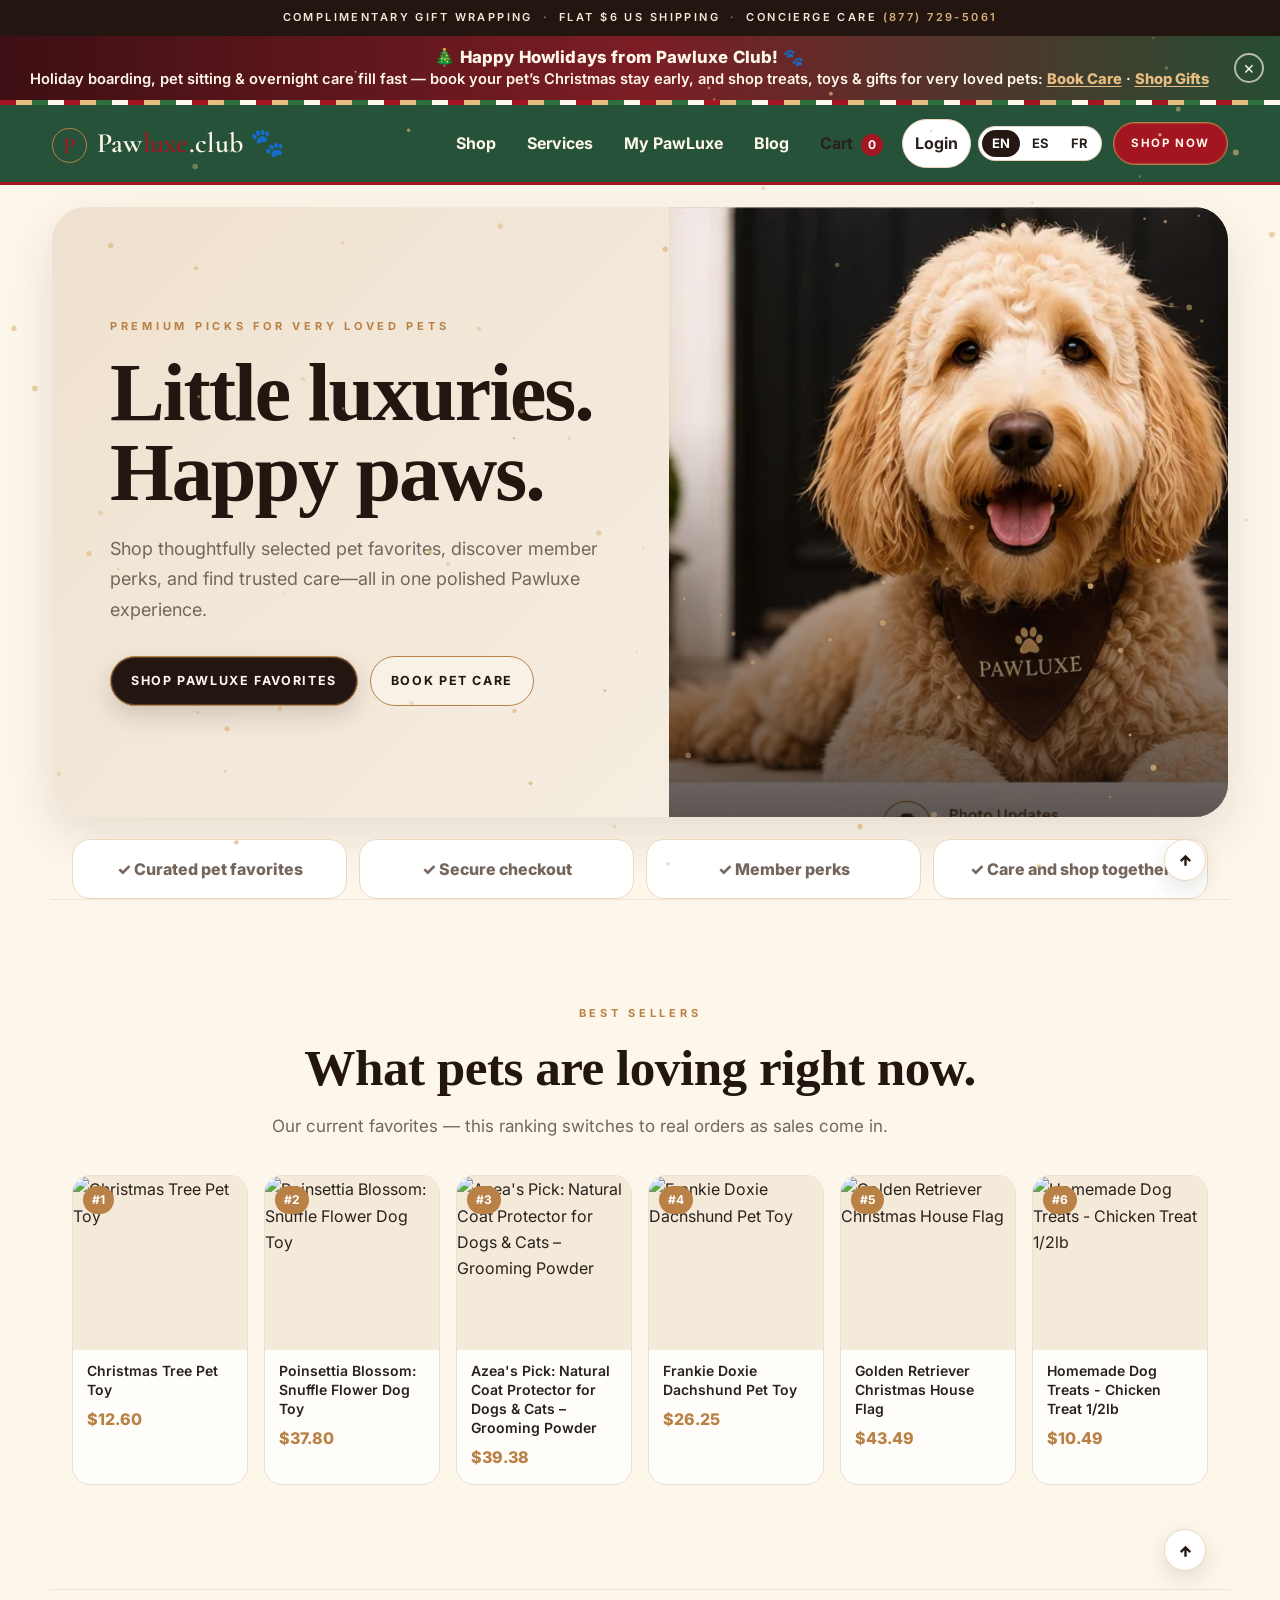
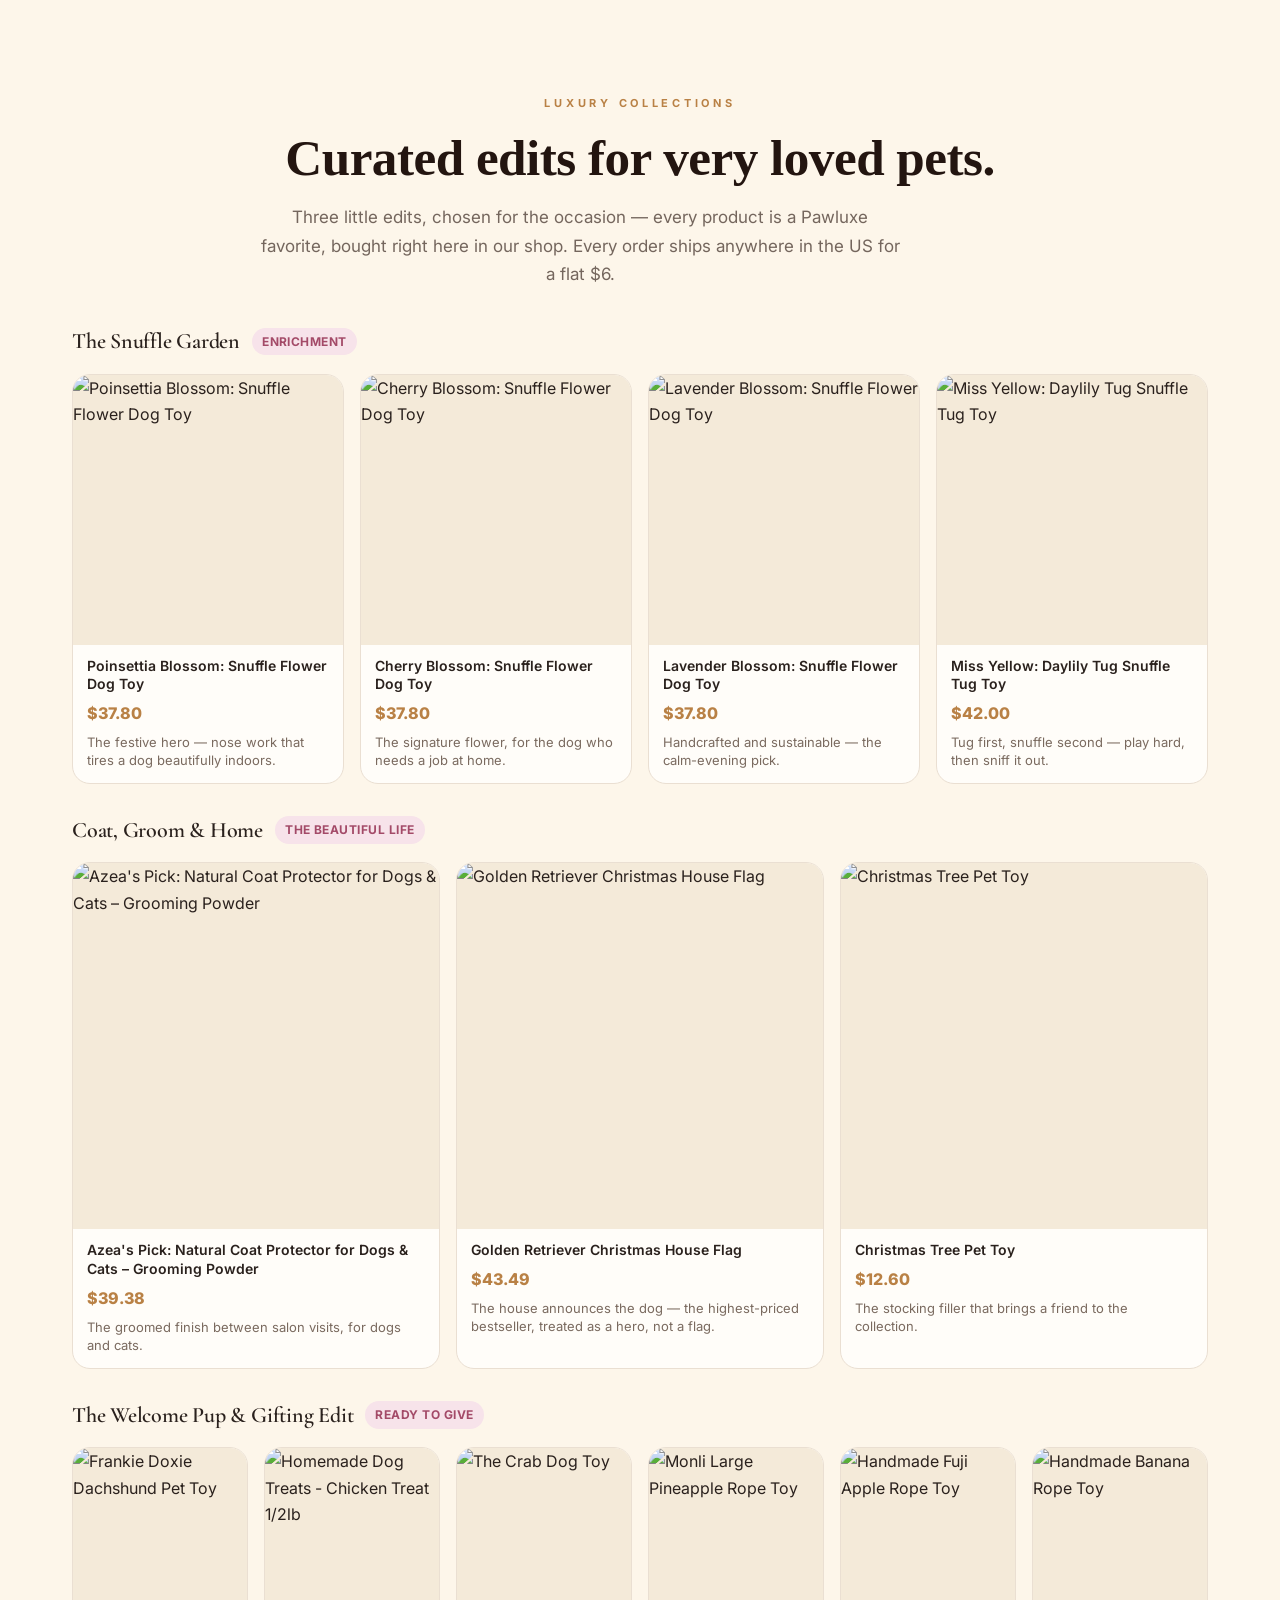
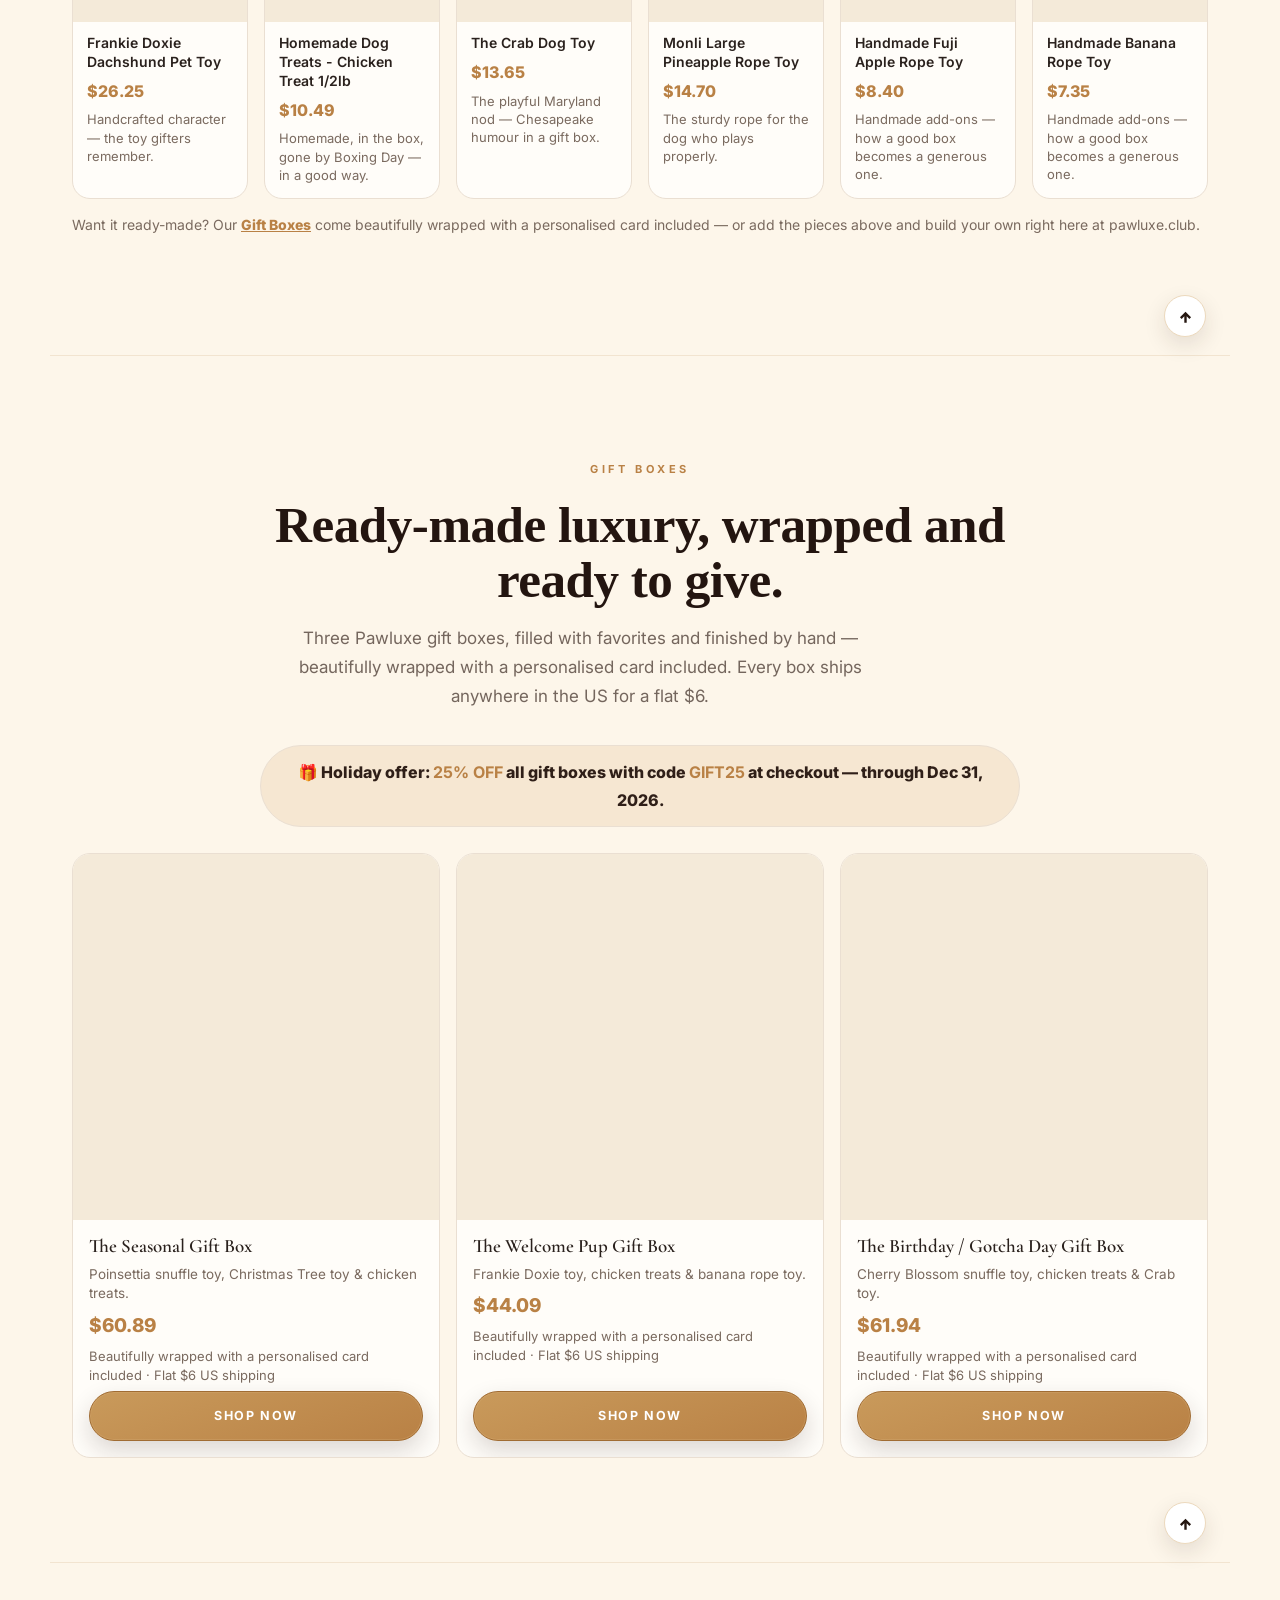
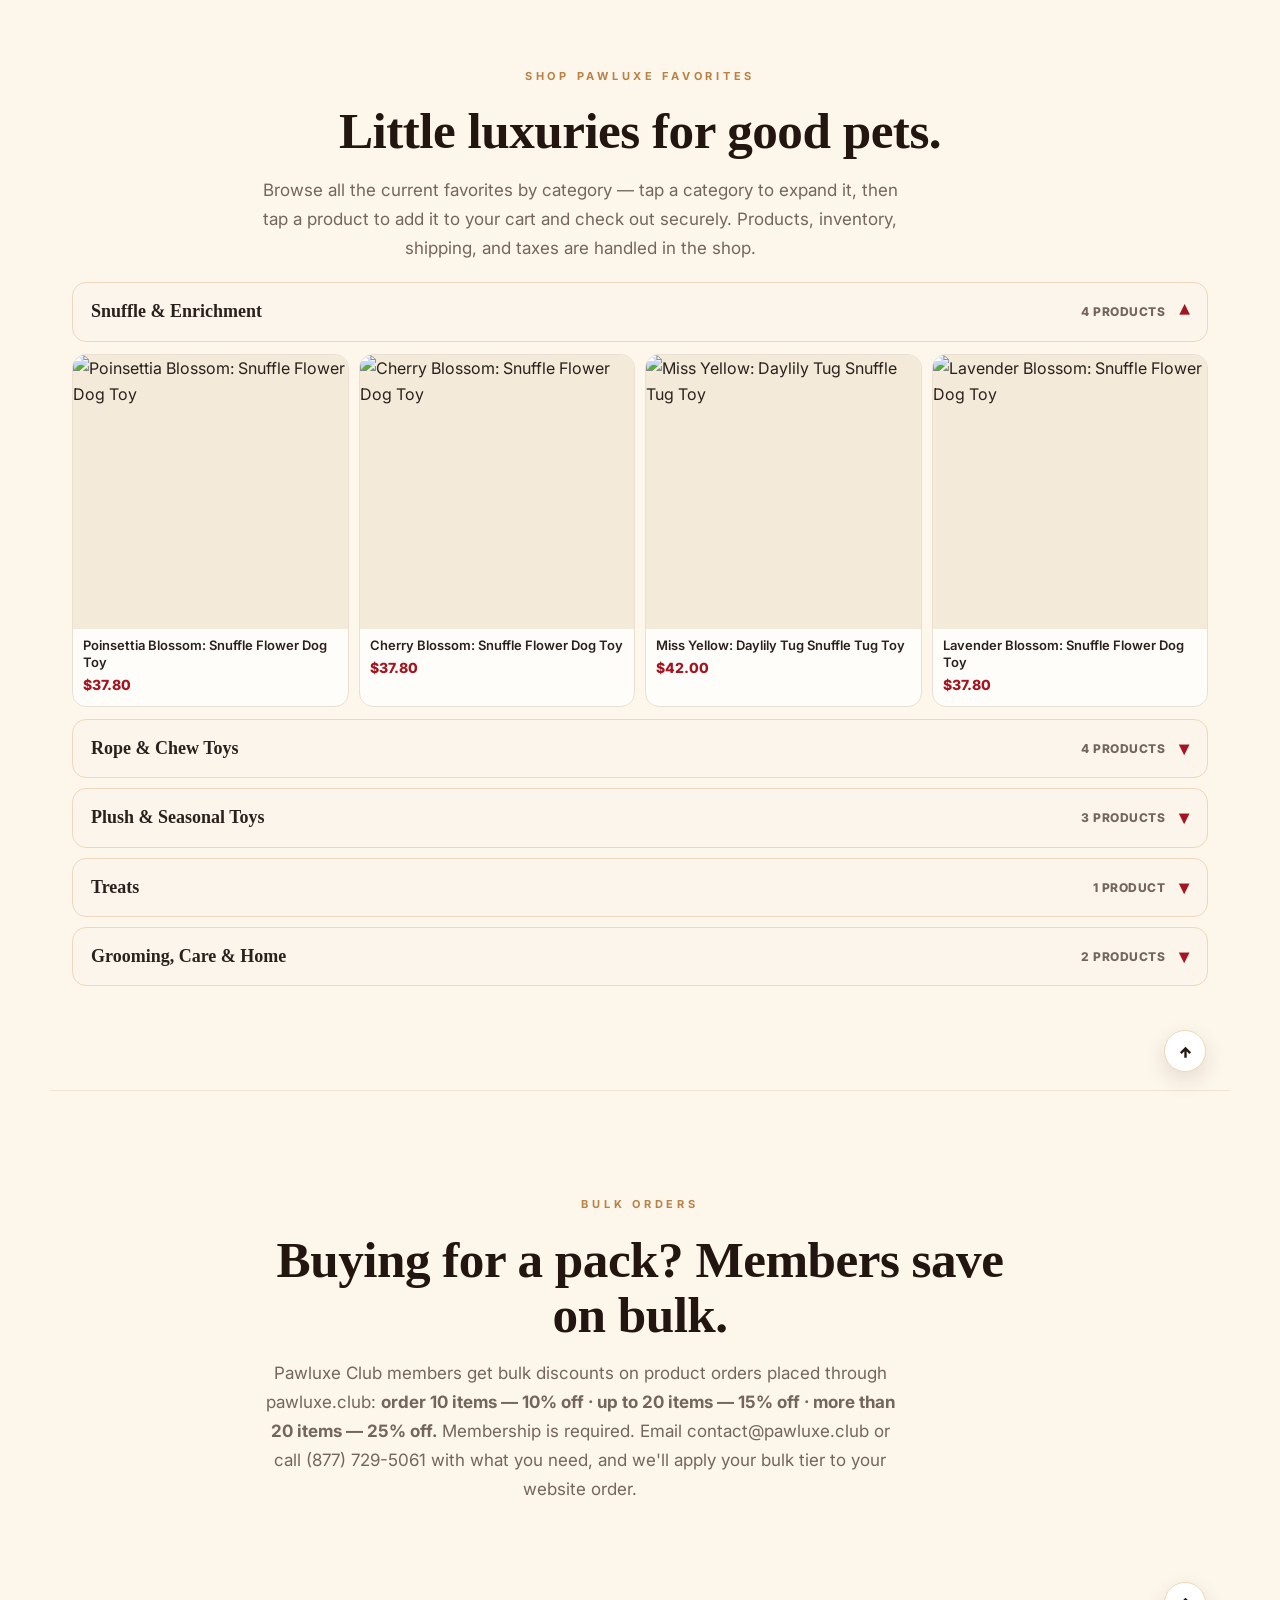
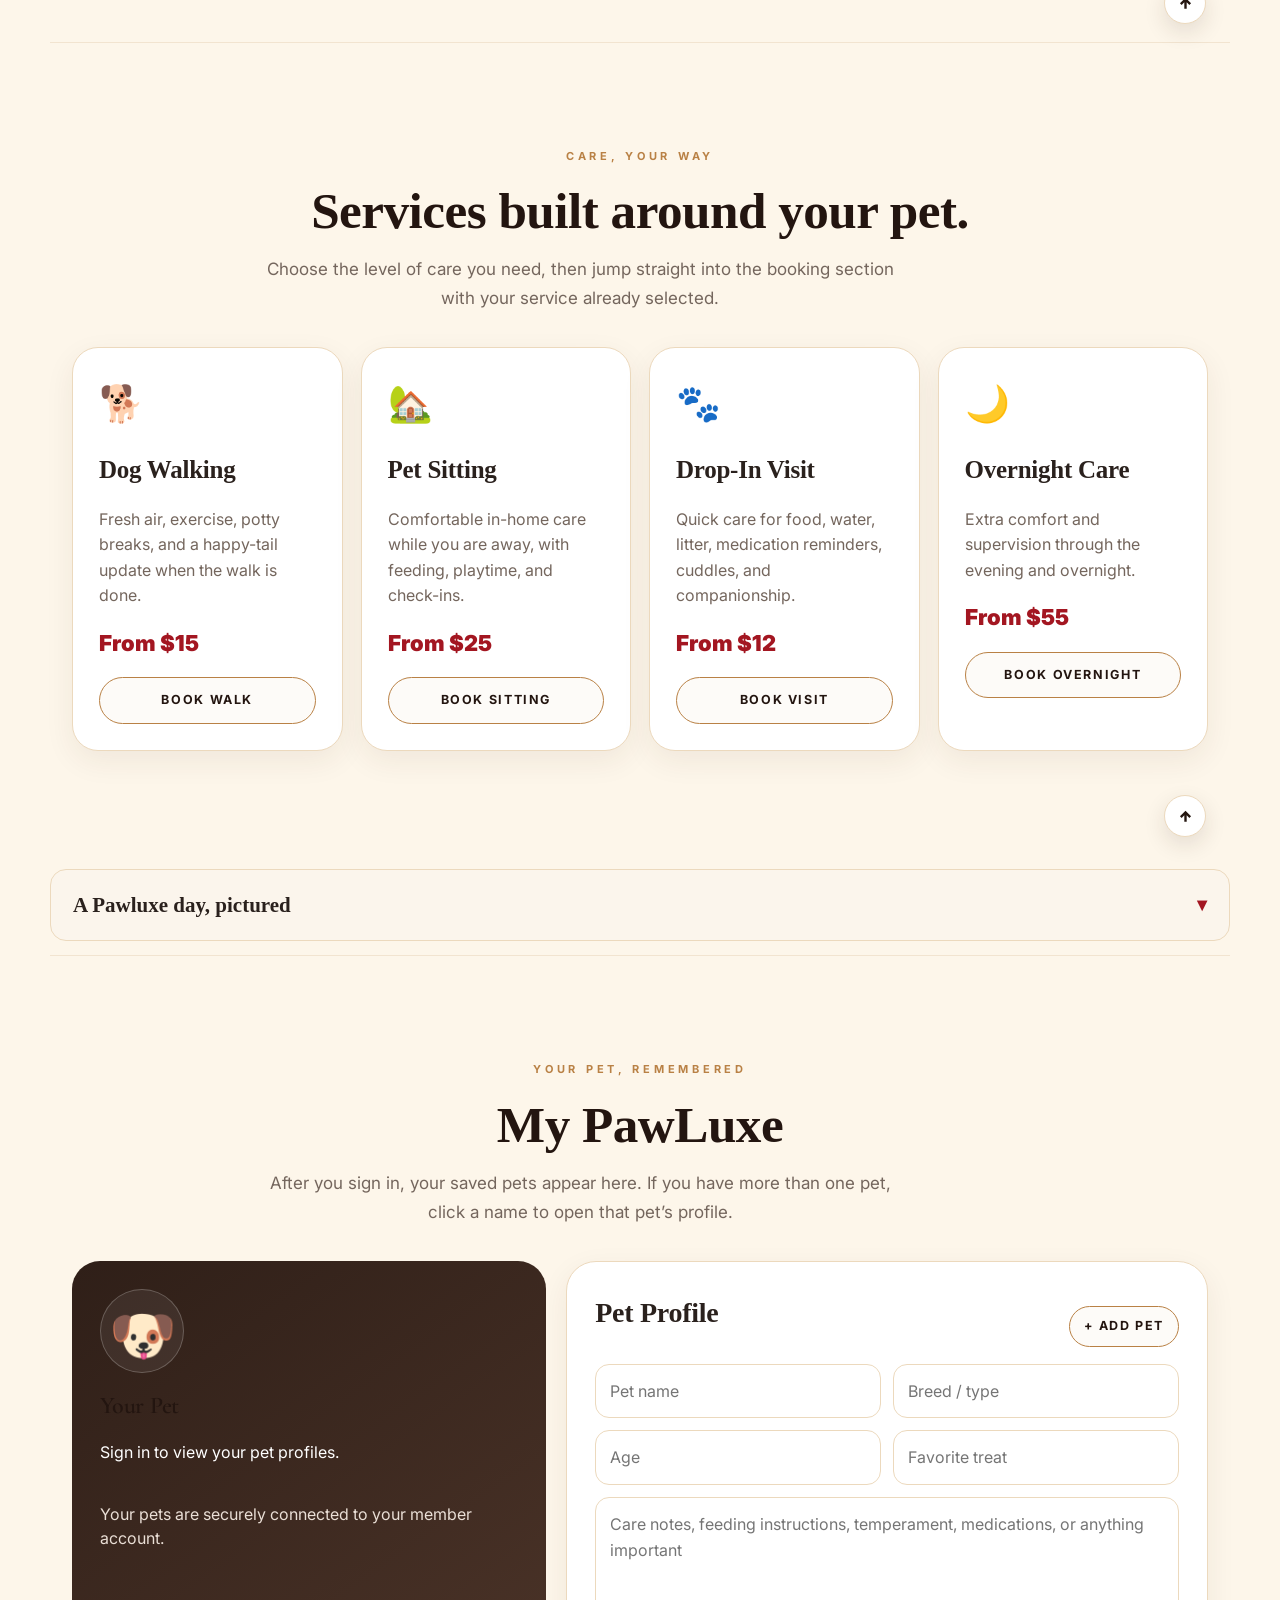
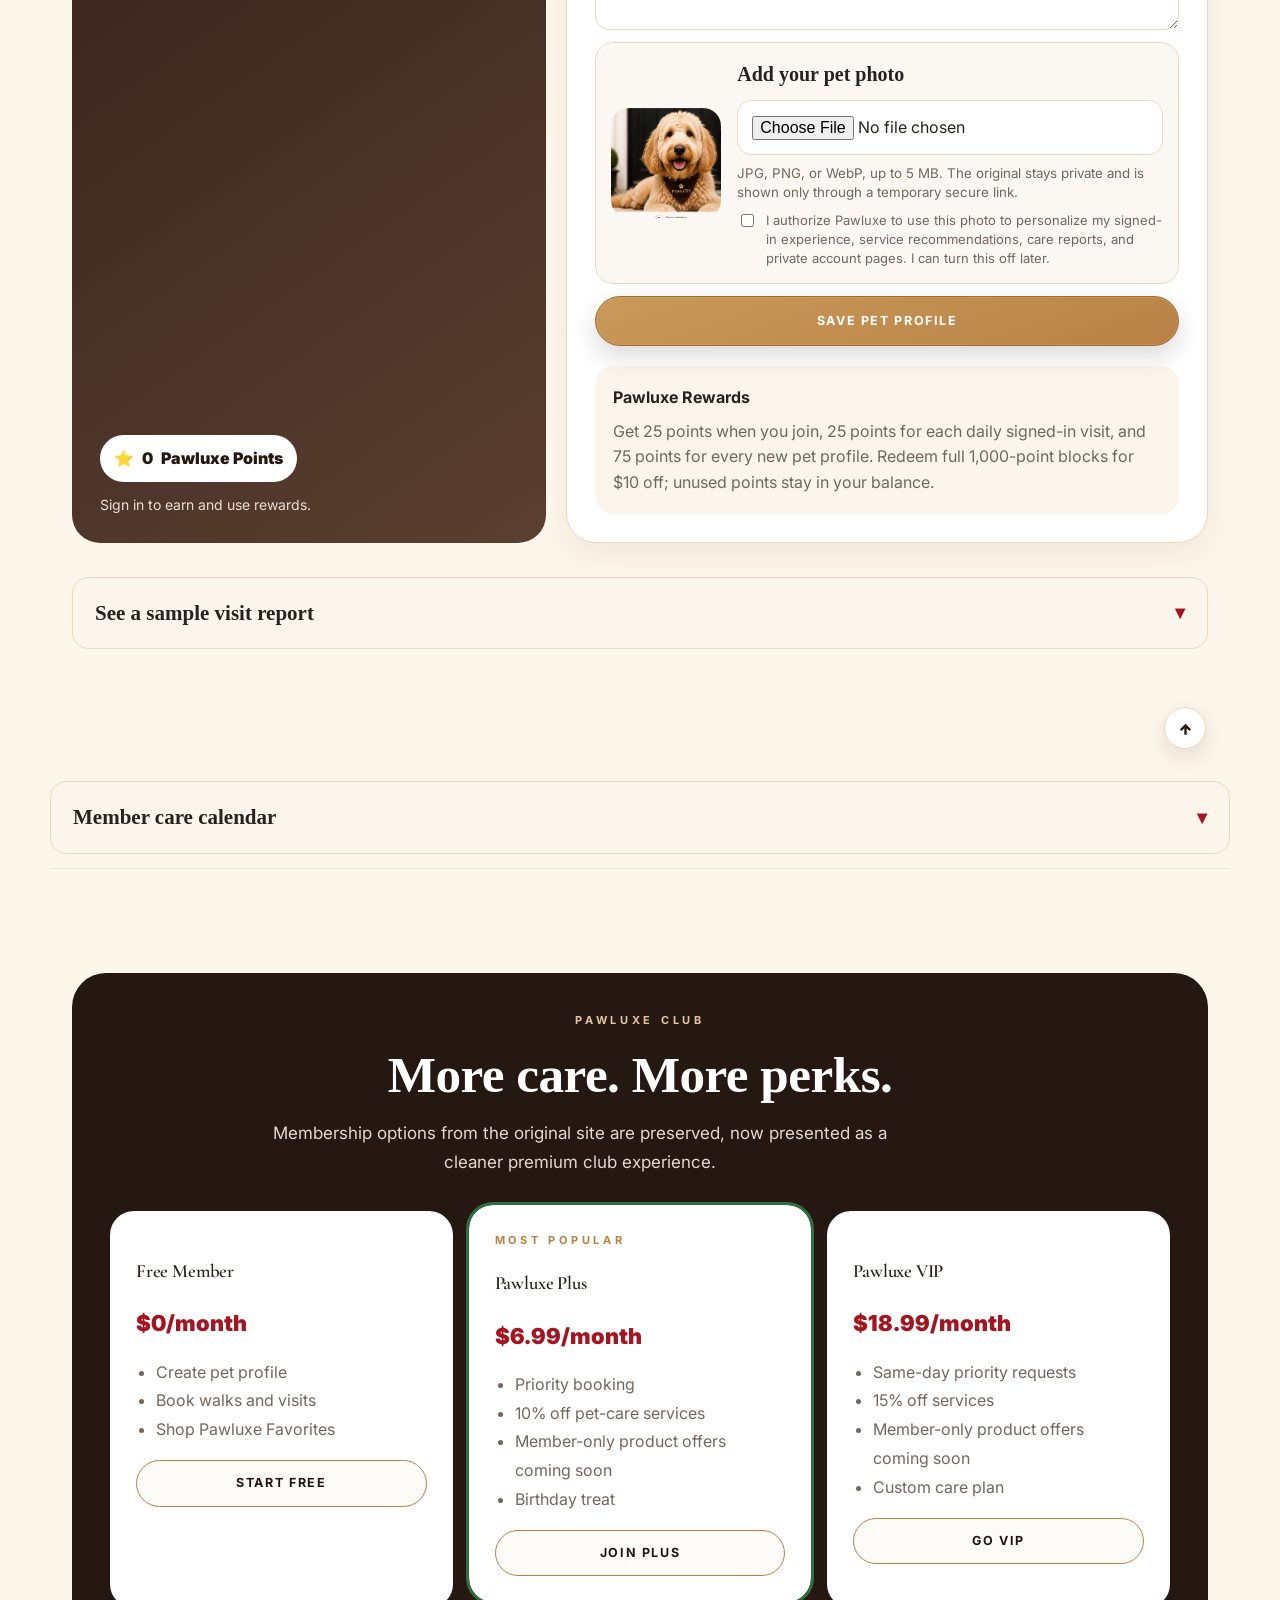
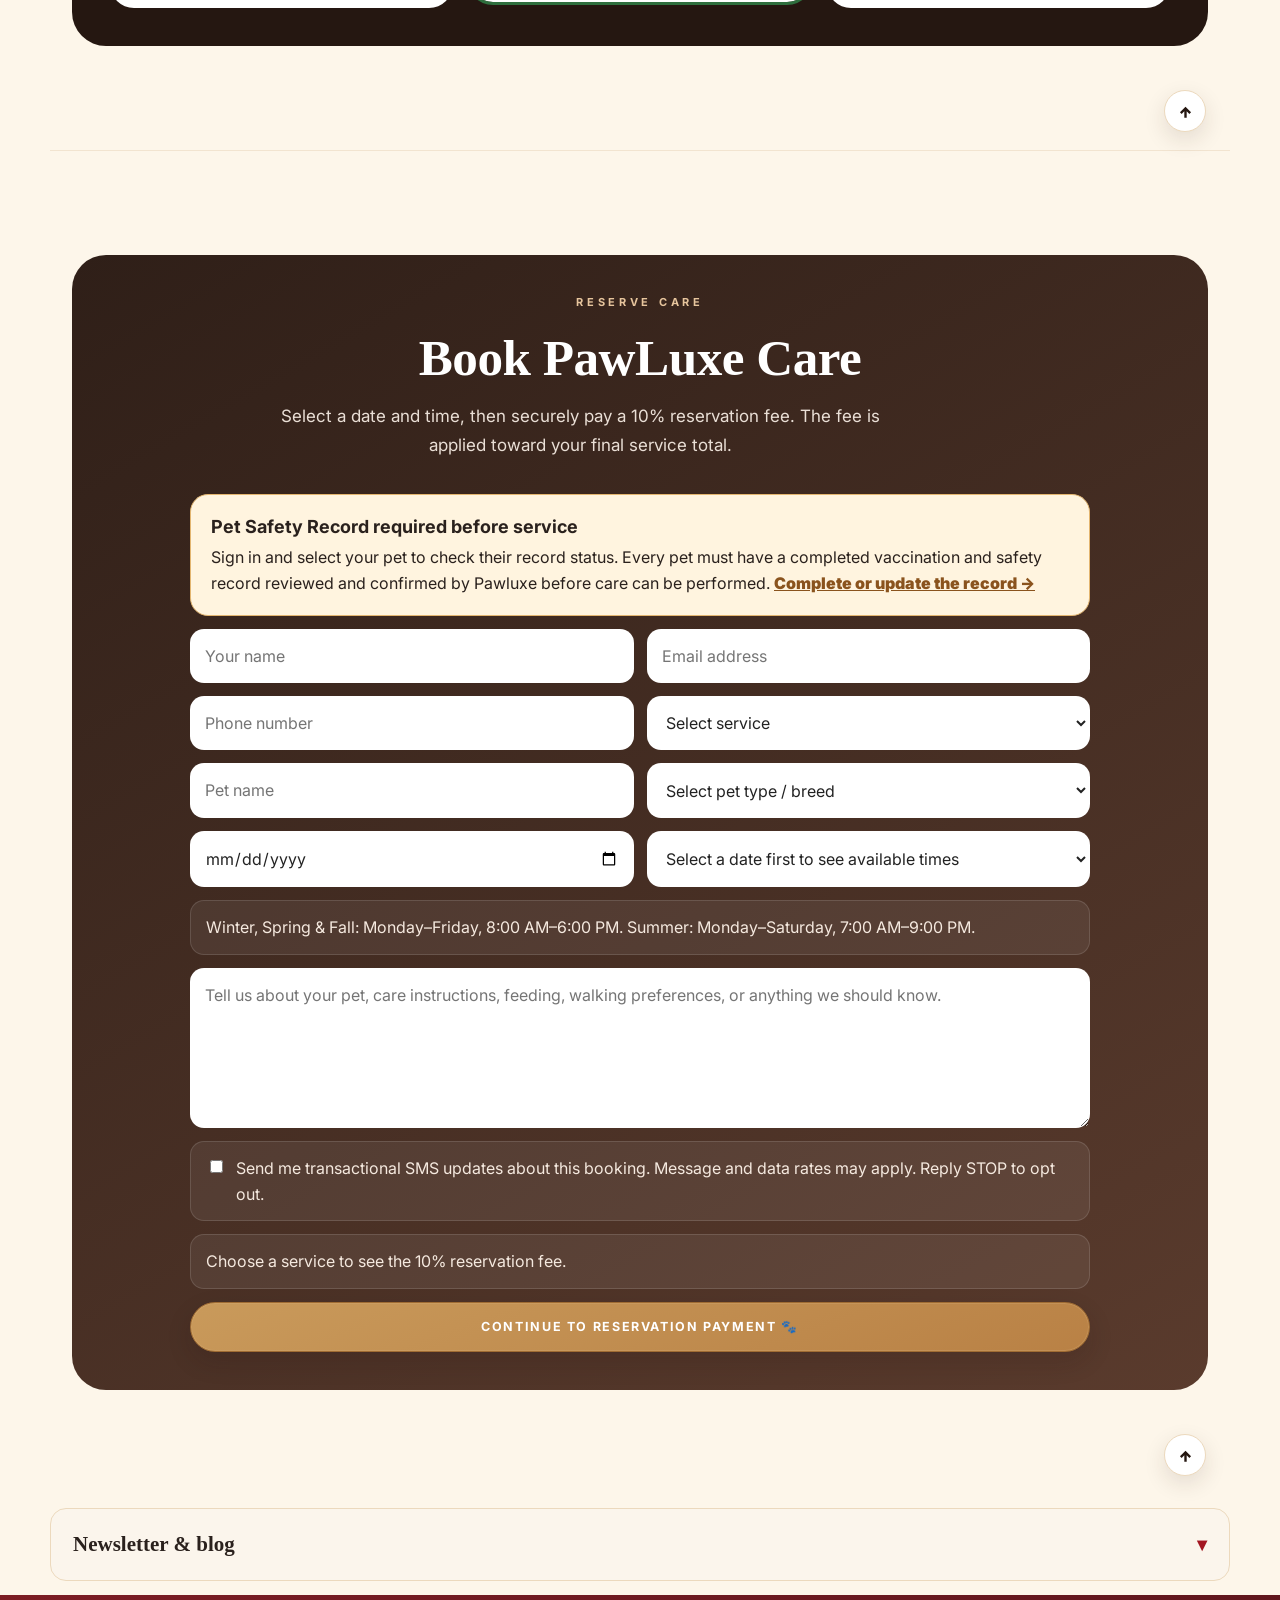
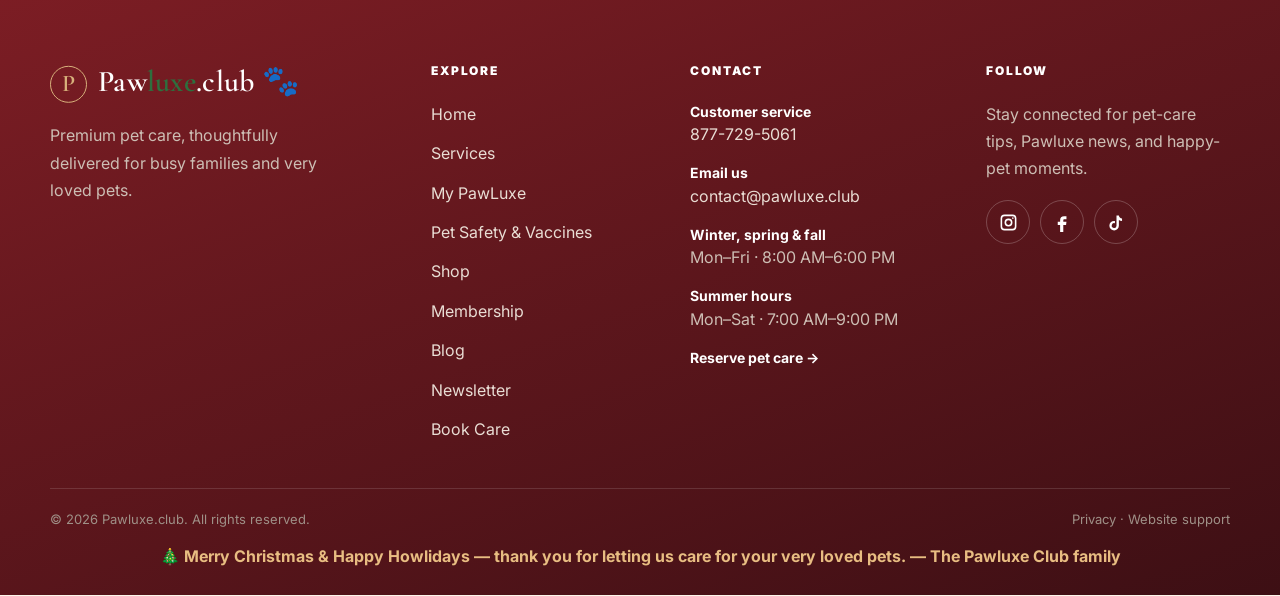
==== commit dccfc92a: "Luxury polish: unified buttons, display serif, announcement bar" ====
--- a/index.html
+++ b/index.html
@@ -164,9 +164,9 @@
   #shop details.shopCat>summary{padding:12px 14px;font-size:17px}
 }
 </style>
-<link rel="stylesheet" href="/language-switcher.css"></head>
-<body>
-<header class="topbar"><div class="navwrap"><a class="brand" href="#top">Paw<span>luxe</span>.club 🐾</a><nav class="nav"><a class="hideMobile" href="#shop">Shop</a><a class="hideMobile" href="#services">Services</a><a class="hideMobile" href="#mypawluxe">My PawLuxe</a><a class="hideMobile" href="blog.html">Blog</a><button onclick="openCart()">Cart <span id="cartCount" class="cartBadge">0</span></button><button id="loginNav" class="loginBtn" onclick="openLogin()">Login</button><button id="userChip" class="userChip" onclick="openLogin()" aria-label="Open member account">🐾 <span id="userNameChip">My Account</span><span id="memberPlanChip" class="memberPlanChip"></span></button><div class="lang-switcher notranslate" translate="no" role="group" aria-label="Language: English, Español, Français"><button type="button" class="lang-btn" data-lang="en" aria-pressed="true" aria-label="English">EN</button><button type="button" class="lang-btn" data-lang="es" aria-pressed="false" aria-label="Español">ES</button><button type="button" class="lang-btn" data-lang="fr" aria-pressed="false" aria-label="Français">FR</button></div><a class="cta" href="#shop">Shop Now</a></nav></div></header>
+<link rel="stylesheet" href="/language-switcher.css"><link rel="preconnect" href="https://fonts.googleapis.com"><link rel="preconnect" href="https://fonts.gstatic.com" crossorigin><link href="https://fonts.googleapis.com/css2?family=Cormorant+Garamond:ital,wght@0,500;0,600;0,700;1,500;1,600&family=Inter:wght@400;500;600;700;800&display=swap" rel="stylesheet"><link rel="stylesheet" href="/luxury.css?v=1"><script src="/luxury.js" defer></script></head>
+<body><div class="luxBar" role="note">Complimentary gift wrapping<span class="luxDot">·</span>Flat $6 US shipping<span class="luxDot">·</span>Concierge care <a href="tel:+18777295061">(877) 729-5061</a></div>
+<header class="topbar"><div class="navwrap"><a class="brand" href="#top"><span class="luxMono" aria-hidden="true">P</span>Paw<span>luxe</span>.club 🐾</a><nav class="nav"><a class="hideMobile" href="#shop">Shop</a><a class="hideMobile" href="#services">Services</a><a class="hideMobile" href="#mypawluxe">My PawLuxe</a><a class="hideMobile" href="blog.html">Blog</a><button onclick="openCart()">Cart <span id="cartCount" class="cartBadge">0</span></button><button id="loginNav" class="loginBtn" onclick="openLogin()">Login</button><button id="userChip" class="userChip" onclick="openLogin()" aria-label="Open member account">🐾 <span id="userNameChip">My Account</span><span id="memberPlanChip" class="memberPlanChip"></span></button><div class="lang-switcher notranslate" translate="no" role="group" aria-label="Language: English, Español, Français"><button type="button" class="lang-btn" data-lang="en" aria-pressed="true" aria-label="English">EN</button><button type="button" class="lang-btn" data-lang="es" aria-pressed="false" aria-label="Español">ES</button><button type="button" class="lang-btn" data-lang="fr" aria-pressed="false" aria-label="Français">FR</button></div><a class="cta" href="#shop">Shop Now</a></nav></div></header>
 <main id="top">
 <section class="hero"><div class="heroCard"><div class="heroCopy"><div class="eyebrow">Premium picks for very loved pets</div><h1>Little luxuries.<br>Happy paws.</h1><p>Shop thoughtfully selected pet favorites, discover member perks, and find trusted care—all in one polished Pawluxe experience.</p><div class="actions"><a class="btn" href="#shop">Shop Pawluxe Favorites</a><a class="btn light" href="#book">Book Pet Care</a></div></div><div class="heroVisual" id="petHeroRotator" aria-label="Pawluxe premium pet care"><img class="defaultHeroImage" src="assets/hero/default-hero.webp" alt="Happy dog enjoying the Pawluxe premium pet-care experience" width="640" height="530" fetchpriority="high"><img class="petHeroSlide active" src="assets/pets/luna-test.webp" alt="Generated test portrait of Luna, a Golden Retriever" width="1400" height="933" loading="lazy"><img class="petHeroSlide" src="assets/pets/milo-test.webp" alt="Generated test portrait of Milo, a French Bulldog" width="1400" height="933" loading="lazy"><img class="petHeroSlide" src="assets/pets/bailey-test.webp" alt="Generated test portrait of Bailey, a Goldendoodle" width="1400" height="933" loading="lazy"><div class="petHeroSpotlight" aria-live="polite"><div><span class="petHeroKicker">Pawluxe pet spotlight</span><strong id="petHeroName">Meet Luna</strong><span id="petHeroBreed">Golden Retriever · Test portrait</span></div><button id="petHeroToggle" class="petHeroToggle" type="button" aria-label="Pause pet photo rotation">Pause</button></div><div class="petHeroDots" aria-label="Choose featured pet"><button class="active" type="button" data-pet-slide="0" aria-label="Show Luna" aria-pressed="true"></button><button type="button" data-pet-slide="1" aria-label="Show Milo" aria-pressed="false"></button><button type="button" data-pet-slide="2" aria-label="Show Bailey" aria-pressed="false"></button></div></div></div></section>
 <section class="trust" aria-label="Shopping benefits"><div>✓ Curated pet favorites</div><div>✓ Secure checkout</div><div>✓ Member perks</div><div>✓ Care and shop together</div></section>
@@ -274,7 +274,7 @@
 </main>
 <button id="backToHero" class="backToHero" type="button" aria-label="Back to the hero section" title="Back to top"><svg viewBox="0 0 24 24" aria-hidden="true"><path d="m12 6-7 7 2.1 2.1 3.4-3.4V20h3v-8.3l3.4 3.4L19 13l-7-7Z"/></svg></button>
 <footer class="footer"><div class="footerInner">
-<div><a class="footerBrand" href="#top" aria-label="Pawluxe Club home">Paw<span>luxe</span>.club 🐾</a><p class="footerTagline">Premium pet care, thoughtfully delivered for busy families and very loved pets.</p></div>
+<div><a class="footerBrand" href="#top" aria-label="Pawluxe Club home"><span class="luxMono" aria-hidden="true">P</span>Paw<span>luxe</span>.club 🐾</a><p class="footerTagline">Premium pet care, thoughtfully delivered for busy families and very loved pets.</p></div>
 <details class="footerGroup"><summary class="footerHeading">Explore</summary><nav class="footerLinks" aria-label="Footer navigation"><a href="#top">Home</a><a href="#services">Services</a><a href="#mypawluxe">My PawLuxe</a><a href="pet-safety.html">Pet Safety & Vaccines</a><a href="#shop">Shop</a><a href="#membership">Membership</a><a href="blog.html">Blog</a><a href="newsletter.html">Newsletter</a><a href="#book">Book Care</a></nav></details>
 <details class="footerGroup"><summary class="footerHeading">Contact</summary><div class="footerContact"><div><strong>Customer service</strong><a href="tel:+18777295061">877-729-5061</a></div><div><strong>Email us</strong><a href="mailto:contact@pawluxe.club">contact@pawluxe.club</a></div><div><strong>Winter, spring &amp; fall</strong>Mon–Fri · 8:00 AM–6:00 PM</div><div><strong>Summer hours</strong>Mon–Sat · 7:00 AM–9:00 PM</div><a href="#book"><strong>Reserve pet care →</strong></a></div></details>
 <details class="footerGroup"><summary class="footerHeading">Follow</summary><p class="footerTagline">Stay connected for pet-care tips, Pawluxe news, and happy-pet moments.</p><div class="socialLinks"><a class="socialLink" href="https://www.instagram.com/pawluxe.club/" target="_blank" rel="noopener noreferrer" aria-label="Follow Pawluxe Club on Instagram"><svg viewBox="0 0 24 24" aria-hidden="true"><path d="M7 2h10a5 5 0 0 1 5 5v10a5 5 0 0 1-5 5H7a5 5 0 0 1-5-5V7a5 5 0 0 1 5-5Zm0 2a3 3 0 0 0-3 3v10a3 3 0 0 0 3 3h10a3 3 0 0 0 3-3V7a3 3 0 0 0-3-3H7Zm10.5 1.5a1 1 0 1 1 0 2 1 1 0 0 1 0-2ZM12 7a5 5 0 1 1 0 10 5 5 0 0 1 0-10Zm0 2a3 3 0 1 0 0 6 3 3 0 0 0 0-6Z"/></svg></a><a class="socialLink" href="https://www.facebook.com/profile.php?id=61586214790531" target="_blank" rel="noopener noreferrer" aria-label="Follow Pawluxe Club on Facebook"><svg viewBox="0 0 24 24" aria-hidden="true"><path d="M14 8h3V4h-3c-3.3 0-5 2-5 5v2H6v4h3v9h4v-9h3.5l.5-4h-4V9c0-.7.3-1 1-1Z"/></svg></a><a class="socialLink" href="https://www.tiktok.com/@pawluxe.club" target="_blank" rel="noopener noreferrer" aria-label="Follow Pawluxe Club on TikTok"><svg viewBox="0 0 24 24" aria-hidden="true"><path d="M15 3c.4 2.2 1.7 3.6 4 4v3c-1.5 0-2.8-.4-4-1.2V16a6 6 0 1 1-6-6h1v3a3 3 0 1 0 2 3V3h3Z"/></svg></a></div></details>
--- a/luxury.css
+++ b/luxury.css
@@ -0,0 +1,195 @@
+/* Pawluxe Club — Luxury Polish layer (Nov 27, 2026)
+   Visual layer only: one button system, display-serif headlines, airier
+   spacing, deepened espresso, bronze accents, announcement bar, monogram,
+   gentle reveal motion. Loads last on every page so it unifies the sections
+   without touching content, links, prices or flows.
+   Layers with seasonal-theme.css: the Christmas theme's html.xmas-on rules
+   for the topbar / nav CTA carry higher specificity and still win in season. */
+
+:root {
+  --espresso: #251711; /* deepened toward near-black (was #2f1f18) */
+  --lux-espresso: #231510;
+  --lux-gold: #b98145;
+  --lux-gold-2: #d7b07b;
+  --lux-cream: #fbf7f2;
+  --lux-serif: "Cormorant Garamond", Georgia, serif;
+}
+
+/* ---------- Announcement bar ---------- */
+.luxBar {
+  background: var(--lux-espresso);
+  color: #f3e7d7;
+  text-align: center;
+  font-size: 11px;
+  font-weight: 600;
+  letter-spacing: .22em;
+  text-transform: uppercase;
+  line-height: 1.6;
+  padding: 9px 14px;
+}
+.luxBar a {
+  color: var(--lux-gold-2);
+  text-decoration: none;
+  white-space: nowrap;
+}
+.luxBar a:hover { text-decoration: underline; text-underline-offset: 3px; }
+.luxBar .luxDot { color: var(--lux-gold); margin: 0 .9em; }
+@media (max-width: 640px) {
+  .luxBar { font-size: 10px; letter-spacing: .13em; padding: 8px 10px; }
+}
+
+/* ---------- Monogram ---------- */
+.luxMono {
+  display: inline-flex;
+  align-items: center;
+  justify-content: center;
+  width: 1.55em;
+  height: 1.55em;
+  margin-right: .45em;
+  border: 1px solid var(--lux-gold);
+  border-radius: 50%;
+  font-family: var(--lux-serif);
+  font-weight: 600;
+  font-size: .8em;
+  line-height: 1;
+  color: var(--lux-gold);
+  vertical-align: middle;
+  transform: translateY(-.05em);
+}
+.footerBrand .luxMono {
+  border-color: var(--lux-gold-2);
+  color: var(--lux-gold-2);
+}
+
+/* ---------- Typography ---------- */
+body h1, body h2, body h3 {
+  font-family: var(--lux-serif);
+  font-weight: 600;
+  letter-spacing: -.01em;
+}
+body h1 { line-height: 1.02; }
+body h2 { line-height: 1.08; }
+main h1, main h2 { color: var(--lux-espresso); }
+body .brand, body .footerBrand {
+  font-family: var(--lux-serif);
+  font-weight: 600;
+  letter-spacing: .01em;
+}
+body { line-height: 1.65; }
+main p { line-height: 1.75; }
+body .sectionHead p { max-width: 640px; }
+#giftBoxes .gbName { font-family: var(--lux-serif); font-weight: 600; }
+
+/* Eyebrows: wide-tracked uppercase bronze on every page */
+body .eyebrow {
+  color: var(--lux-gold);
+  font-size: 11px;
+  font-weight: 700;
+  letter-spacing: .34em;
+  text-transform: uppercase;
+}
+
+/* ---------- Spacing & hairline dividers ---------- */
+body .section {
+  padding-top: 104px;
+  padding-bottom: 104px;
+  border-top: 1px solid rgba(185, 129, 69, .16);
+}
+@media (max-width: 760px) {
+  body .section { padding-top: 64px; padding-bottom: 64px; }
+}
+
+/* ---------- One button system ----------
+   Primary: espresso pill, bronze hairline border, letterspaced uppercase,
+   subtle gold sheen sweep on hover.
+   Secondary: ghost — transparent, bronze border, espresso text. */
+body .btn, body .button, body .loginSubmit {
+  position: relative;
+  overflow: hidden;
+  background: var(--lux-espresso);
+  color: #fdf9f2;
+  border: 1px solid var(--lux-gold);
+  border-radius: 999px;
+  box-shadow: inset 0 0 0 1px rgba(215, 176, 123, .28), 0 10px 24px rgba(35, 21, 16, .16);
+  text-transform: uppercase;
+  letter-spacing: .13em;
+  font-size: 12.5px;
+  font-weight: 700;
+  transition: transform .25s ease, box-shadow .25s ease, background-color .25s ease, color .25s ease;
+}
+body .btn::after, body .button::after, body .loginSubmit::after {
+  content: "";
+  position: absolute;
+  inset: 0;
+  background: linear-gradient(115deg, transparent 30%, rgba(215, 176, 123, .38) 50%, transparent 70%);
+  transform: translateX(-130%);
+  transition: transform .6s ease;
+  pointer-events: none;
+}
+body .btn:hover, body .button:hover, body .loginSubmit:hover {
+  transform: translateY(-2px);
+  box-shadow: inset 0 0 0 1px rgba(215, 176, 123, .4), 0 16px 32px rgba(35, 21, 16, .22);
+}
+body .btn:hover::after, body .button:hover::after, body .loginSubmit:hover::after {
+  transform: translateX(130%);
+}
+/* Bronze variant keeps its warmth, brought into the same system */
+body .btn.gold {
+  background: linear-gradient(160deg, #c99a5b, var(--lux-gold));
+  border-color: #a06c33;
+  color: #fff;
+}
+/* Ghost / secondary */
+body .btn.light, body .button.secondary, body .miniBtn {
+  background: rgba(251, 247, 242, .55);
+  color: var(--lux-espresso);
+  border: 1px solid var(--lux-gold);
+  box-shadow: none;
+  text-transform: uppercase;
+  letter-spacing: .13em;
+  font-size: 12.5px;
+  font-weight: 700;
+}
+body .btn.light::after, body .button.secondary::after, body .miniBtn::after { content: none; }
+body .btn.light:hover, body .button.secondary:hover, body .miniBtn:hover {
+  background: var(--lux-espresso);
+  color: #fdf9f2;
+  transform: translateY(-2px);
+}
+/* Nav CTA joins the system (background left to page/season rules) */
+.topbar .cta {
+  border: 1px solid var(--lux-gold);
+  border-radius: 999px;
+  box-shadow: inset 0 0 0 1px rgba(215, 176, 123, .25);
+  text-transform: uppercase;
+  letter-spacing: .14em;
+  font-size: 11.5px;
+  font-weight: 700;
+}
+body .btn:focus-visible, body .button:focus-visible, body .miniBtn:focus-visible,
+body .loginSubmit:focus-visible, .topbar .cta:focus-visible {
+  outline: 2px solid var(--lux-gold);
+  outline-offset: 2px;
+}
+
+/* ---------- Card hover lift ---------- */
+#bestSellers .bsCard:hover, #luxuryCollections .colCard:hover, #giftBoxes .gbCard:hover {
+  transform: translateY(-5px);
+  box-shadow: 0 22px 44px rgba(35, 21, 16, .16);
+}
+body .card { transition: transform .3s ease, box-shadow .3s ease; }
+body .card:hover {
+  transform: translateY(-5px);
+  box-shadow: 0 22px 44px rgba(35, 21, 16, .16);
+}
+
+/* ---------- Gentle fade-in on scroll (JS adds .luxReveal) ---------- */
+.luxReveal {
+  opacity: 0;
+  transform: translateY(16px);
+  transition: opacity .8s ease, transform .8s ease;
+}
+.luxReveal.luxIn { opacity: 1; transform: none; }
+@media (prefers-reduced-motion: reduce) {
+  .luxReveal { opacity: 1; transform: none; transition: none; }
+}
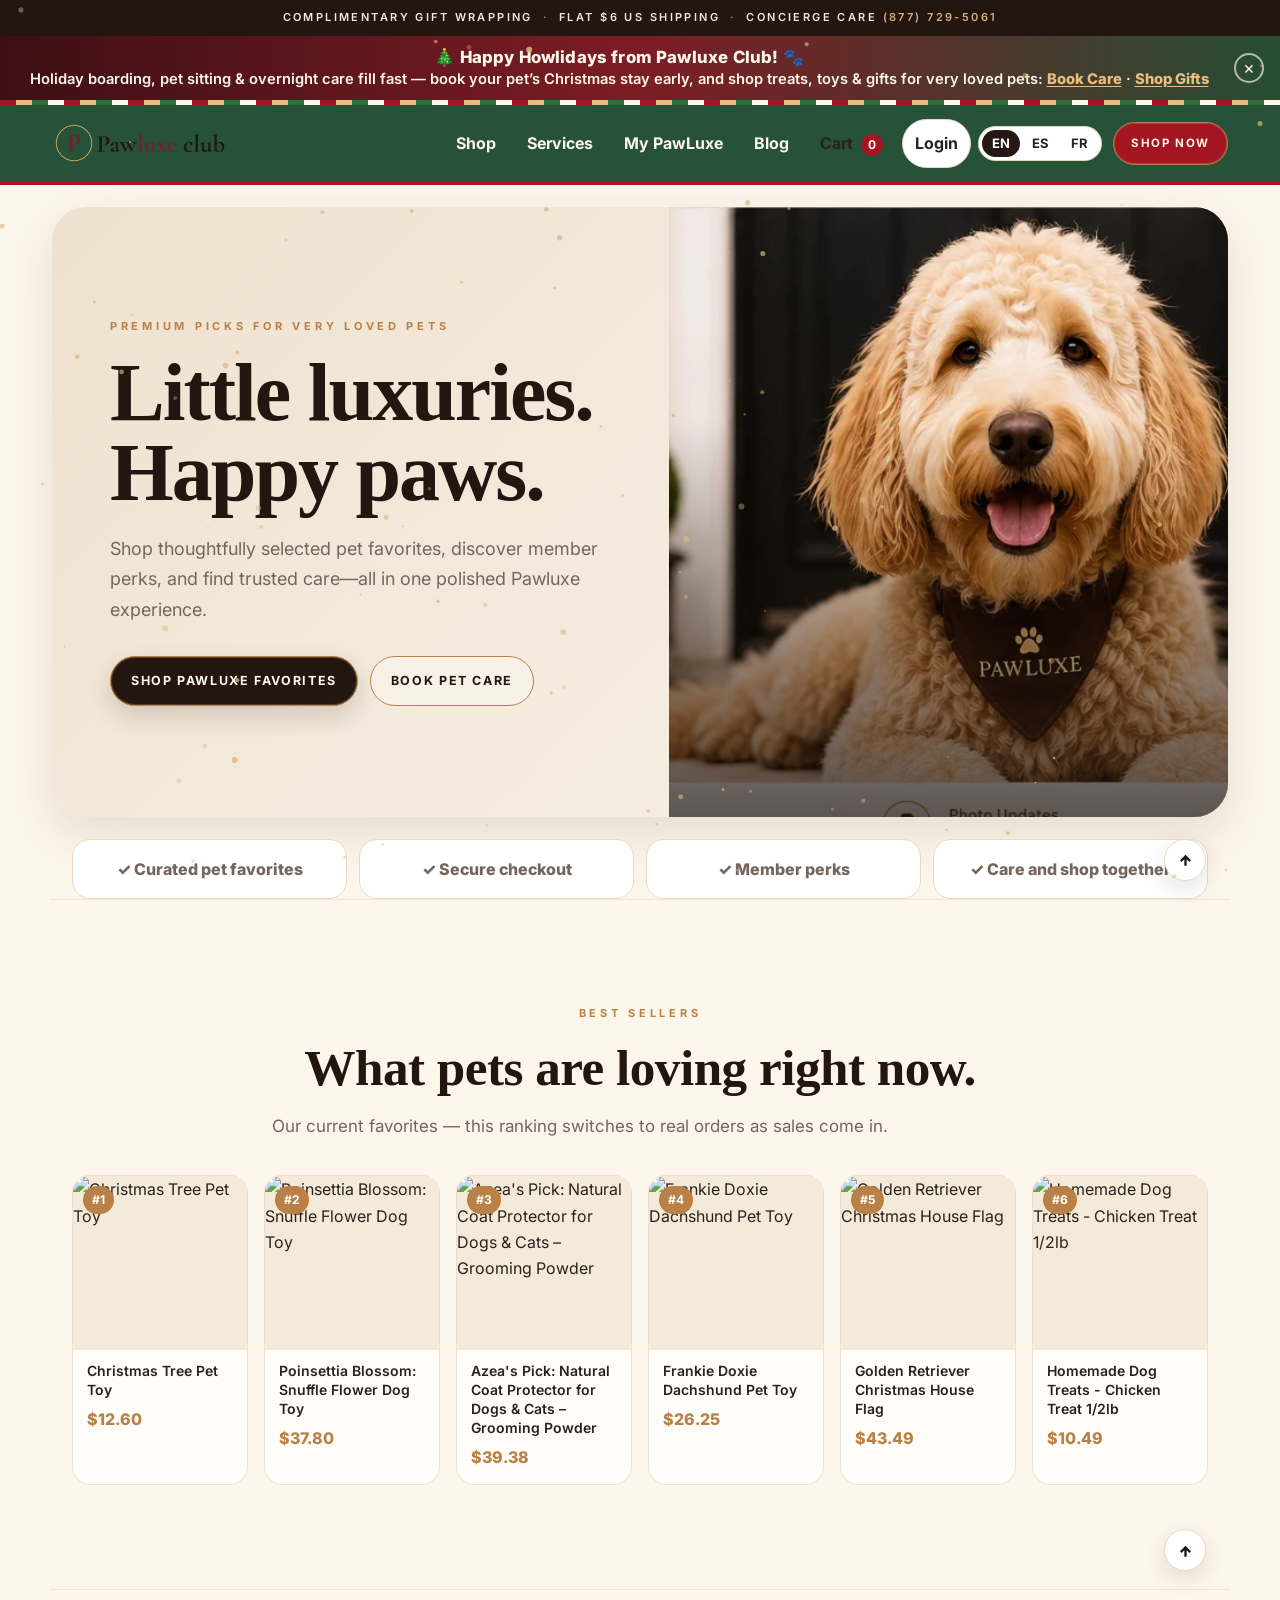
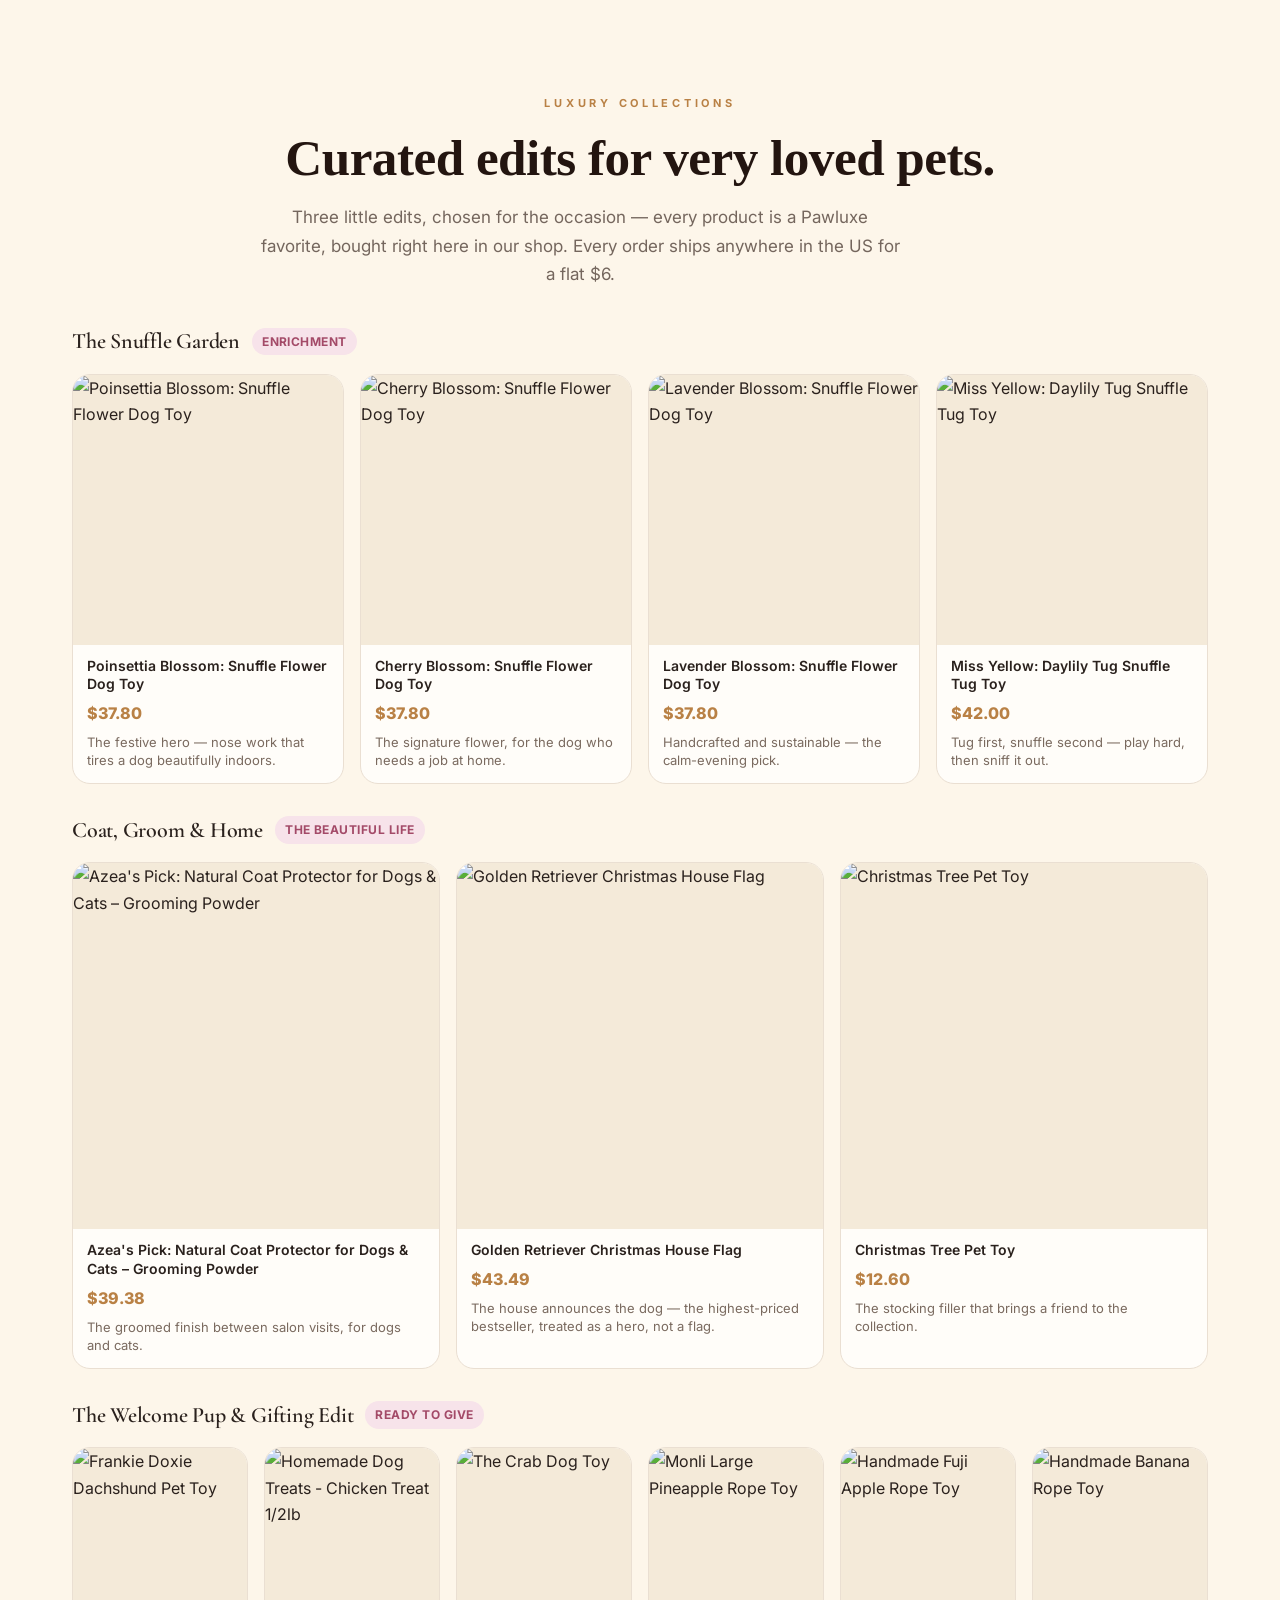
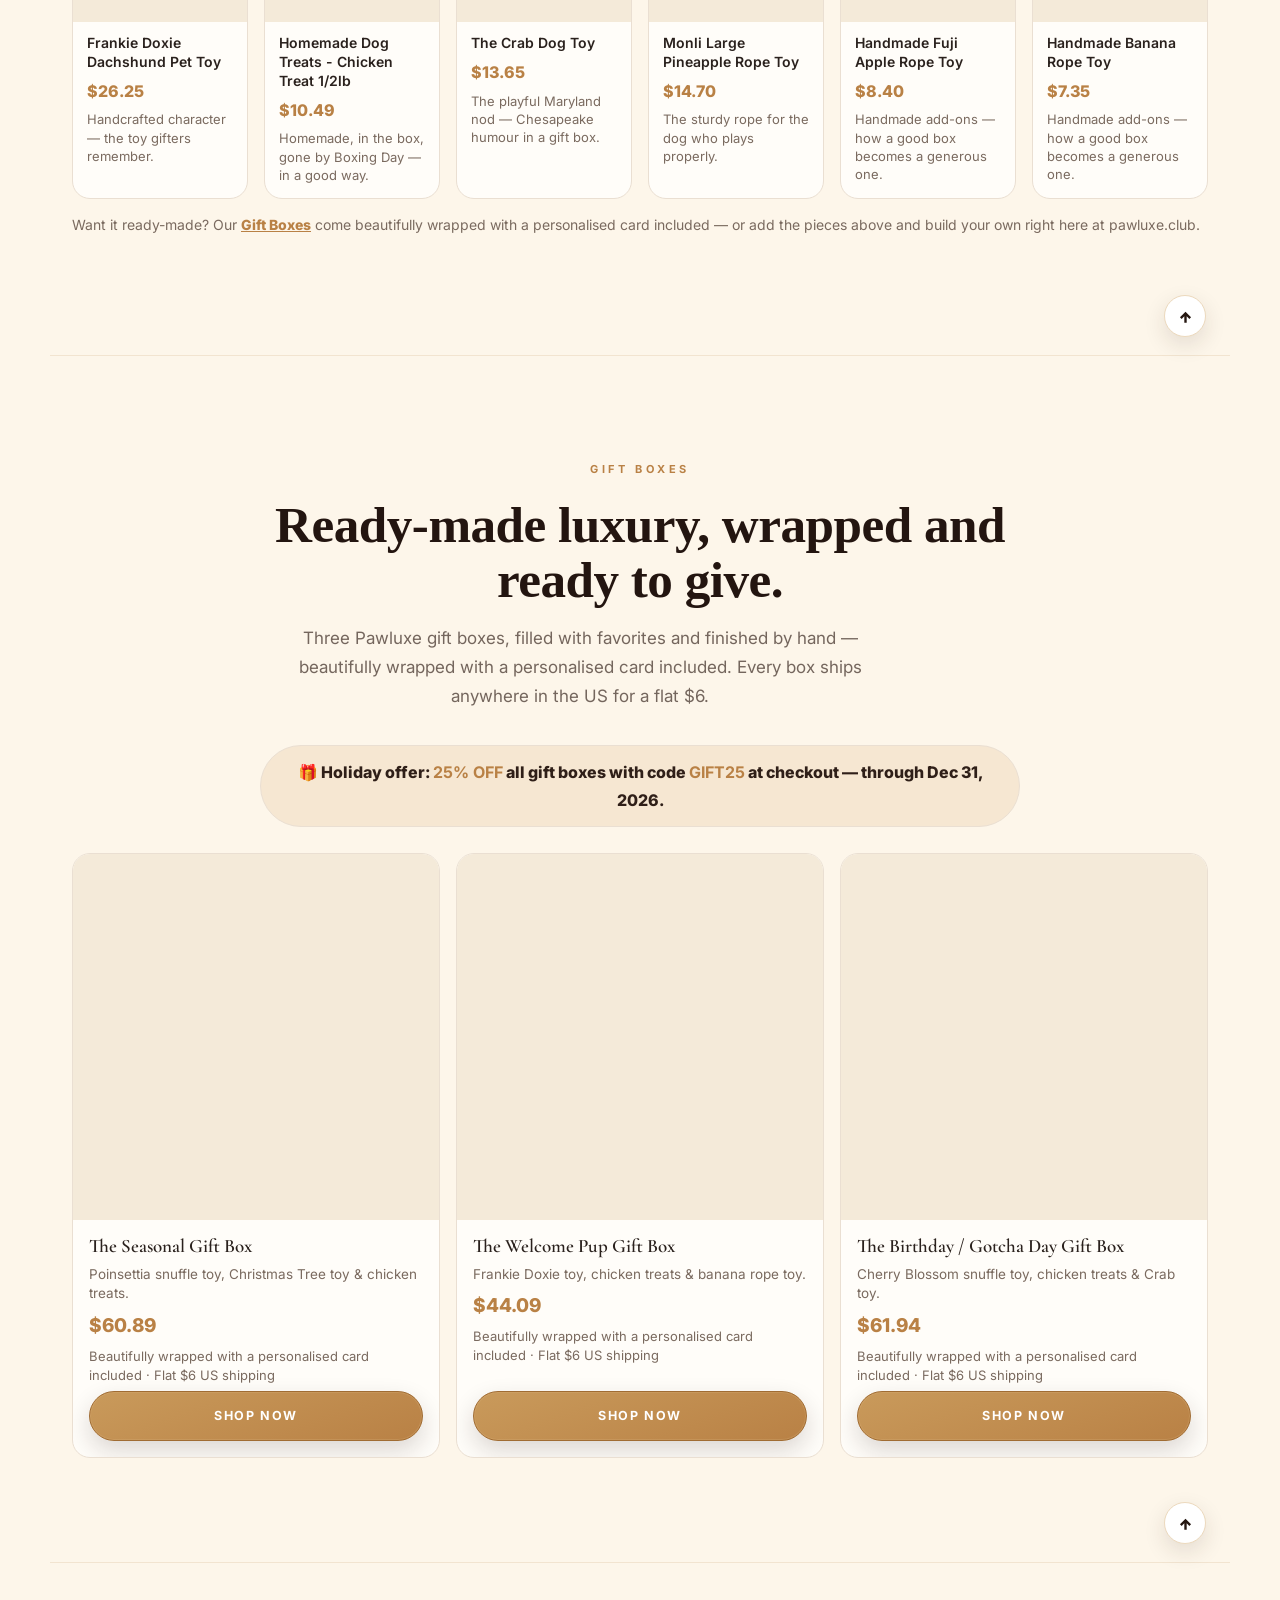
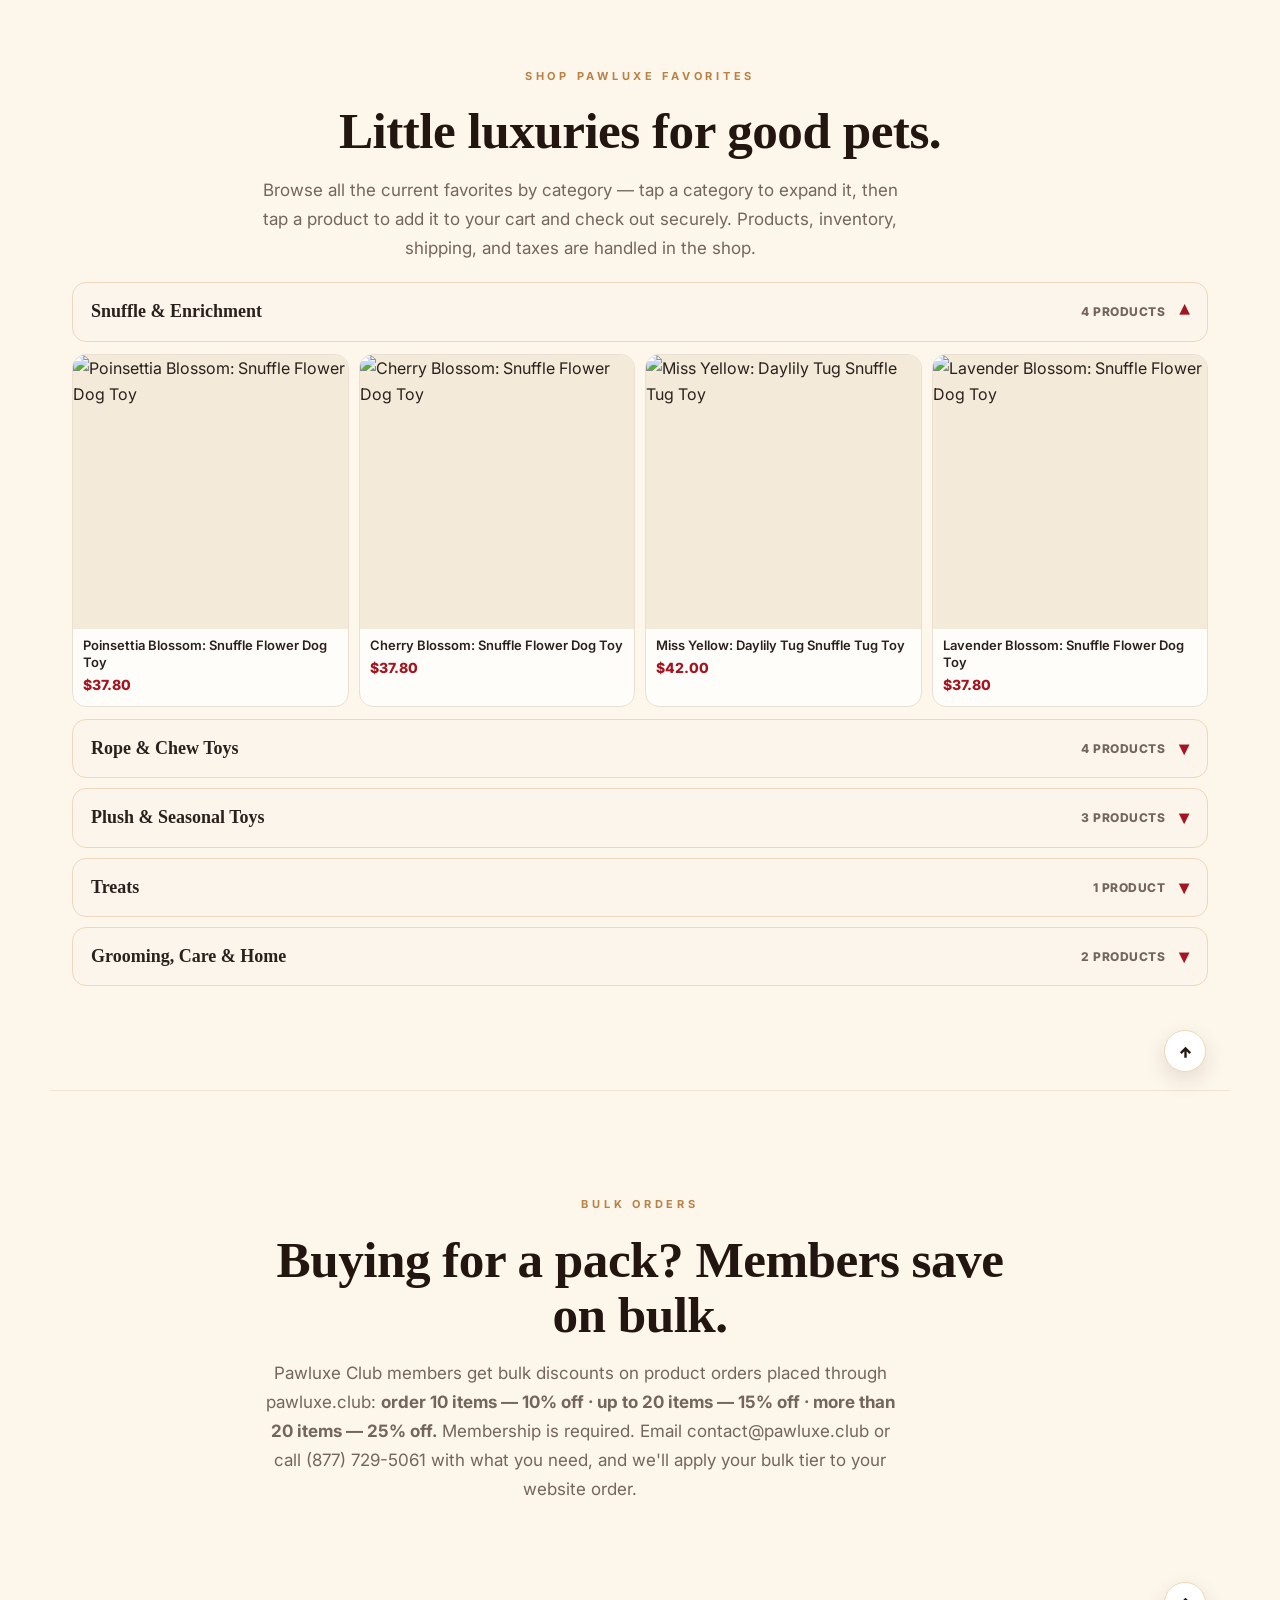
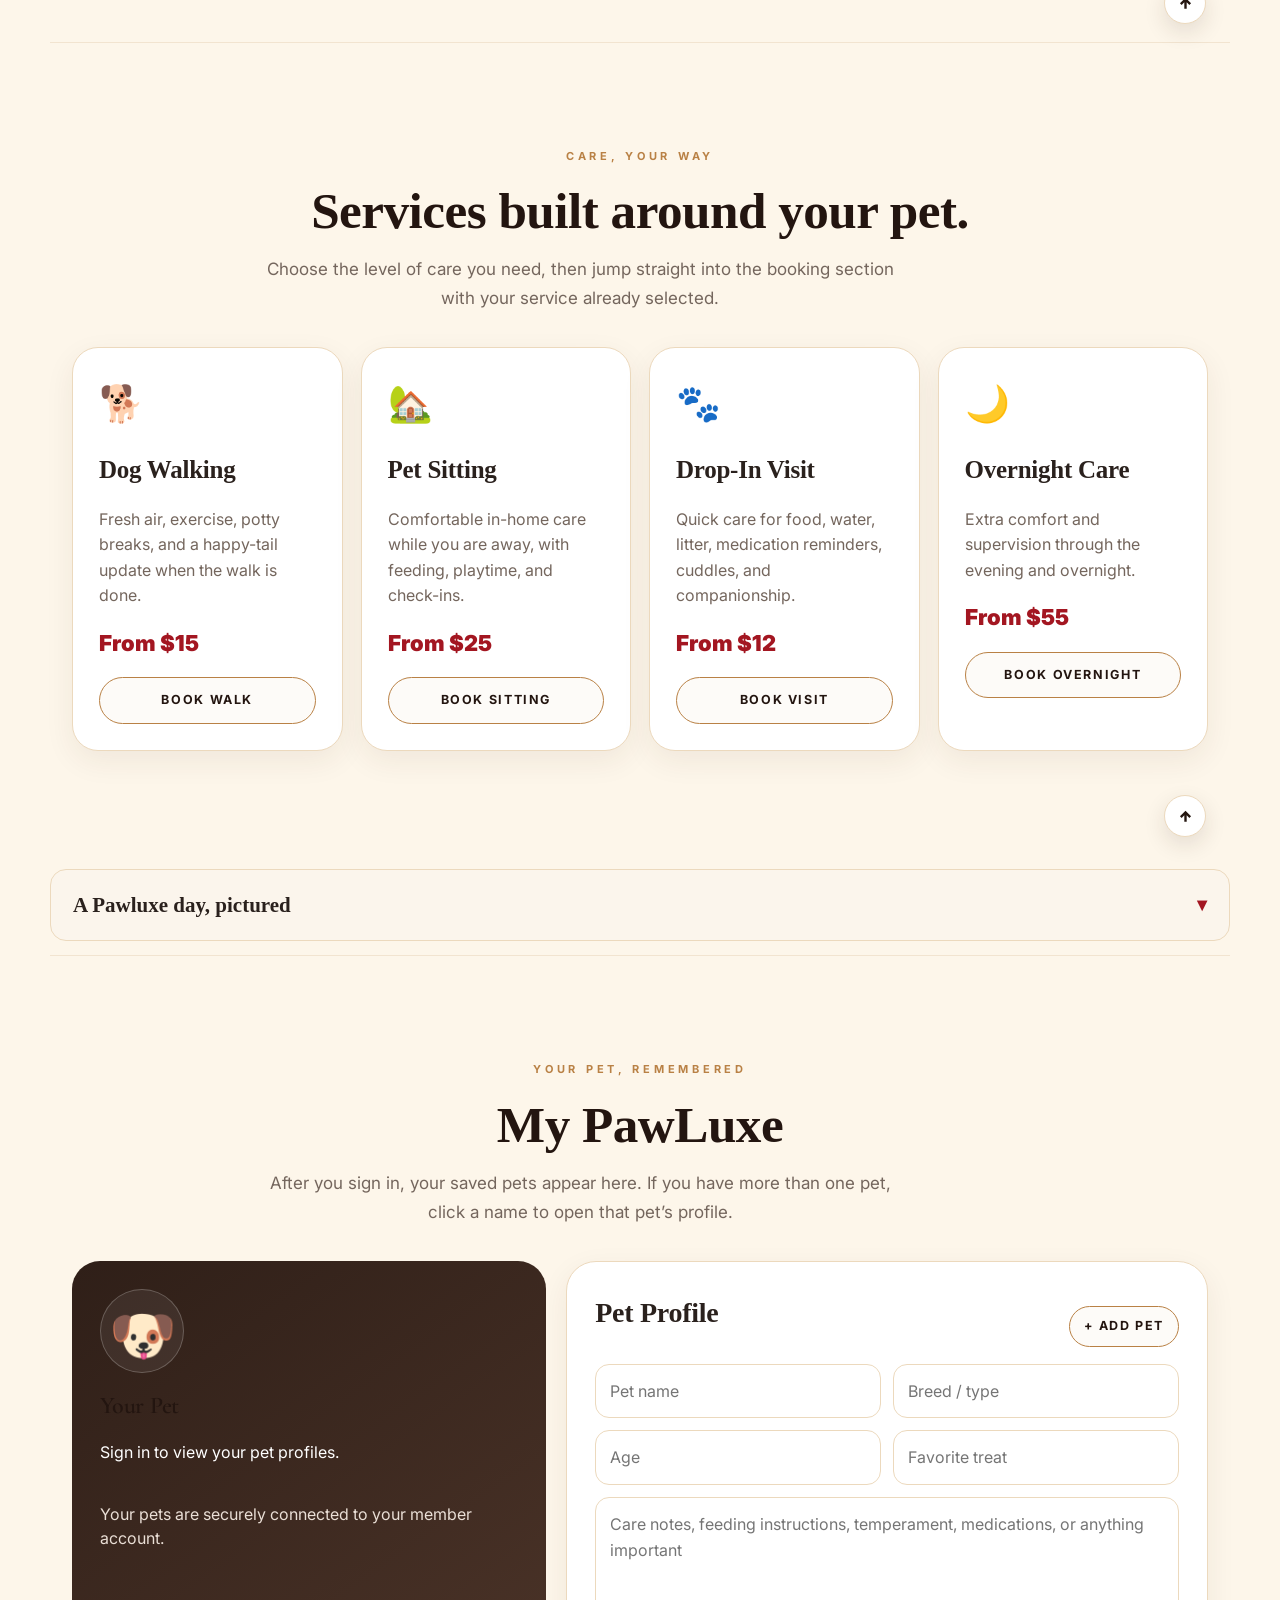
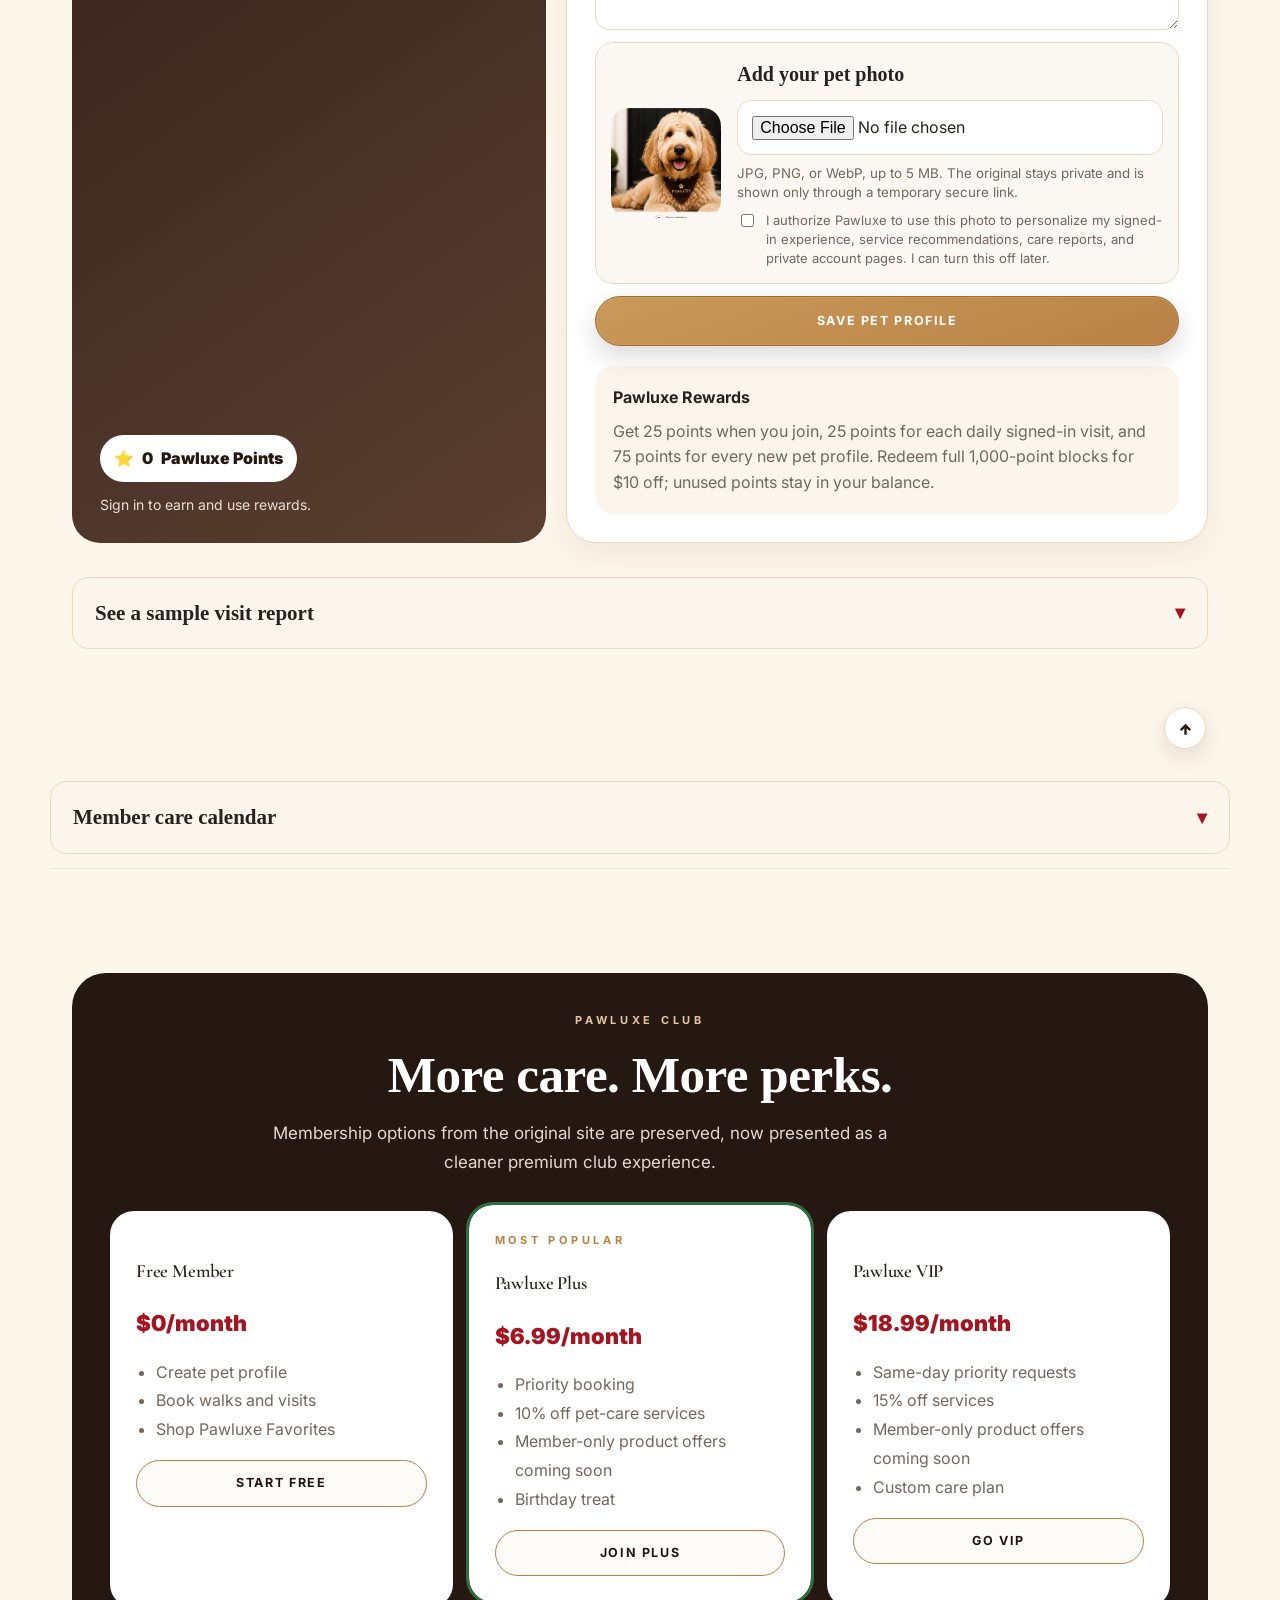
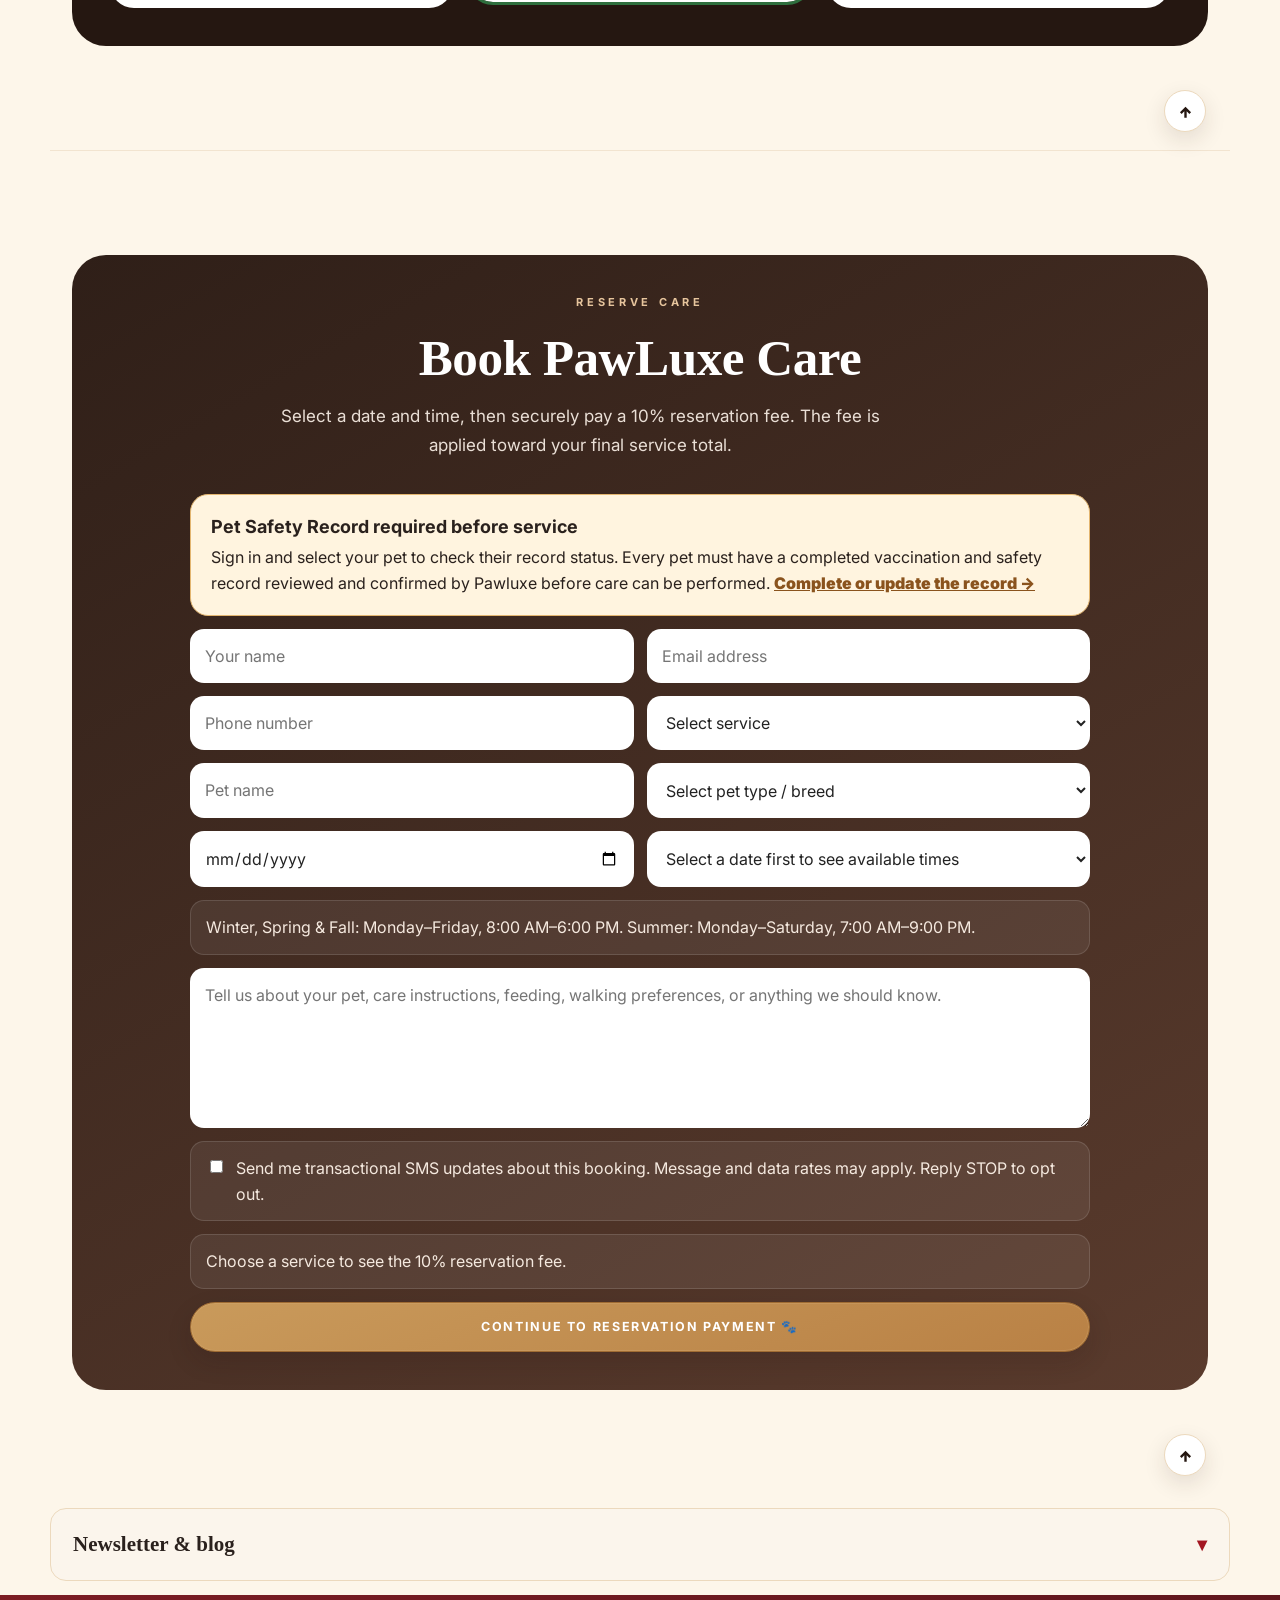
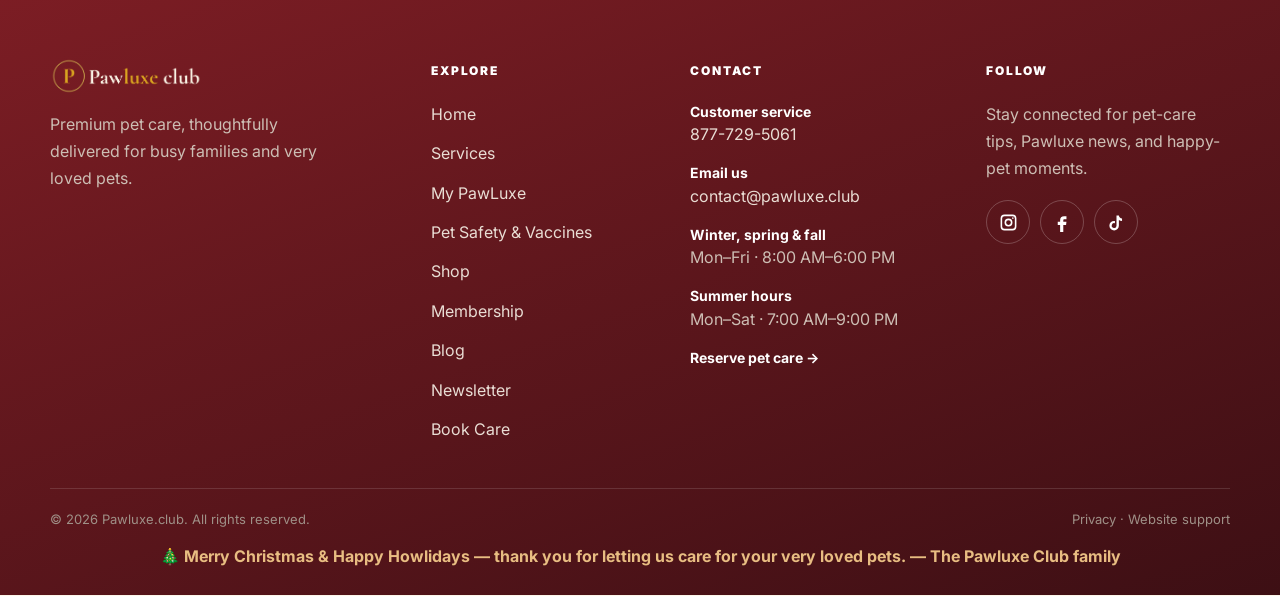
==== commit 44101ce1: "Use official logo in header, footer and login on index" ====
--- a/index.html
+++ b/index.html
@@ -166,7 +166,7 @@
 </style>
 <link rel="stylesheet" href="/language-switcher.css"><link rel="preconnect" href="https://fonts.googleapis.com"><link rel="preconnect" href="https://fonts.gstatic.com" crossorigin><link href="https://fonts.googleapis.com/css2?family=Cormorant+Garamond:ital,wght@0,500;0,600;0,700;1,500;1,600&family=Inter:wght@400;500;600;700;800&display=swap" rel="stylesheet"><link rel="stylesheet" href="/luxury.css?v=1"><script src="/luxury.js" defer></script></head>
 <body><div class="luxBar" role="note">Complimentary gift wrapping<span class="luxDot">·</span>Flat $6 US shipping<span class="luxDot">·</span>Concierge care <a href="tel:+18777295061">(877) 729-5061</a></div>
-<header class="topbar"><div class="navwrap"><a class="brand" href="#top"><span class="luxMono" aria-hidden="true">P</span>Paw<span>luxe</span>.club 🐾</a><nav class="nav"><a class="hideMobile" href="#shop">Shop</a><a class="hideMobile" href="#services">Services</a><a class="hideMobile" href="#mypawluxe">My PawLuxe</a><a class="hideMobile" href="blog.html">Blog</a><button onclick="openCart()">Cart <span id="cartCount" class="cartBadge">0</span></button><button id="loginNav" class="loginBtn" onclick="openLogin()">Login</button><button id="userChip" class="userChip" onclick="openLogin()" aria-label="Open member account">🐾 <span id="userNameChip">My Account</span><span id="memberPlanChip" class="memberPlanChip"></span></button><div class="lang-switcher notranslate" translate="no" role="group" aria-label="Language: English, Español, Français"><button type="button" class="lang-btn" data-lang="en" aria-pressed="true" aria-label="English">EN</button><button type="button" class="lang-btn" data-lang="es" aria-pressed="false" aria-label="Español">ES</button><button type="button" class="lang-btn" data-lang="fr" aria-pressed="false" aria-label="Français">FR</button></div><a class="cta" href="#shop">Shop Now</a></nav></div></header>
+<header class="topbar"><div class="navwrap"><a class="brand" href="#top"><img src="assets/pawluxe-logo-light.png" alt="Pawluxe club" class="brandLogo"></a><nav class="nav"><a class="hideMobile" href="#shop">Shop</a><a class="hideMobile" href="#services">Services</a><a class="hideMobile" href="#mypawluxe">My PawLuxe</a><a class="hideMobile" href="blog.html">Blog</a><button onclick="openCart()">Cart <span id="cartCount" class="cartBadge">0</span></button><button id="loginNav" class="loginBtn" onclick="openLogin()">Login</button><button id="userChip" class="userChip" onclick="openLogin()" aria-label="Open member account">🐾 <span id="userNameChip">My Account</span><span id="memberPlanChip" class="memberPlanChip"></span></button><div class="lang-switcher notranslate" translate="no" role="group" aria-label="Language: English, Español, Français"><button type="button" class="lang-btn" data-lang="en" aria-pressed="true" aria-label="English">EN</button><button type="button" class="lang-btn" data-lang="es" aria-pressed="false" aria-label="Español">ES</button><button type="button" class="lang-btn" data-lang="fr" aria-pressed="false" aria-label="Français">FR</button></div><a class="cta" href="#shop">Shop Now</a></nav></div></header>
 <main id="top">
 <section class="hero"><div class="heroCard"><div class="heroCopy"><div class="eyebrow">Premium picks for very loved pets</div><h1>Little luxuries.<br>Happy paws.</h1><p>Shop thoughtfully selected pet favorites, discover member perks, and find trusted care—all in one polished Pawluxe experience.</p><div class="actions"><a class="btn" href="#shop">Shop Pawluxe Favorites</a><a class="btn light" href="#book">Book Pet Care</a></div></div><div class="heroVisual" id="petHeroRotator" aria-label="Pawluxe premium pet care"><img class="defaultHeroImage" src="assets/hero/default-hero.webp" alt="Happy dog enjoying the Pawluxe premium pet-care experience" width="640" height="530" fetchpriority="high"><img class="petHeroSlide active" src="assets/pets/luna-test.webp" alt="Generated test portrait of Luna, a Golden Retriever" width="1400" height="933" loading="lazy"><img class="petHeroSlide" src="assets/pets/milo-test.webp" alt="Generated test portrait of Milo, a French Bulldog" width="1400" height="933" loading="lazy"><img class="petHeroSlide" src="assets/pets/bailey-test.webp" alt="Generated test portrait of Bailey, a Goldendoodle" width="1400" height="933" loading="lazy"><div class="petHeroSpotlight" aria-live="polite"><div><span class="petHeroKicker">Pawluxe pet spotlight</span><strong id="petHeroName">Meet Luna</strong><span id="petHeroBreed">Golden Retriever · Test portrait</span></div><button id="petHeroToggle" class="petHeroToggle" type="button" aria-label="Pause pet photo rotation">Pause</button></div><div class="petHeroDots" aria-label="Choose featured pet"><button class="active" type="button" data-pet-slide="0" aria-label="Show Luna" aria-pressed="true"></button><button type="button" data-pet-slide="1" aria-label="Show Milo" aria-pressed="false"></button><button type="button" data-pet-slide="2" aria-label="Show Bailey" aria-pressed="false"></button></div></div></div></section>
 <section class="trust" aria-label="Shopping benefits"><div>✓ Curated pet favorites</div><div>✓ Secure checkout</div><div>✓ Member perks</div><div>✓ Care and shop together</div></section>
@@ -274,7 +274,7 @@
 </main>
 <button id="backToHero" class="backToHero" type="button" aria-label="Back to the hero section" title="Back to top"><svg viewBox="0 0 24 24" aria-hidden="true"><path d="m12 6-7 7 2.1 2.1 3.4-3.4V20h3v-8.3l3.4 3.4L19 13l-7-7Z"/></svg></button>
 <footer class="footer"><div class="footerInner">
-<div><a class="footerBrand" href="#top" aria-label="Pawluxe Club home"><span class="luxMono" aria-hidden="true">P</span>Paw<span>luxe</span>.club 🐾</a><p class="footerTagline">Premium pet care, thoughtfully delivered for busy families and very loved pets.</p></div>
+<div><a class="footerBrand" href="#top" aria-label="Pawluxe Club home"><img src="assets/pawluxe-logo-dark.png" alt="Pawluxe club" class="brandLogo brandLogoFooter"></a><p class="footerTagline">Premium pet care, thoughtfully delivered for busy families and very loved pets.</p></div>
 <details class="footerGroup"><summary class="footerHeading">Explore</summary><nav class="footerLinks" aria-label="Footer navigation"><a href="#top">Home</a><a href="#services">Services</a><a href="#mypawluxe">My PawLuxe</a><a href="pet-safety.html">Pet Safety & Vaccines</a><a href="#shop">Shop</a><a href="#membership">Membership</a><a href="blog.html">Blog</a><a href="newsletter.html">Newsletter</a><a href="#book">Book Care</a></nav></details>
 <details class="footerGroup"><summary class="footerHeading">Contact</summary><div class="footerContact"><div><strong>Customer service</strong><a href="tel:+18777295061">877-729-5061</a></div><div><strong>Email us</strong><a href="mailto:contact@pawluxe.club">contact@pawluxe.club</a></div><div><strong>Winter, spring &amp; fall</strong>Mon–Fri · 8:00 AM–6:00 PM</div><div><strong>Summer hours</strong>Mon–Sat · 7:00 AM–9:00 PM</div><a href="#book"><strong>Reserve pet care →</strong></a></div></details>
 <details class="footerGroup"><summary class="footerHeading">Follow</summary><p class="footerTagline">Stay connected for pet-care tips, Pawluxe news, and happy-pet moments.</p><div class="socialLinks"><a class="socialLink" href="https://www.instagram.com/pawluxe.club/" target="_blank" rel="noopener noreferrer" aria-label="Follow Pawluxe Club on Instagram"><svg viewBox="0 0 24 24" aria-hidden="true"><path d="M7 2h10a5 5 0 0 1 5 5v10a5 5 0 0 1-5 5H7a5 5 0 0 1-5-5V7a5 5 0 0 1 5-5Zm0 2a3 3 0 0 0-3 3v10a3 3 0 0 0 3 3h10a3 3 0 0 0 3-3V7a3 3 0 0 0-3-3H7Zm10.5 1.5a1 1 0 1 1 0 2 1 1 0 0 1 0-2ZM12 7a5 5 0 1 1 0 10 5 5 0 0 1 0-10Zm0 2a3 3 0 1 0 0 6 3 3 0 0 0 0-6Z"/></svg></a><a class="socialLink" href="https://www.facebook.com/profile.php?id=61586214790531" target="_blank" rel="noopener noreferrer" aria-label="Follow Pawluxe Club on Facebook"><svg viewBox="0 0 24 24" aria-hidden="true"><path d="M14 8h3V4h-3c-3.3 0-5 2-5 5v2H6v4h3v9h4v-9h3.5l.5-4h-4V9c0-.7.3-1 1-1Z"/></svg></a><a class="socialLink" href="https://www.tiktok.com/@pawluxe.club" target="_blank" rel="noopener noreferrer" aria-label="Follow Pawluxe Club on TikTok"><svg viewBox="0 0 24 24" aria-hidden="true"><path d="M15 3c.4 2.2 1.7 3.6 4 4v3c-1.5 0-2.8-.4-4-1.2V16a6 6 0 1 1-6-6h1v3a3 3 0 1 0 2 3V3h3Z"/></svg></a></div></details>
@@ -285,7 +285,7 @@
 <aside id="cartNudge" class="cartNudge" aria-live="polite" aria-label="Cart reminder"><div class="cartNudgeIcon">🛍️</div><div class="cartNudgeCopy"><strong>Your cart is waiting</strong><span id="cartNudgeText">Your Pawluxe picks are saved.</span></div><button class="cartNudgeOpen" type="button" onclick="openCartFromNudge()">View cart</button><button class="cartNudgeClose" type="button" onclick="dismissCartNudge()" aria-label="Dismiss cart reminder">×</button></aside>
 
 <div id="loginOverlay" class="loginOverlay" aria-hidden="true">
-  <div class="loginTop"><a class="brand" href="#" onclick="closeLogin();return false;">Paw<span>luxe</span>.club 🐾</a><button class="loginBack" onclick="closeLogin()">← Back to PawLuxe</button></div>
+  <div class="loginTop"><a class="brand" href="#" onclick="closeLogin();return false;"><img src="assets/pawluxe-logo-light.png" alt="Pawluxe club" class="brandLogo"></a><button class="loginBack" onclick="closeLogin()">← Back to PawLuxe</button></div>
   <div class="loginWrap">
     <div class="loginBrand"><div class="loginPaw">🐶</div><div class="eyebrow" style="color:#d7a96d">MY PAWLUXE</div><h2>Your pet's world, all in one place.</h2><p>Sign in to manage pet profiles, bookings, Paw Points, visit report cards, and favorite PawLuxe products.</p></div>
     <div class="loginPanel">
--- a/luxury.css
+++ b/luxury.css
@@ -193,3 +193,10 @@
 @media (prefers-reduced-motion: reduce) {
   .luxReveal { opacity: 1; transform: none; transition: none; }
 }
+
+/* ---------- Official Pawluxe logo ---------- */
+.brandLogo{height:44px;width:auto;display:block}
+.brandLogoFooter{height:38px}
+
+
+
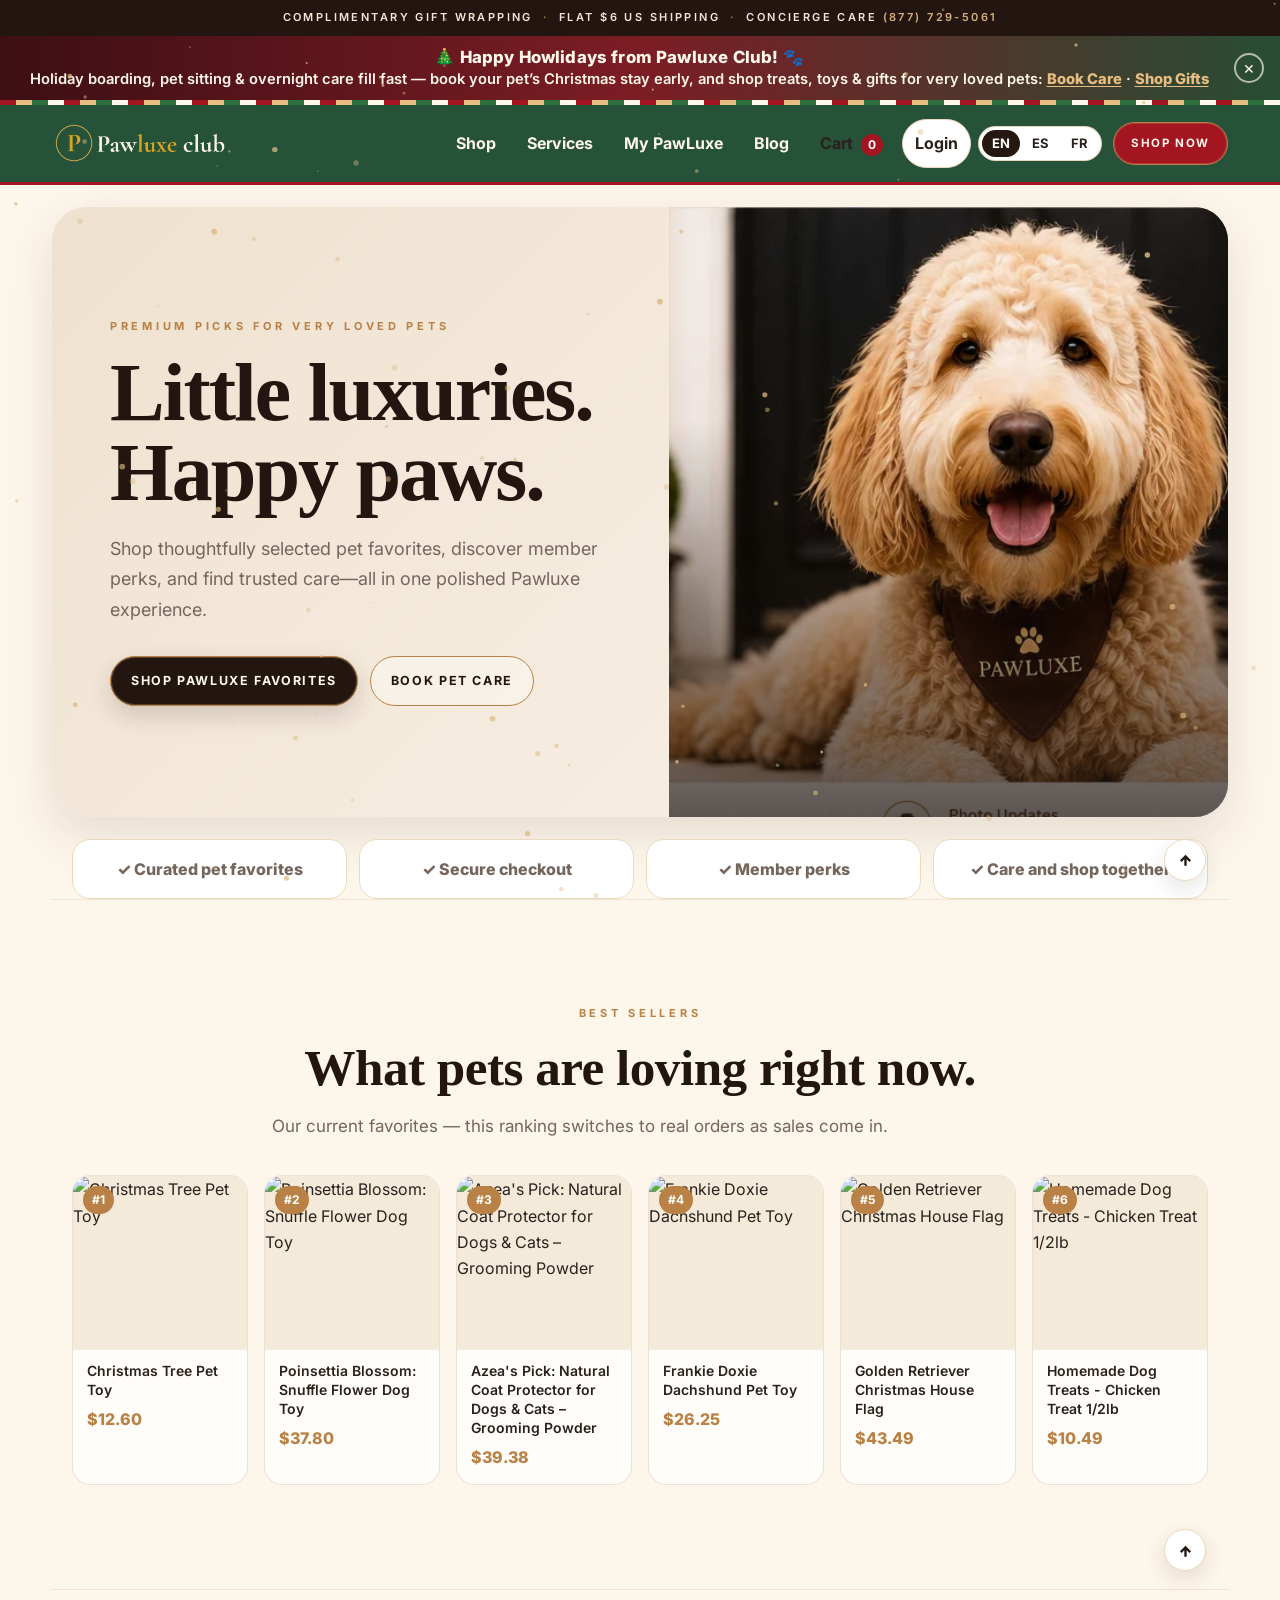
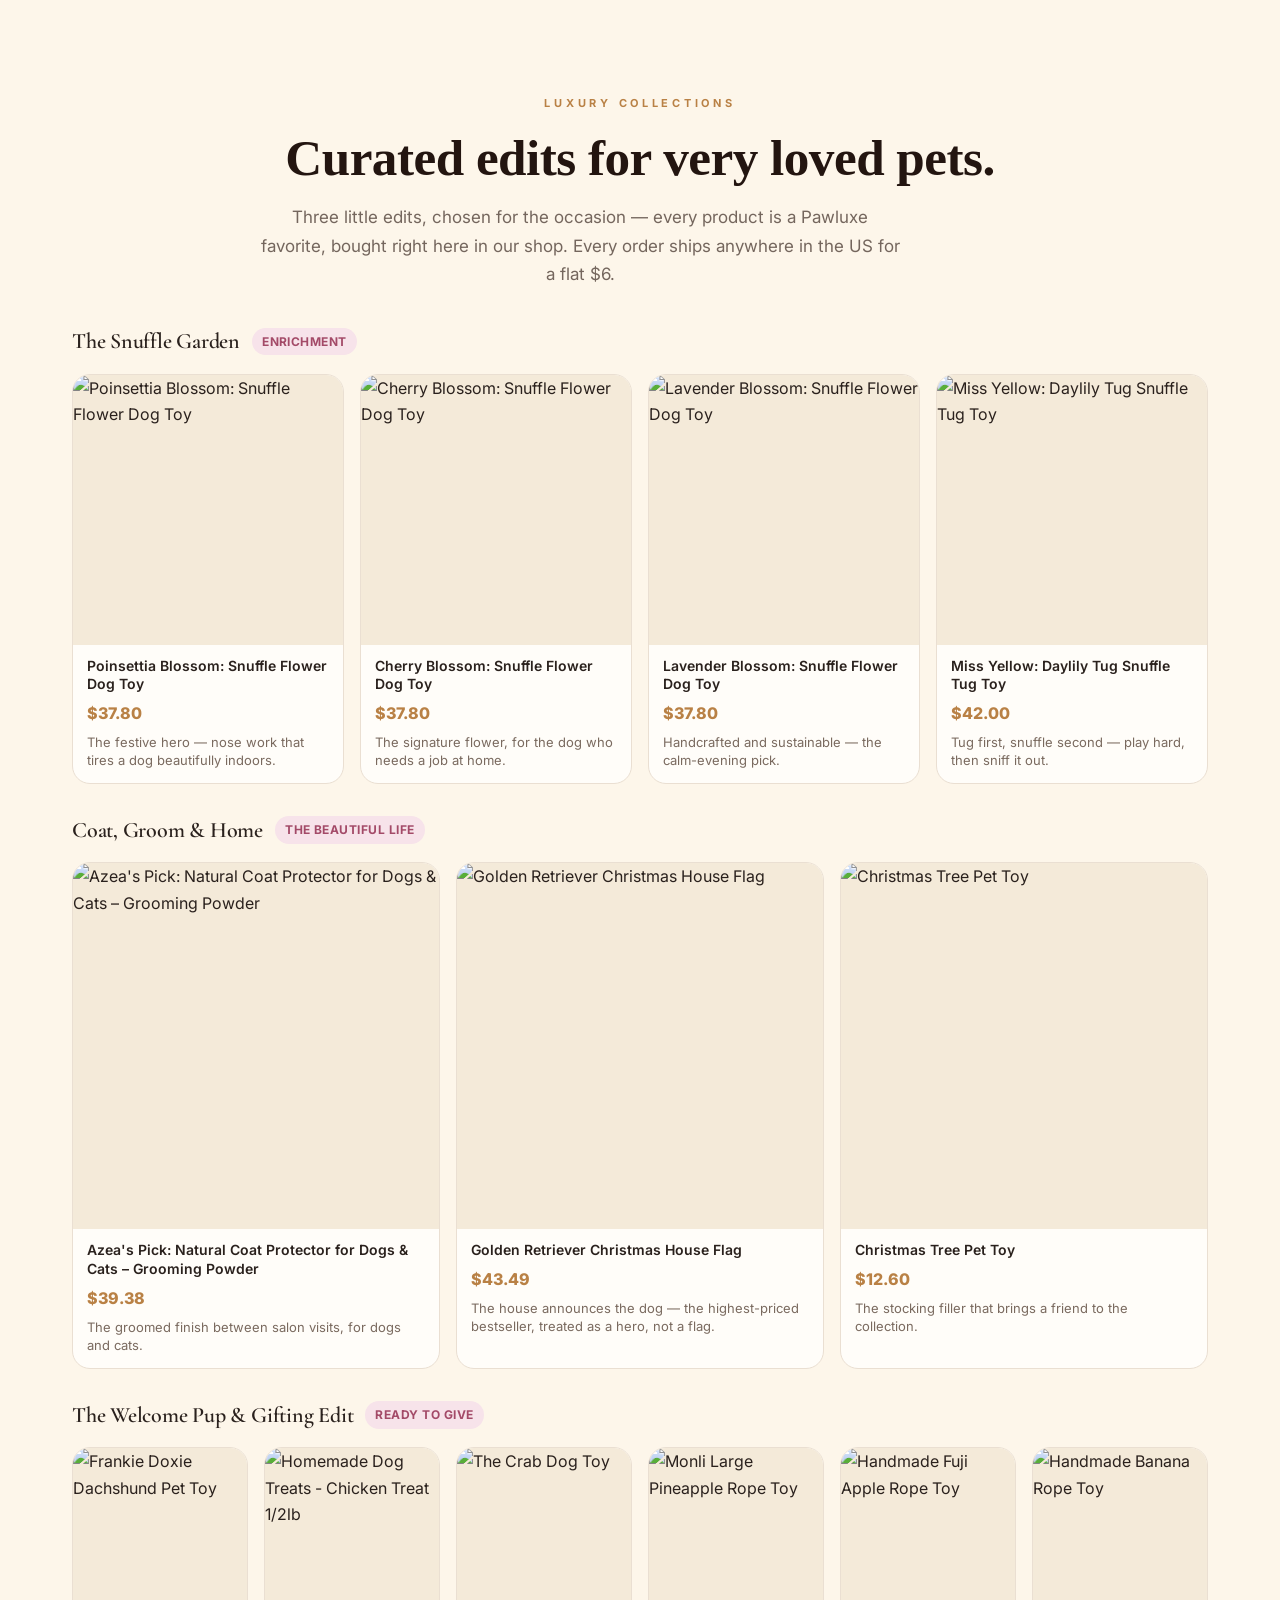
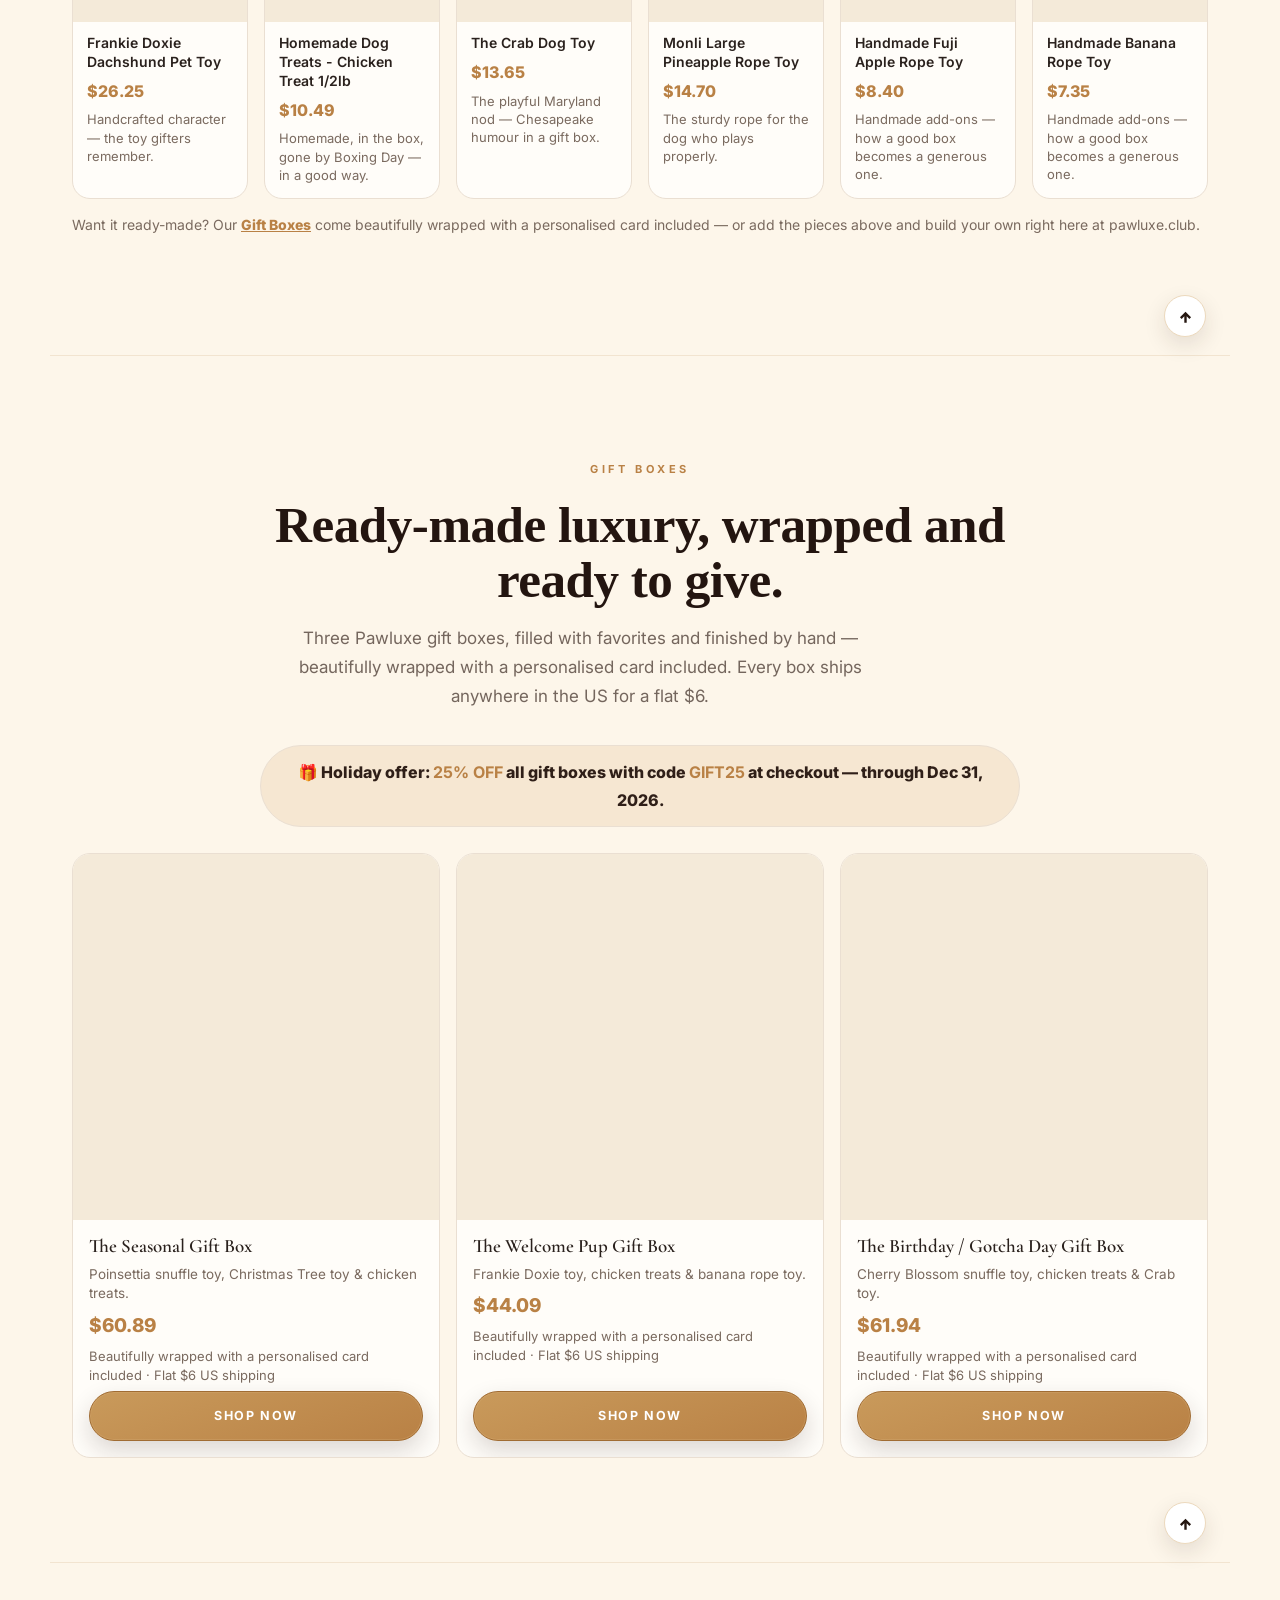
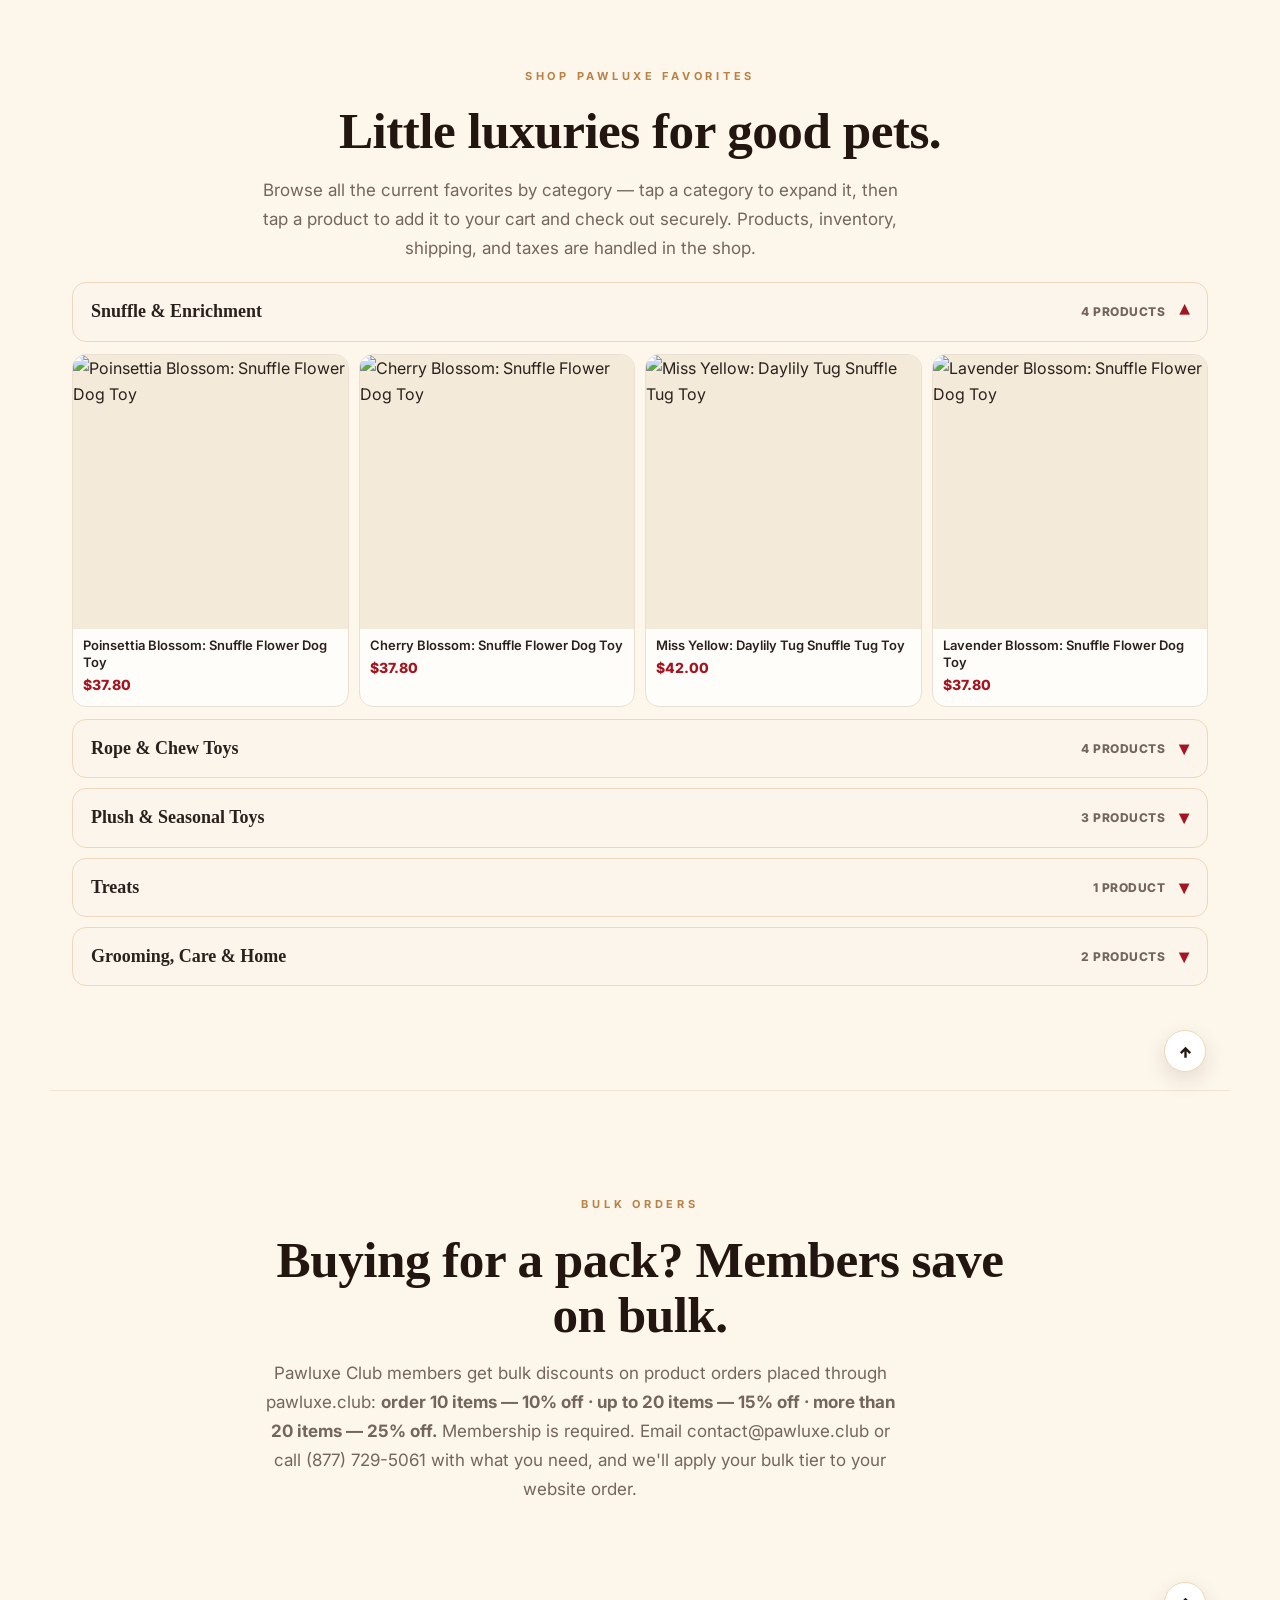
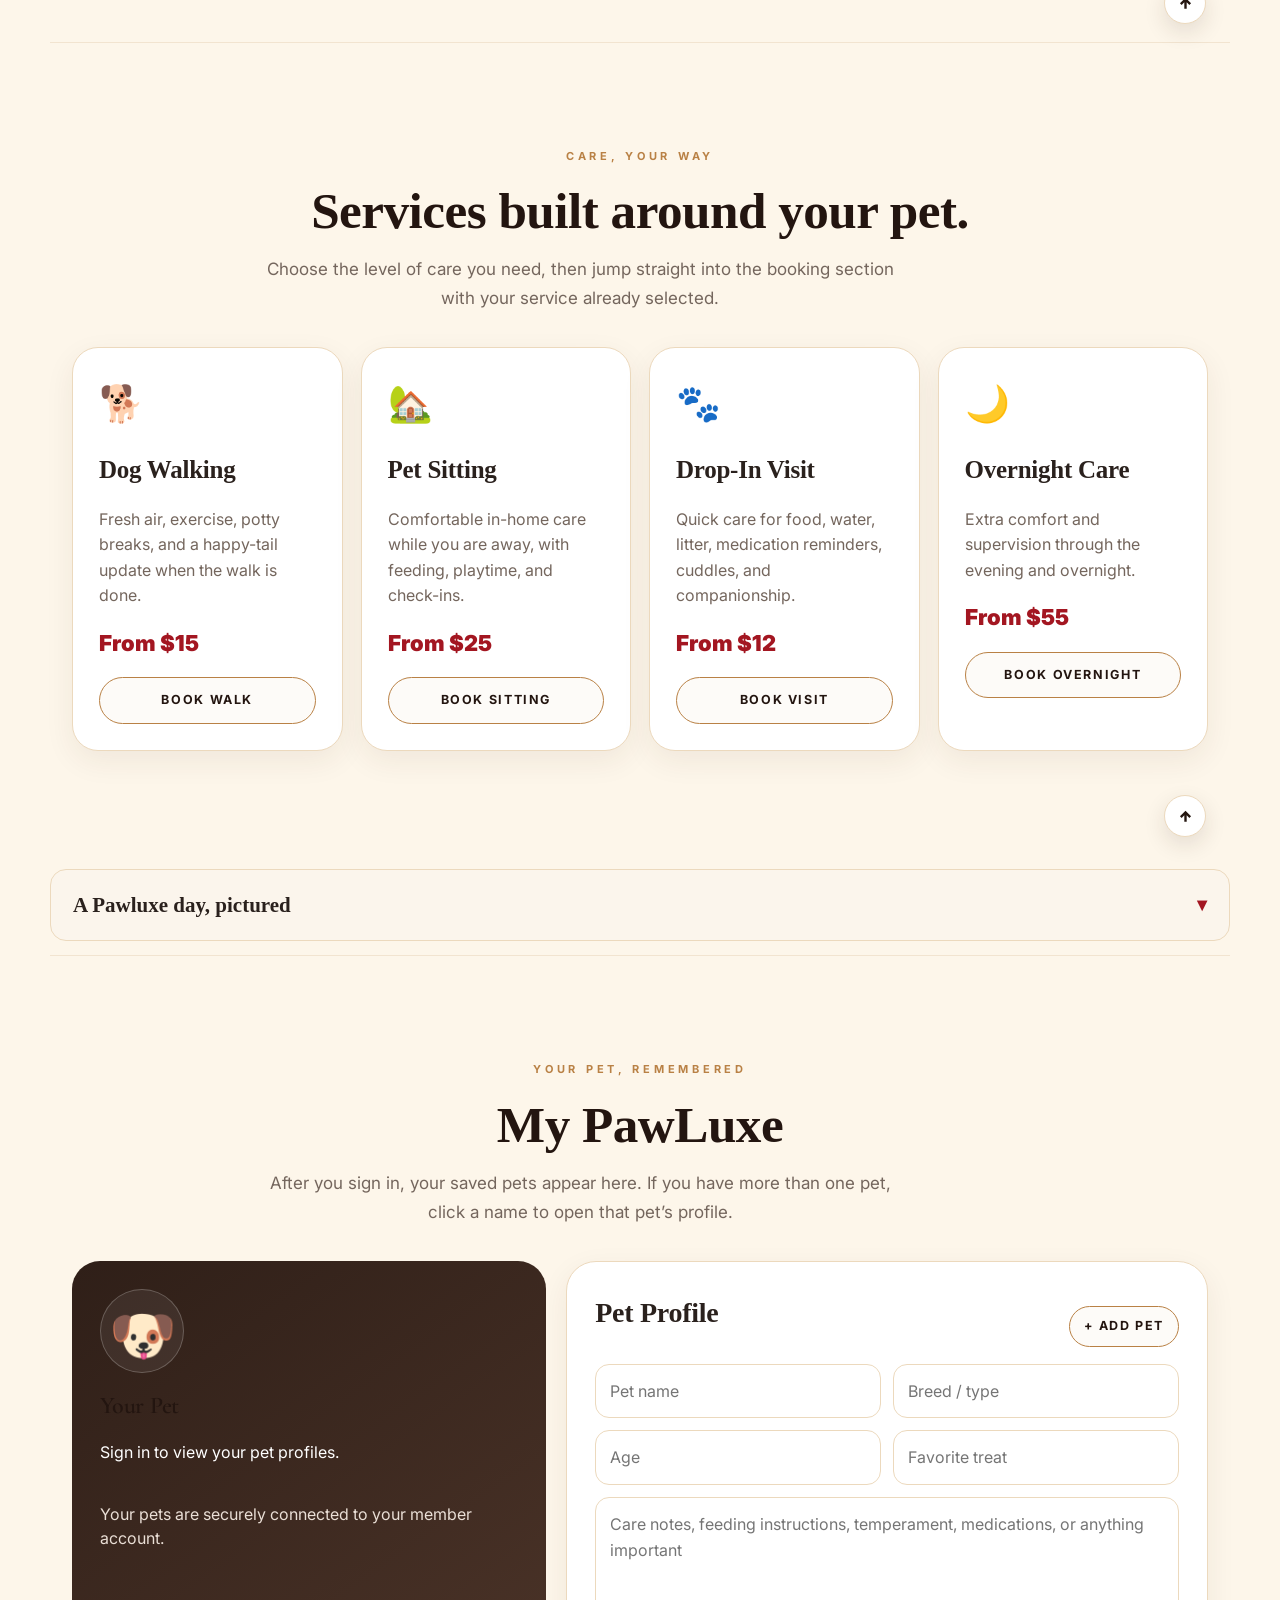
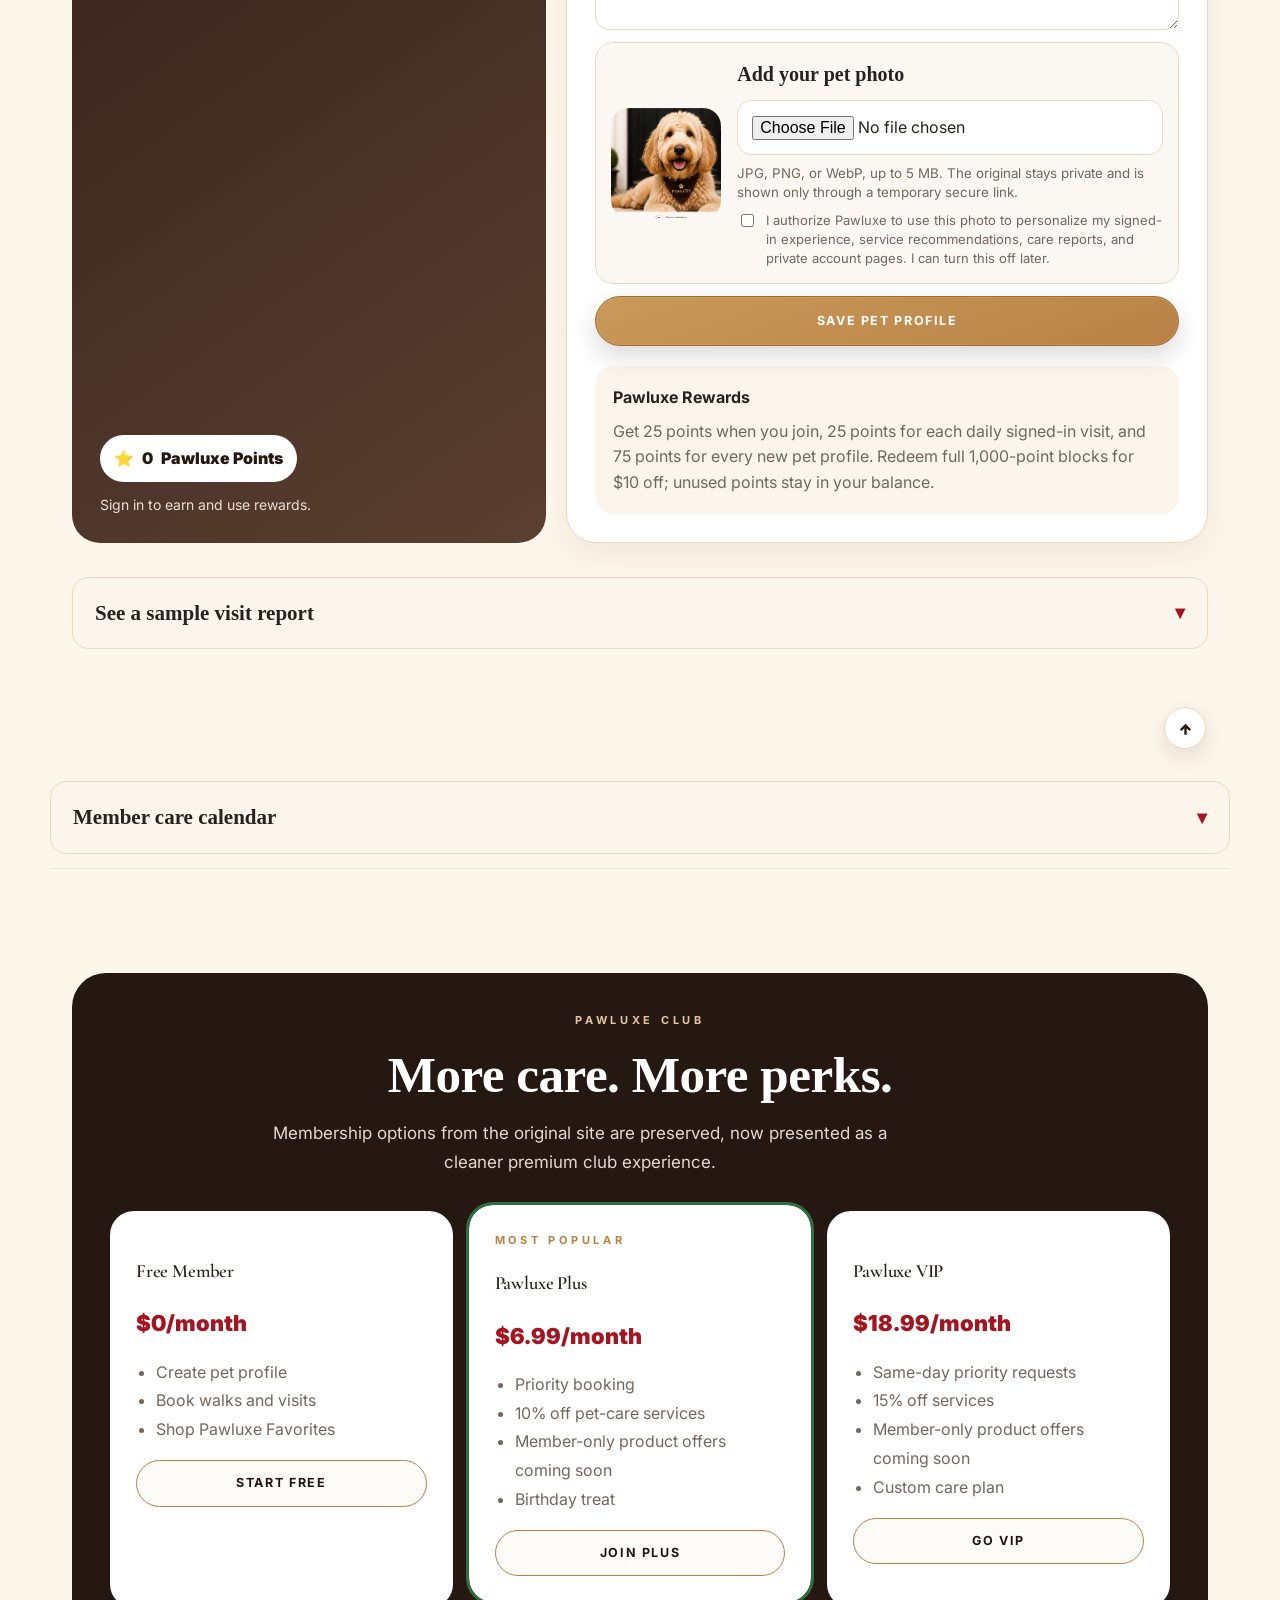
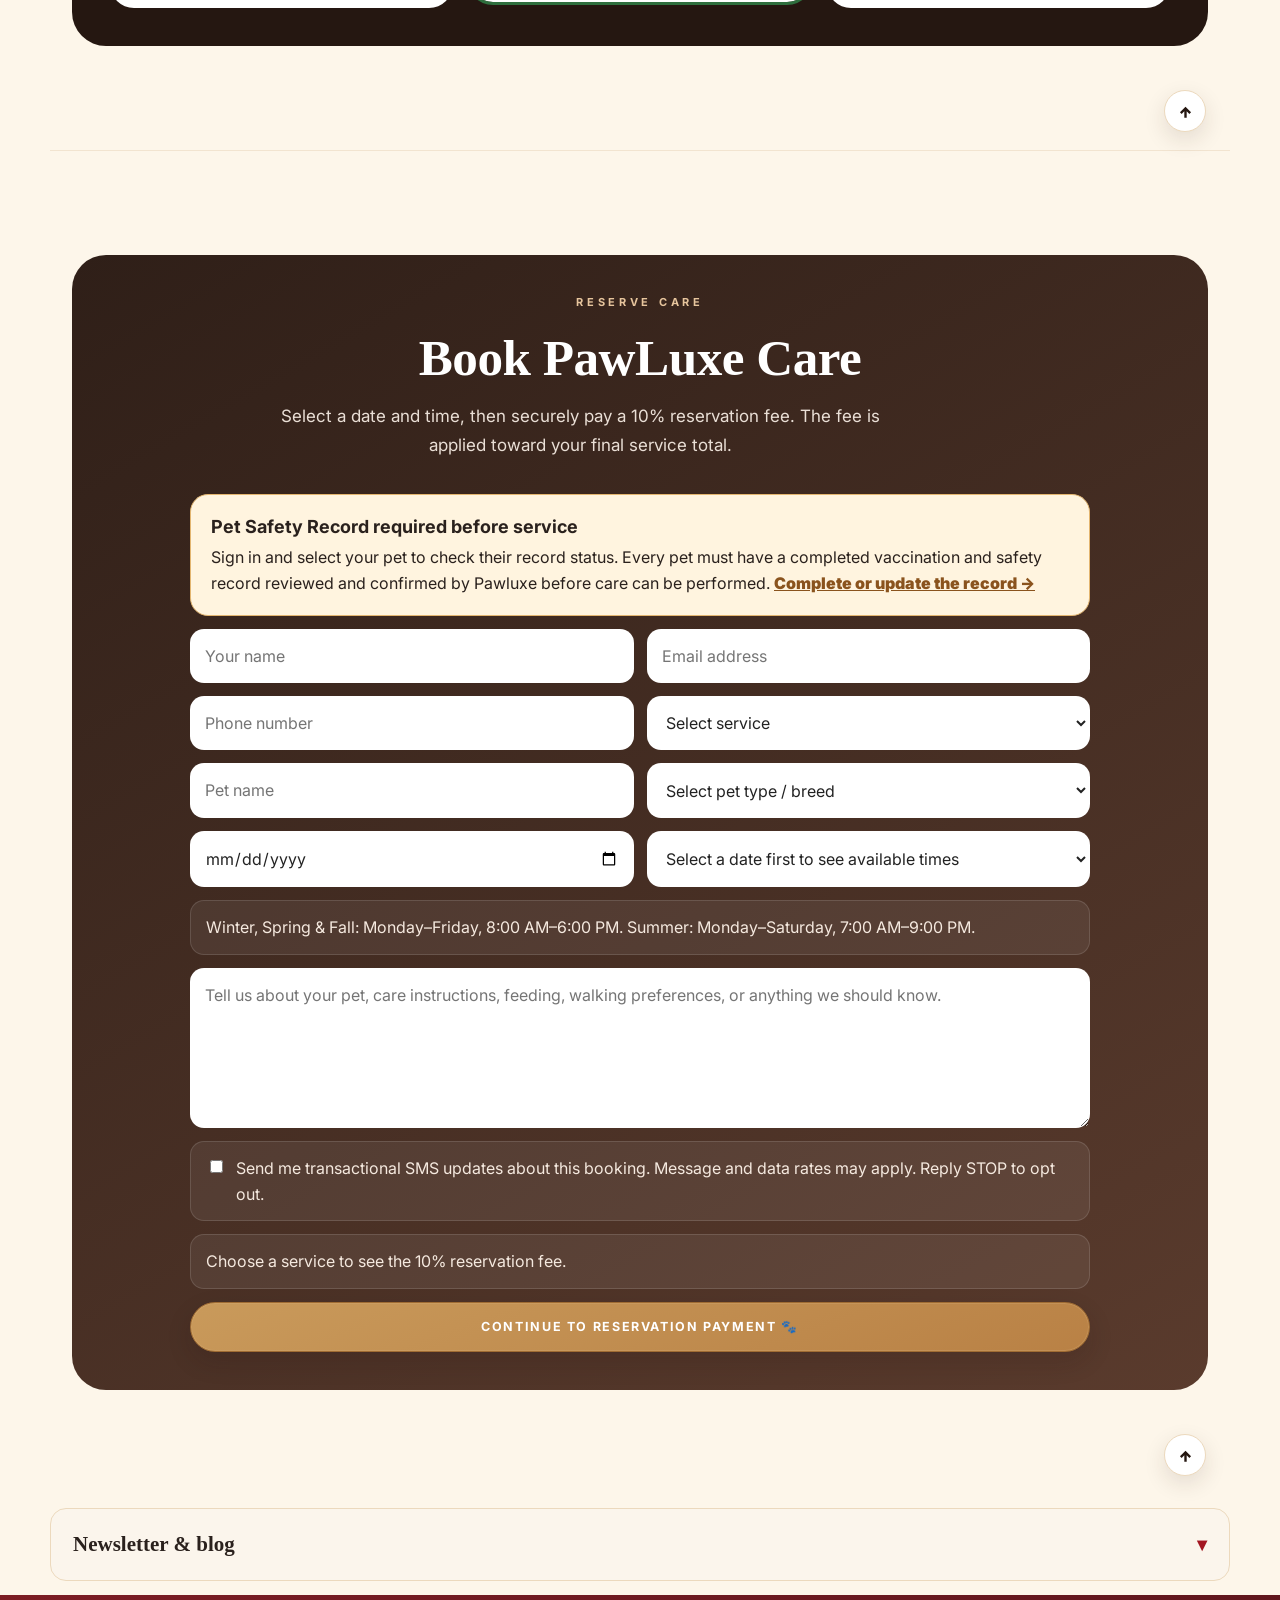
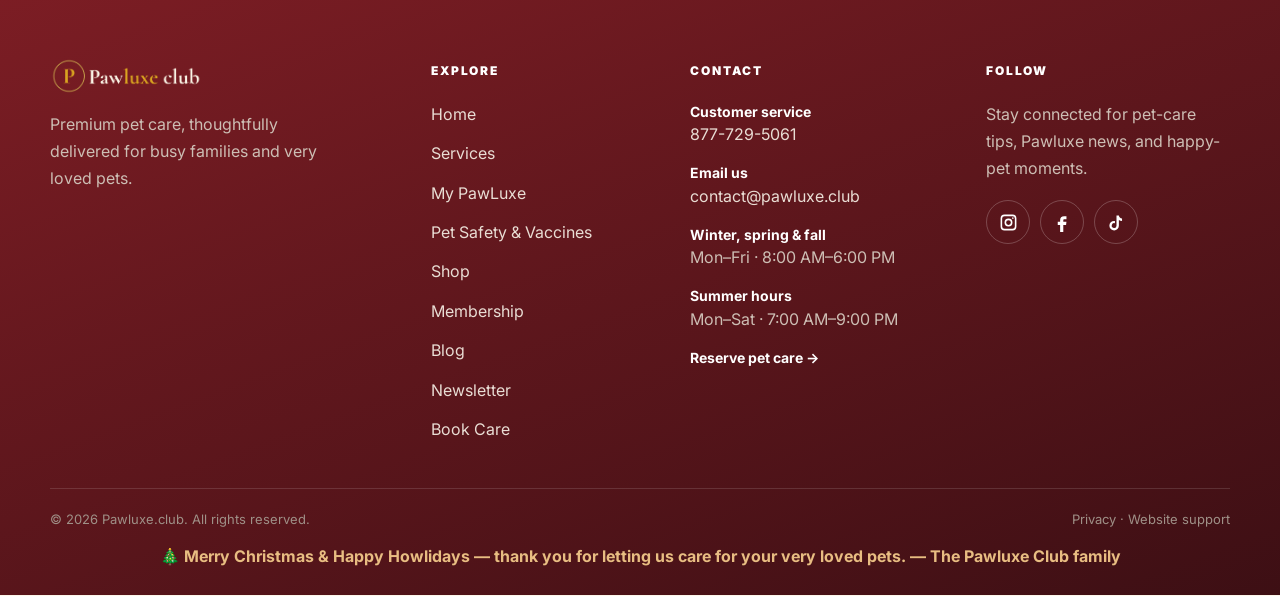
==== commit 36b20e45: "Use dark logo in header and login overlay for Christmas-theme contrast The Christmas theme makes the" ====
--- a/index.html
+++ b/index.html
@@ -166,7 +166,7 @@
 </style>
 <link rel="stylesheet" href="/language-switcher.css"><link rel="preconnect" href="https://fonts.googleapis.com"><link rel="preconnect" href="https://fonts.gstatic.com" crossorigin><link href="https://fonts.googleapis.com/css2?family=Cormorant+Garamond:ital,wght@0,500;0,600;0,700;1,500;1,600&family=Inter:wght@400;500;600;700;800&display=swap" rel="stylesheet"><link rel="stylesheet" href="/luxury.css?v=1"><script src="/luxury.js" defer></script></head>
 <body><div class="luxBar" role="note">Complimentary gift wrapping<span class="luxDot">·</span>Flat $6 US shipping<span class="luxDot">·</span>Concierge care <a href="tel:+18777295061">(877) 729-5061</a></div>
-<header class="topbar"><div class="navwrap"><a class="brand" href="#top"><img src="assets/pawluxe-logo-light.png" alt="Pawluxe club" class="brandLogo"></a><nav class="nav"><a class="hideMobile" href="#shop">Shop</a><a class="hideMobile" href="#services">Services</a><a class="hideMobile" href="#mypawluxe">My PawLuxe</a><a class="hideMobile" href="blog.html">Blog</a><button onclick="openCart()">Cart <span id="cartCount" class="cartBadge">0</span></button><button id="loginNav" class="loginBtn" onclick="openLogin()">Login</button><button id="userChip" class="userChip" onclick="openLogin()" aria-label="Open member account">🐾 <span id="userNameChip">My Account</span><span id="memberPlanChip" class="memberPlanChip"></span></button><div class="lang-switcher notranslate" translate="no" role="group" aria-label="Language: English, Español, Français"><button type="button" class="lang-btn" data-lang="en" aria-pressed="true" aria-label="English">EN</button><button type="button" class="lang-btn" data-lang="es" aria-pressed="false" aria-label="Español">ES</button><button type="button" class="lang-btn" data-lang="fr" aria-pressed="false" aria-label="Français">FR</button></div><a class="cta" href="#shop">Shop Now</a></nav></div></header>
+<header class="topbar"><div class="navwrap"><a class="brand" href="#top"><img src="assets/pawluxe-logo-dark.png" alt="Pawluxe club" class="brandLogo"></a><nav class="nav"><a class="hideMobile" href="#shop">Shop</a><a class="hideMobile" href="#services">Services</a><a class="hideMobile" href="#mypawluxe">My PawLuxe</a><a class="hideMobile" href="blog.html">Blog</a><button onclick="openCart()">Cart <span id="cartCount" class="cartBadge">0</span></button><button id="loginNav" class="loginBtn" onclick="openLogin()">Login</button><button id="userChip" class="userChip" onclick="openLogin()" aria-label="Open member account">🐾 <span id="userNameChip">My Account</span><span id="memberPlanChip" class="memberPlanChip"></span></button><div class="lang-switcher notranslate" translate="no" role="group" aria-label="Language: English, Español, Français"><button type="button" class="lang-btn" data-lang="en" aria-pressed="true" aria-label="English">EN</button><button type="button" class="lang-btn" data-lang="es" aria-pressed="false" aria-label="Español">ES</button><button type="button" class="lang-btn" data-lang="fr" aria-pressed="false" aria-label="Français">FR</button></div><a class="cta" href="#shop">Shop Now</a></nav></div></header>
 <main id="top">
 <section class="hero"><div class="heroCard"><div class="heroCopy"><div class="eyebrow">Premium picks for very loved pets</div><h1>Little luxuries.<br>Happy paws.</h1><p>Shop thoughtfully selected pet favorites, discover member perks, and find trusted care—all in one polished Pawluxe experience.</p><div class="actions"><a class="btn" href="#shop">Shop Pawluxe Favorites</a><a class="btn light" href="#book">Book Pet Care</a></div></div><div class="heroVisual" id="petHeroRotator" aria-label="Pawluxe premium pet care"><img class="defaultHeroImage" src="assets/hero/default-hero.webp" alt="Happy dog enjoying the Pawluxe premium pet-care experience" width="640" height="530" fetchpriority="high"><img class="petHeroSlide active" src="assets/pets/luna-test.webp" alt="Generated test portrait of Luna, a Golden Retriever" width="1400" height="933" loading="lazy"><img class="petHeroSlide" src="assets/pets/milo-test.webp" alt="Generated test portrait of Milo, a French Bulldog" width="1400" height="933" loading="lazy"><img class="petHeroSlide" src="assets/pets/bailey-test.webp" alt="Generated test portrait of Bailey, a Goldendoodle" width="1400" height="933" loading="lazy"><div class="petHeroSpotlight" aria-live="polite"><div><span class="petHeroKicker">Pawluxe pet spotlight</span><strong id="petHeroName">Meet Luna</strong><span id="petHeroBreed">Golden Retriever · Test portrait</span></div><button id="petHeroToggle" class="petHeroToggle" type="button" aria-label="Pause pet photo rotation">Pause</button></div><div class="petHeroDots" aria-label="Choose featured pet"><button class="active" type="button" data-pet-slide="0" aria-label="Show Luna" aria-pressed="true"></button><button type="button" data-pet-slide="1" aria-label="Show Milo" aria-pressed="false"></button><button type="button" data-pet-slide="2" aria-label="Show Bailey" aria-pressed="false"></button></div></div></div></section>
 <section class="trust" aria-label="Shopping benefits"><div>✓ Curated pet favorites</div><div>✓ Secure checkout</div><div>✓ Member perks</div><div>✓ Care and shop together</div></section>
@@ -285,7 +285,7 @@
 <aside id="cartNudge" class="cartNudge" aria-live="polite" aria-label="Cart reminder"><div class="cartNudgeIcon">🛍️</div><div class="cartNudgeCopy"><strong>Your cart is waiting</strong><span id="cartNudgeText">Your Pawluxe picks are saved.</span></div><button class="cartNudgeOpen" type="button" onclick="openCartFromNudge()">View cart</button><button class="cartNudgeClose" type="button" onclick="dismissCartNudge()" aria-label="Dismiss cart reminder">×</button></aside>
 
 <div id="loginOverlay" class="loginOverlay" aria-hidden="true">
-  <div class="loginTop"><a class="brand" href="#" onclick="closeLogin();return false;"><img src="assets/pawluxe-logo-light.png" alt="Pawluxe club" class="brandLogo"></a><button class="loginBack" onclick="closeLogin()">← Back to PawLuxe</button></div>
+  <div class="loginTop"><a class="brand" href="#" onclick="closeLogin();return false;"><img src="assets/pawluxe-logo-dark.png" alt="Pawluxe club" class="brandLogo"></a><button class="loginBack" onclick="closeLogin()">← Back to PawLuxe</button></div>
   <div class="loginWrap">
     <div class="loginBrand"><div class="loginPaw">🐶</div><div class="eyebrow" style="color:#d7a96d">MY PAWLUXE</div><h2>Your pet's world, all in one place.</h2><p>Sign in to manage pet profiles, bookings, Paw Points, visit report cards, and favorite PawLuxe products.</p></div>
     <div class="loginPanel">
